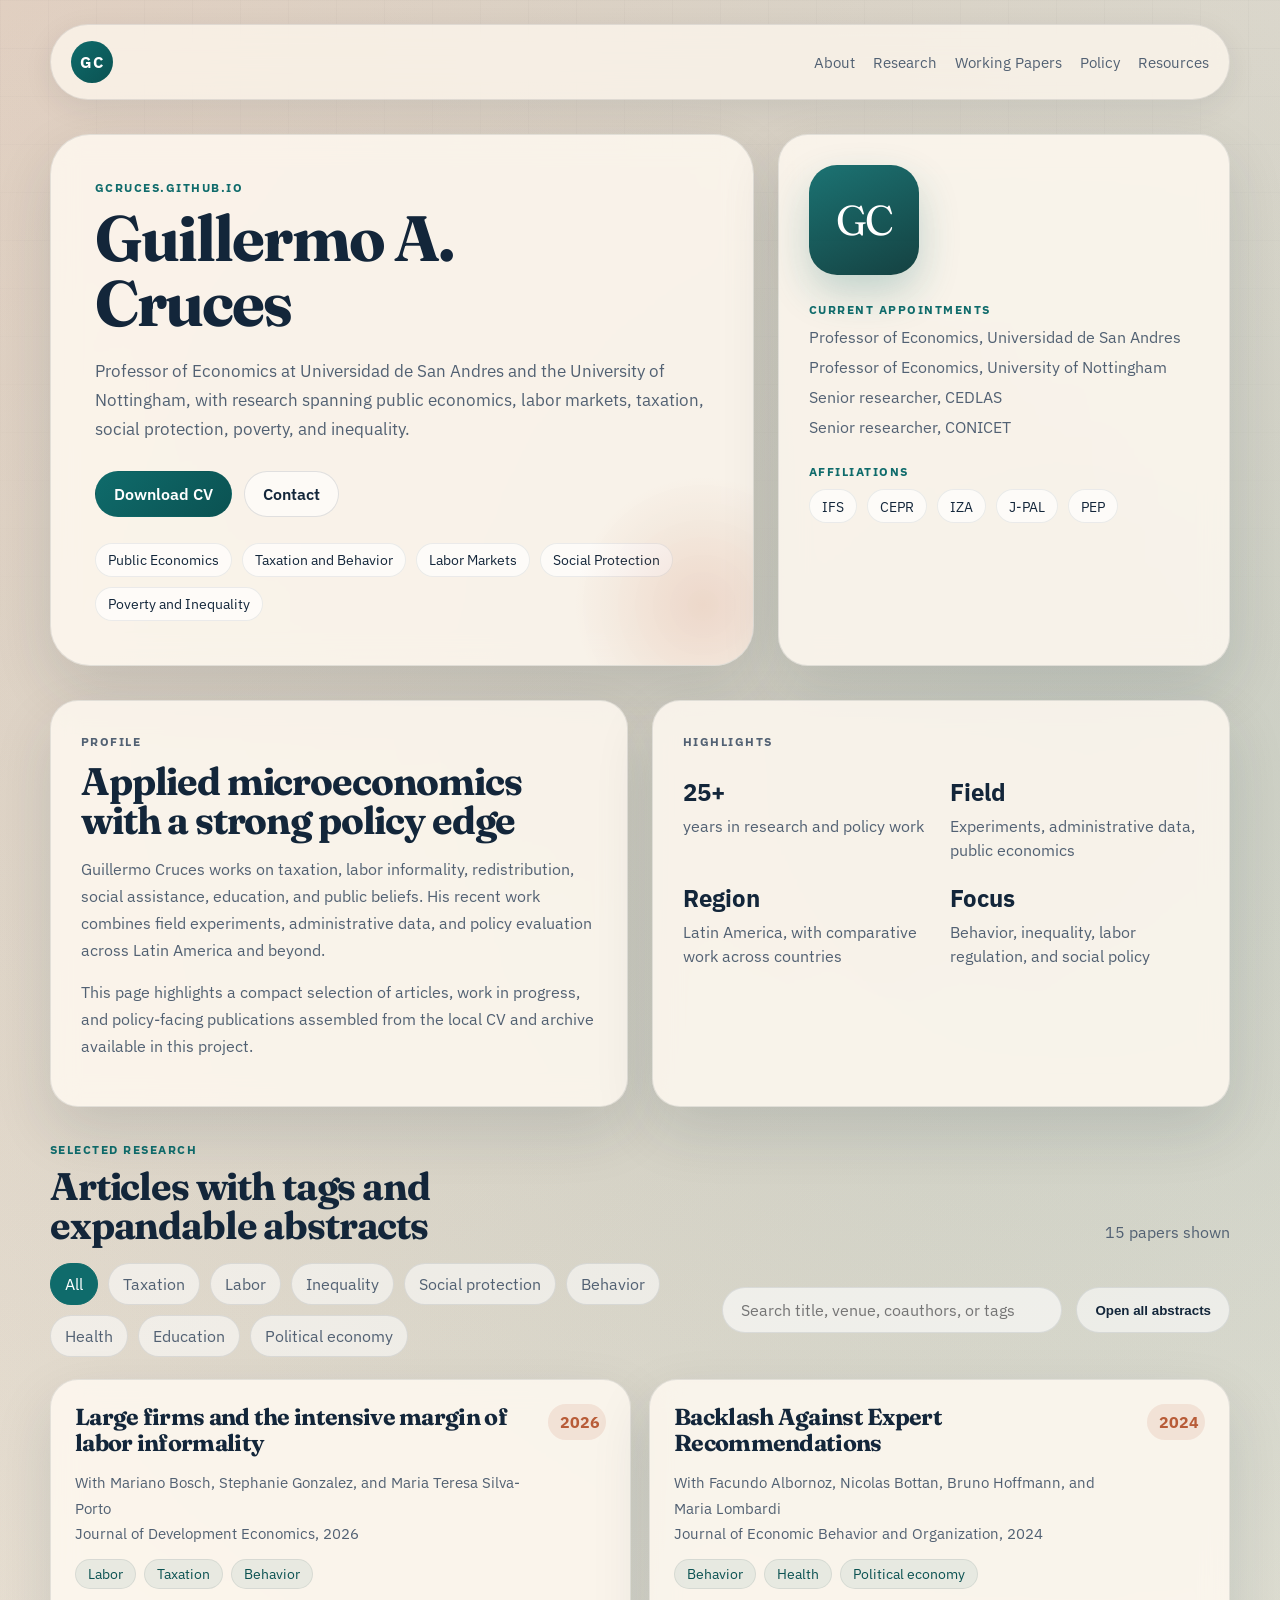
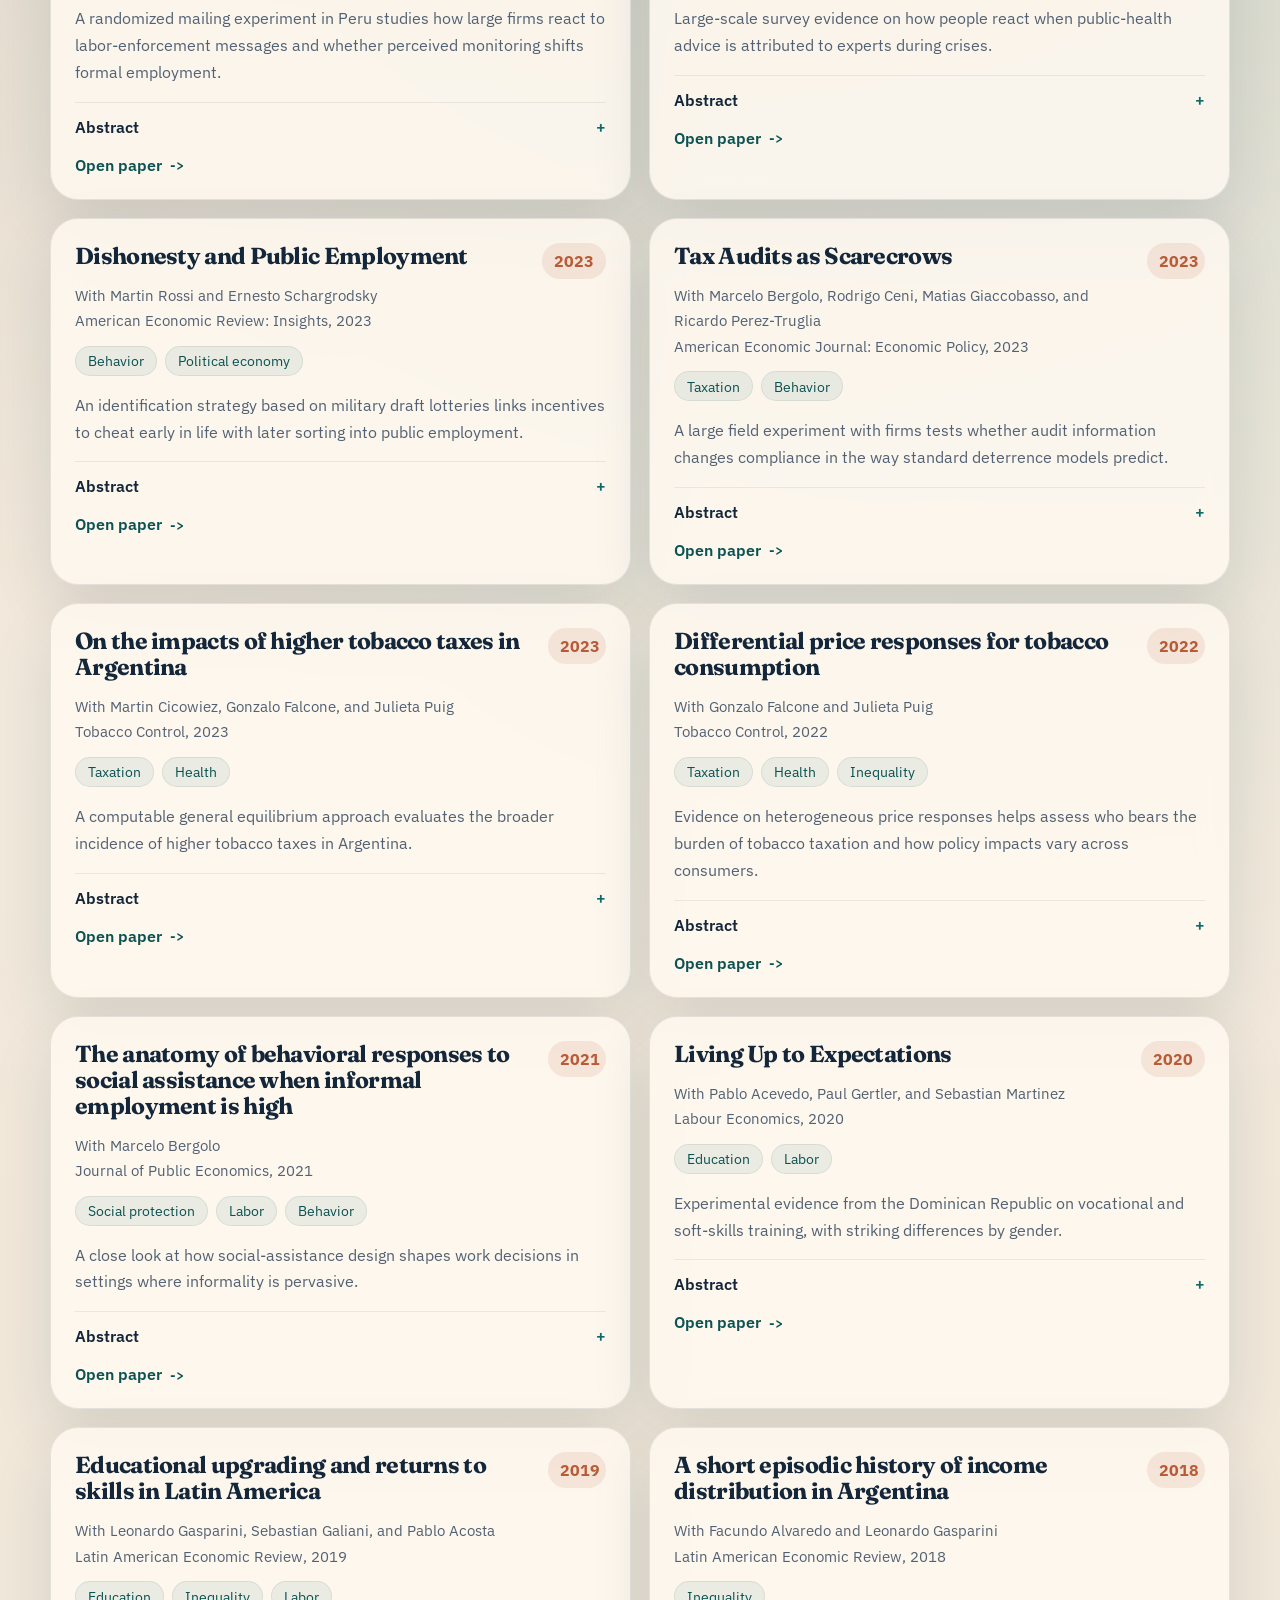
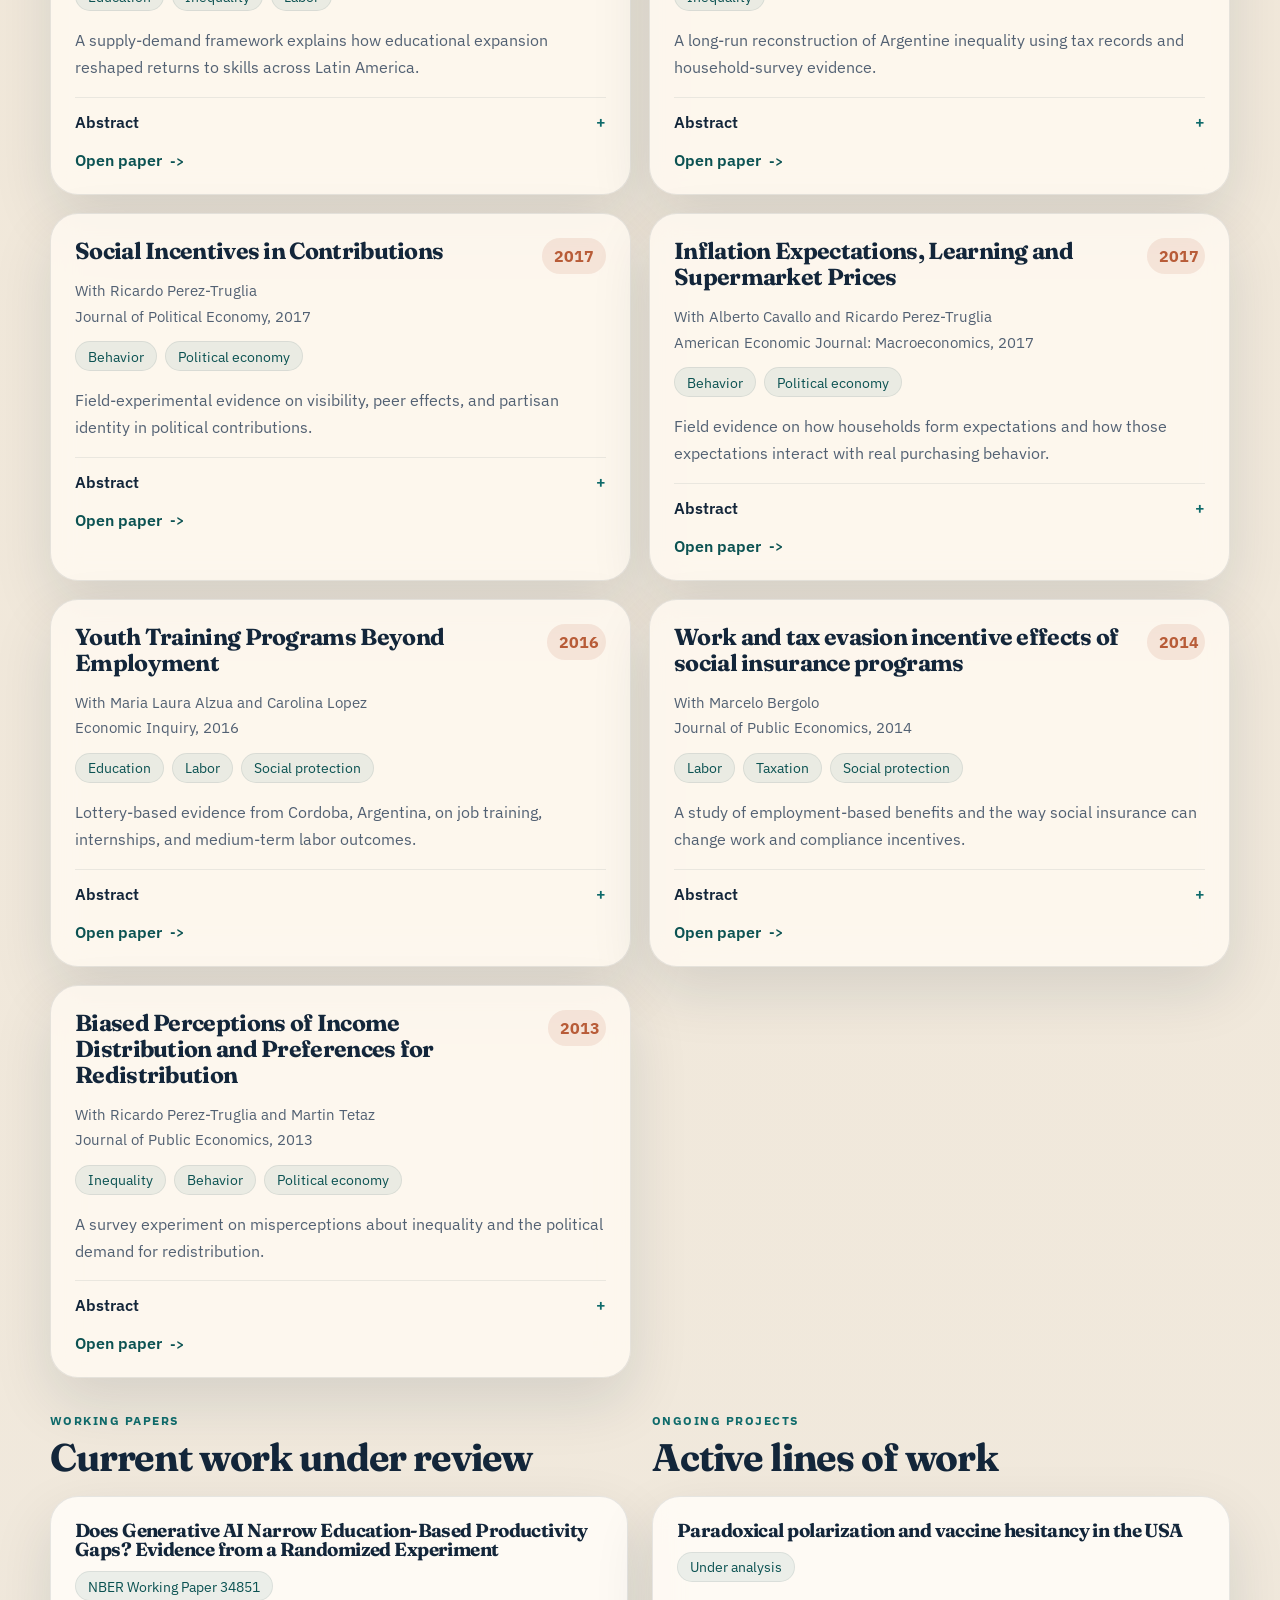
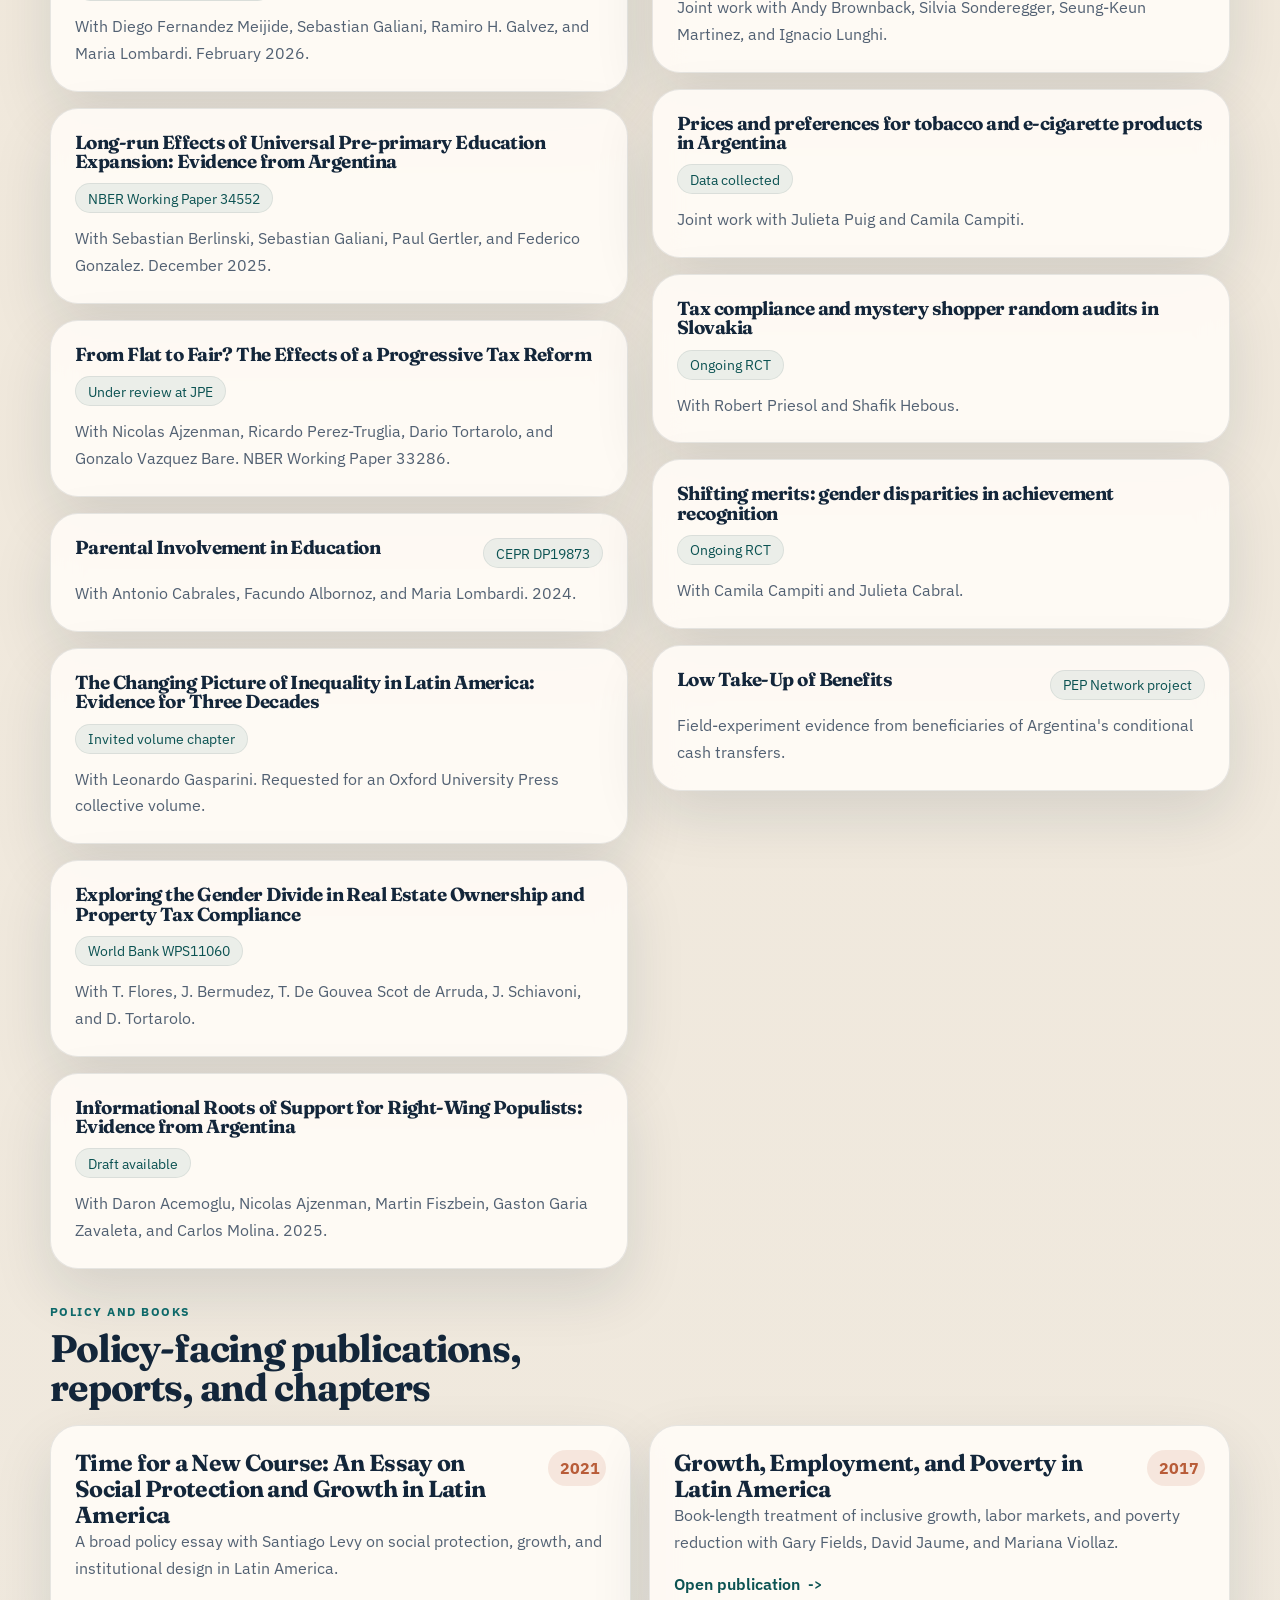
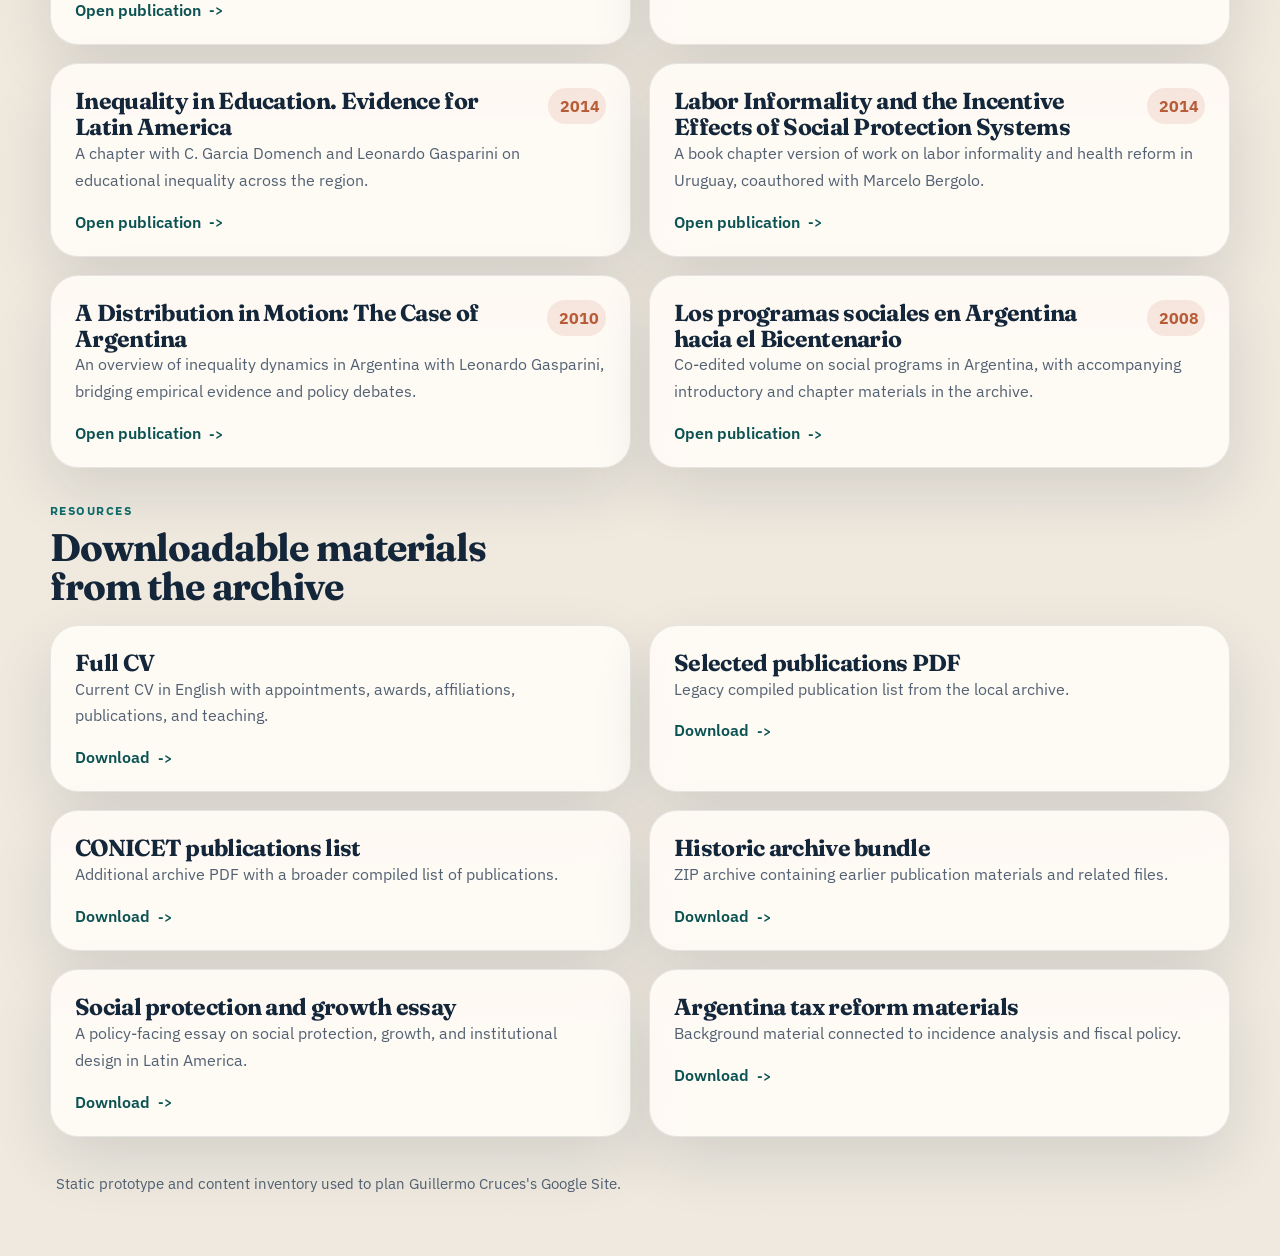
==== site/index.html @ 7ee97d89 "Initial project structure and documentation" ====
<!doctype html>
<html lang="en">
  <head>
    <meta charset="utf-8" />
    <meta name="viewport" content="width=device-width, initial-scale=1" />
    <title>Guillermo A. Cruces | Research and Publications</title>
    <meta
      name="description"
      content="Academic homepage for Guillermo A. Cruces with selected research, working papers, policy publications, and downloadable materials."
    />
    <link rel="icon" href="./favicon.svg" type="image/svg+xml" />
    <link rel="preconnect" href="https://fonts.googleapis.com" />
    <link rel="preconnect" href="https://fonts.gstatic.com" crossorigin />
    <link
      href="https://fonts.googleapis.com/css2?family=Fraunces:opsz,wght@9..144,500;9..144,700&family=IBM+Plex+Sans:wght@400;500;600;700&display=swap"
      rel="stylesheet"
    />
    <link rel="stylesheet" href="./styles.css" />
  </head>
  <body>
    <div class="page-shell">
      <header class="site-header">
        <a class="brand" href="#top">GC</a>
        <nav class="site-nav" aria-label="Primary navigation">
          <a href="#about">About</a>
          <a href="#research">Research</a>
          <a href="#work">Working Papers</a>
          <a href="#policy">Policy</a>
          <a href="#resources">Resources</a>
        </nav>
      </header>

      <main id="top">
        <section class="hero section">
          <div class="hero-copy">
            <p class="eyebrow">gcruces.github.io</p>
            <h1>Guillermo A. Cruces</h1>
            <p class="hero-summary">
              Professor of Economics at Universidad de San Andres and the University
              of Nottingham, with research spanning public economics, labor markets,
              taxation, social protection, poverty, and inequality.
            </p>
            <div class="hero-actions">
              <a class="button button-primary" href="./assets/documents/CV_CRUCES_2026_EN.doc">Download CV</a>
              <a class="button button-secondary" href="mailto:gcruces@gmail.com">Contact</a>
            </div>
            <ul class="research-areas" aria-label="Research areas">
              <li>Public Economics</li>
              <li>Taxation and Behavior</li>
              <li>Labor Markets</li>
              <li>Social Protection</li>
              <li>Poverty and Inequality</li>
            </ul>
          </div>

          <aside class="hero-panel">
            <div class="monogram" aria-hidden="true">
              <span>GC</span>
            </div>
            <div class="panel-block">
              <p class="panel-label">Current appointments</p>
              <ul class="panel-list">
                <li>Professor of Economics, Universidad de San Andres</li>
                <li>Professor of Economics, University of Nottingham</li>
                <li>Senior researcher, CEDLAS</li>
                <li>Senior researcher, CONICET</li>
              </ul>
            </div>
            <div class="panel-block">
              <p class="panel-label">Affiliations</p>
              <ul class="mini-tags">
                <li>IFS</li>
                <li>CEPR</li>
                <li>IZA</li>
                <li>J-PAL</li>
                <li>PEP</li>
              </ul>
            </div>
          </aside>
        </section>

        <section id="about" class="section intro-grid">
          <article class="intro-card">
            <p class="section-kicker">Profile</p>
            <h2>Applied microeconomics with a strong policy edge</h2>
            <p>
              Guillermo Cruces works on taxation, labor informality, redistribution,
              social assistance, education, and public beliefs. His recent work
              combines field experiments, administrative data, and policy evaluation
              across Latin America and beyond.
            </p>
            <p>
              This page highlights a compact selection of articles, work in progress,
              and policy-facing publications assembled from the local CV and archive
              available in this project.
            </p>
          </article>

          <article class="intro-card">
            <p class="section-kicker">Highlights</p>
            <div class="stats-grid">
              <div>
                <strong>25+</strong>
                <span>years in research and policy work</span>
              </div>
              <div>
                <strong>Field</strong>
                <span>Experiments, administrative data, public economics</span>
              </div>
              <div>
                <strong>Region</strong>
                <span>Latin America, with comparative work across countries</span>
              </div>
              <div>
                <strong>Focus</strong>
                <span>Behavior, inequality, labor regulation, and social policy</span>
              </div>
            </div>
          </article>
        </section>

        <section id="research" class="section">
          <div class="section-heading">
            <div>
              <p class="section-kicker">Selected research</p>
              <h2>Articles with tags and expandable abstracts</h2>
            </div>
            <p class="section-note" id="paper-count"></p>
          </div>

          <div class="paper-toolbar">
            <div class="filter-group" id="tag-filters" aria-label="Research filters"></div>
            <label class="search-field">
              <span class="sr-only">Search papers</span>
              <input id="paper-search" type="search" placeholder="Search title, venue, coauthors, or tags" />
            </label>
            <button class="button button-ghost" id="toggle-abstracts" type="button">Open all abstracts</button>
          </div>

          <div id="paper-grid" class="paper-grid" aria-live="polite"></div>
        </section>

        <section id="work" class="section split-section">
          <div>
            <p class="section-kicker">Working papers</p>
            <h2>Current work under review</h2>
            <div id="working-list" class="stack-list"></div>
          </div>
          <div>
            <p class="section-kicker">Ongoing projects</p>
            <h2>Active lines of work</h2>
            <div id="ongoing-list" class="stack-list"></div>
          </div>
        </section>

        <section id="policy" class="section">
          <div class="section-heading">
            <div>
              <p class="section-kicker">Policy and books</p>
              <h2>Policy-facing publications, reports, and chapters</h2>
            </div>
          </div>
          <div id="policy-grid" class="policy-grid"></div>
        </section>

        <section id="resources" class="section resources-section">
          <div class="section-heading">
            <div>
              <p class="section-kicker">Resources</p>
              <h2>Downloadable materials from the archive</h2>
            </div>
          </div>
          <div id="resource-grid" class="resource-grid"></div>
        </section>
      </main>

      <footer class="site-footer">
        <p>Static prototype and content inventory used to plan Guillermo Cruces's Google Site.</p>
      </footer>
    </div>

    <script src="./data.js"></script>
    <script src="./script.js"></script>
  </body>
</html>
---- site/styles.css ----
:root {
  --bg: #f4efe5;
  --bg-strong: #efe4d1;
  --surface: rgba(255, 250, 241, 0.84);
  --surface-strong: rgba(255, 251, 246, 0.92);
  --surface-line: rgba(25, 44, 66, 0.1);
  --text: #13263a;
  --muted: #526173;
  --accent: #0f6b6b;
  --accent-strong: #0b5252;
  --accent-soft: rgba(15, 107, 107, 0.12);
  --warm: #b85c38;
  --warm-soft: rgba(184, 92, 56, 0.12);
  --shadow: 0 24px 60px rgba(19, 38, 58, 0.12);
  --radius-lg: 28px;
  --radius-md: 18px;
  --radius-sm: 12px;
  --content-width: min(1180px, calc(100vw - 40px));
}

*,
*::before,
*::after {
  box-sizing: border-box;
}

html {
  scroll-behavior: smooth;
}

body {
  margin: 0;
  font-family: "IBM Plex Sans", sans-serif;
  color: var(--text);
  background:
    radial-gradient(circle at top left, rgba(184, 92, 56, 0.18), transparent 30%),
    radial-gradient(circle at 85% 10%, rgba(15, 107, 107, 0.18), transparent 26%),
    linear-gradient(180deg, #f5efe5 0%, #f1e8da 38%, #efe9df 100%);
  min-height: 100vh;
}

body::before {
  content: "";
  position: fixed;
  inset: 0;
  pointer-events: none;
  background-image:
    linear-gradient(rgba(19, 38, 58, 0.03) 1px, transparent 1px),
    linear-gradient(90deg, rgba(19, 38, 58, 0.03) 1px, transparent 1px);
  background-size: 48px 48px;
  mask-image: linear-gradient(180deg, rgba(0, 0, 0, 0.5), transparent 78%);
}

a {
  color: inherit;
  text-decoration: none;
}

img {
  display: block;
  max-width: 100%;
}

.page-shell {
  width: var(--content-width);
  margin: 0 auto;
  padding: 24px 0 48px;
}

.site-header {
  position: sticky;
  top: 16px;
  z-index: 10;
  display: flex;
  justify-content: space-between;
  align-items: center;
  gap: 20px;
  padding: 16px 20px;
  margin-bottom: 24px;
  border: 1px solid var(--surface-line);
  border-radius: 999px;
  backdrop-filter: blur(16px);
  background: rgba(255, 249, 239, 0.74);
  box-shadow: 0 8px 30px rgba(19, 38, 58, 0.08);
}

.brand {
  display: inline-flex;
  align-items: center;
  justify-content: center;
  width: 42px;
  height: 42px;
  border-radius: 999px;
  background: linear-gradient(135deg, var(--accent), var(--accent-strong));
  color: #fff;
  font-weight: 700;
  letter-spacing: 0.08em;
}

.site-nav {
  display: flex;
  flex-wrap: wrap;
  gap: 18px;
  color: var(--muted);
  font-size: 0.95rem;
}

.site-nav a {
  transition: color 160ms ease;
}

.site-nav a:hover,
.site-nav a:focus-visible {
  color: var(--accent-strong);
}

.section {
  margin-top: 34px;
}

.hero {
  display: grid;
  grid-template-columns: minmax(0, 1.4fr) minmax(290px, 0.9fr);
  gap: 24px;
  align-items: stretch;
}

.hero-copy,
.hero-panel,
.intro-card,
.stack-item,
.paper-card,
.policy-card,
.resource-card {
  border: 1px solid var(--surface-line);
  background: var(--surface);
  backdrop-filter: blur(14px);
  box-shadow: var(--shadow);
}

.hero-copy {
  border-radius: 40px;
  padding: 44px;
  position: relative;
  overflow: hidden;
}

.hero-copy::after {
  content: "";
  position: absolute;
  right: -80px;
  bottom: -70px;
  width: 260px;
  height: 260px;
  border-radius: 999px;
  background: radial-gradient(circle, rgba(184, 92, 56, 0.18), transparent 70%);
}

.eyebrow,
.section-kicker,
.panel-label {
  margin: 0 0 10px;
  color: var(--accent);
  text-transform: uppercase;
  letter-spacing: 0.12em;
  font-size: 0.78rem;
  font-weight: 700;
}

h1,
h2,
h3 {
  margin: 0;
  font-family: "Fraunces", serif;
  line-height: 1.02;
  letter-spacing: -0.03em;
}

h1 {
  font-size: clamp(3rem, 5vw, 5.6rem);
  max-width: 11ch;
}

h2 {
  font-size: clamp(2rem, 3vw, 3rem);
  max-width: 18ch;
}

.hero-summary,
.intro-card p,
.section-note,
.paper-meta,
.paper-description,
.stack-item p,
.resource-card p,
.policy-card p {
  color: var(--muted);
  line-height: 1.68;
}

.hero-summary {
  max-width: 62ch;
  font-size: 1.08rem;
  margin: 20px 0 0;
}

.hero-actions {
  display: flex;
  flex-wrap: wrap;
  gap: 12px;
  margin-top: 28px;
}

.button {
  display: inline-flex;
  align-items: center;
  justify-content: center;
  min-height: 46px;
  padding: 0 18px;
  border-radius: 999px;
  border: 1px solid transparent;
  font-weight: 600;
  transition:
    transform 160ms ease,
    background-color 160ms ease,
    border-color 160ms ease,
    color 160ms ease;
}

.button:hover,
.button:focus-visible {
  transform: translateY(-1px);
}

.button-primary {
  background: linear-gradient(135deg, var(--accent), var(--accent-strong));
  color: #fff;
}

.button-secondary {
  background: rgba(255, 255, 255, 0.56);
  border-color: rgba(19, 38, 58, 0.12);
}

.button-ghost {
  background: rgba(255, 255, 255, 0.56);
  border: 1px solid var(--surface-line);
  color: var(--text);
}

.research-areas {
  display: flex;
  flex-wrap: wrap;
  gap: 10px;
  padding: 0;
  margin: 26px 0 0;
  list-style: none;
}

.research-areas li,
.mini-tags li,
.paper-tags li,
.status-pill {
  display: inline-flex;
  align-items: center;
  min-height: 34px;
  padding: 0 12px;
  border-radius: 999px;
  border: 1px solid rgba(19, 38, 58, 0.08);
  background: rgba(255, 255, 255, 0.7);
  color: var(--text);
  font-size: 0.9rem;
}

.hero-panel {
  border-radius: 30px;
  padding: 30px;
  display: grid;
  gap: 22px;
  align-content: start;
}

.monogram {
  width: 110px;
  height: 110px;
  border-radius: 28px;
  background:
    linear-gradient(155deg, rgba(15, 107, 107, 0.95), rgba(8, 55, 55, 0.95)),
    linear-gradient(180deg, rgba(255, 255, 255, 0.12), rgba(255, 255, 255, 0));
  color: #fff;
  display: grid;
  place-items: center;
  box-shadow: 0 18px 40px rgba(15, 107, 107, 0.24);
}

.monogram span {
  font-family: "Fraunces", serif;
  font-size: 2.6rem;
  letter-spacing: -0.06em;
}

.panel-block {
  padding-top: 4px;
}

.panel-list,
.mini-tags,
.paper-tags {
  list-style: none;
  padding: 0;
  margin: 0;
}

.panel-list {
  display: grid;
  gap: 10px;
  color: var(--muted);
}

.mini-tags {
  display: flex;
  flex-wrap: wrap;
  gap: 10px;
}

.intro-grid,
.split-section {
  display: grid;
  grid-template-columns: repeat(2, minmax(0, 1fr));
  gap: 24px;
}

.intro-card {
  border-radius: var(--radius-lg);
  padding: 30px;
}

.stats-grid {
  display: grid;
  grid-template-columns: repeat(2, minmax(0, 1fr));
  gap: 20px 18px;
  margin-top: 24px;
}

.stats-grid strong {
  display: block;
  font-size: 1.5rem;
  font-weight: 700;
  margin-bottom: 6px;
}

.stats-grid span {
  color: var(--muted);
  line-height: 1.5;
}

.section-heading {
  display: flex;
  justify-content: space-between;
  align-items: end;
  gap: 20px;
  margin-bottom: 18px;
}

.section-note {
  margin: 0;
}

.paper-toolbar {
  display: grid;
  grid-template-columns: minmax(0, 1fr) minmax(260px, 340px) auto;
  gap: 14px;
  align-items: center;
  margin-bottom: 22px;
}

.filter-group {
  display: flex;
  flex-wrap: wrap;
  gap: 10px;
}

.filter-chip {
  border: 1px solid rgba(19, 38, 58, 0.1);
  background: rgba(255, 255, 255, 0.54);
  color: var(--muted);
  padding: 10px 14px;
  border-radius: 999px;
  font: inherit;
  cursor: pointer;
  transition:
    border-color 160ms ease,
    background-color 160ms ease,
    color 160ms ease,
    transform 160ms ease;
}

.filter-chip:hover,
.filter-chip:focus-visible {
  transform: translateY(-1px);
  color: var(--text);
}

.filter-chip.active {
  background: var(--accent);
  color: #fff;
  border-color: var(--accent);
}

.search-field input {
  width: 100%;
  min-height: 46px;
  border-radius: 999px;
  border: 1px solid rgba(19, 38, 58, 0.1);
  background: rgba(255, 255, 255, 0.62);
  color: var(--text);
  font: inherit;
  padding: 0 18px;
}

.paper-grid,
.policy-grid,
.resource-grid {
  display: grid;
  grid-template-columns: repeat(2, minmax(0, 1fr));
  gap: 18px;
}

.paper-card,
.policy-card,
.resource-card,
.stack-item {
  border-radius: var(--radius-lg);
  padding: 24px;
  animation: rise 460ms ease both;
}

.paper-card-header {
  display: flex;
  justify-content: space-between;
  gap: 14px;
  align-items: start;
}

.paper-card h3,
.policy-card h3,
.resource-card h3 {
  font-size: 1.45rem;
  line-height: 1.12;
}

.paper-year {
  min-width: 58px;
  padding: 8px 12px;
  border-radius: 999px;
  background: var(--warm-soft);
  color: var(--warm);
  text-align: center;
  font-weight: 700;
}

.paper-meta {
  margin: 14px 0 12px;
  font-size: 0.95rem;
}

.paper-tags {
  display: flex;
  flex-wrap: wrap;
  gap: 8px;
  margin-bottom: 16px;
}

.paper-tags li {
  min-height: 30px;
  background: rgba(15, 107, 107, 0.08);
  color: var(--accent-strong);
}

.paper-description,
.policy-card p,
.resource-card p {
  margin: 0 0 16px;
}

details {
  border-top: 1px solid rgba(19, 38, 58, 0.08);
  padding-top: 14px;
}

summary {
  cursor: pointer;
  list-style: none;
  font-weight: 600;
}

summary::-webkit-details-marker {
  display: none;
}

summary::after {
  content: "+";
  float: right;
  color: var(--accent);
}

details[open] summary::after {
  content: "-";
}

details p {
  margin: 14px 0 0;
  color: var(--muted);
  line-height: 1.68;
}

.card-links {
  display: flex;
  flex-wrap: wrap;
  gap: 10px;
  margin-top: 18px;
}

.text-link {
  display: inline-flex;
  align-items: center;
  gap: 8px;
  color: var(--accent-strong);
  font-weight: 600;
}

.text-link::after {
  content: "->";
  font-size: 0.9rem;
}

.stack-list {
  display: grid;
  gap: 16px;
  margin-top: 18px;
}

.stack-item {
  background: var(--surface-strong);
}

.stack-item-header {
  display: flex;
  flex-wrap: wrap;
  justify-content: space-between;
  gap: 12px;
  align-items: start;
}

.stack-item h3 {
  font-size: 1.18rem;
}

.stack-item p {
  margin: 12px 0 0;
}

.status-pill {
  background: rgba(15, 107, 107, 0.08);
  color: var(--accent-strong);
  min-height: 30px;
}

.policy-card,
.resource-card {
  background: var(--surface-strong);
}

.site-footer {
  margin-top: 36px;
  padding: 0 6px;
  color: var(--muted);
  font-size: 0.95rem;
}

.sr-only {
  position: absolute;
  width: 1px;
  height: 1px;
  padding: 0;
  margin: -1px;
  overflow: hidden;
  clip: rect(0, 0, 0, 0);
  border: 0;
}

@keyframes rise {
  from {
    opacity: 0;
    transform: translateY(16px);
  }
  to {
    opacity: 1;
    transform: translateY(0);
  }
}

@media (max-width: 1080px) {
  .hero,
  .intro-grid,
  .split-section,
  .paper-grid,
  .policy-grid,
  .resource-grid {
    grid-template-columns: 1fr;
  }

  .paper-toolbar {
    grid-template-columns: 1fr;
  }
}

@media (max-width: 720px) {
  .page-shell {
    width: min(100vw - 24px, 1180px);
    padding-top: 14px;
  }

  .site-header {
    position: static;
    flex-direction: column;
    align-items: flex-start;
    border-radius: 28px;
    padding: 16px;
  }

  .site-nav {
    width: 100%;
    justify-content: flex-start;
    gap: 12px;
    font-size: 0.9rem;
  }

  .hero-copy,
  .hero-panel,
  .intro-card,
  .paper-card,
  .policy-card,
  .resource-card,
  .stack-item {
    padding: 22px;
  }

  .stats-grid {
    grid-template-columns: 1fr;
  }

  .section-heading {
    align-items: start;
    flex-direction: column;
  }

  h1 {
    max-width: none;
  }
}
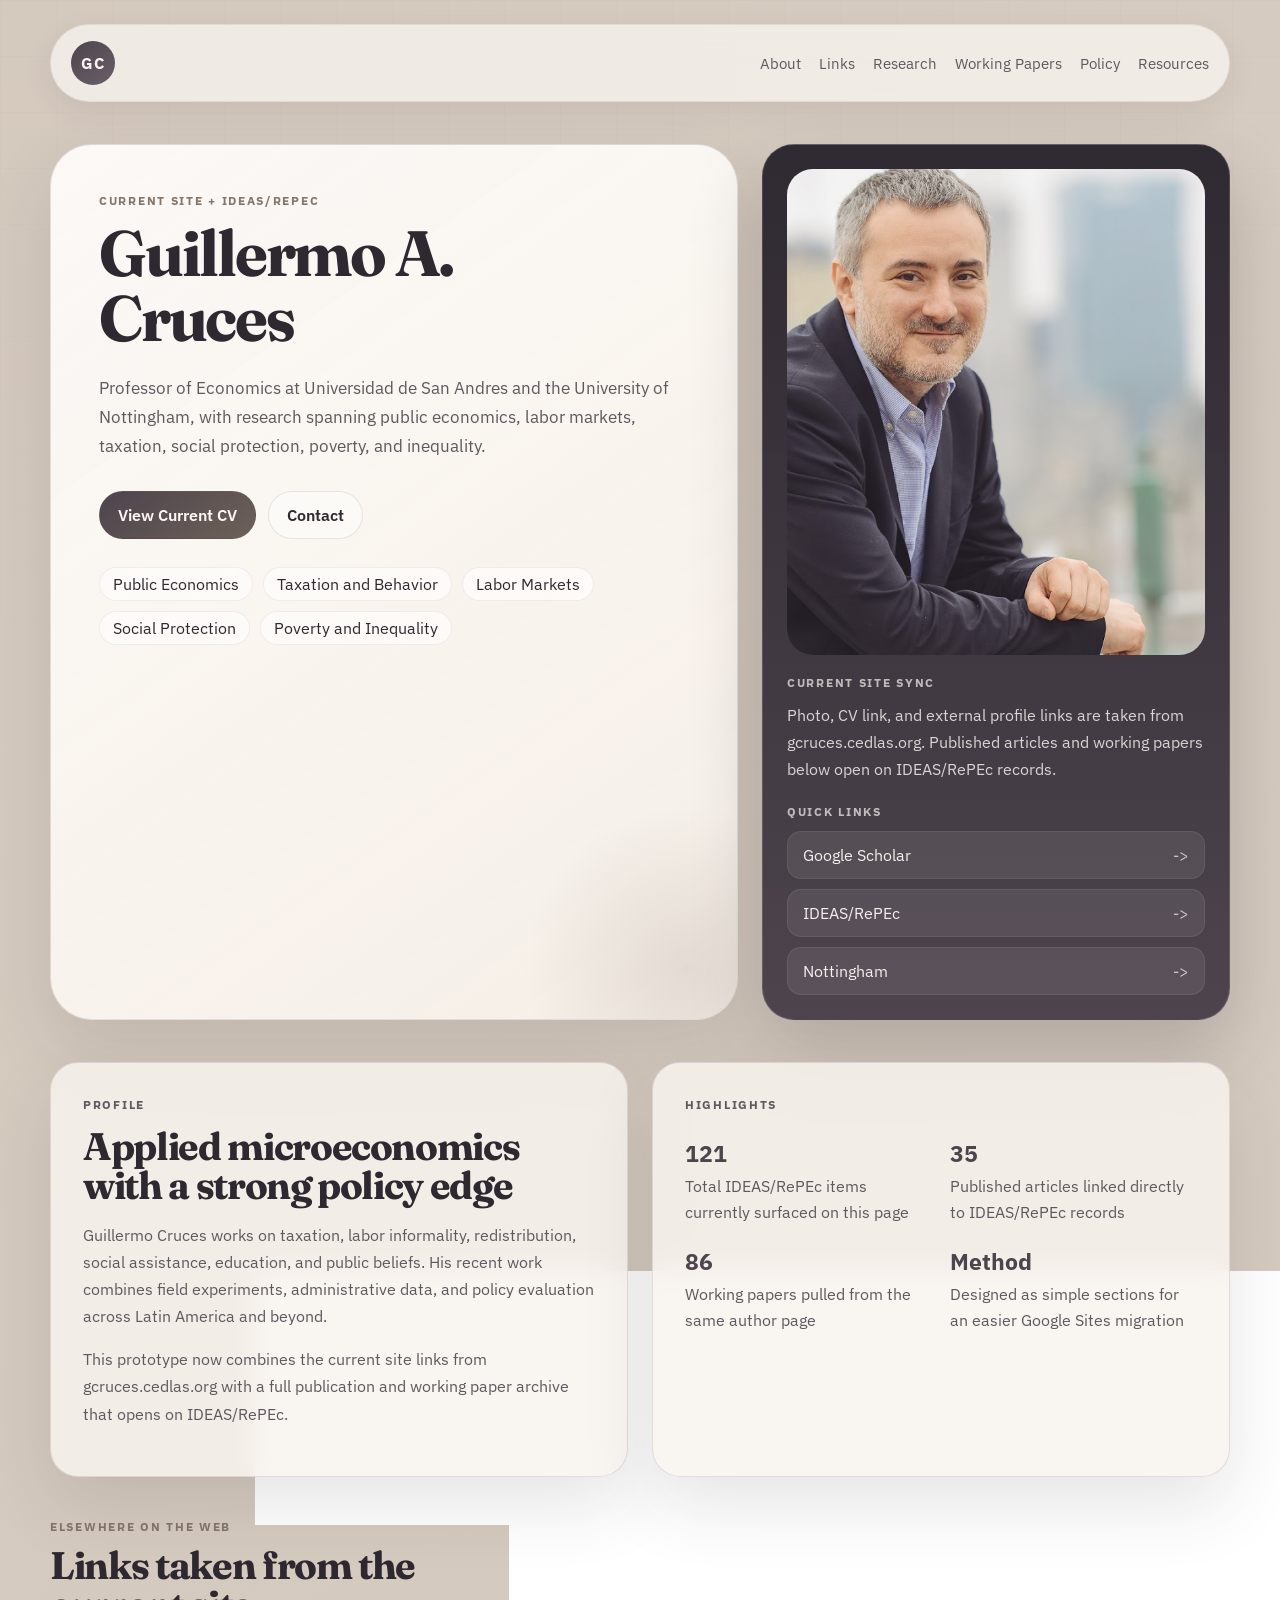
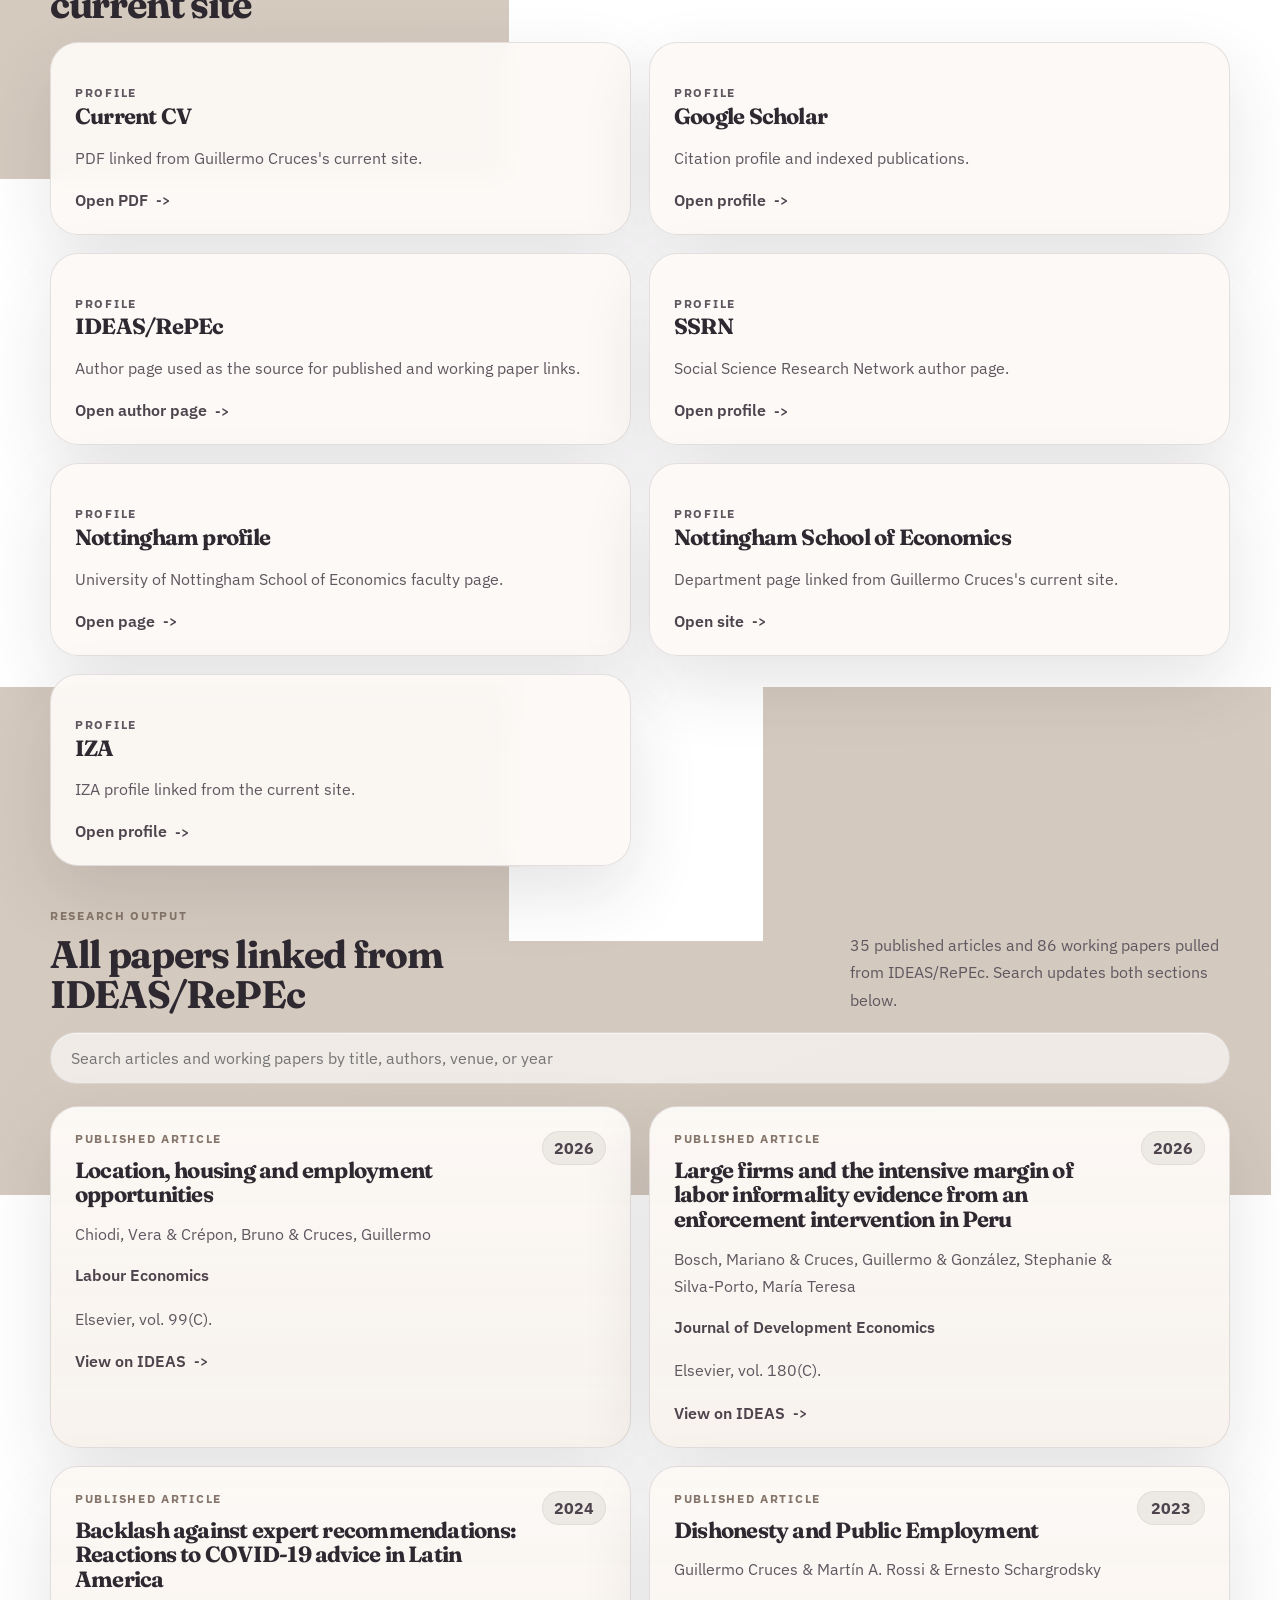
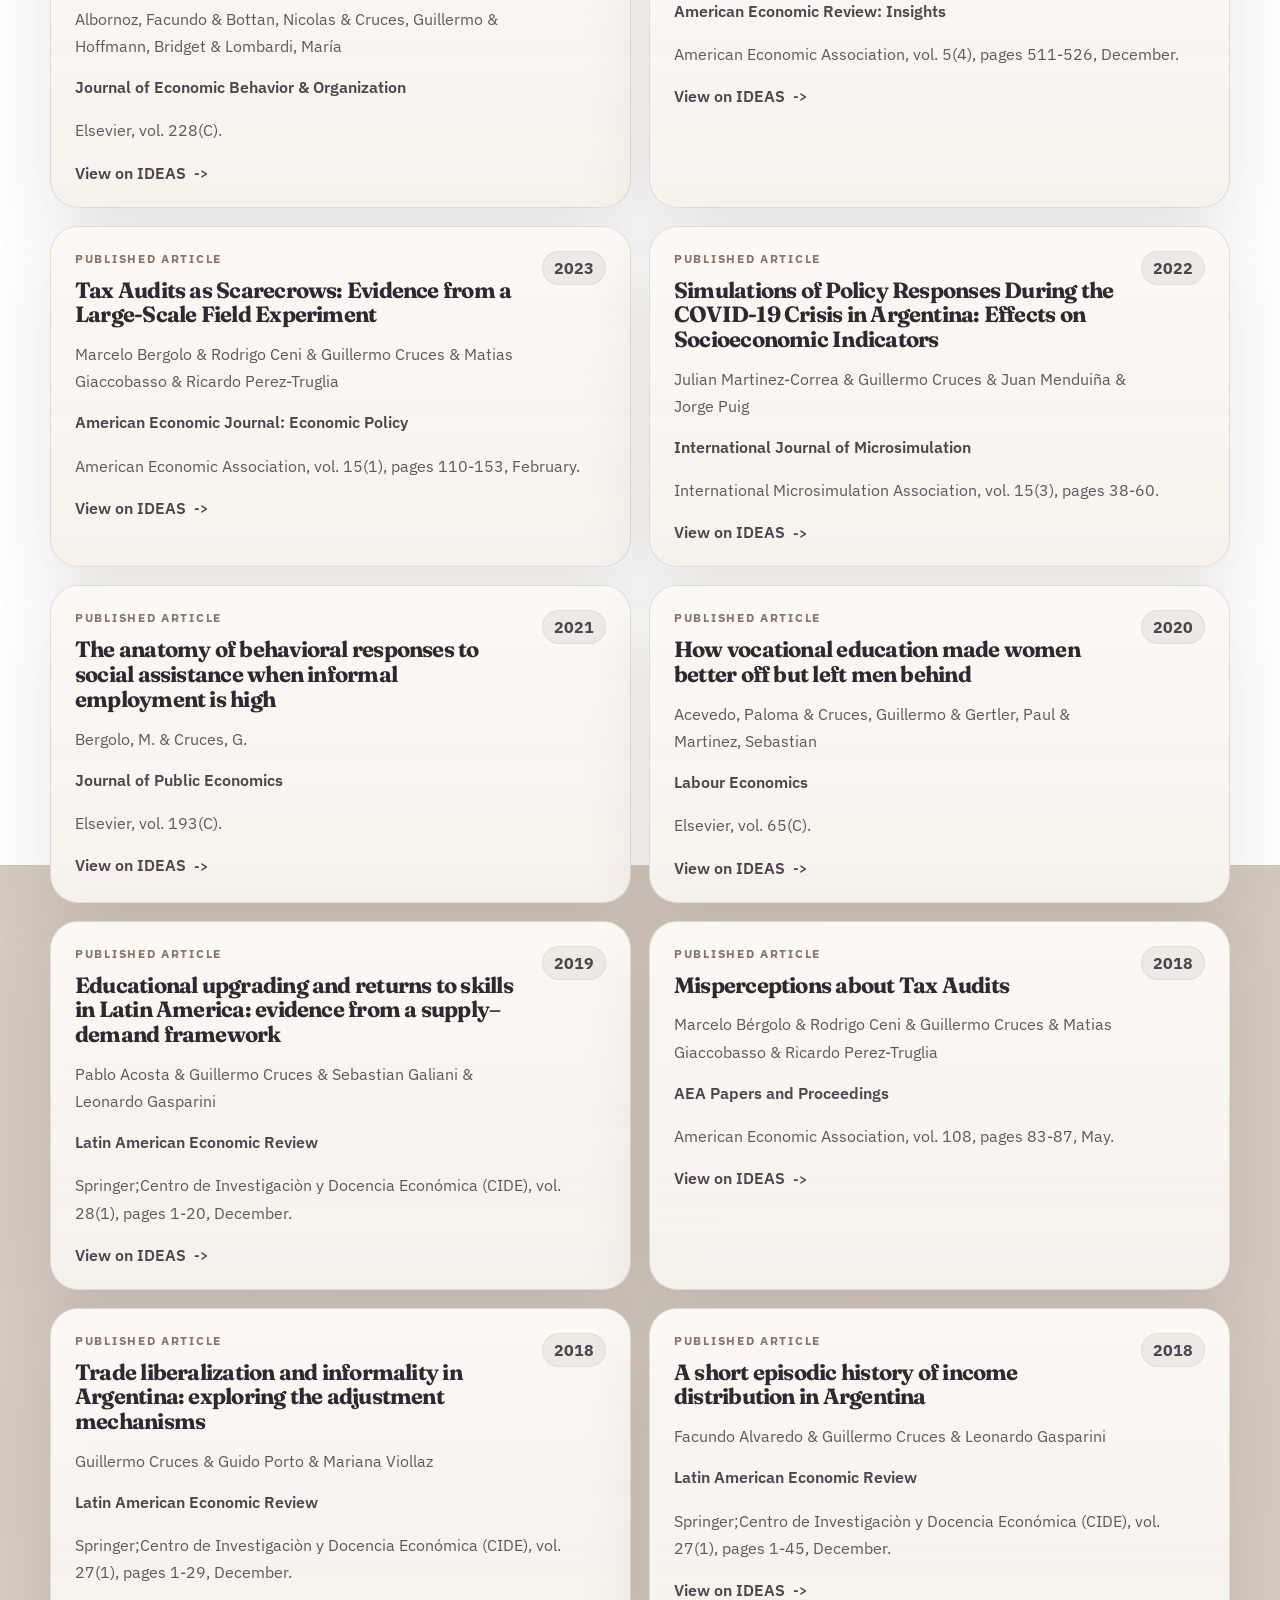
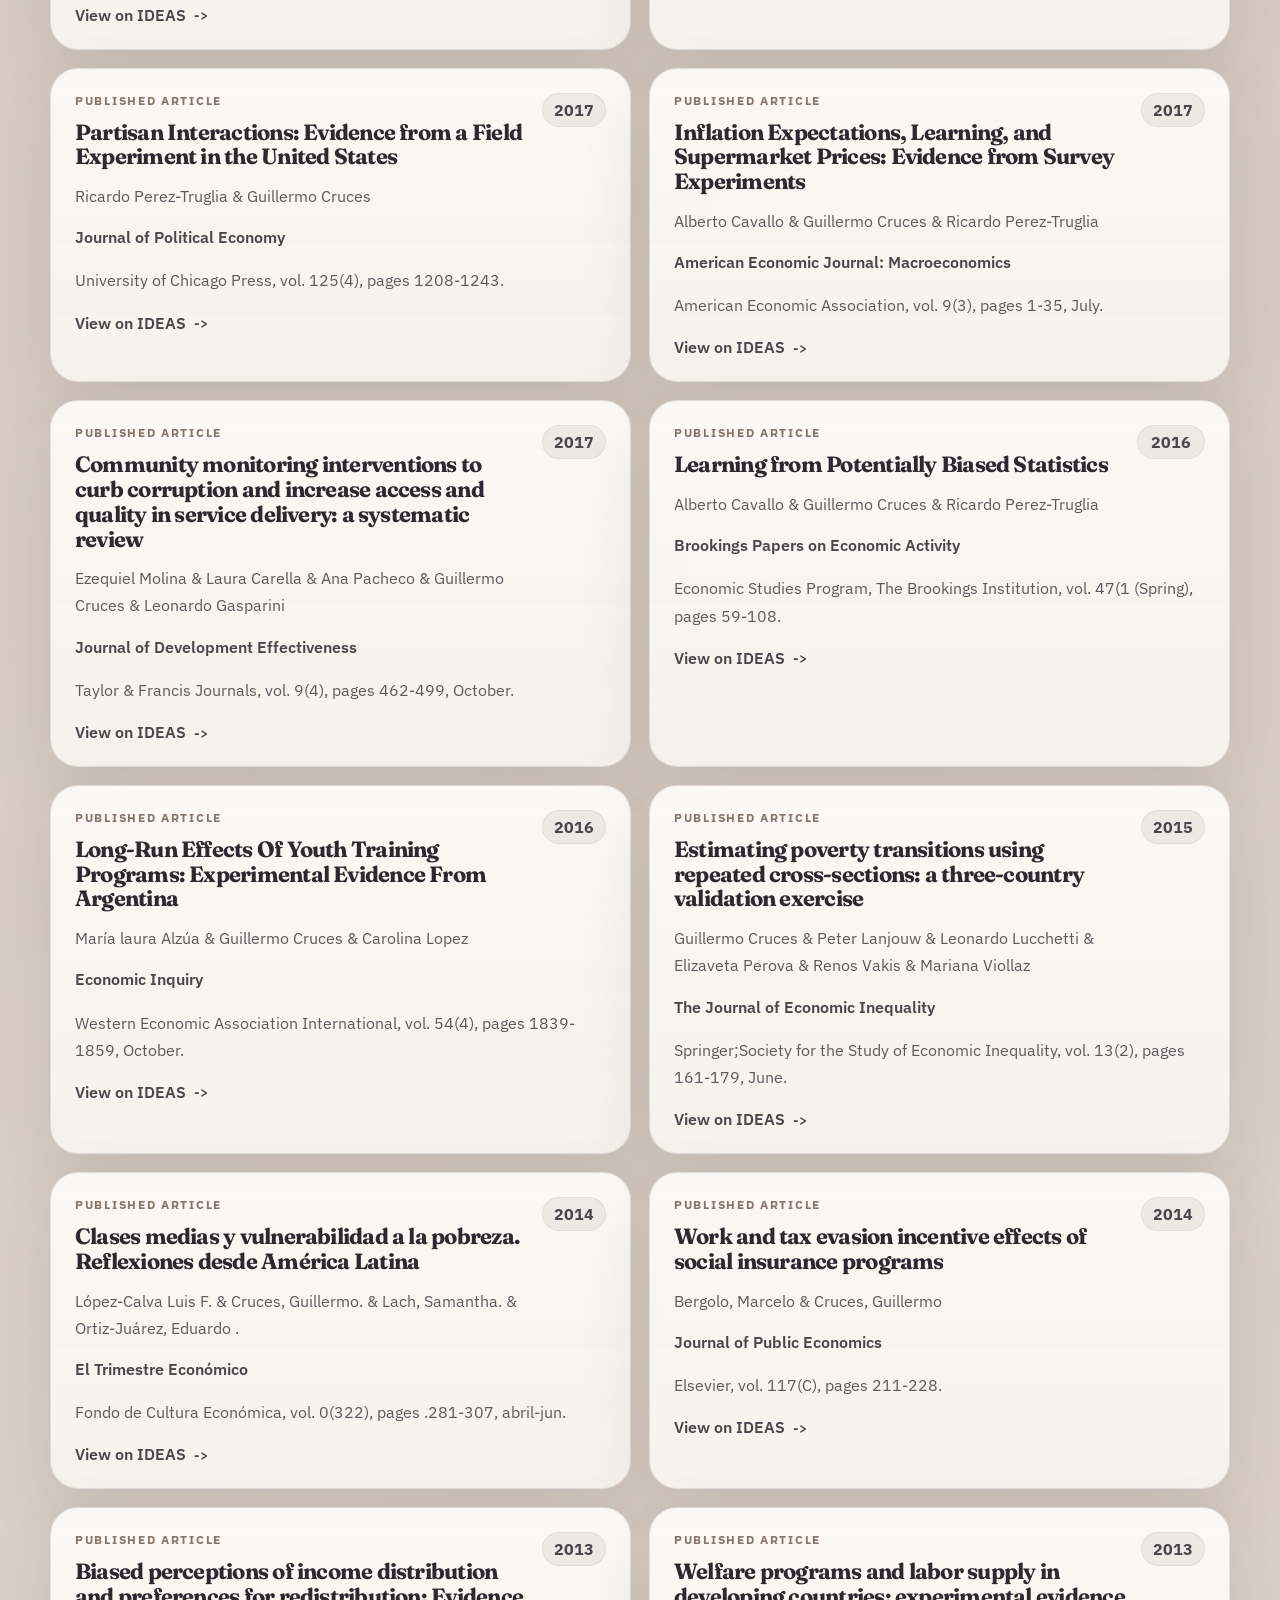
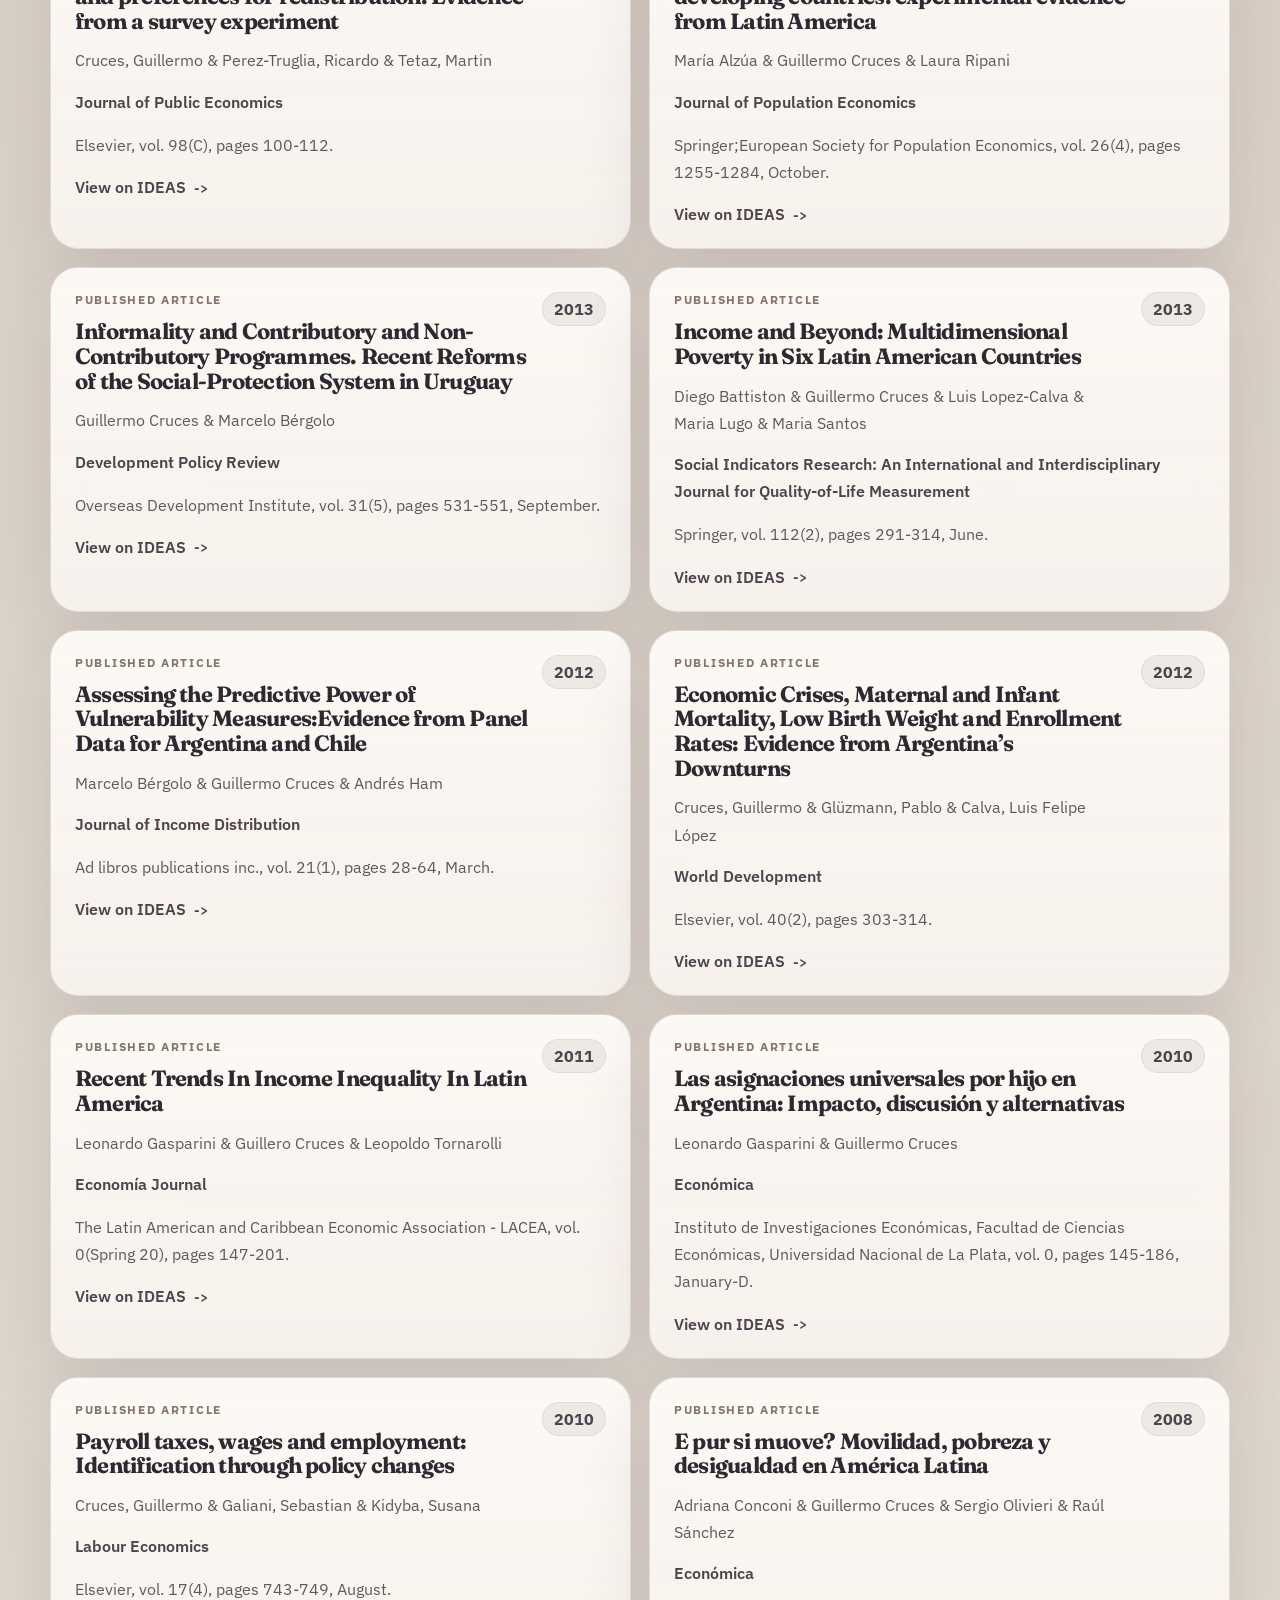
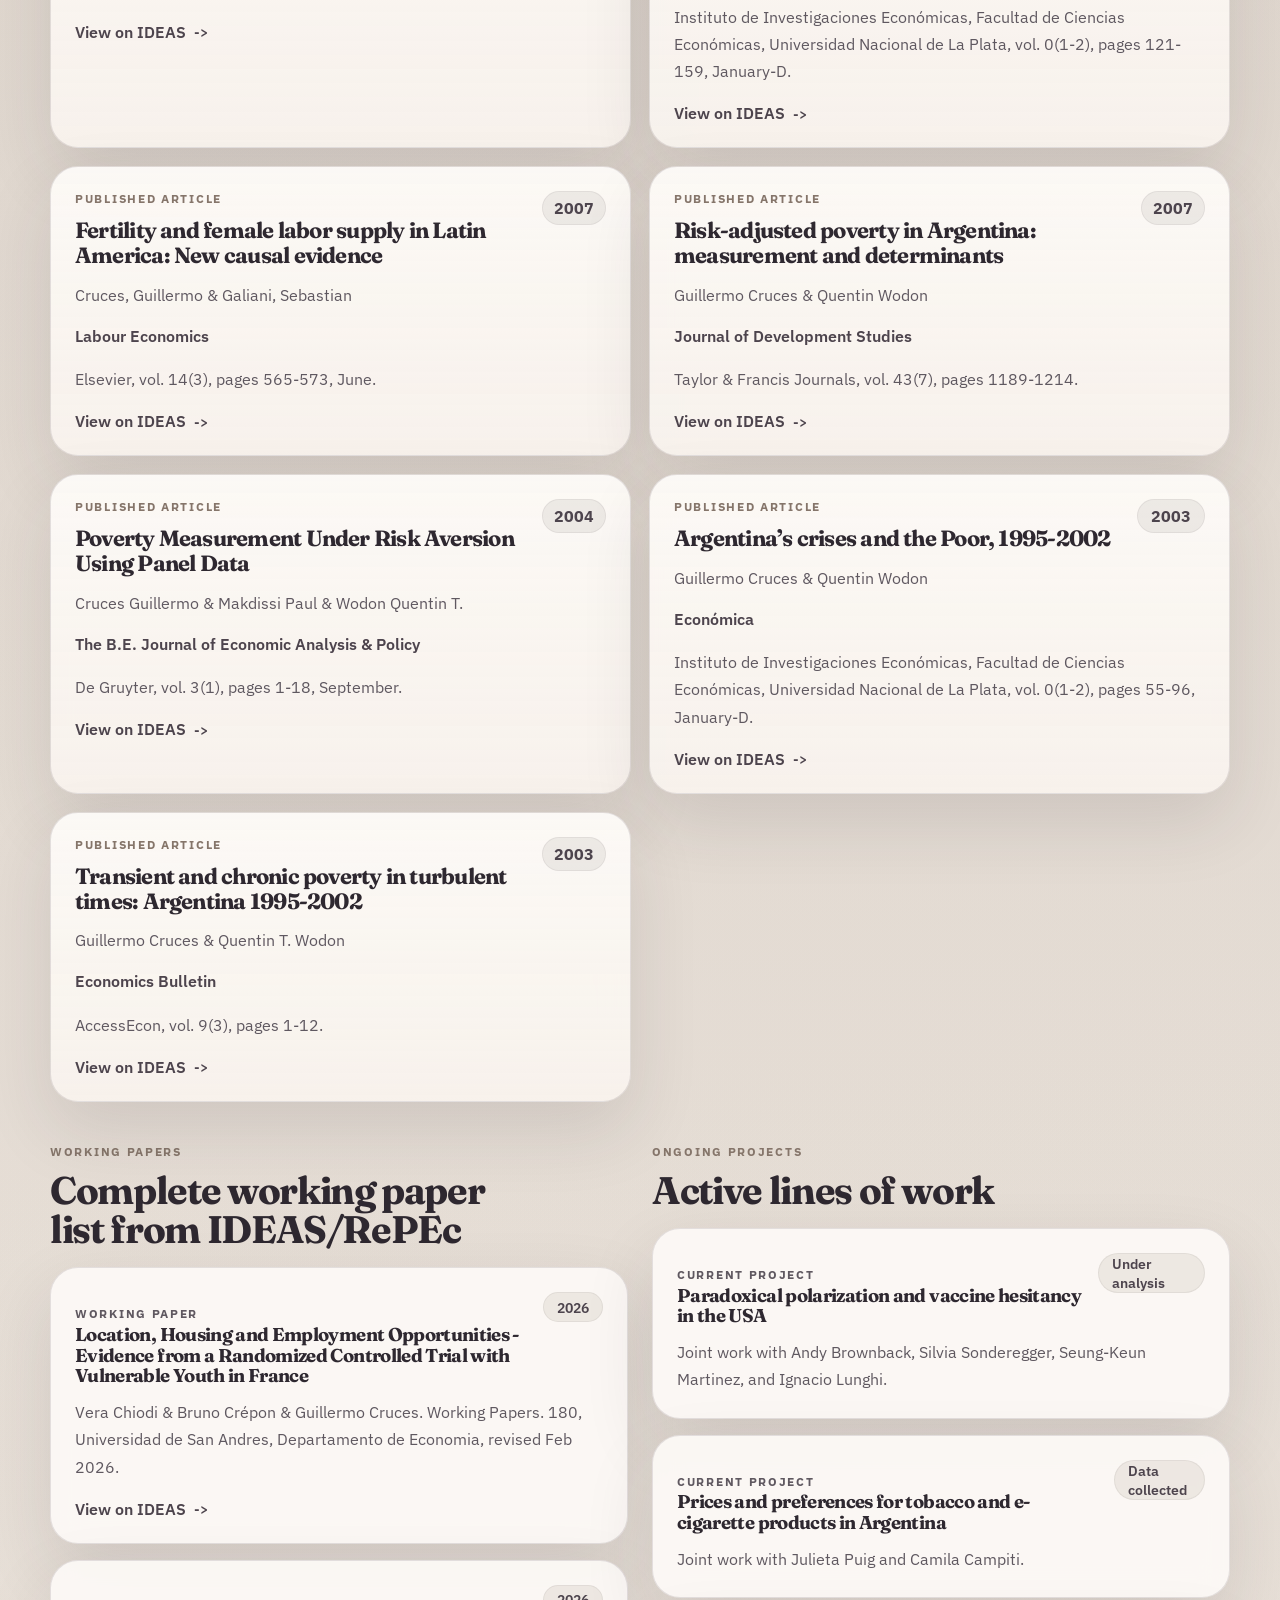
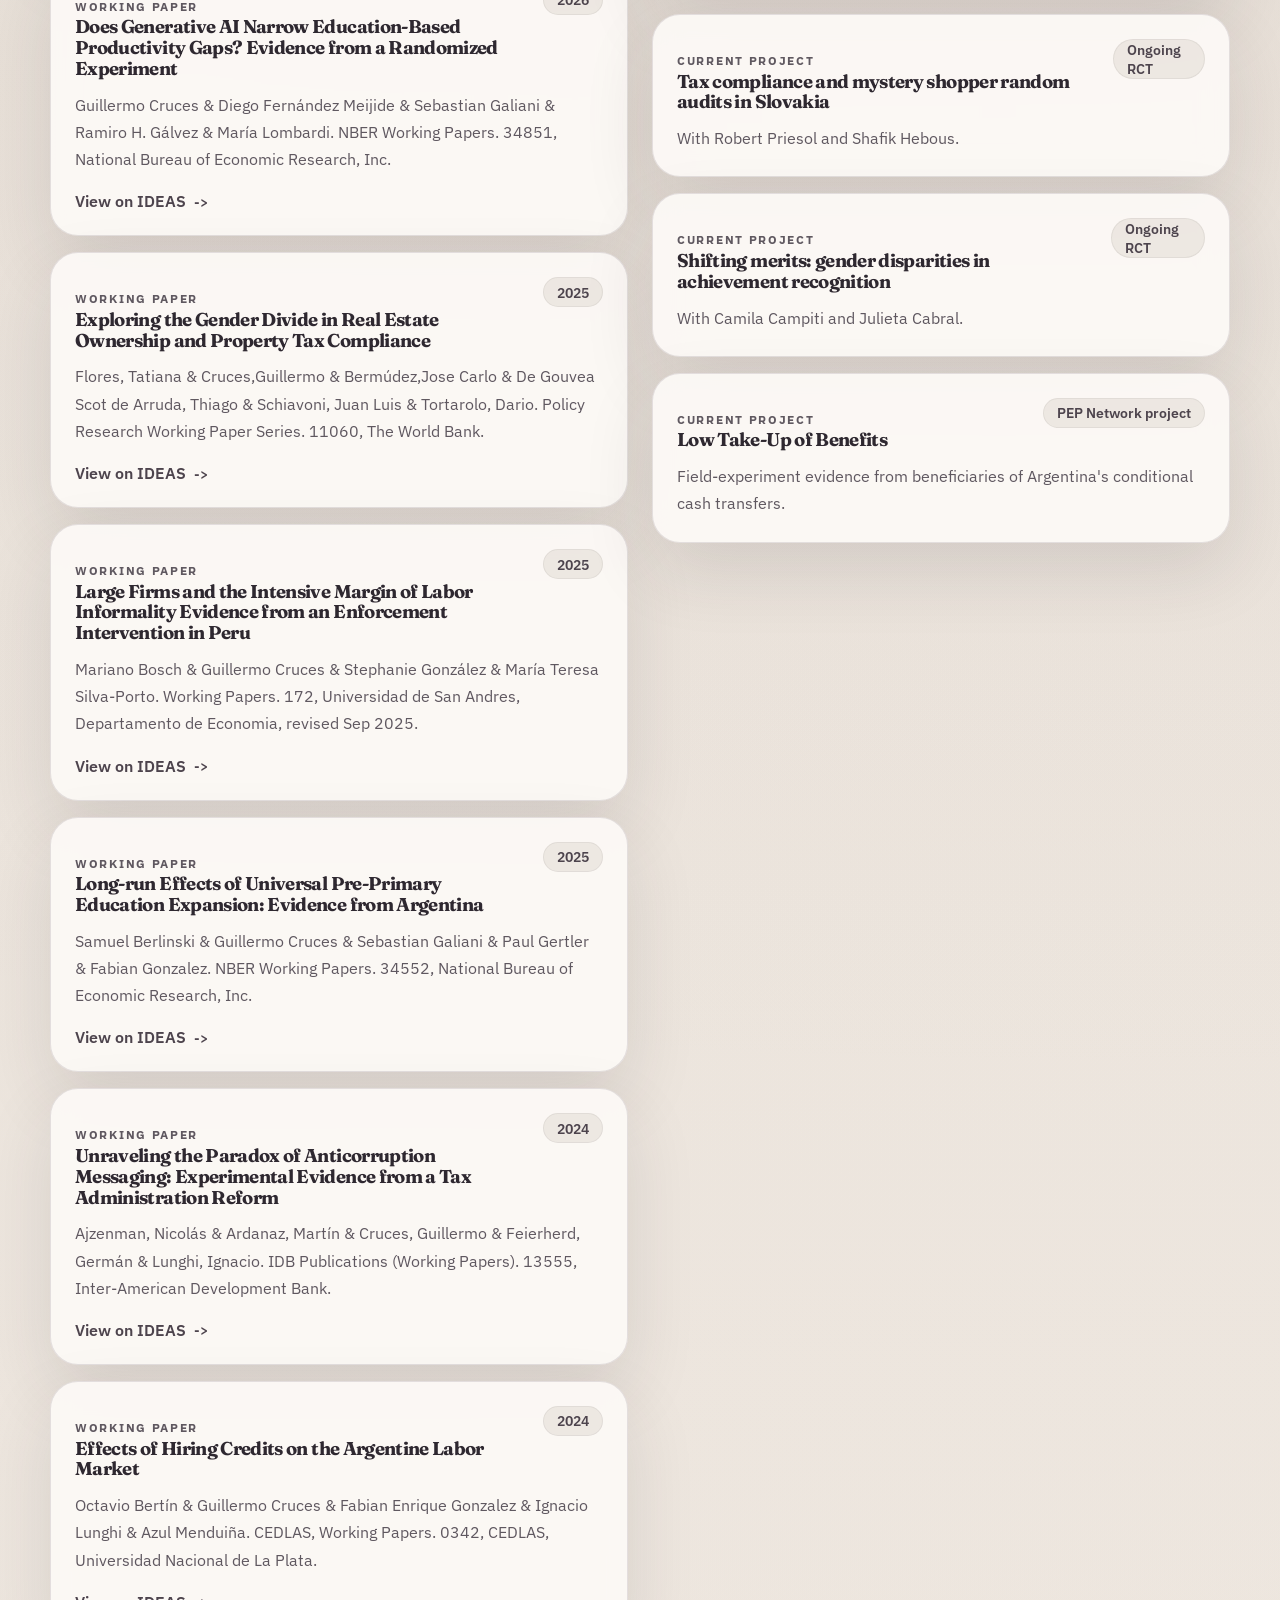
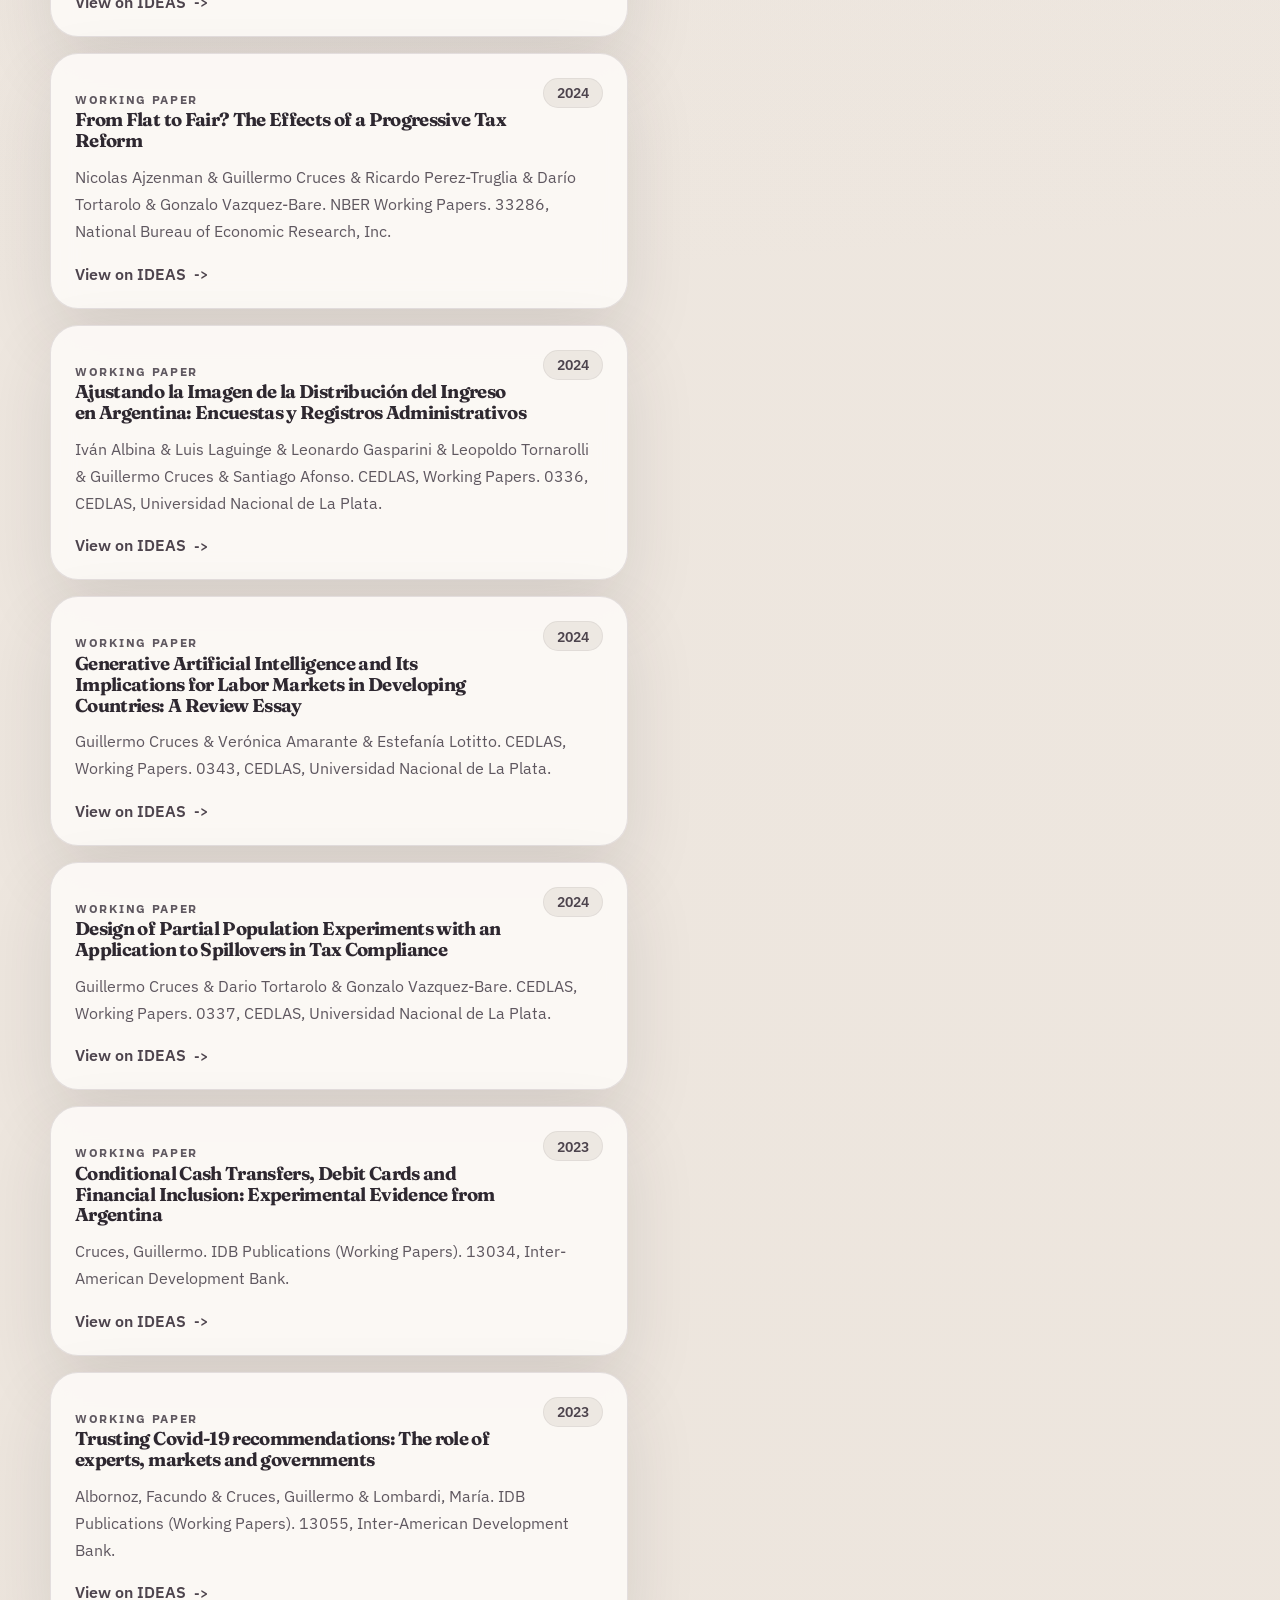
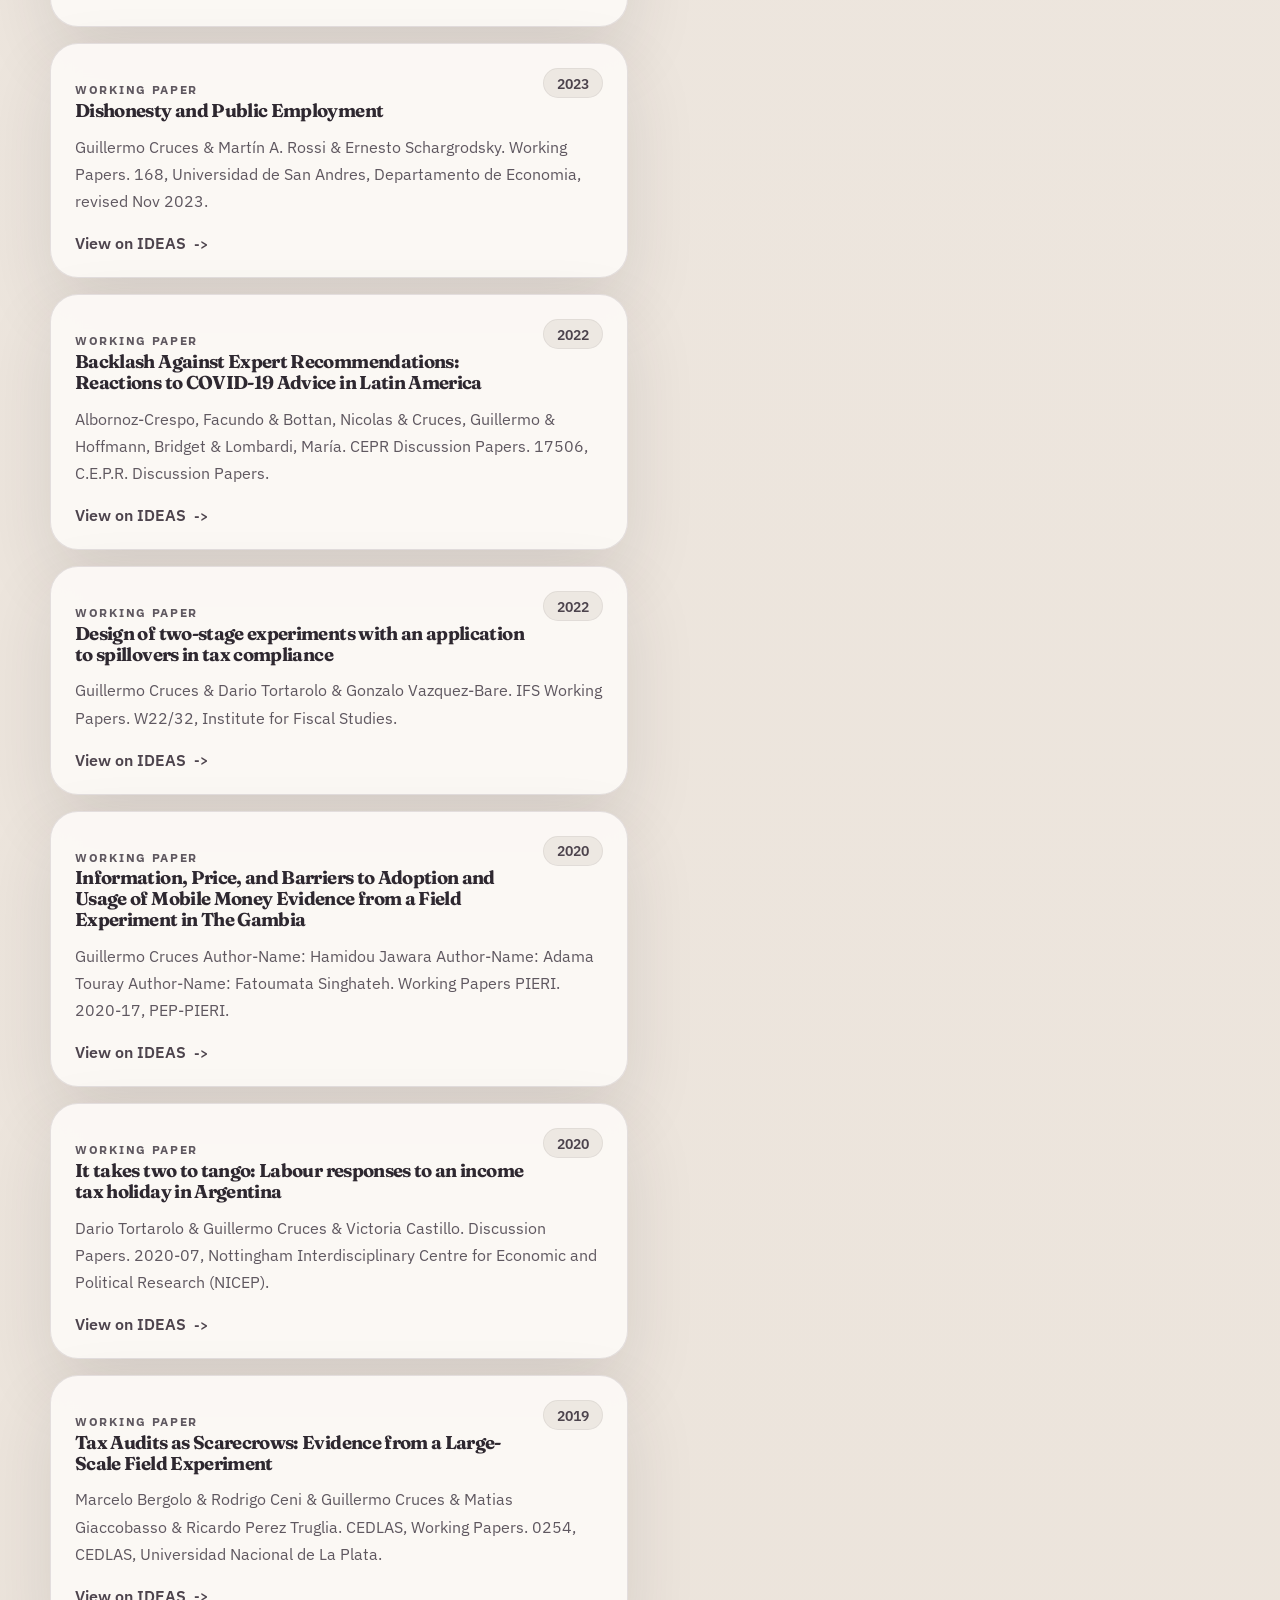
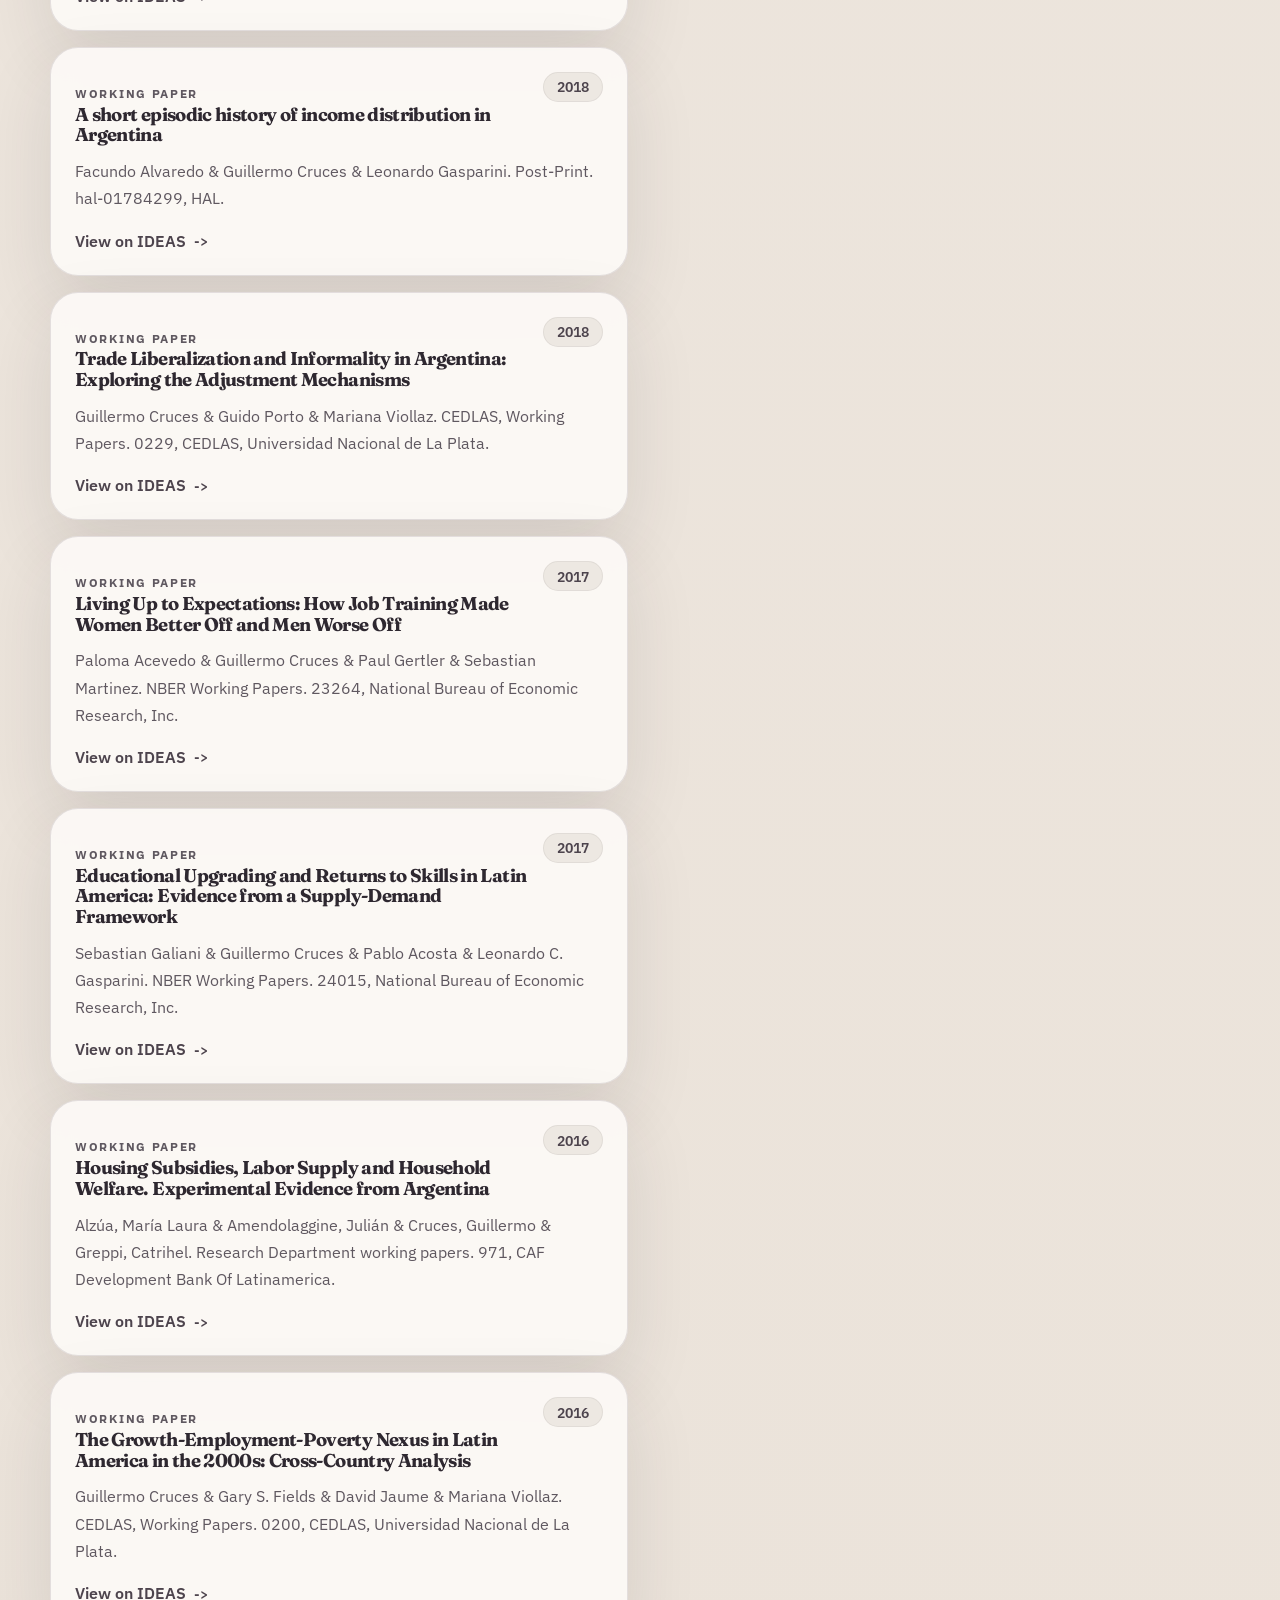
==== commit 8ffc121f: "Sync Guillermo site content and IDEAS archive" ====
--- a/site/index.html
+++ b/site/index.html
@@ -3,10 +3,10 @@
   <head>
     <meta charset="utf-8" />
     <meta name="viewport" content="width=device-width, initial-scale=1" />
-    <title>Guillermo A. Cruces | Research and Publications</title>
+    <title>Guillermo A. Cruces | IDEAS/RePEc Research Archive</title>
     <meta
       name="description"
-      content="Academic homepage for Guillermo A. Cruces with selected research, working papers, policy publications, and downloadable materials."
+      content="Academic homepage prototype for Guillermo A. Cruces with current-site links, all IDEAS/RePEc articles, all IDEAS/RePEc working papers, and Google Sites-ready content blocks."
     />
     <link rel="icon" href="./favicon.svg" type="image/svg+xml" />
     <link rel="preconnect" href="https://fonts.googleapis.com" />
@@ -23,6 +23,7 @@
         <a class="brand" href="#top">GC</a>
         <nav class="site-nav" aria-label="Primary navigation">
           <a href="#about">About</a>
+          <a href="#links">Links</a>
           <a href="#research">Research</a>
           <a href="#work">Working Papers</a>
           <a href="#policy">Policy</a>
@@ -33,7 +34,7 @@
       <main id="top">
         <section class="hero section">
           <div class="hero-copy">
-            <p class="eyebrow">gcruces.github.io</p>
+            <p class="eyebrow">Current Site + IDEAS/RePEc</p>
             <h1>Guillermo A. Cruces</h1>
             <p class="hero-summary">
               Professor of Economics at Universidad de San Andres and the University
@@ -41,8 +42,15 @@
               taxation, social protection, poverty, and inequality.
             </p>
             <div class="hero-actions">
-              <a class="button button-primary" href="./assets/documents/CV_CRUCES_2026_EN.doc">Download CV</a>
-              <a class="button button-secondary" href="mailto:gcruces@gmail.com">Contact</a>
+              <a
+                class="button button-primary"
+                href="https://www.dropbox.com/s/u88tuj8n3hh9asl/CV_CRUCES_2023_EN_Web.pdf?dl=0"
+                target="_blank"
+                rel="noreferrer"
+              >
+                View Current CV
+              </a>
+              <a class="button button-secondary" href="mailto:gcruces@cedlas.org">Contact</a>
             </div>
             <ul class="research-areas" aria-label="Research areas">
               <li>Public Economics</li>
@@ -53,28 +61,49 @@
             </ul>
           </div>
 
-          <aside class="hero-panel">
-            <div class="monogram" aria-hidden="true">
-              <span>GC</span>
-            </div>
+          <aside class="hero-panel portrait-panel">
+            <figure class="portrait-frame">
+              <img
+                src="./assets/images/guillermo-cruces.jpg"
+                alt="Portrait of Guillermo Cruces"
+              />
+            </figure>
             <div class="panel-block">
-              <p class="panel-label">Current appointments</p>
-              <ul class="panel-list">
-                <li>Professor of Economics, Universidad de San Andres</li>
-                <li>Professor of Economics, University of Nottingham</li>
-                <li>Senior researcher, CEDLAS</li>
-                <li>Senior researcher, CONICET</li>
-              </ul>
+              <p class="panel-label">Current Site Sync</p>
+              <p class="panel-summary">
+                Photo, CV link, and external profile links are taken from
+                gcruces.cedlas.org. Published articles and working papers below open
+                on IDEAS/RePEc records.
+              </p>
             </div>
             <div class="panel-block">
-              <p class="panel-label">Affiliations</p>
-              <ul class="mini-tags">
-                <li>IFS</li>
-                <li>CEPR</li>
-                <li>IZA</li>
-                <li>J-PAL</li>
-                <li>PEP</li>
-              </ul>
+              <p class="panel-label">Quick Links</p>
+              <div class="mini-link-list">
+                <a
+                  class="mini-link"
+                  href="https://scholar.google.com/citations?user=CylXqSUAAAAJ&hl=en"
+                  target="_blank"
+                  rel="noreferrer"
+                >
+                  Google Scholar
+                </a>
+                <a
+                  class="mini-link"
+                  href="https://ideas.repec.org/e/pcr20.html"
+                  target="_blank"
+                  rel="noreferrer"
+                >
+                  IDEAS/RePEc
+                </a>
+                <a
+                  class="mini-link"
+                  href="https://www.nottingham.ac.uk/economics/people/guillermo.cruces"
+                  target="_blank"
+                  rel="noreferrer"
+                >
+                  Nottingham
+                </a>
+              </div>
             </div>
           </aside>
         </section>
@@ -90,9 +119,9 @@
               across Latin America and beyond.
             </p>
             <p>
-              This page highlights a compact selection of articles, work in progress,
-              and policy-facing publications assembled from the local CV and archive
-              available in this project.
+              This prototype now combines the current site links from
+              gcruces.cedlas.org with a full publication and working paper archive
+              that opens on IDEAS/RePEc.
             </p>
           </article>
 
@@ -100,41 +129,53 @@
             <p class="section-kicker">Highlights</p>
             <div class="stats-grid">
               <div>
-                <strong>25+</strong>
-                <span>years in research and policy work</span>
-              </div>
-              <div>
-                <strong>Field</strong>
-                <span>Experiments, administrative data, public economics</span>
-              </div>
-              <div>
-                <strong>Region</strong>
-                <span>Latin America, with comparative work across countries</span>
-              </div>
-              <div>
-                <strong>Focus</strong>
-                <span>Behavior, inequality, labor regulation, and social policy</span>
+                <strong id="research-total">0</strong>
+                <span>Total IDEAS/RePEc items currently surfaced on this page</span>
+              </div>
+              <div>
+                <strong id="article-total">0</strong>
+                <span>Published articles linked directly to IDEAS/RePEc records</span>
+              </div>
+              <div>
+                <strong id="working-total">0</strong>
+                <span>Working papers pulled from the same author page</span>
+              </div>
+              <div>
+                <strong>Method</strong>
+                <span>Designed as simple sections for an easier Google Sites migration</span>
               </div>
             </div>
           </article>
         </section>
 
+        <section id="links" class="section">
+          <div class="section-heading">
+            <div>
+              <p class="section-kicker">Elsewhere on the web</p>
+              <h2>Links taken from the current site</h2>
+            </div>
+          </div>
+          <div id="profile-grid" class="resource-grid"></div>
+        </section>
+
         <section id="research" class="section">
           <div class="section-heading">
             <div>
-              <p class="section-kicker">Selected research</p>
-              <h2>Articles with tags and expandable abstracts</h2>
+              <p class="section-kicker">Research output</p>
+              <h2>All papers linked from IDEAS/RePEc</h2>
             </div>
             <p class="section-note" id="paper-count"></p>
           </div>
 
           <div class="paper-toolbar">
-            <div class="filter-group" id="tag-filters" aria-label="Research filters"></div>
             <label class="search-field">
               <span class="sr-only">Search papers</span>
-              <input id="paper-search" type="search" placeholder="Search title, venue, coauthors, or tags" />
+              <input
+                id="paper-search"
+                type="search"
+                placeholder="Search articles and working papers by title, authors, venue, or year"
+              />
             </label>
-            <button class="button button-ghost" id="toggle-abstracts" type="button">Open all abstracts</button>
           </div>
 
           <div id="paper-grid" class="paper-grid" aria-live="polite"></div>
@@ -143,7 +184,7 @@
         <section id="work" class="section split-section">
           <div>
             <p class="section-kicker">Working papers</p>
-            <h2>Current work under review</h2>
+            <h2>Complete working paper list from IDEAS/RePEc</h2>
             <div id="working-list" class="stack-list"></div>
           </div>
           <div>
@@ -166,8 +207,8 @@
         <section id="resources" class="section resources-section">
           <div class="section-heading">
             <div>
-              <p class="section-kicker">Resources</p>
-              <h2>Downloadable materials from the archive</h2>
+              <p class="section-kicker">Archive resources</p>
+              <h2>Local files kept for reference and migration work</h2>
             </div>
           </div>
           <div id="resource-grid" class="resource-grid"></div>
@@ -175,7 +216,7 @@
       </main>
 
       <footer class="site-footer">
-        <p>Static prototype and content inventory used to plan Guillermo Cruces's Google Site.</p>
+        <p>Prototype for Guillermo Cruces's Google Site using current-site links and IDEAS/RePEc records.</p>
       </footer>
     </div>
 
--- a/site/styles.css
+++ b/site/styles.css
@@ -1,20 +1,21 @@
 :root {
-  --bg: #f4efe5;
-  --bg-strong: #efe4d1;
-  --surface: rgba(255, 250, 241, 0.84);
-  --surface-strong: rgba(255, 251, 246, 0.92);
-  --surface-line: rgba(25, 44, 66, 0.1);
-  --text: #13263a;
-  --muted: #526173;
-  --accent: #0f6b6b;
-  --accent-strong: #0b5252;
-  --accent-soft: rgba(15, 107, 107, 0.12);
-  --warm: #b85c38;
-  --warm-soft: rgba(184, 92, 56, 0.12);
-  --shadow: 0 24px 60px rgba(19, 38, 58, 0.12);
+  --bg: #efe9e2;
+  --bg-strong: #d9d0c6;
+  --surface: rgba(248, 244, 239, 0.84);
+  --surface-strong: rgba(252, 249, 246, 0.94);
+  --surface-line: rgba(77, 68, 77, 0.14);
+  --text: #2e2830;
+  --muted: #5f5860;
+  --accent: #85756a;
+  --accent-strong: #4d444d;
+  --accent-soft: rgba(170, 158, 147, 0.18);
+  --warm: #aa9e93;
+  --warm-soft: rgba(199, 194, 186, 0.28);
+  --shadow: 0 28px 70px rgba(46, 40, 48, 0.12);
+  --radius-xl: 42px;
   --radius-lg: 28px;
-  --radius-md: 18px;
-  --radius-sm: 12px;
+  --radius-md: 20px;
+  --radius-sm: 14px;
   --content-width: min(1180px, calc(100vw - 40px));
 }
 
@@ -30,13 +31,13 @@
 
 body {
   margin: 0;
+  min-height: 100vh;
   font-family: "IBM Plex Sans", sans-serif;
   color: var(--text);
   background:
-    radial-gradient(circle at top left, rgba(184, 92, 56, 0.18), transparent 30%),
-    radial-gradient(circle at 85% 10%, rgba(15, 107, 107, 0.18), transparent 26%),
-    linear-gradient(180deg, #f5efe5 0%, #f1e8da 38%, #efe9df 100%);
-  min-height: 100vh;
+    radial-gradient(circle at top left, rgba(211, 199, 186, 0.88), transparent 34%),
+    radial-gradient(circle at 86% 10%, rgba(170, 158, 147, 0.45), transparent 24%),
+    linear-gradient(180deg, #f4efeb 0%, #ebe3da 48%, #f1ece6 100%);
 }
 
 body::before {
@@ -45,10 +46,10 @@
   inset: 0;
   pointer-events: none;
   background-image:
-    linear-gradient(rgba(19, 38, 58, 0.03) 1px, transparent 1px),
-    linear-gradient(90deg, rgba(19, 38, 58, 0.03) 1px, transparent 1px);
-  background-size: 48px 48px;
-  mask-image: linear-gradient(180deg, rgba(0, 0, 0, 0.5), transparent 78%);
+    linear-gradient(rgba(77, 68, 77, 0.035) 1px, transparent 1px),
+    linear-gradient(90deg, rgba(77, 68, 77, 0.03) 1px, transparent 1px);
+  background-size: 56px 56px;
+  mask-image: linear-gradient(180deg, rgba(0, 0, 0, 0.42), transparent 80%);
 }
 
 a {
@@ -61,38 +62,42 @@
   max-width: 100%;
 }
 
+[id] {
+  scroll-margin-top: 110px;
+}
+
 .page-shell {
   width: var(--content-width);
   margin: 0 auto;
-  padding: 24px 0 48px;
+  padding: 24px 0 56px;
 }
 
 .site-header {
   position: sticky;
   top: 16px;
-  z-index: 10;
+  z-index: 20;
   display: flex;
   justify-content: space-between;
   align-items: center;
   gap: 20px;
   padding: 16px 20px;
-  margin-bottom: 24px;
-  border: 1px solid var(--surface-line);
+  margin-bottom: 28px;
+  border: 1px solid rgba(77, 68, 77, 0.1);
   border-radius: 999px;
-  backdrop-filter: blur(16px);
-  background: rgba(255, 249, 239, 0.74);
-  box-shadow: 0 8px 30px rgba(19, 38, 58, 0.08);
+  background: rgba(248, 244, 239, 0.78);
+  backdrop-filter: blur(18px);
+  box-shadow: 0 10px 30px rgba(46, 40, 48, 0.08);
 }
 
 .brand {
   display: inline-flex;
   align-items: center;
   justify-content: center;
-  width: 42px;
-  height: 42px;
+  width: 44px;
+  height: 44px;
   border-radius: 999px;
-  background: linear-gradient(135deg, var(--accent), var(--accent-strong));
-  color: #fff;
+  background: linear-gradient(145deg, var(--accent-strong), #6a5f69);
+  color: #f9f6f2;
   font-weight: 700;
   letter-spacing: 0.08em;
 }
@@ -106,7 +111,7 @@
 }
 
 .site-nav a {
-  transition: color 160ms ease;
+  transition: color 180ms ease;
 }
 
 .site-nav a:hover,
@@ -115,12 +120,12 @@
 }
 
 .section {
-  margin-top: 34px;
+  margin-top: 42px;
 }
 
 .hero {
   display: grid;
-  grid-template-columns: minmax(0, 1.4fr) minmax(290px, 0.9fr);
+  grid-template-columns: minmax(0, 1.25fr) minmax(320px, 0.85fr);
   gap: 24px;
   align-items: stretch;
 }
@@ -128,10 +133,10 @@
 .hero-copy,
 .hero-panel,
 .intro-card,
-.stack-item,
 .paper-card,
 .policy-card,
-.resource-card {
+.resource-card,
+.stack-item {
   border: 1px solid var(--surface-line);
   background: var(--surface);
   backdrop-filter: blur(14px);
@@ -139,31 +144,35 @@
 }
 
 .hero-copy {
-  border-radius: 40px;
-  padding: 44px;
   position: relative;
   overflow: hidden;
+  border-radius: var(--radius-xl);
+  padding: 48px;
+  background:
+    linear-gradient(145deg, rgba(252, 249, 246, 0.92), rgba(245, 237, 229, 0.84)),
+    var(--surface-strong);
 }
 
 .hero-copy::after {
   content: "";
   position: absolute;
-  right: -80px;
-  bottom: -70px;
-  width: 260px;
-  height: 260px;
+  right: -120px;
+  bottom: -120px;
+  width: 340px;
+  height: 340px;
   border-radius: 999px;
-  background: radial-gradient(circle, rgba(184, 92, 56, 0.18), transparent 70%);
+  background: radial-gradient(circle, rgba(170, 158, 147, 0.26), transparent 68%);
 }
 
 .eyebrow,
 .section-kicker,
-.panel-label {
-  margin: 0 0 10px;
+.panel-label,
+.card-kicker {
+  margin: 0 0 12px;
   color: var(--accent);
   text-transform: uppercase;
-  letter-spacing: 0.12em;
-  font-size: 0.78rem;
+  letter-spacing: 0.14em;
+  font-size: 0.76rem;
   font-weight: 700;
 }
 
@@ -173,58 +182,65 @@
   margin: 0;
   font-family: "Fraunces", serif;
   line-height: 1.02;
-  letter-spacing: -0.03em;
+  letter-spacing: -0.035em;
 }
 
 h1 {
-  font-size: clamp(3rem, 5vw, 5.6rem);
-  max-width: 11ch;
+  max-width: 10ch;
+  font-size: clamp(3.1rem, 5vw, 5.7rem);
 }
 
 h2 {
+  max-width: 18ch;
   font-size: clamp(2rem, 3vw, 3rem);
-  max-width: 18ch;
+}
+
+h3 {
+  font-size: 1.38rem;
+  line-height: 1.12;
 }
 
 .hero-summary,
 .intro-card p,
 .section-note,
 .paper-meta,
+.paper-venue,
 .paper-description,
 .stack-item p,
 .resource-card p,
-.policy-card p {
+.policy-card p,
+.panel-summary {
   color: var(--muted);
-  line-height: 1.68;
+  line-height: 1.7;
 }
 
 .hero-summary {
   max-width: 62ch;
+  margin: 22px 0 0;
   font-size: 1.08rem;
-  margin: 20px 0 0;
 }
 
 .hero-actions {
   display: flex;
   flex-wrap: wrap;
   gap: 12px;
-  margin-top: 28px;
+  margin-top: 30px;
 }
 
 .button {
   display: inline-flex;
   align-items: center;
   justify-content: center;
-  min-height: 46px;
+  min-height: 48px;
   padding: 0 18px;
   border-radius: 999px;
   border: 1px solid transparent;
   font-weight: 600;
   transition:
-    transform 160ms ease,
-    background-color 160ms ease,
-    border-color 160ms ease,
-    color 160ms ease;
+    transform 180ms ease,
+    border-color 180ms ease,
+    background-color 180ms ease,
+    color 180ms ease;
 }
 
 .button:hover,
@@ -233,94 +249,105 @@
 }
 
 .button-primary {
-  background: linear-gradient(135deg, var(--accent), var(--accent-strong));
-  color: #fff;
+  background: linear-gradient(145deg, var(--accent-strong), #6d6158);
+  color: #fdf9f6;
 }
 
 .button-secondary {
-  background: rgba(255, 255, 255, 0.56);
-  border-color: rgba(19, 38, 58, 0.12);
-}
-
-.button-ghost {
-  background: rgba(255, 255, 255, 0.56);
-  border: 1px solid var(--surface-line);
-  color: var(--text);
+  border-color: rgba(77, 68, 77, 0.12);
+  background: rgba(255, 255, 255, 0.48);
 }
 
 .research-areas {
   display: flex;
   flex-wrap: wrap;
   gap: 10px;
+  margin: 28px 0 0;
   padding: 0;
-  margin: 26px 0 0;
   list-style: none;
 }
 
 .research-areas li,
-.mini-tags li,
-.paper-tags li,
+.paper-year,
 .status-pill {
   display: inline-flex;
   align-items: center;
+  justify-content: center;
   min-height: 34px;
-  padding: 0 12px;
+  padding: 0 13px;
   border-radius: 999px;
-  border: 1px solid rgba(19, 38, 58, 0.08);
-  background: rgba(255, 255, 255, 0.7);
-  color: var(--text);
-  font-size: 0.9rem;
-}
-
-.hero-panel {
-  border-radius: 30px;
-  padding: 30px;
+  border: 1px solid rgba(77, 68, 77, 0.08);
+  background: rgba(255, 255, 255, 0.58);
+}
+
+.portrait-panel {
   display: grid;
-  gap: 22px;
+  gap: 20px;
   align-content: start;
-}
-
-.monogram {
-  width: 110px;
-  height: 110px;
-  border-radius: 28px;
+  padding: 24px;
+  border-radius: 32px;
+  color: #f4efea;
   background:
-    linear-gradient(155deg, rgba(15, 107, 107, 0.95), rgba(8, 55, 55, 0.95)),
-    linear-gradient(180deg, rgba(255, 255, 255, 0.12), rgba(255, 255, 255, 0));
-  color: #fff;
-  display: grid;
-  place-items: center;
-  box-shadow: 0 18px 40px rgba(15, 107, 107, 0.24);
-}
-
-.monogram span {
-  font-family: "Fraunces", serif;
-  font-size: 2.6rem;
-  letter-spacing: -0.06em;
-}
-
-.panel-block {
-  padding-top: 4px;
-}
-
-.panel-list,
-.mini-tags,
-.paper-tags {
-  list-style: none;
-  padding: 0;
+    linear-gradient(180deg, rgba(46, 40, 48, 0.96), rgba(77, 68, 77, 0.92)),
+    var(--accent-strong);
+  border-color: rgba(226, 224, 222, 0.16);
+  box-shadow: 0 30px 70px rgba(46, 40, 48, 0.22);
+}
+
+.portrait-frame {
   margin: 0;
-}
-
-.panel-list {
+  overflow: hidden;
+  border-radius: 26px;
+  aspect-ratio: 0.86;
+  background: linear-gradient(180deg, rgba(226, 224, 222, 0.25), rgba(170, 158, 147, 0.18));
+}
+
+.portrait-frame img {
+  width: 100%;
+  height: 100%;
+  object-fit: cover;
+  object-position: center top;
+}
+
+.panel-label {
+  color: rgba(238, 232, 226, 0.74);
+}
+
+.panel-summary {
+  margin: 0;
+  color: rgba(242, 237, 233, 0.86);
+}
+
+.mini-link-list {
   display: grid;
   gap: 10px;
-  color: var(--muted);
-}
-
-.mini-tags {
-  display: flex;
-  flex-wrap: wrap;
-  gap: 10px;
+}
+
+.mini-link {
+  display: flex;
+  justify-content: space-between;
+  align-items: center;
+  gap: 12px;
+  padding: 13px 15px;
+  border-radius: var(--radius-sm);
+  background: rgba(255, 255, 255, 0.08);
+  border: 1px solid rgba(255, 255, 255, 0.08);
+  transition:
+    transform 180ms ease,
+    background-color 180ms ease,
+    border-color 180ms ease;
+}
+
+.mini-link::after {
+  content: "->";
+  color: rgba(238, 232, 226, 0.76);
+}
+
+.mini-link:hover,
+.mini-link:focus-visible {
+  transform: translateX(2px);
+  background: rgba(255, 255, 255, 0.12);
+  border-color: rgba(255, 255, 255, 0.16);
 }
 
 .intro-grid,
@@ -332,26 +359,27 @@
 
 .intro-card {
   border-radius: var(--radius-lg);
-  padding: 30px;
+  padding: 32px;
 }
 
 .stats-grid {
   display: grid;
   grid-template-columns: repeat(2, minmax(0, 1fr));
-  gap: 20px 18px;
+  gap: 22px 18px;
   margin-top: 24px;
 }
 
 .stats-grid strong {
   display: block;
-  font-size: 1.5rem;
+  margin-bottom: 6px;
+  font-size: 1.42rem;
   font-weight: 700;
-  margin-bottom: 6px;
+  color: var(--accent-strong);
 }
 
 .stats-grid span {
   color: var(--muted);
-  line-height: 1.5;
+  line-height: 1.6;
 }
 
 .section-heading {
@@ -363,59 +391,34 @@
 }
 
 .section-note {
+  max-width: 38ch;
   margin: 0;
 }
 
 .paper-toolbar {
-  display: grid;
-  grid-template-columns: minmax(0, 1fr) minmax(260px, 340px) auto;
-  gap: 14px;
-  align-items: center;
+  display: block;
   margin-bottom: 22px;
 }
 
-.filter-group {
-  display: flex;
-  flex-wrap: wrap;
-  gap: 10px;
-}
-
-.filter-chip {
-  border: 1px solid rgba(19, 38, 58, 0.1);
-  background: rgba(255, 255, 255, 0.54);
-  color: var(--muted);
-  padding: 10px 14px;
-  border-radius: 999px;
-  font: inherit;
-  cursor: pointer;
-  transition:
-    border-color 160ms ease,
-    background-color 160ms ease,
-    color 160ms ease,
-    transform 160ms ease;
-}
-
-.filter-chip:hover,
-.filter-chip:focus-visible {
-  transform: translateY(-1px);
-  color: var(--text);
-}
-
-.filter-chip.active {
-  background: var(--accent);
-  color: #fff;
-  border-color: var(--accent);
+.search-field {
+  display: block;
 }
 
 .search-field input {
   width: 100%;
-  min-height: 46px;
+  min-height: 52px;
+  padding: 0 20px;
   border-radius: 999px;
-  border: 1px solid rgba(19, 38, 58, 0.1);
+  border: 1px solid rgba(77, 68, 77, 0.12);
   background: rgba(255, 255, 255, 0.62);
   color: var(--text);
   font: inherit;
-  padding: 0 18px;
+  box-shadow: inset 0 1px 0 rgba(255, 255, 255, 0.5);
+}
+
+.search-field input:focus {
+  outline: 2px solid rgba(77, 68, 77, 0.14);
+  outline-offset: 2px;
 }
 
 .paper-grid,
@@ -432,86 +435,81 @@
 .stack-item {
   border-radius: var(--radius-lg);
   padding: 24px;
-  animation: rise 460ms ease both;
-}
-
-.paper-card-header {
+  animation: rise 420ms ease both;
+}
+
+.paper-card {
+  background:
+    linear-gradient(180deg, rgba(252, 249, 246, 0.92), rgba(247, 242, 236, 0.82)),
+    var(--surface);
+}
+
+.paper-card-header,
+.stack-item-header {
   display: flex;
   justify-content: space-between;
+  align-items: start;
   gap: 14px;
-  align-items: start;
-}
-
-.paper-card h3,
-.policy-card h3,
-.resource-card h3 {
-  font-size: 1.45rem;
-  line-height: 1.12;
-}
-
-.paper-year {
-  min-width: 58px;
-  padding: 8px 12px;
-  border-radius: 999px;
-  background: var(--warm-soft);
-  color: var(--warm);
-  text-align: center;
-  font-weight: 700;
-}
-
-.paper-meta {
-  margin: 14px 0 12px;
-  font-size: 0.95rem;
-}
-
-.paper-tags {
-  display: flex;
-  flex-wrap: wrap;
-  gap: 8px;
-  margin-bottom: 16px;
-}
-
-.paper-tags li {
-  min-height: 30px;
-  background: rgba(15, 107, 107, 0.08);
+}
+
+.paper-meta,
+.paper-venue {
+  margin: 14px 0 0;
+}
+
+.paper-venue {
   color: var(--accent-strong);
+  font-weight: 600;
 }
 
 .paper-description,
 .policy-card p,
 .resource-card p {
-  margin: 0 0 16px;
-}
-
-details {
-  border-top: 1px solid rgba(19, 38, 58, 0.08);
-  padding-top: 14px;
-}
-
-summary {
-  cursor: pointer;
-  list-style: none;
+  margin: 16px 0 0;
+}
+
+.paper-year {
+  min-width: 64px;
+  background: var(--warm-soft);
+  color: var(--accent-strong);
+  font-weight: 700;
+}
+
+.stack-list {
+  display: grid;
+  gap: 16px;
+  margin-top: 18px;
+}
+
+.stack-item {
+  background: var(--surface-strong);
+}
+
+.stack-item h3 {
+  font-size: 1.16rem;
+}
+
+.stack-item p {
+  margin: 12px 0 0;
+}
+
+.status-pill {
+  min-height: 30px;
+  background: var(--accent-soft);
+  color: var(--accent-strong);
+  font-size: 0.9rem;
   font-weight: 600;
 }
 
-summary::-webkit-details-marker {
-  display: none;
-}
-
-summary::after {
-  content: "+";
-  float: right;
-  color: var(--accent);
-}
-
-details[open] summary::after {
-  content: "-";
-}
-
-details p {
-  margin: 14px 0 0;
-  color: var(--muted);
-  line-height: 1.68;
+.policy-card,
+.resource-card {
+  background: var(--surface-strong);
+}
+
+.empty-state {
+  border-style: dashed;
+  border-color: rgba(77, 68, 77, 0.22);
+  background: rgba(252, 249, 246, 0.72);
 }
 
 .card-links {
@@ -534,45 +532,13 @@
   font-size: 0.9rem;
 }
 
-.stack-list {
-  display: grid;
-  gap: 16px;
-  margin-top: 18px;
-}
-
-.stack-item {
-  background: var(--surface-strong);
-}
-
-.stack-item-header {
-  display: flex;
-  flex-wrap: wrap;
-  justify-content: space-between;
-  gap: 12px;
-  align-items: start;
-}
-
-.stack-item h3 {
-  font-size: 1.18rem;
-}
-
-.stack-item p {
-  margin: 12px 0 0;
-}
-
-.status-pill {
-  background: rgba(15, 107, 107, 0.08);
-  color: var(--accent-strong);
-  min-height: 30px;
-}
-
-.policy-card,
-.resource-card {
-  background: var(--surface-strong);
+.text-link:hover,
+.text-link:focus-visible {
+  color: #6a5f69;
 }
 
 .site-footer {
-  margin-top: 36px;
+  margin-top: 38px;
   padding: 0 6px;
   color: var(--muted);
   font-size: 0.95rem;
@@ -592,7 +558,7 @@
 @keyframes rise {
   from {
     opacity: 0;
-    transform: translateY(16px);
+    transform: translateY(14px);
   }
   to {
     opacity: 1;
@@ -610,12 +576,17 @@
     grid-template-columns: 1fr;
   }
 
-  .paper-toolbar {
-    grid-template-columns: 1fr;
+  .section-heading {
+    align-items: start;
+    flex-direction: column;
   }
 }
 
 @media (max-width: 720px) {
+  [id] {
+    scroll-margin-top: 24px;
+  }
+
   .page-shell {
     width: min(100vw - 24px, 1180px);
     padding-top: 14px;
@@ -631,13 +602,11 @@
 
   .site-nav {
     width: 100%;
-    justify-content: flex-start;
     gap: 12px;
     font-size: 0.9rem;
   }
 
   .hero-copy,
-  .hero-panel,
   .intro-card,
   .paper-card,
   .policy-card,
@@ -646,16 +615,24 @@
     padding: 22px;
   }
 
+  .portrait-panel {
+    padding: 18px;
+  }
+
+  .hero-copy {
+    border-radius: 32px;
+  }
+
   .stats-grid {
     grid-template-columns: 1fr;
   }
 
-  .section-heading {
-    align-items: start;
-    flex-direction: column;
-  }
-
   h1 {
     max-width: none;
-  }
-}
+    font-size: clamp(2.7rem, 12vw, 4.1rem);
+  }
+
+  h2 {
+    max-width: none;
+  }
+}
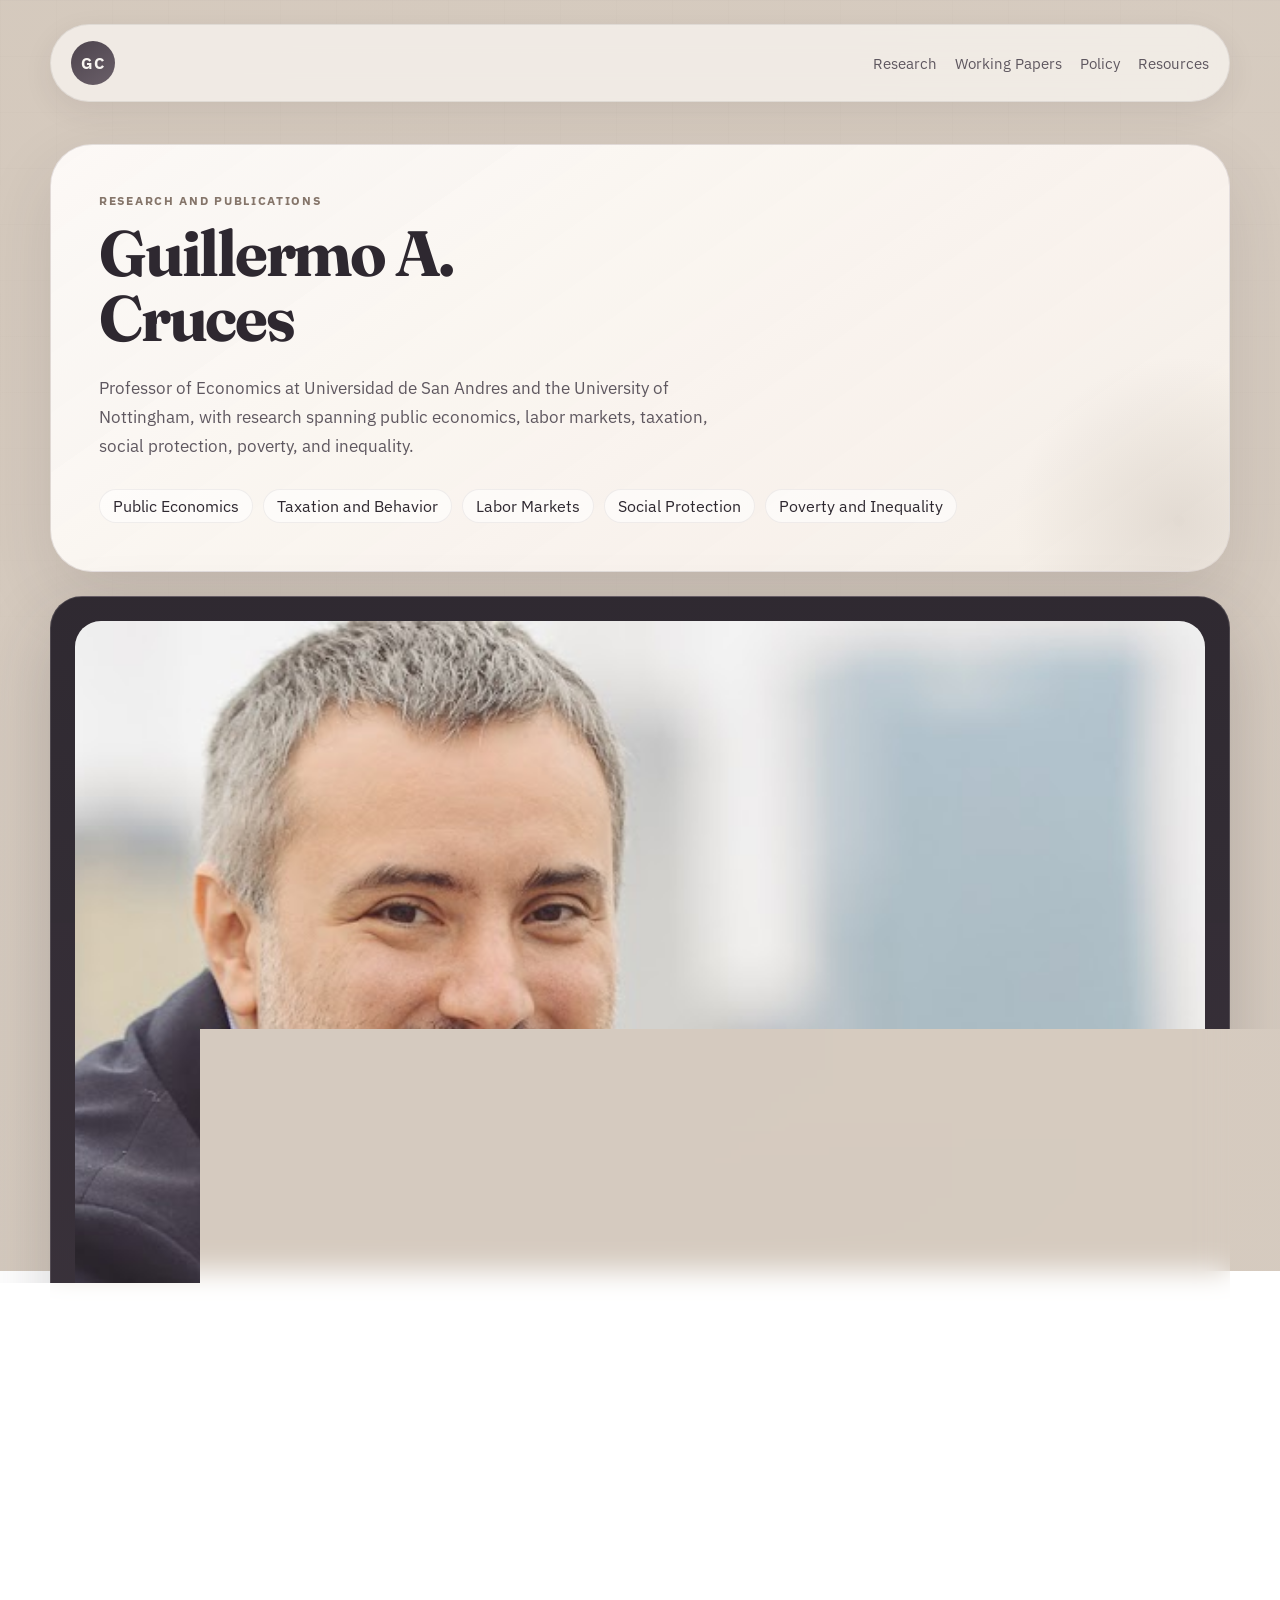
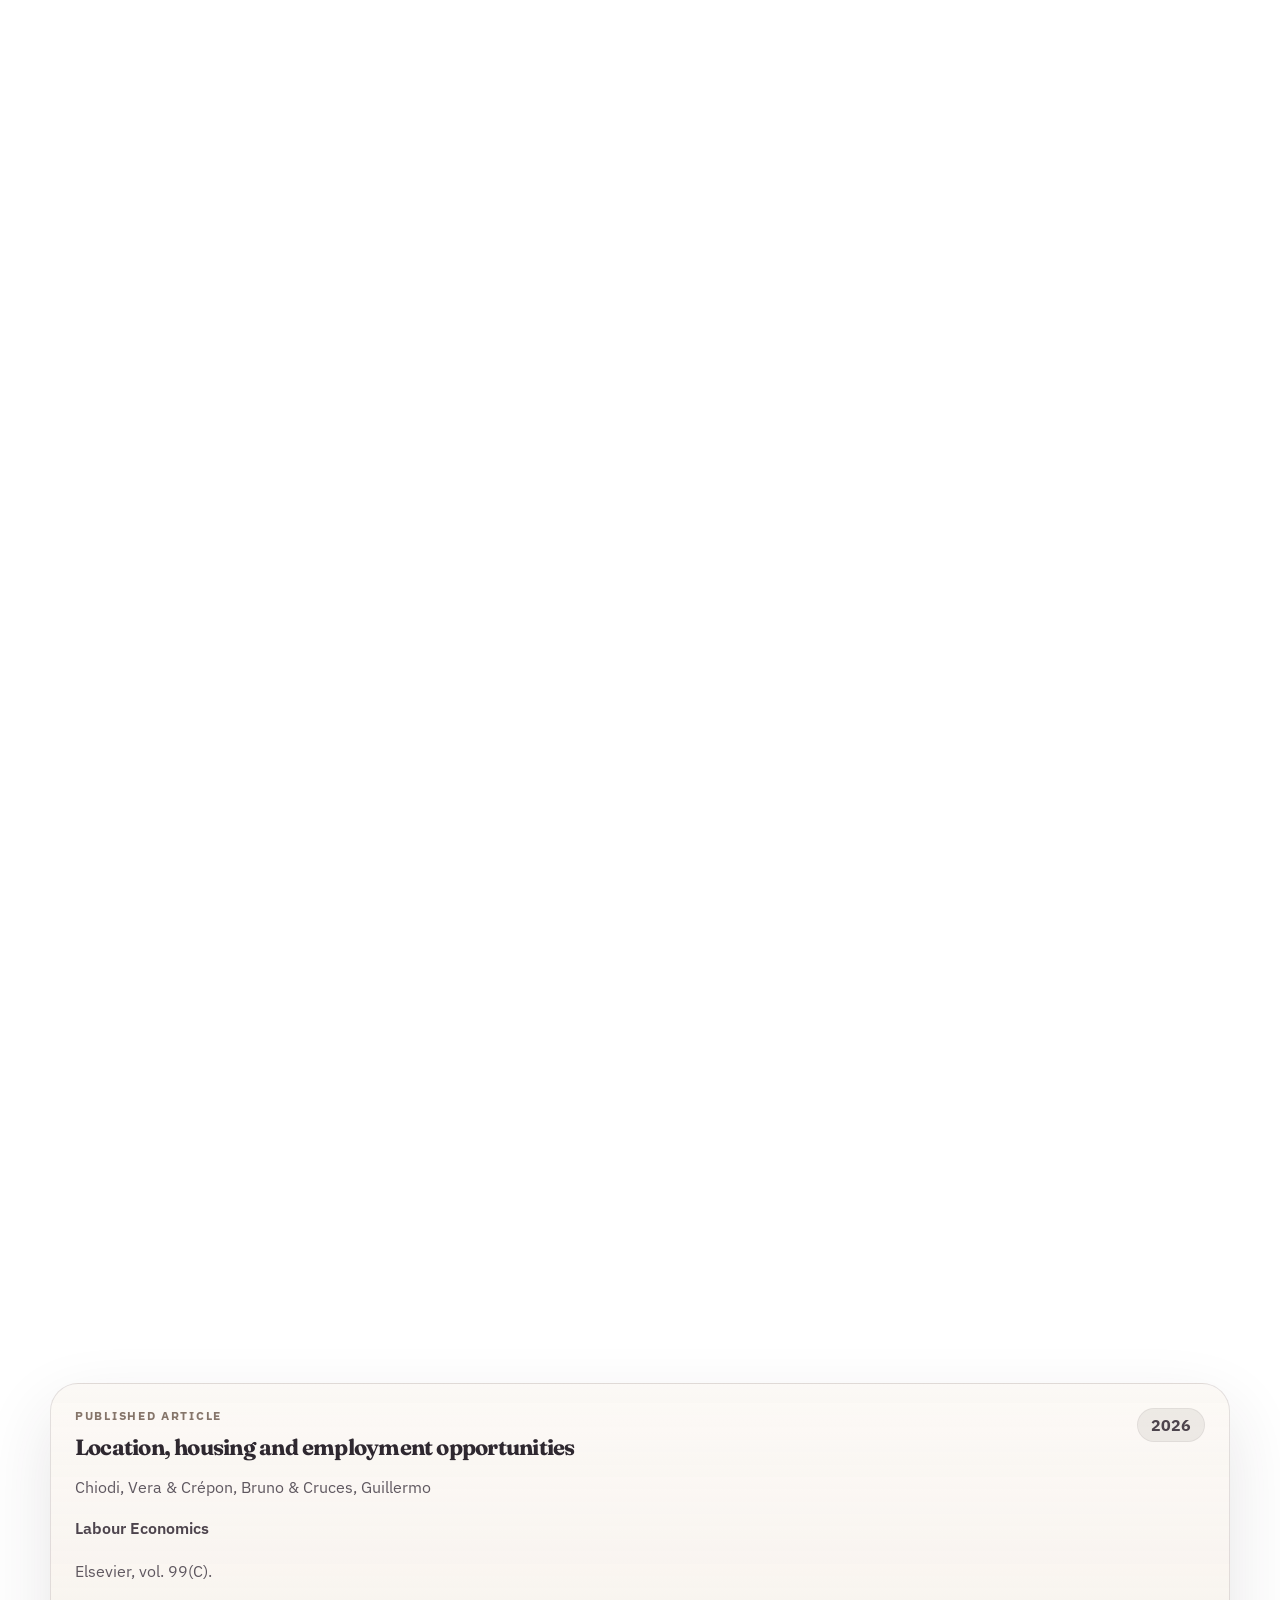
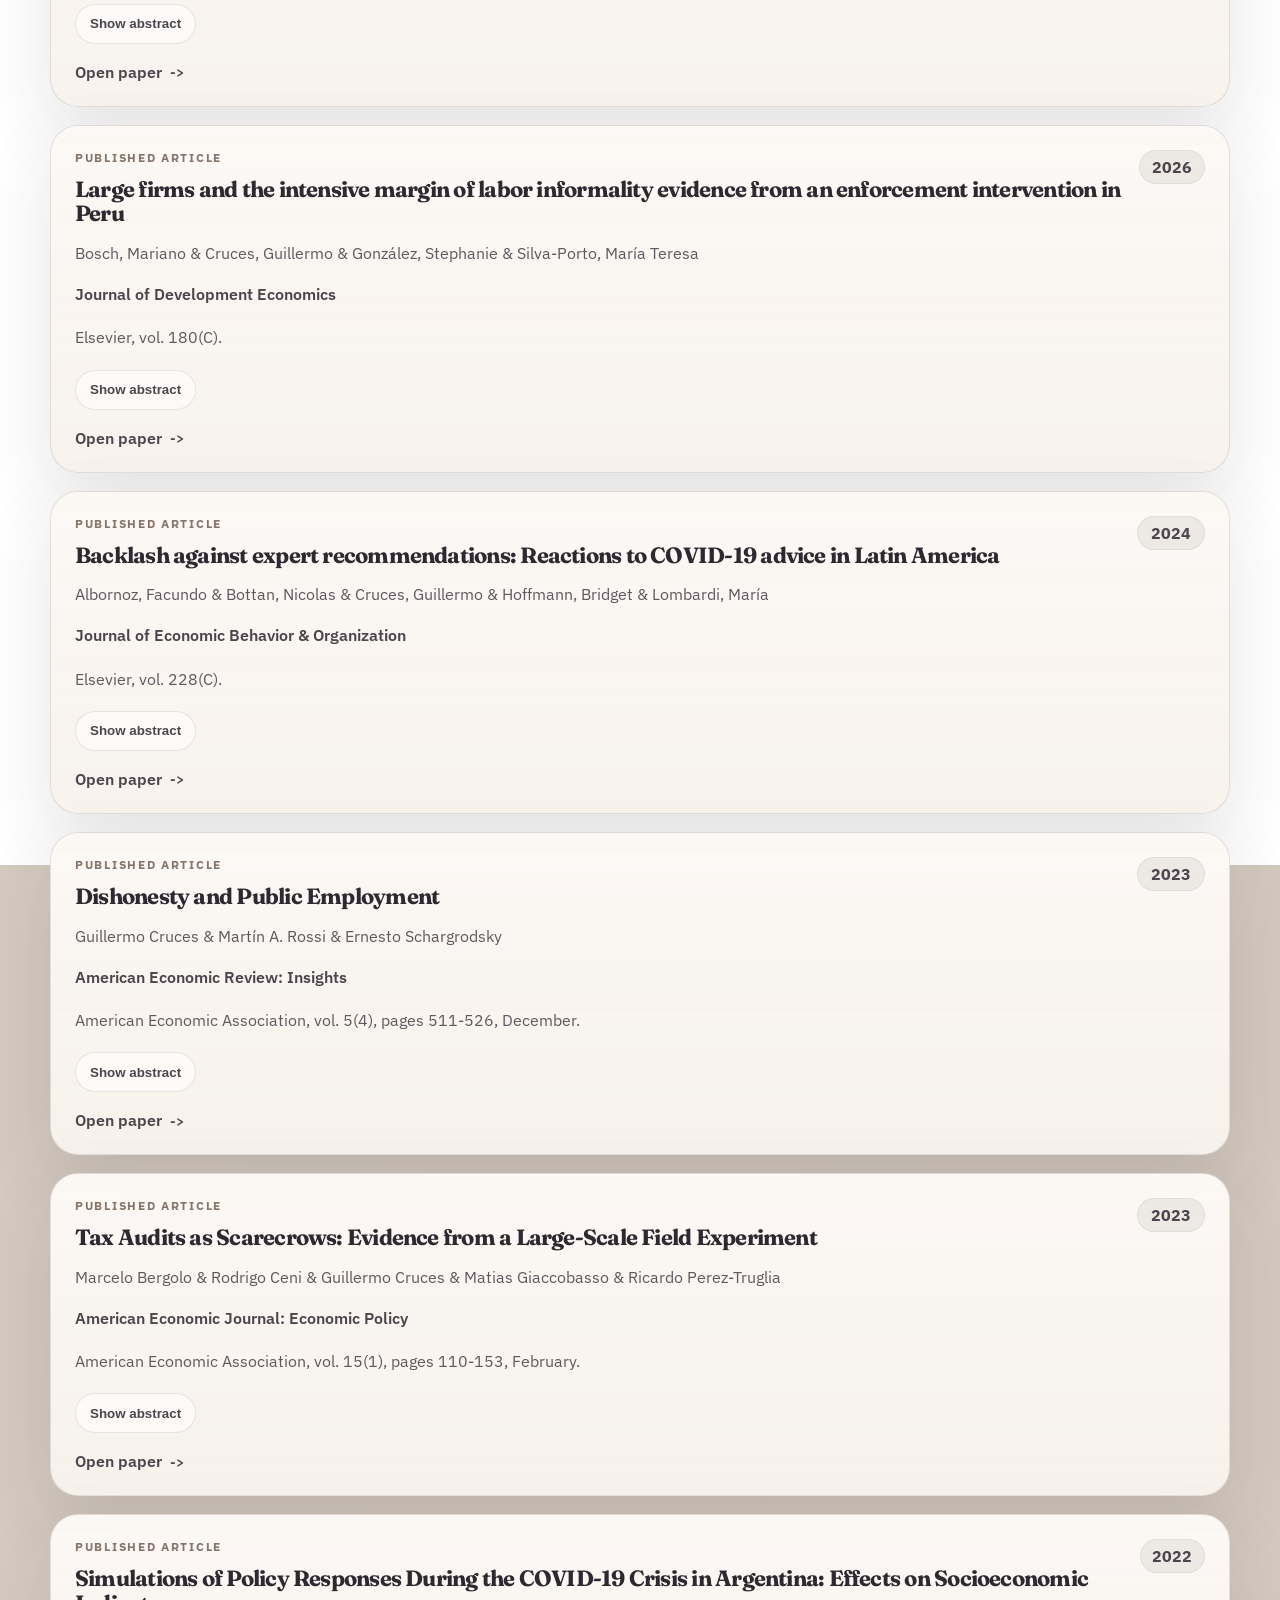
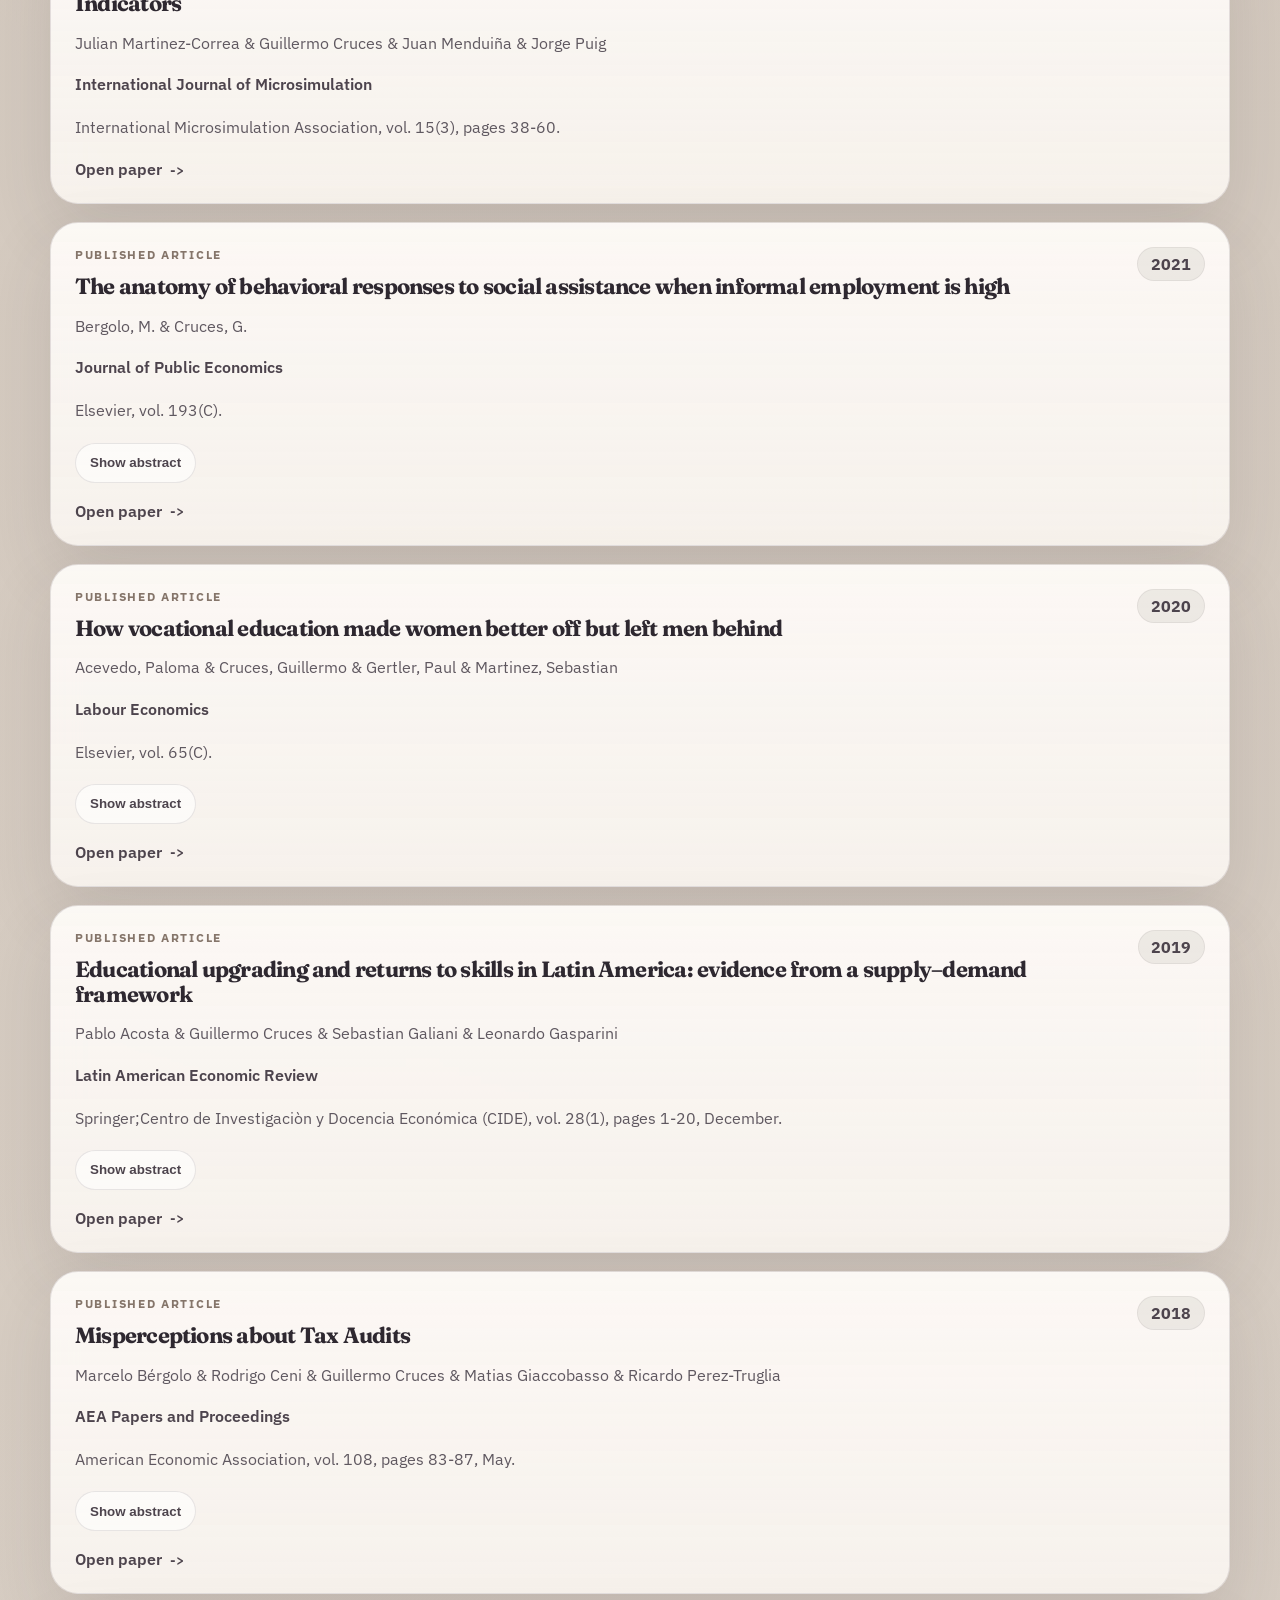
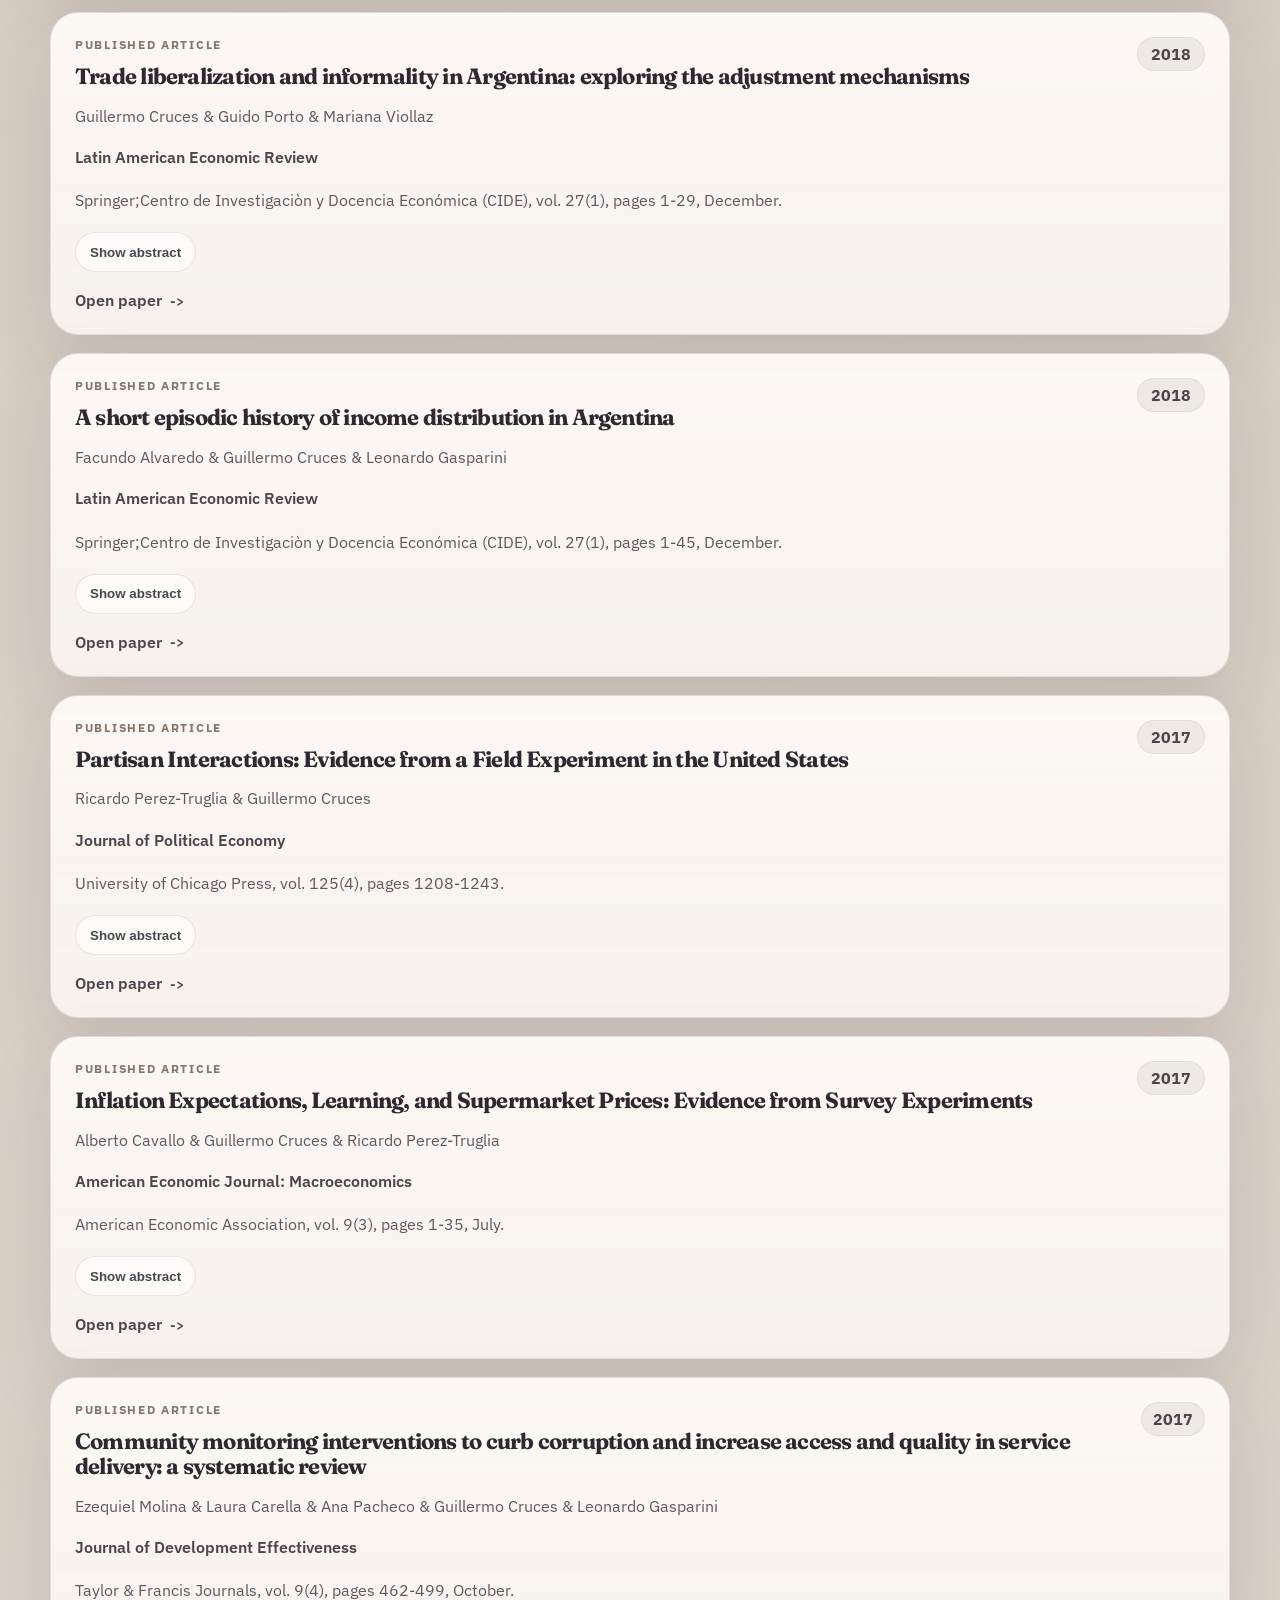
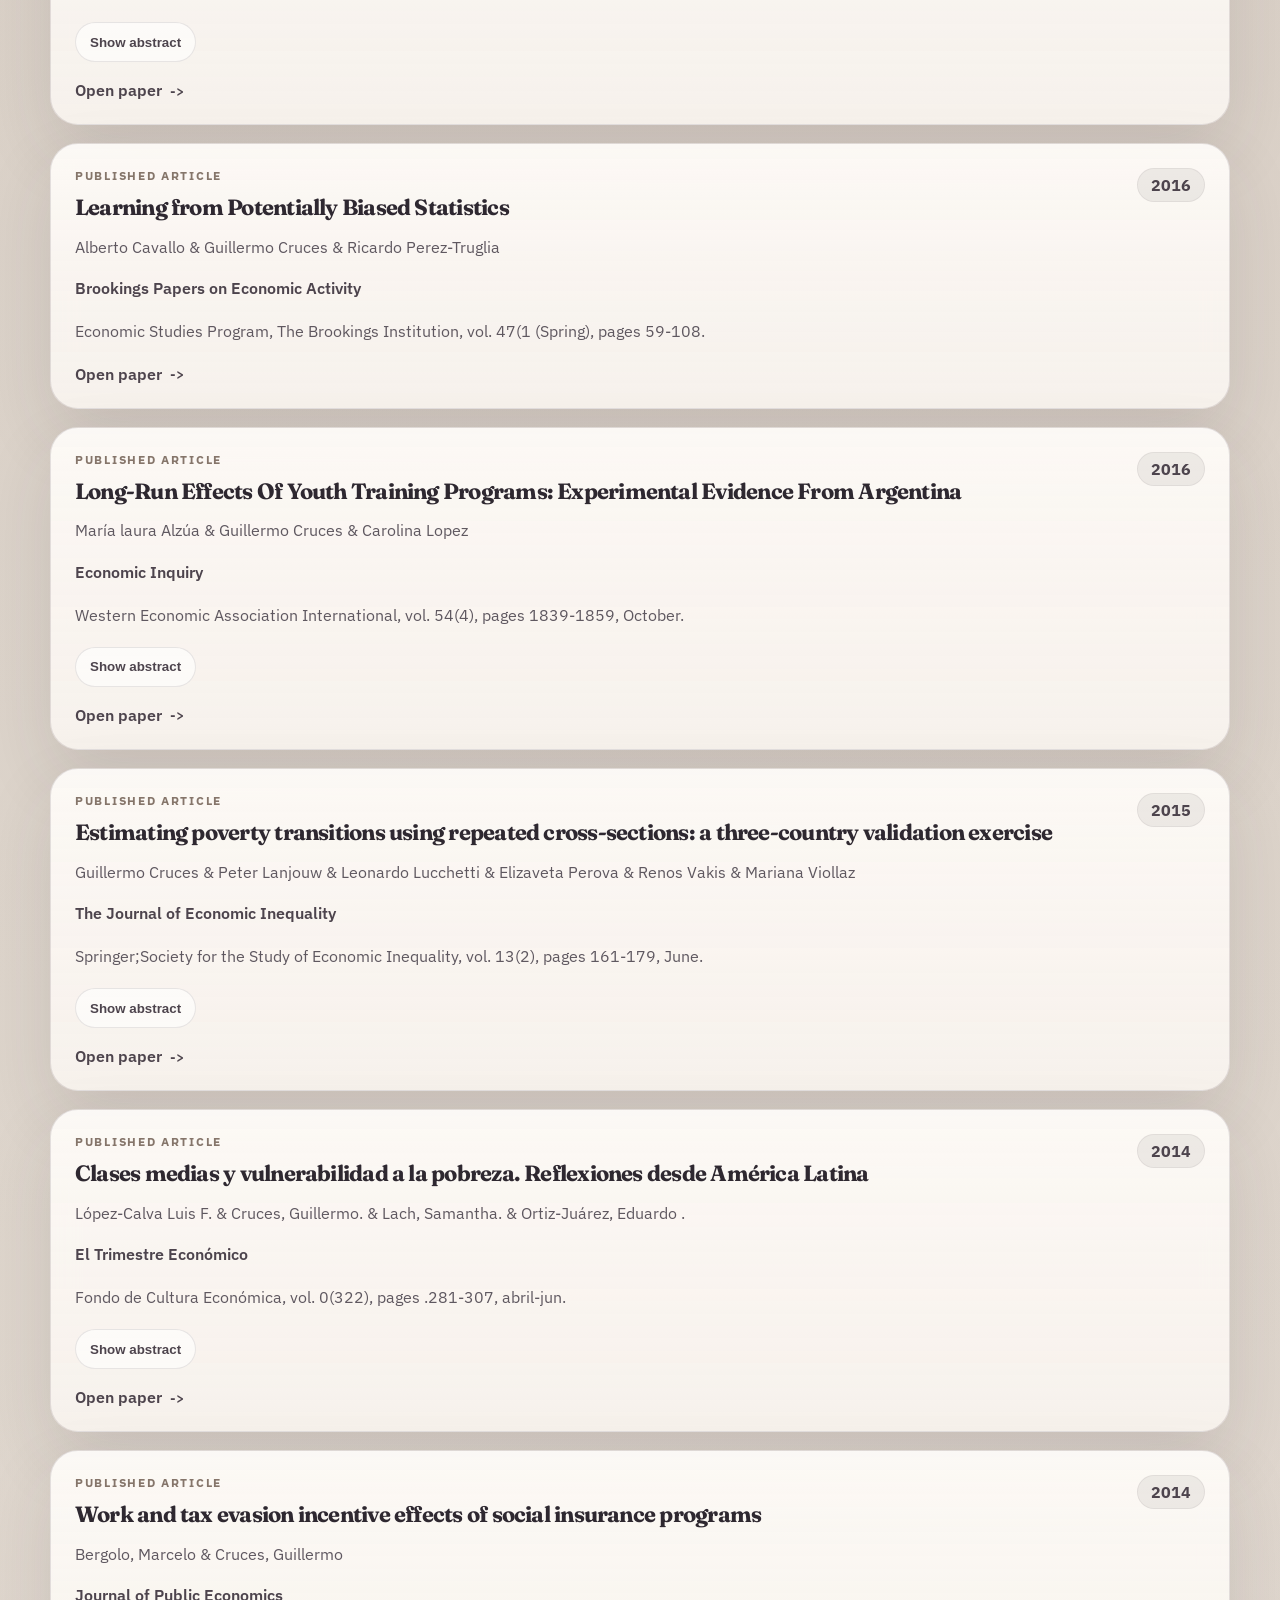
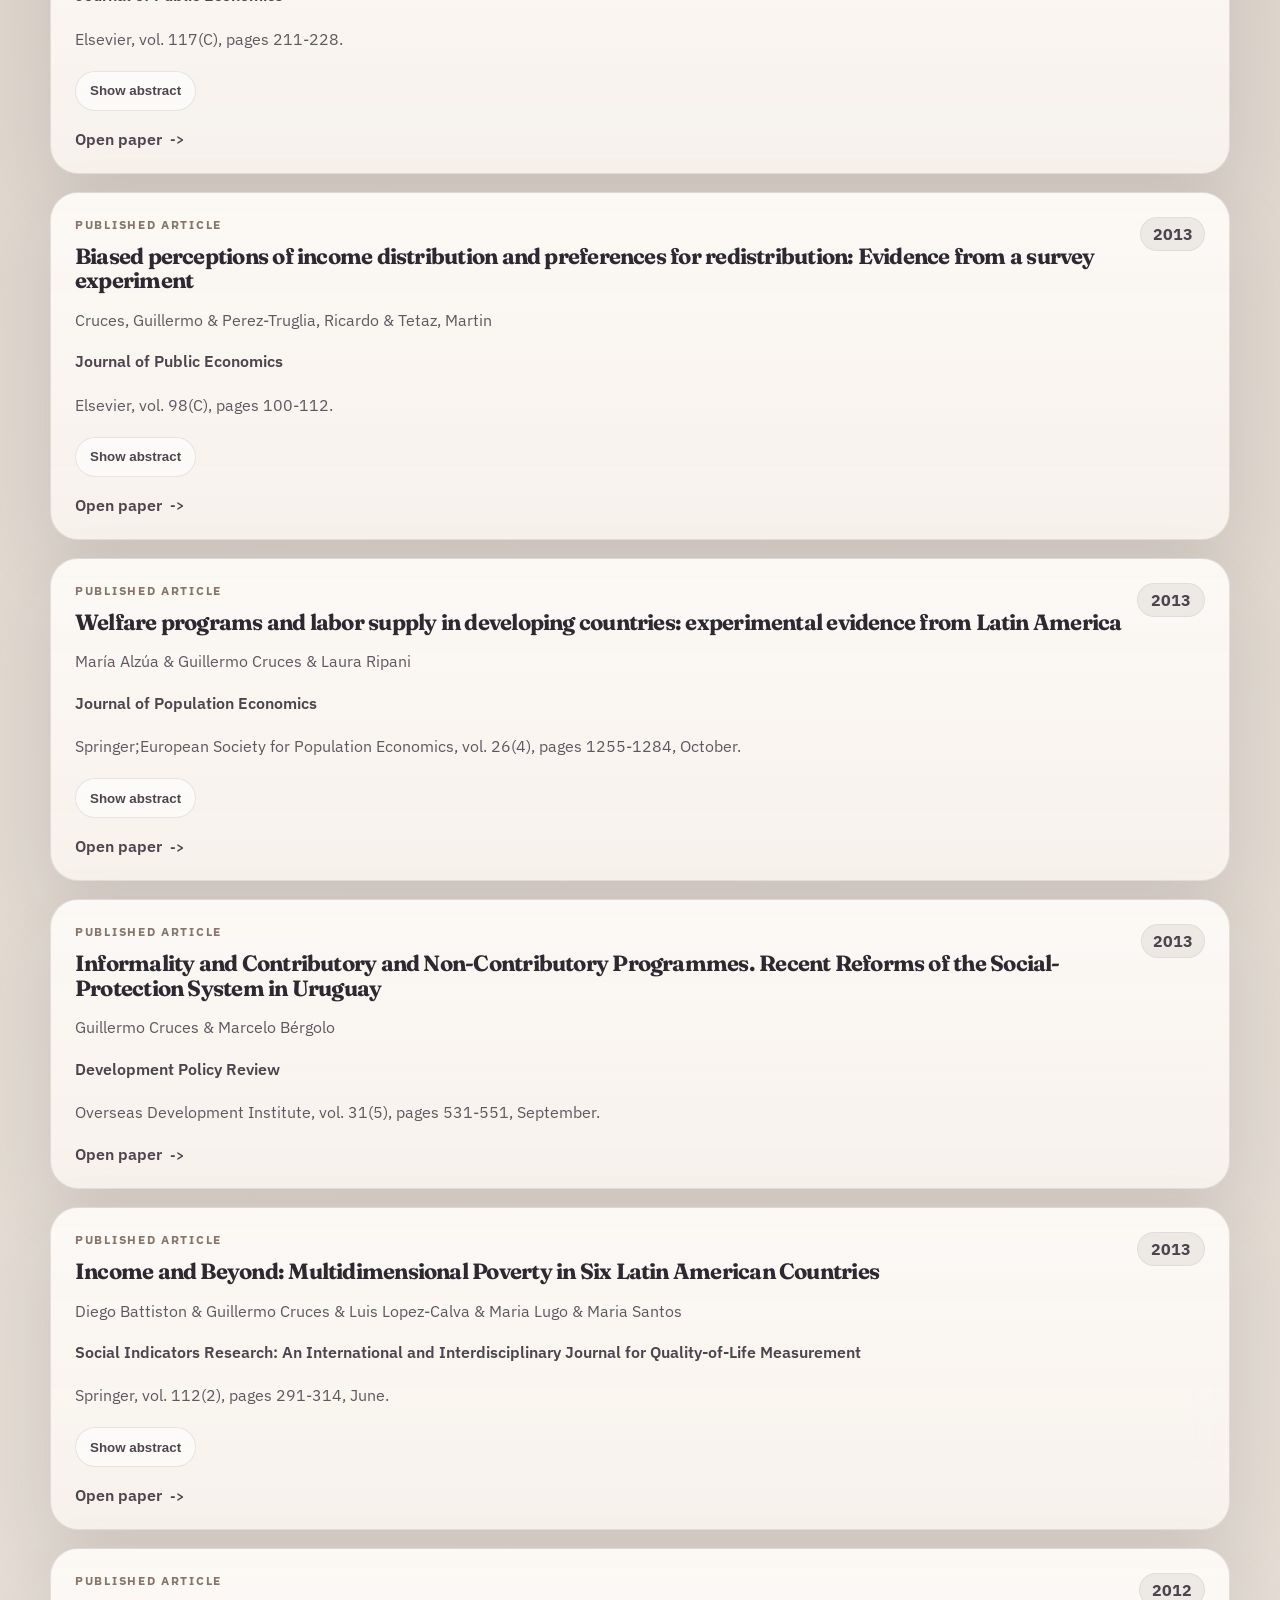
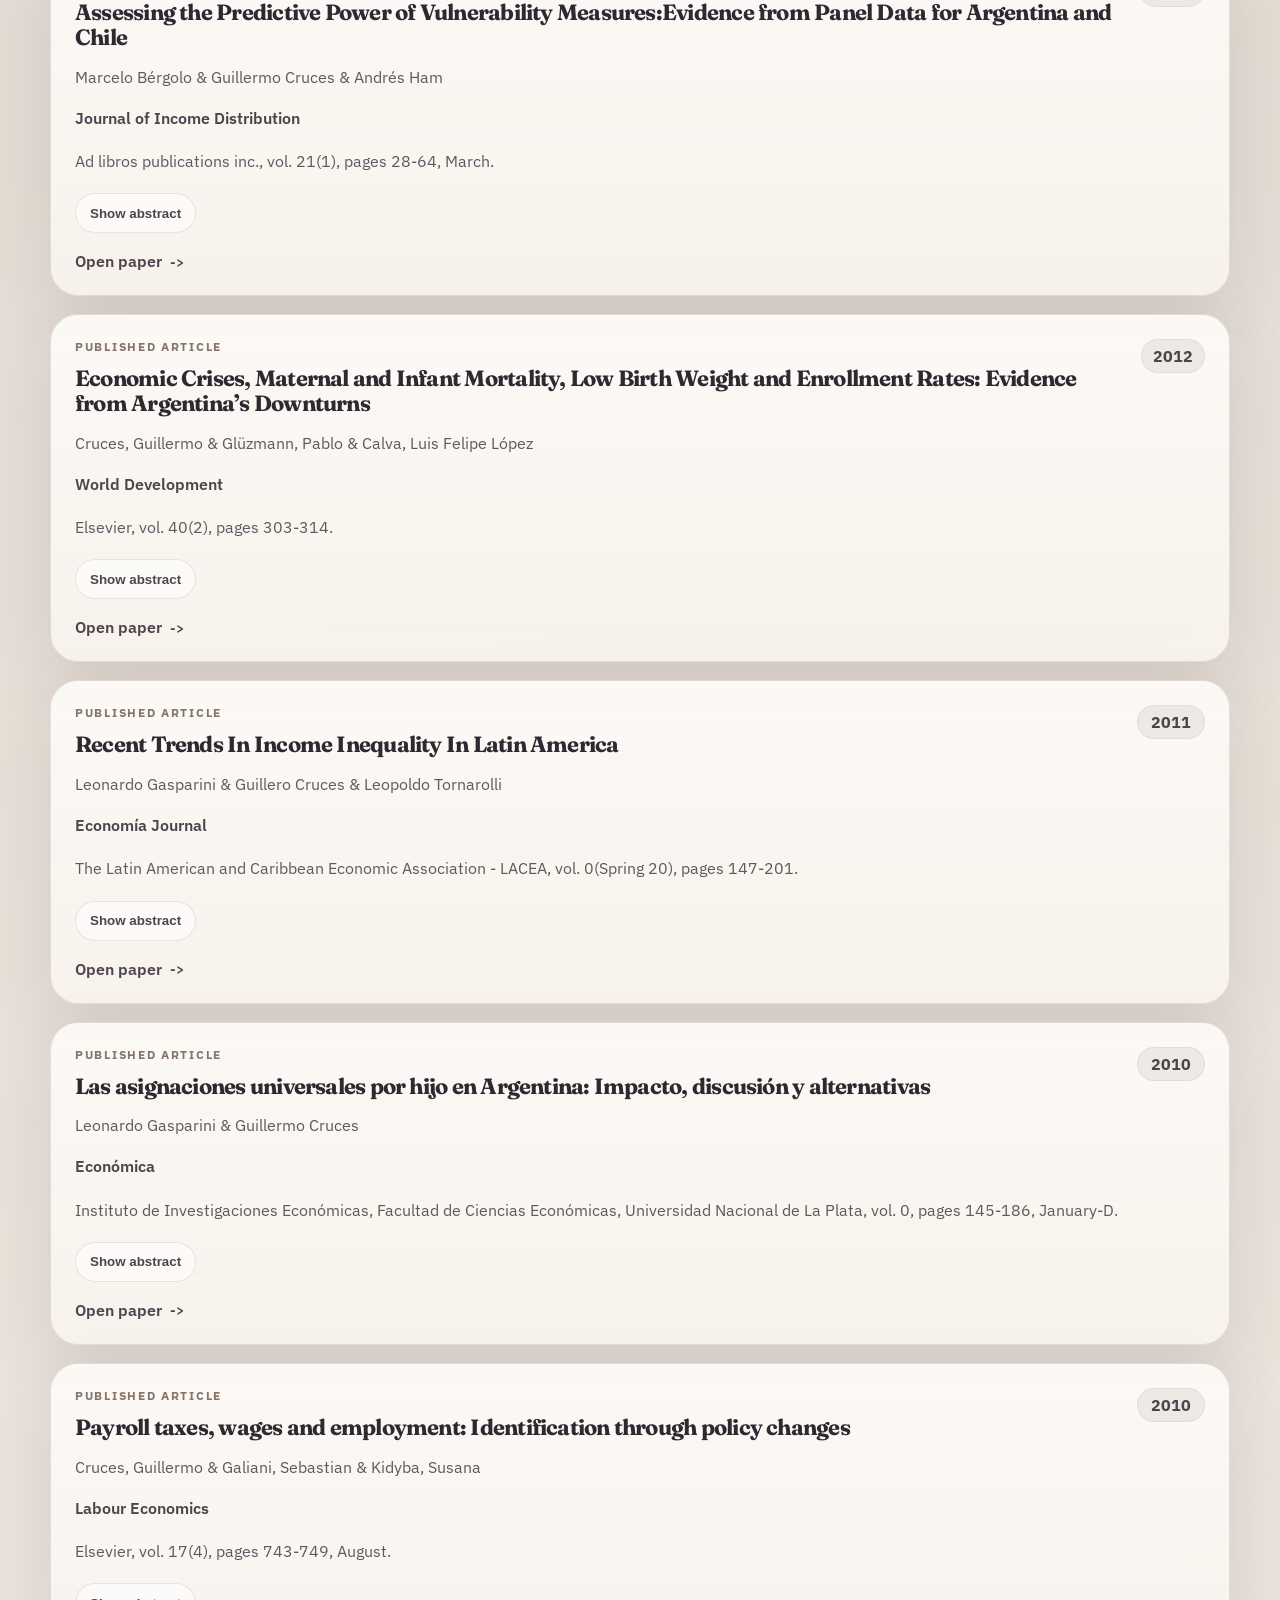
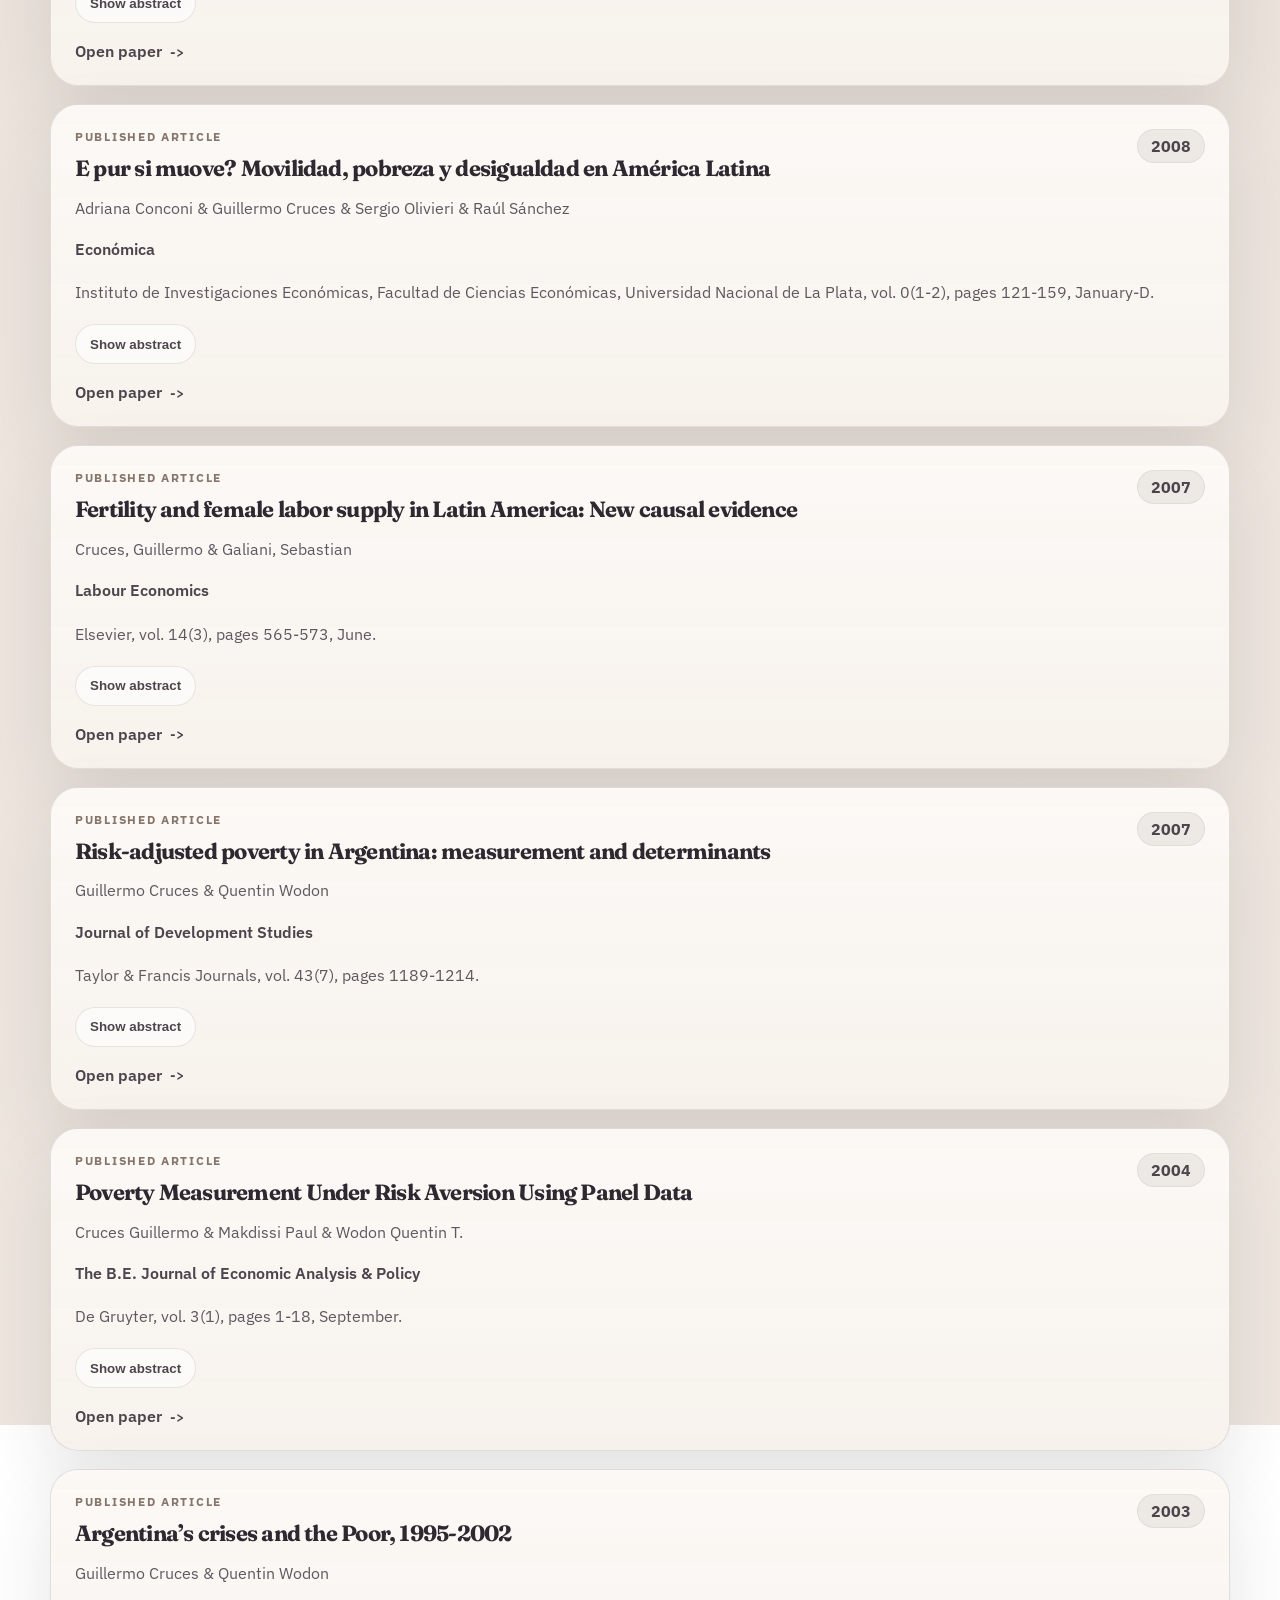
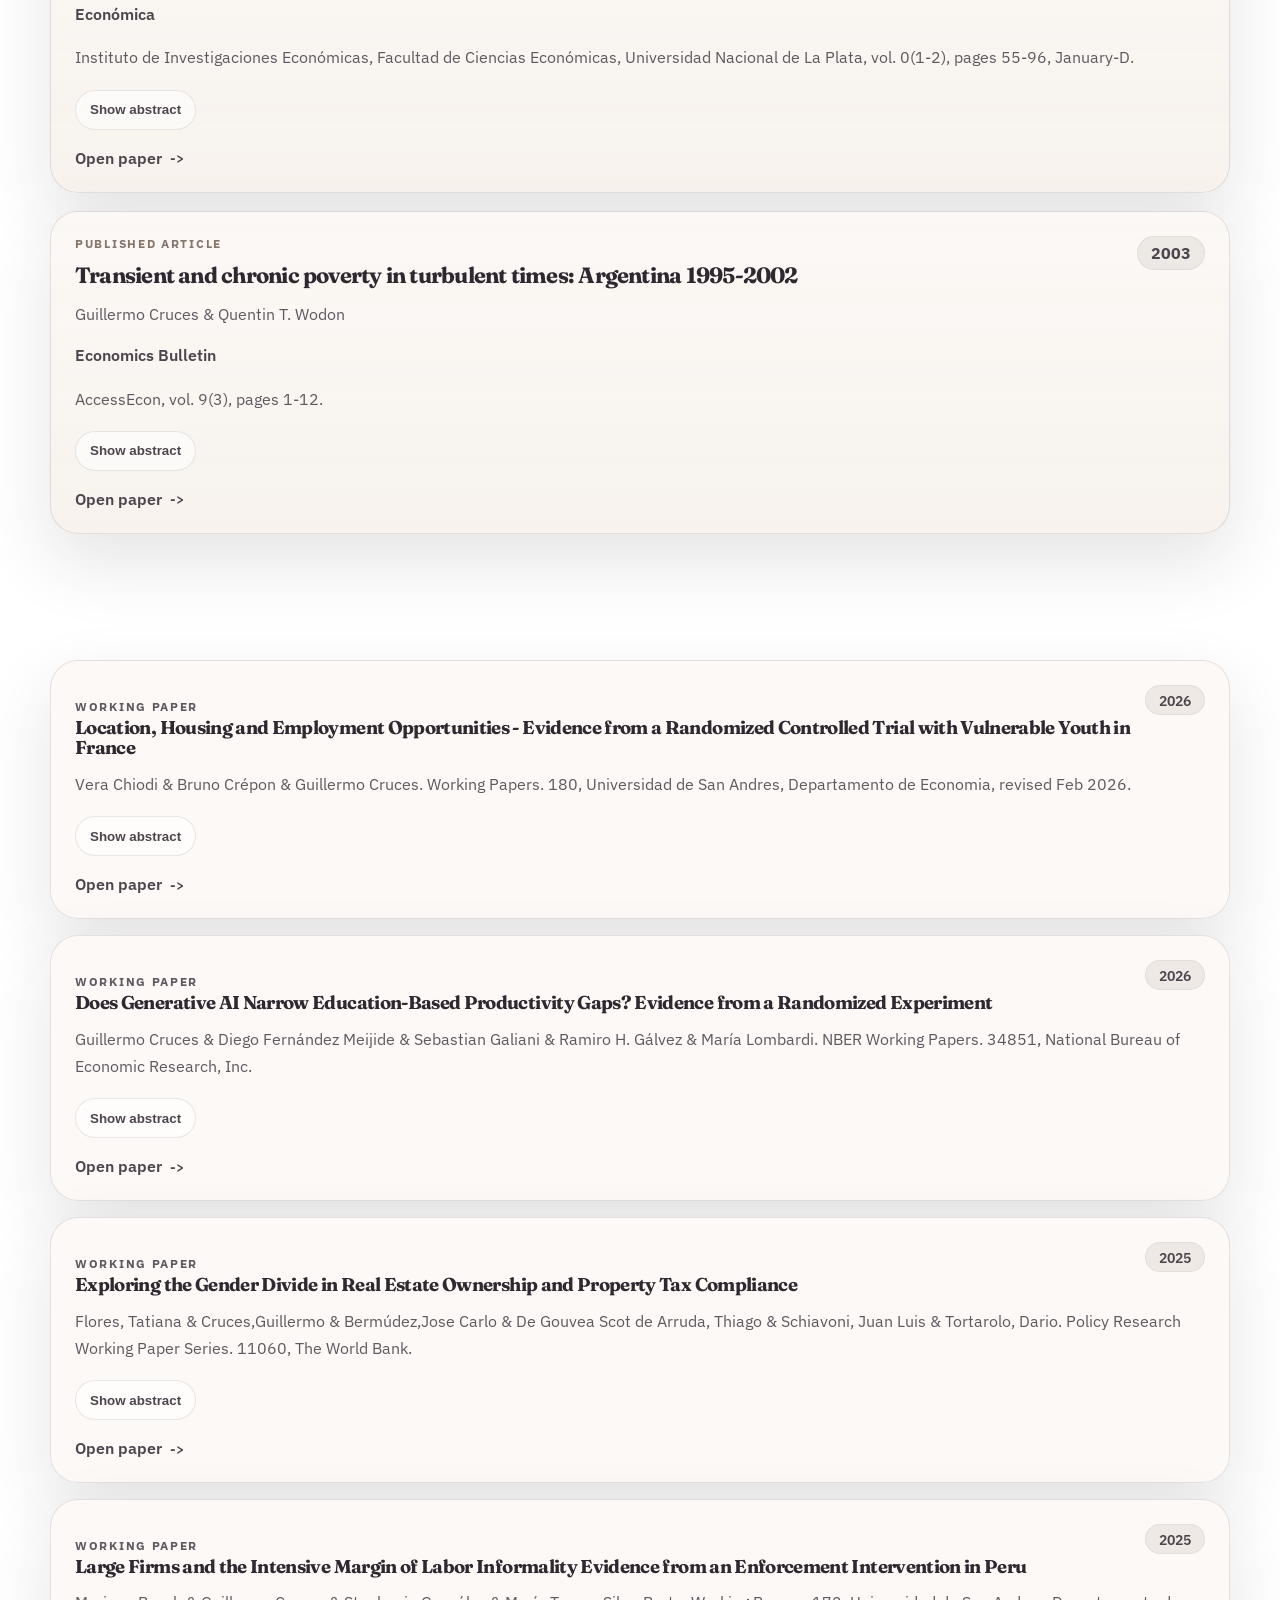
==== commit 3b771692: "Add expandable abstracts and simplify layout" ====
--- a/site/index.html
+++ b/site/index.html
@@ -3,10 +3,10 @@
   <head>
     <meta charset="utf-8" />
     <meta name="viewport" content="width=device-width, initial-scale=1" />
-    <title>Guillermo A. Cruces | IDEAS/RePEc Research Archive</title>
+    <title>Guillermo A. Cruces | Research and Publications</title>
     <meta
       name="description"
-      content="Academic homepage prototype for Guillermo A. Cruces with current-site links, all IDEAS/RePEc articles, all IDEAS/RePEc working papers, and Google Sites-ready content blocks."
+      content="Academic homepage for Guillermo A. Cruces with research papers, working papers, contact information, and publication links."
     />
     <link rel="icon" href="./favicon.svg" type="image/svg+xml" />
     <link rel="preconnect" href="https://fonts.googleapis.com" />
@@ -22,8 +22,6 @@
       <header class="site-header">
         <a class="brand" href="#top">GC</a>
         <nav class="site-nav" aria-label="Primary navigation">
-          <a href="#about">About</a>
-          <a href="#links">Links</a>
           <a href="#research">Research</a>
           <a href="#work">Working Papers</a>
           <a href="#policy">Policy</a>
@@ -34,24 +32,13 @@
       <main id="top">
         <section class="hero section">
           <div class="hero-copy">
-            <p class="eyebrow">Current Site + IDEAS/RePEc</p>
+            <p class="eyebrow">Research and Publications</p>
             <h1>Guillermo A. Cruces</h1>
             <p class="hero-summary">
               Professor of Economics at Universidad de San Andres and the University
               of Nottingham, with research spanning public economics, labor markets,
               taxation, social protection, poverty, and inequality.
             </p>
-            <div class="hero-actions">
-              <a
-                class="button button-primary"
-                href="https://www.dropbox.com/s/u88tuj8n3hh9asl/CV_CRUCES_2023_EN_Web.pdf?dl=0"
-                target="_blank"
-                rel="noreferrer"
-              >
-                View Current CV
-              </a>
-              <a class="button button-secondary" href="mailto:gcruces@cedlas.org">Contact</a>
-            </div>
             <ul class="research-areas" aria-label="Research areas">
               <li>Public Economics</li>
               <li>Taxation and Behavior</li>
@@ -69,100 +56,24 @@
               />
             </figure>
             <div class="panel-block">
-              <p class="panel-label">Current Site Sync</p>
+              <p class="panel-label">Guillermo Cruces</p>
               <p class="panel-summary">
-                Photo, CV link, and external profile links are taken from
-                gcruces.cedlas.org. Published articles and working papers below open
-                on IDEAS/RePEc records.
+                Current CV, contact information, and external profiles in one place.
+                The publication lists below open each paper record directly.
               </p>
             </div>
             <div class="panel-block">
-              <p class="panel-label">Quick Links</p>
-              <div class="mini-link-list">
-                <a
-                  class="mini-link"
-                  href="https://scholar.google.com/citations?user=CylXqSUAAAAJ&hl=en"
-                  target="_blank"
-                  rel="noreferrer"
-                >
-                  Google Scholar
-                </a>
-                <a
-                  class="mini-link"
-                  href="https://ideas.repec.org/e/pcr20.html"
-                  target="_blank"
-                  rel="noreferrer"
-                >
-                  IDEAS/RePEc
-                </a>
-                <a
-                  class="mini-link"
-                  href="https://www.nottingham.ac.uk/economics/people/guillermo.cruces"
-                  target="_blank"
-                  rel="noreferrer"
-                >
-                  Nottingham
-                </a>
-              </div>
+              <p class="panel-label">Links and contact</p>
+              <div id="hero-links" class="mini-link-list"></div>
             </div>
           </aside>
-        </section>
-
-        <section id="about" class="section intro-grid">
-          <article class="intro-card">
-            <p class="section-kicker">Profile</p>
-            <h2>Applied microeconomics with a strong policy edge</h2>
-            <p>
-              Guillermo Cruces works on taxation, labor informality, redistribution,
-              social assistance, education, and public beliefs. His recent work
-              combines field experiments, administrative data, and policy evaluation
-              across Latin America and beyond.
-            </p>
-            <p>
-              This prototype now combines the current site links from
-              gcruces.cedlas.org with a full publication and working paper archive
-              that opens on IDEAS/RePEc.
-            </p>
-          </article>
-
-          <article class="intro-card">
-            <p class="section-kicker">Highlights</p>
-            <div class="stats-grid">
-              <div>
-                <strong id="research-total">0</strong>
-                <span>Total IDEAS/RePEc items currently surfaced on this page</span>
-              </div>
-              <div>
-                <strong id="article-total">0</strong>
-                <span>Published articles linked directly to IDEAS/RePEc records</span>
-              </div>
-              <div>
-                <strong id="working-total">0</strong>
-                <span>Working papers pulled from the same author page</span>
-              </div>
-              <div>
-                <strong>Method</strong>
-                <span>Designed as simple sections for an easier Google Sites migration</span>
-              </div>
-            </div>
-          </article>
-        </section>
-
-        <section id="links" class="section">
-          <div class="section-heading">
-            <div>
-              <p class="section-kicker">Elsewhere on the web</p>
-              <h2>Links taken from the current site</h2>
-            </div>
-          </div>
-          <div id="profile-grid" class="resource-grid"></div>
         </section>
 
         <section id="research" class="section">
           <div class="section-heading">
             <div>
               <p class="section-kicker">Research output</p>
-              <h2>All papers linked from IDEAS/RePEc</h2>
+              <h2>Published papers</h2>
             </div>
             <p class="section-note" id="paper-count"></p>
           </div>
@@ -181,13 +92,13 @@
           <div id="paper-grid" class="paper-grid" aria-live="polite"></div>
         </section>
 
-        <section id="work" class="section split-section">
-          <div>
+        <section id="work" class="section work-section">
+          <div class="work-block">
             <p class="section-kicker">Working papers</p>
-            <h2>Complete working paper list from IDEAS/RePEc</h2>
+            <h2>Working paper archive</h2>
             <div id="working-list" class="stack-list"></div>
           </div>
-          <div>
+          <div class="work-block">
             <p class="section-kicker">Ongoing projects</p>
             <h2>Active lines of work</h2>
             <div id="ongoing-list" class="stack-list"></div>
@@ -216,7 +127,7 @@
       </main>
 
       <footer class="site-footer">
-        <p>Prototype for Guillermo Cruces's Google Site using current-site links and IDEAS/RePEc records.</p>
+        <p>Guillermo A. Cruces | Research, working papers, and contact information.</p>
       </footer>
     </div>
 
--- a/site/styles.css
+++ b/site/styles.css
@@ -125,7 +125,7 @@
 
 .hero {
   display: grid;
-  grid-template-columns: minmax(0, 1.25fr) minmax(320px, 0.85fr);
+  grid-template-columns: 1fr;
   gap: 24px;
   align-items: stretch;
 }
@@ -218,13 +218,6 @@
   max-width: 62ch;
   margin: 22px 0 0;
   font-size: 1.08rem;
-}
-
-.hero-actions {
-  display: flex;
-  flex-wrap: wrap;
-  gap: 12px;
-  margin-top: 30px;
 }
 
 .button {
@@ -320,13 +313,13 @@
 
 .mini-link-list {
   display: grid;
-  gap: 10px;
+  gap: 12px;
 }
 
 .mini-link {
   display: flex;
   justify-content: space-between;
-  align-items: center;
+  align-items: flex-start;
   gap: 12px;
   padding: 13px 15px;
   border-radius: var(--radius-sm);
@@ -338,9 +331,27 @@
     border-color 180ms ease;
 }
 
+.mini-link-copy {
+  display: grid;
+  gap: 4px;
+}
+
+.mini-link-copy strong {
+  color: #f4efea;
+  font-size: 1rem;
+  line-height: 1.3;
+}
+
+.mini-link-copy span {
+  color: rgba(242, 237, 233, 0.82);
+  font-size: 0.94rem;
+  line-height: 1.5;
+}
+
 .mini-link::after {
   content: "->";
   color: rgba(238, 232, 226, 0.76);
+  align-self: center;
 }
 
 .mini-link:hover,
@@ -350,36 +361,9 @@
   border-color: rgba(255, 255, 255, 0.16);
 }
 
-.intro-grid,
-.split-section {
+.work-section {
   display: grid;
-  grid-template-columns: repeat(2, minmax(0, 1fr));
-  gap: 24px;
-}
-
-.intro-card {
-  border-radius: var(--radius-lg);
-  padding: 32px;
-}
-
-.stats-grid {
-  display: grid;
-  grid-template-columns: repeat(2, minmax(0, 1fr));
-  gap: 22px 18px;
-  margin-top: 24px;
-}
-
-.stats-grid strong {
-  display: block;
-  margin-bottom: 6px;
-  font-size: 1.42rem;
-  font-weight: 700;
-  color: var(--accent-strong);
-}
-
-.stats-grid span {
-  color: var(--muted);
-  line-height: 1.6;
+  gap: 34px;
 }
 
 .section-heading {
@@ -425,7 +409,7 @@
 .policy-grid,
 .resource-grid {
   display: grid;
-  grid-template-columns: repeat(2, minmax(0, 1fr));
+  grid-template-columns: 1fr;
   gap: 18px;
 }
 
@@ -466,6 +450,40 @@
 .policy-card p,
 .resource-card p {
   margin: 16px 0 0;
+}
+
+.abstract-block {
+  margin-top: 18px;
+}
+
+.button-inline {
+  min-height: 40px;
+  padding: 0 14px;
+  border-color: rgba(77, 68, 77, 0.12);
+  background: rgba(255, 255, 255, 0.56);
+  color: var(--accent-strong);
+}
+
+.abstract-toggle[aria-expanded="true"] {
+  background: var(--accent-soft);
+}
+
+.abstract-panel {
+  margin-top: 12px;
+  padding: 18px;
+  border: 1px solid rgba(77, 68, 77, 0.1);
+  border-radius: var(--radius-md);
+  background: rgba(255, 255, 255, 0.52);
+}
+
+.abstract-panel p {
+  margin: 0;
+  color: var(--muted);
+  line-height: 1.72;
+}
+
+.abstract-panel p + p {
+  margin-top: 12px;
 }
 
 .paper-year {
@@ -567,15 +585,6 @@
 }
 
 @media (max-width: 1080px) {
-  .hero,
-  .intro-grid,
-  .split-section,
-  .paper-grid,
-  .policy-grid,
-  .resource-grid {
-    grid-template-columns: 1fr;
-  }
-
   .section-heading {
     align-items: start;
     flex-direction: column;
@@ -607,24 +616,16 @@
   }
 
   .hero-copy,
-  .intro-card,
   .paper-card,
   .policy-card,
   .resource-card,
-  .stack-item {
+  .stack-item,
+  .hero-panel {
     padding: 22px;
-  }
-
-  .portrait-panel {
-    padding: 18px;
   }
 
   .hero-copy {
     border-radius: 32px;
-  }
-
-  .stats-grid {
-    grid-template-columns: 1fr;
   }
 
   h1 {
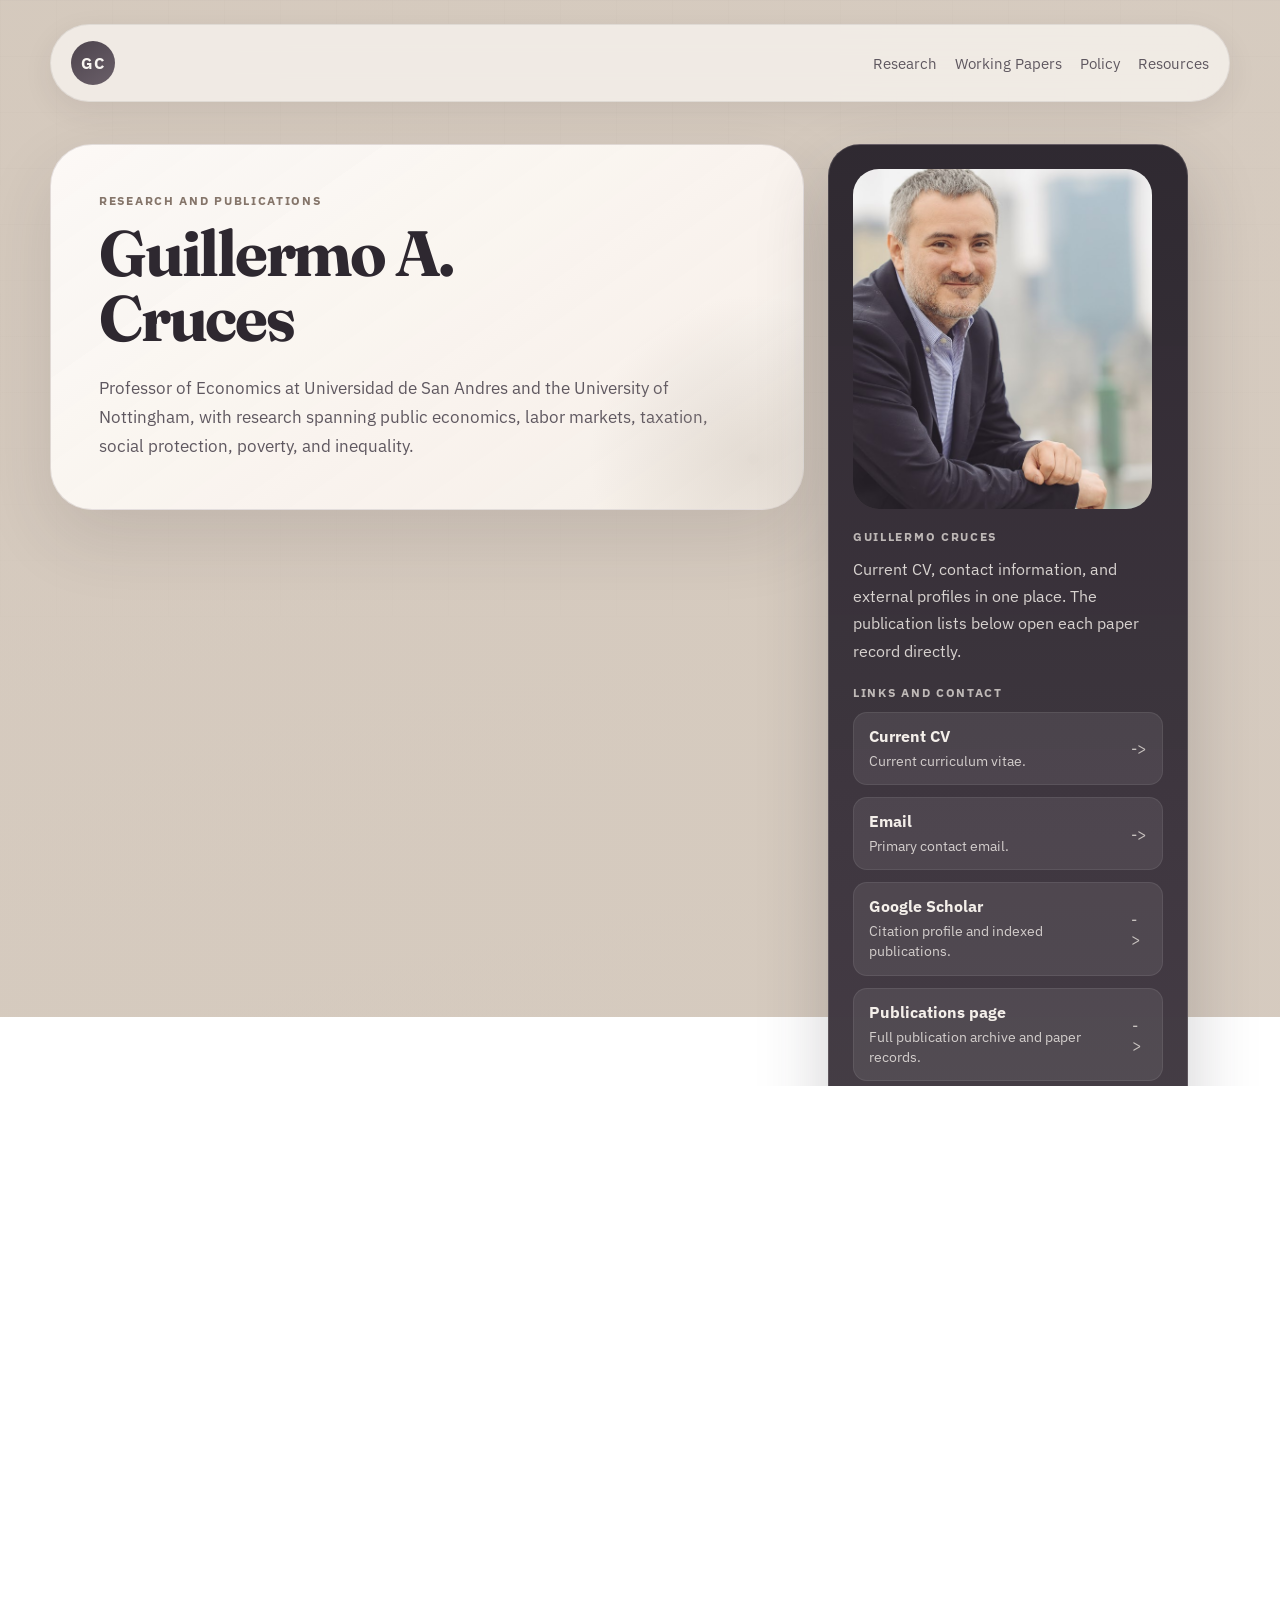
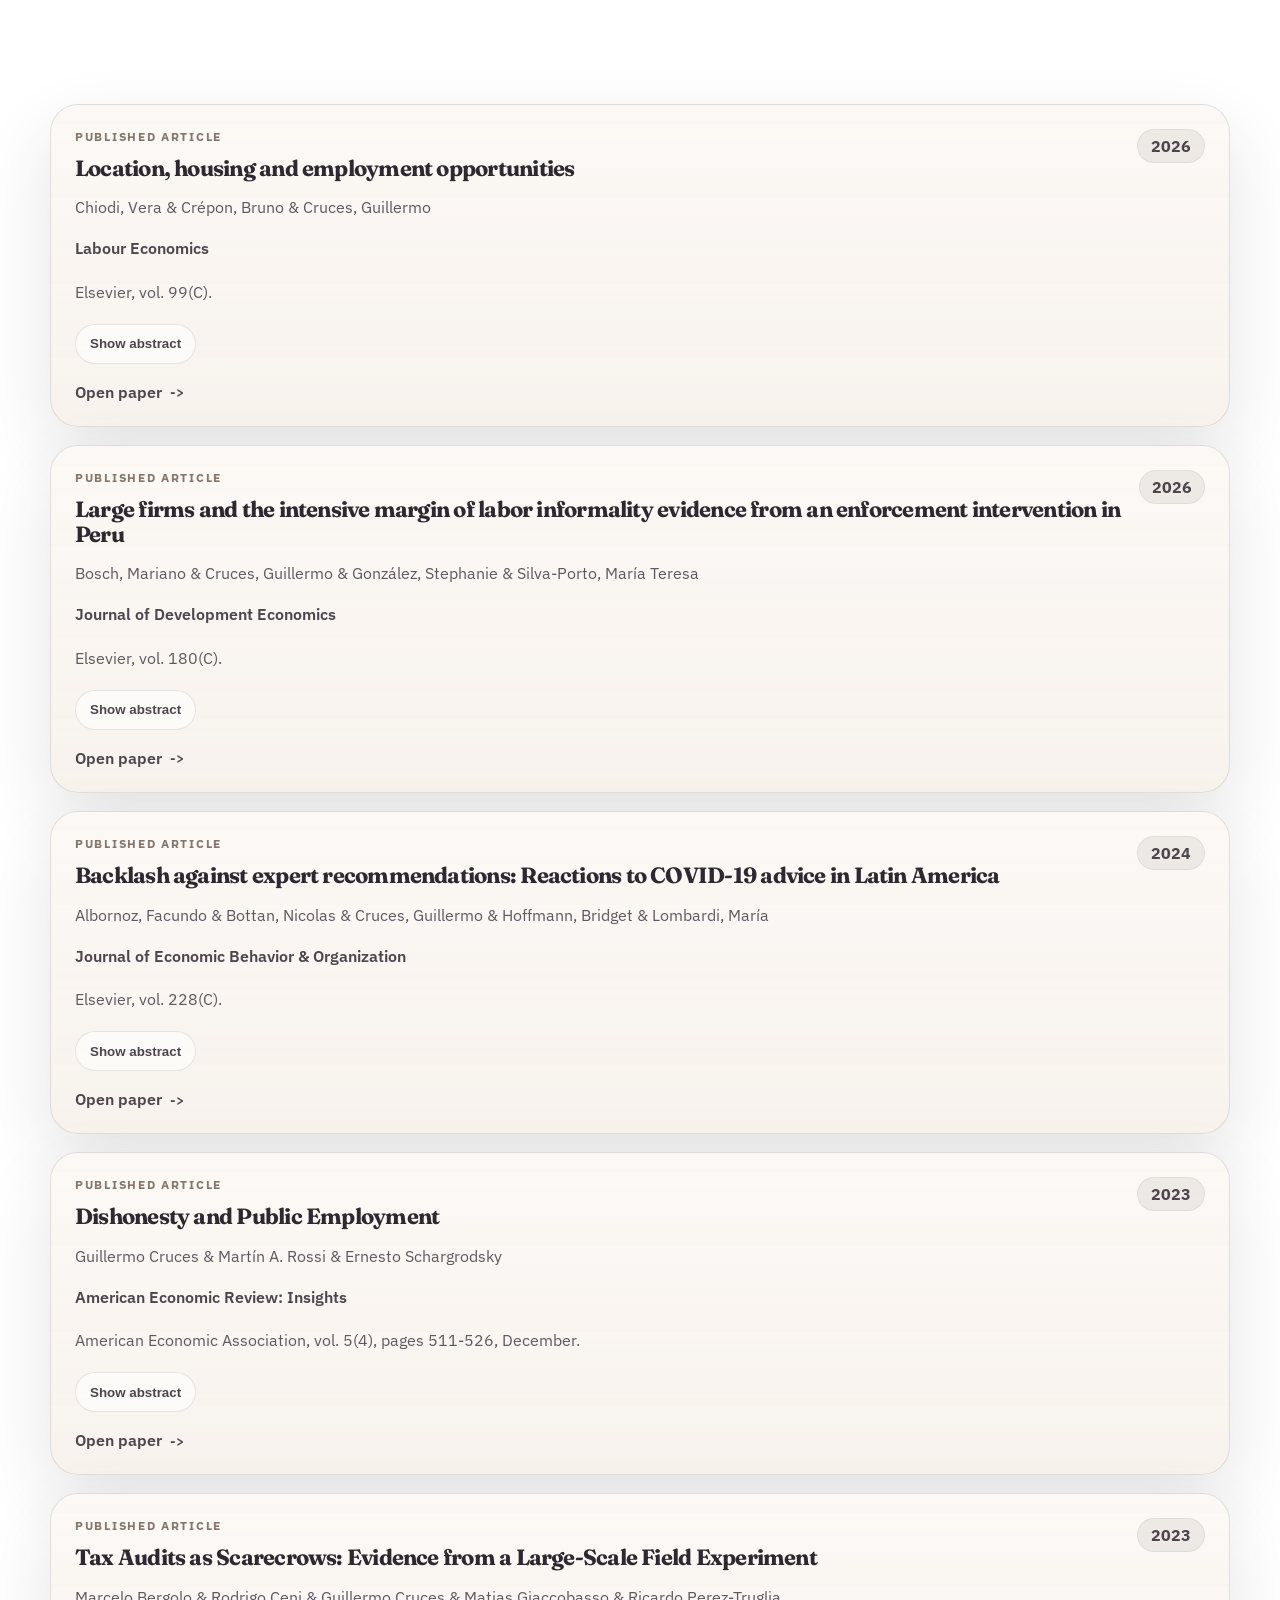
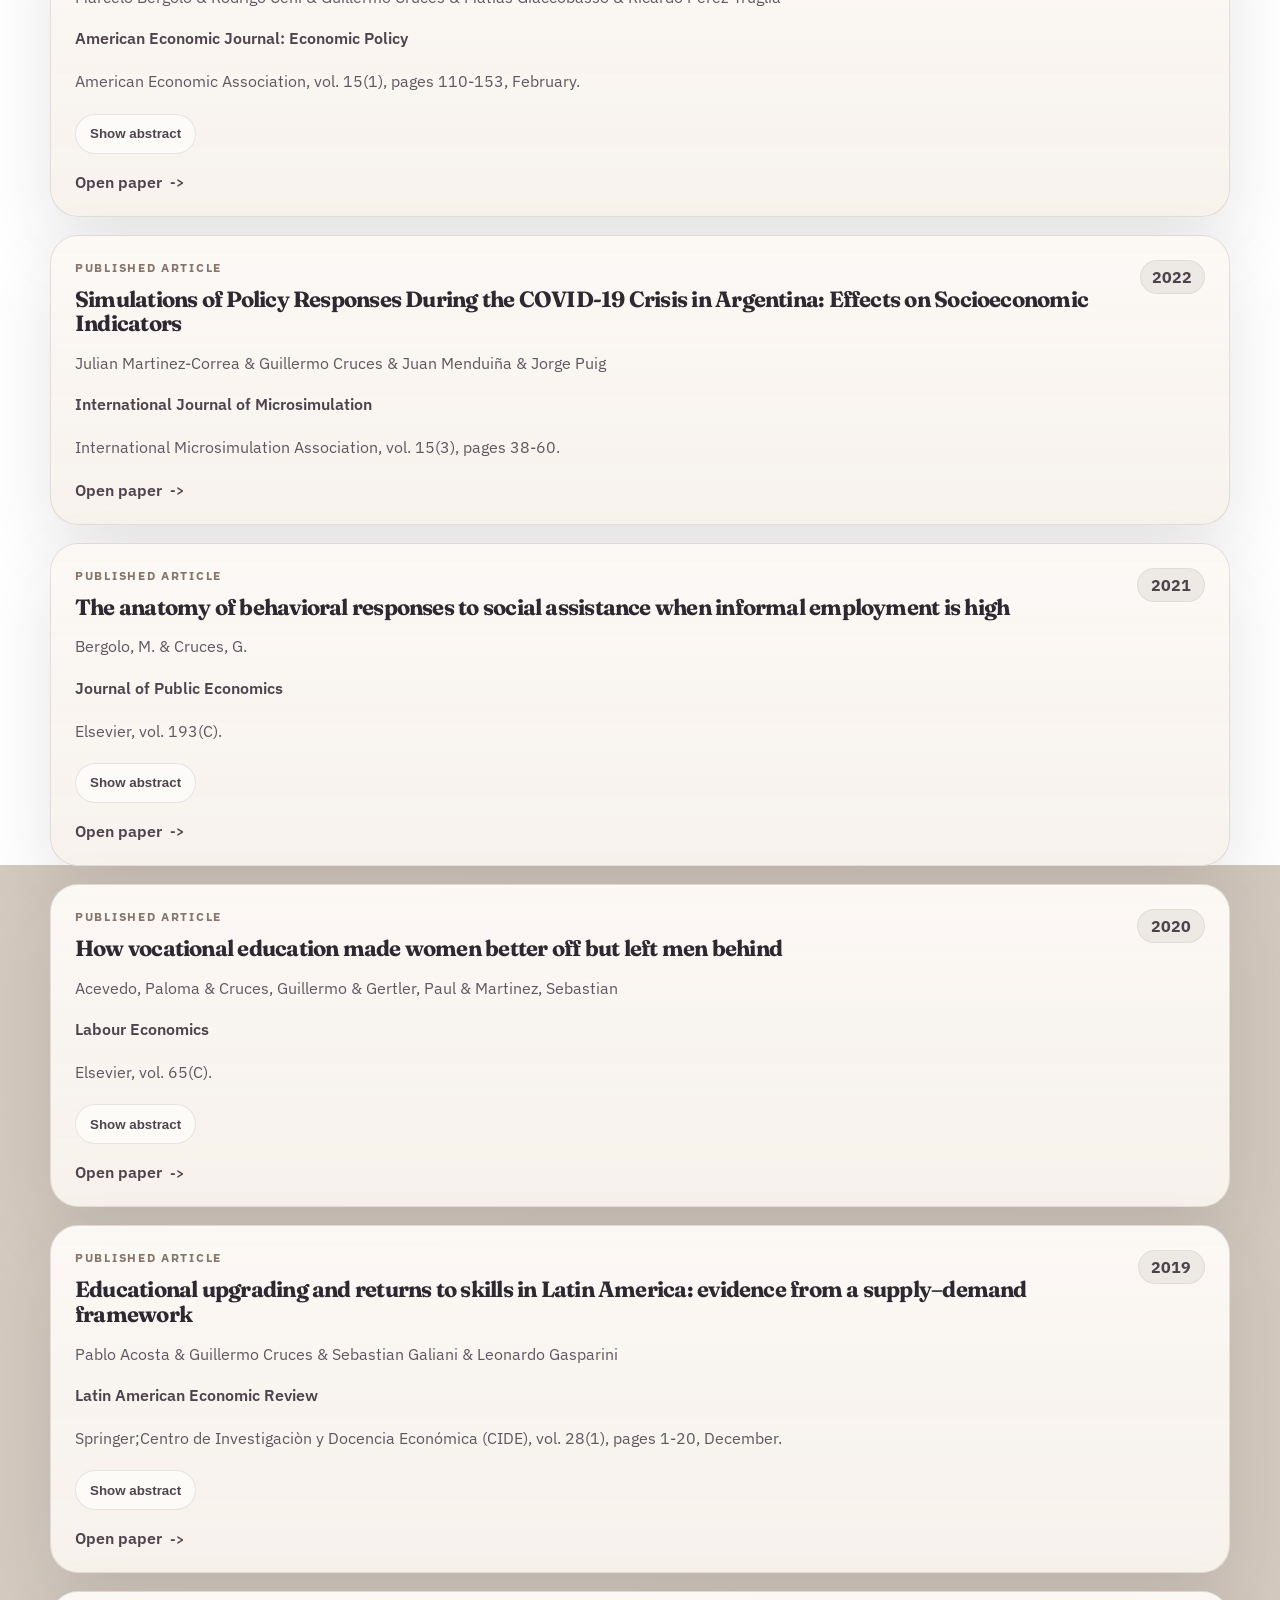
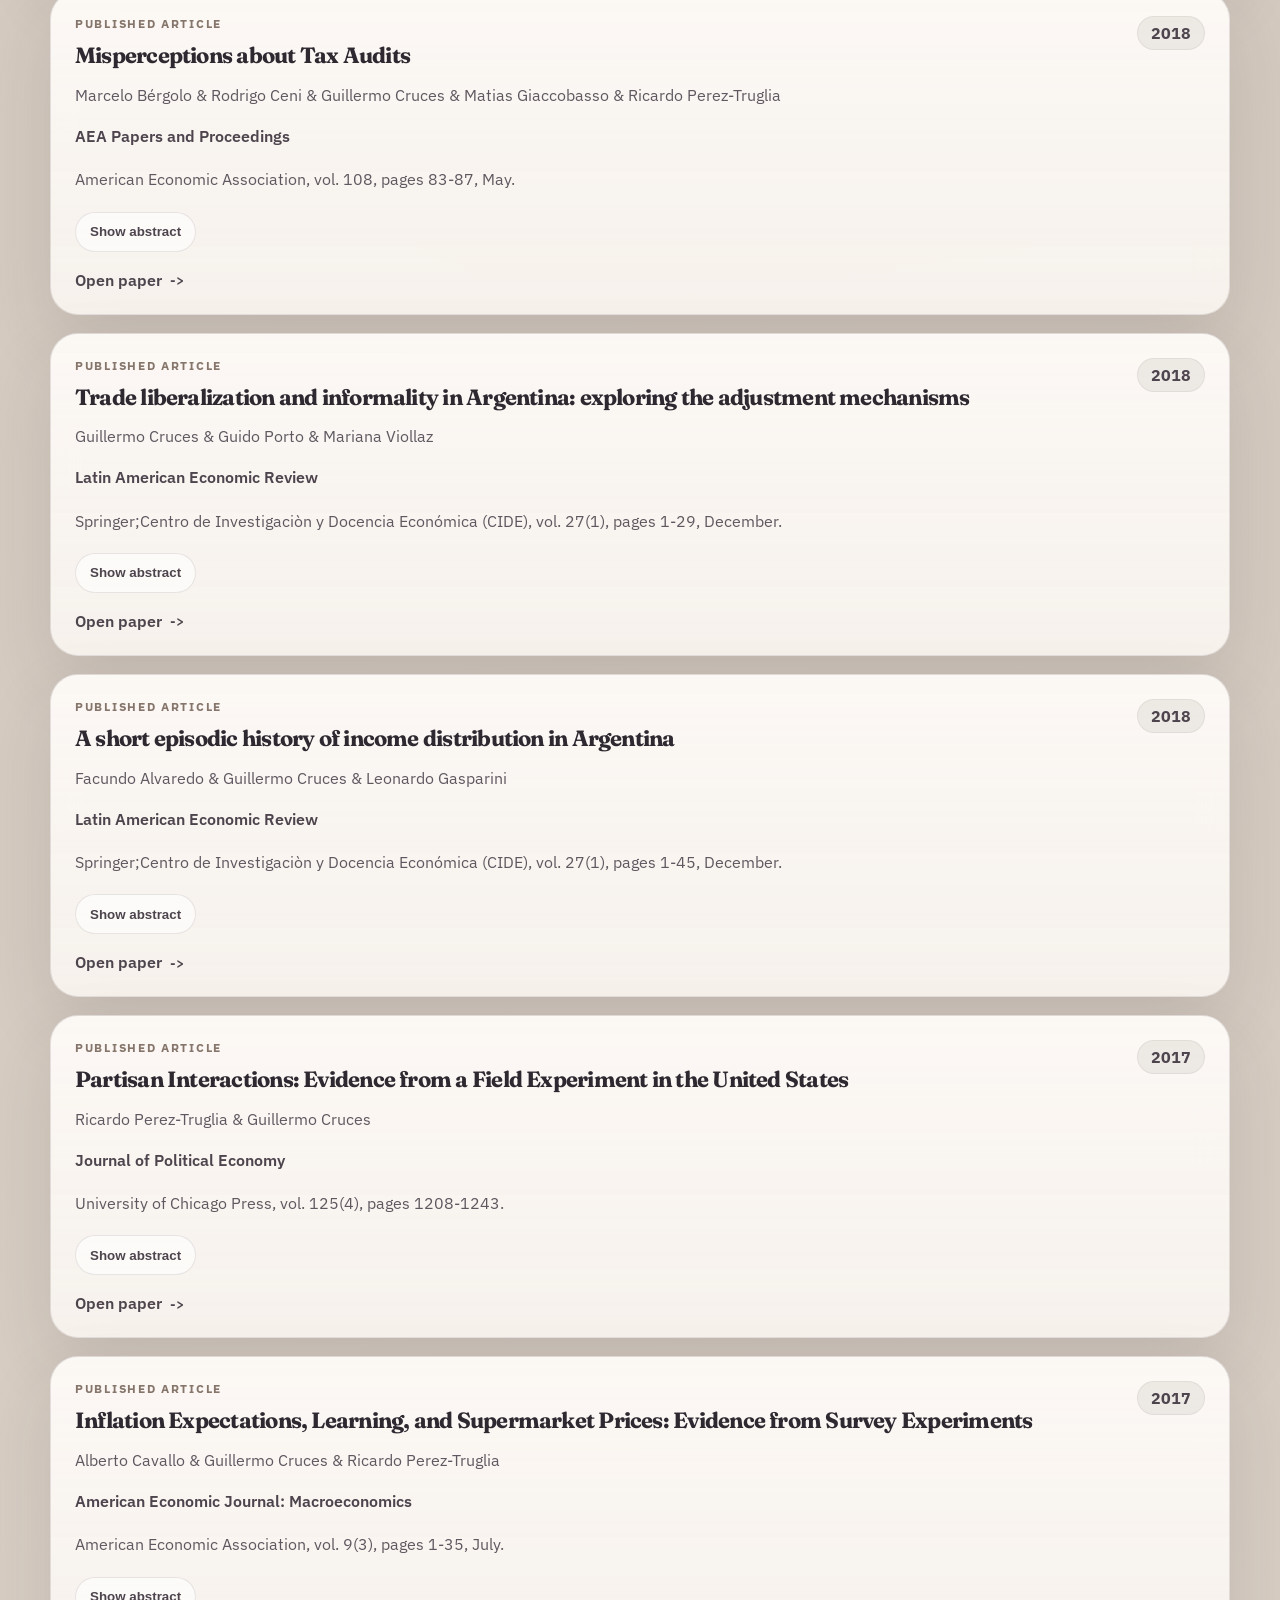
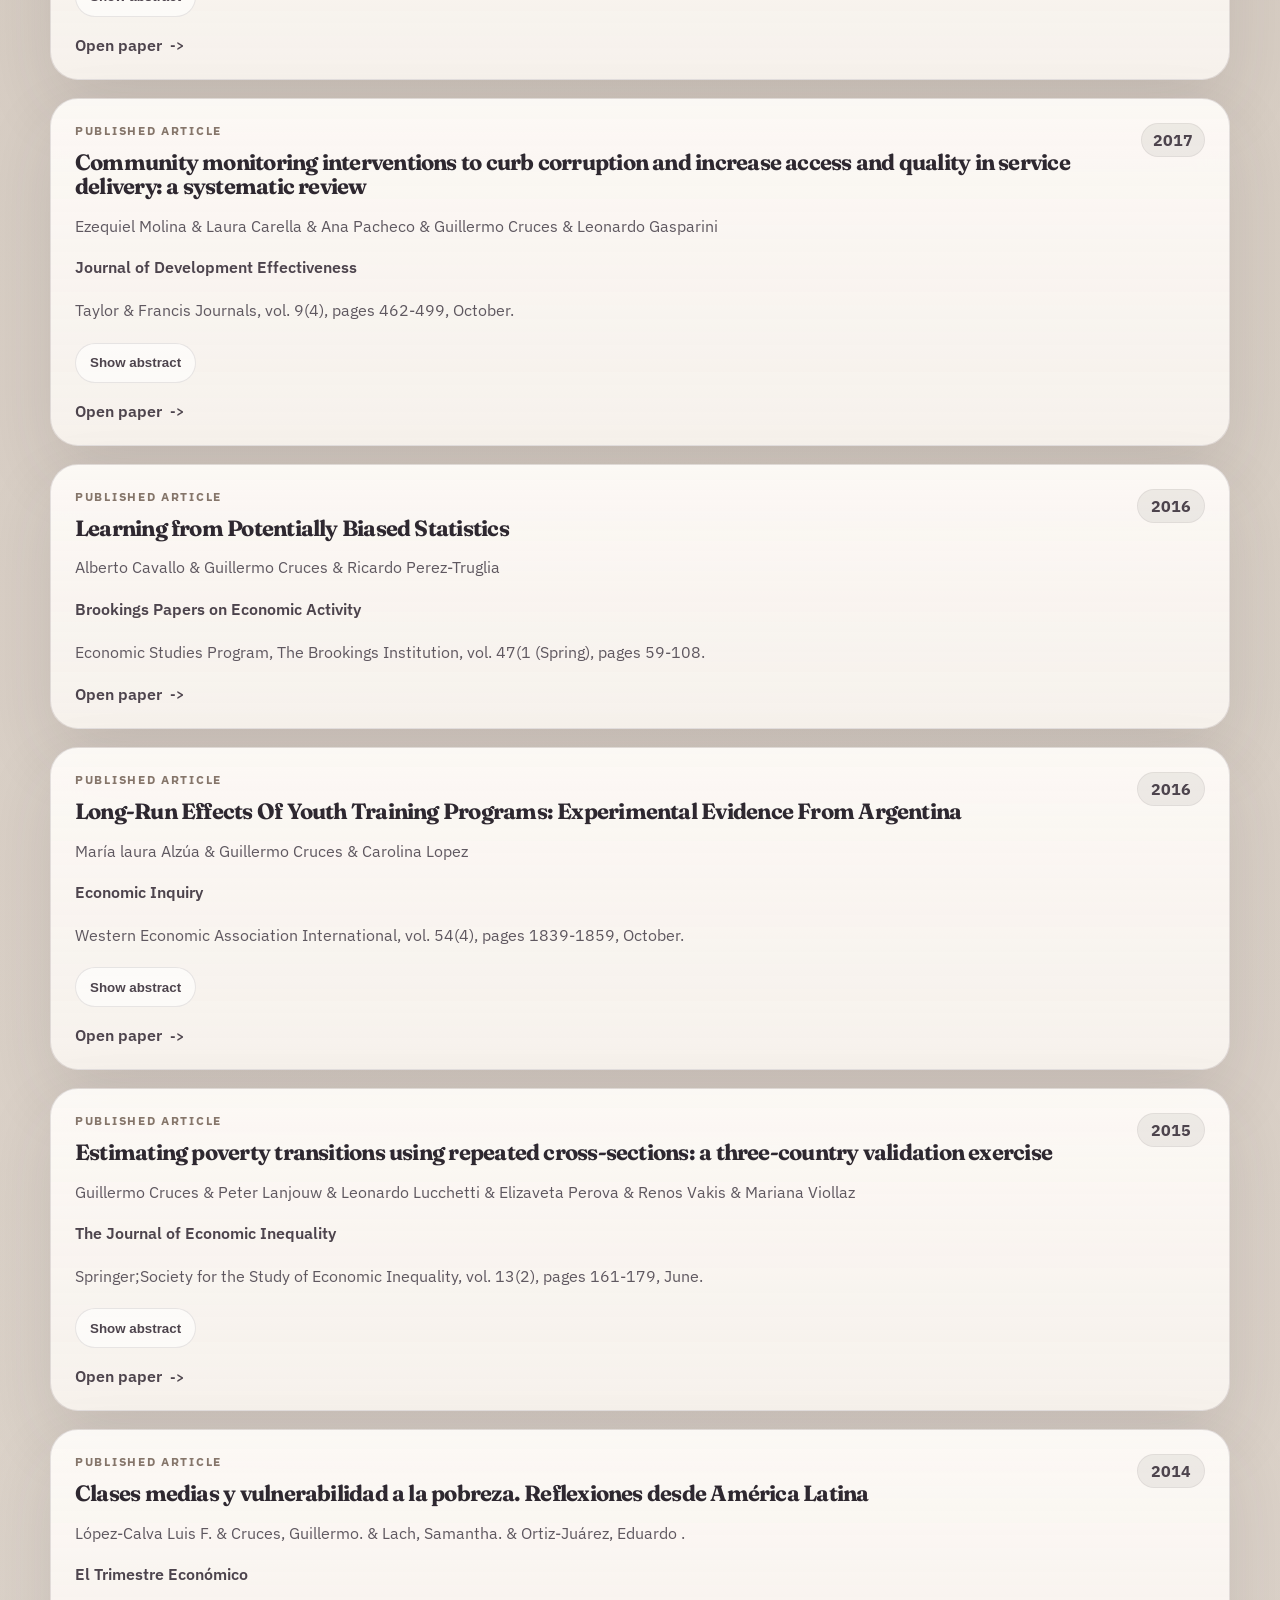
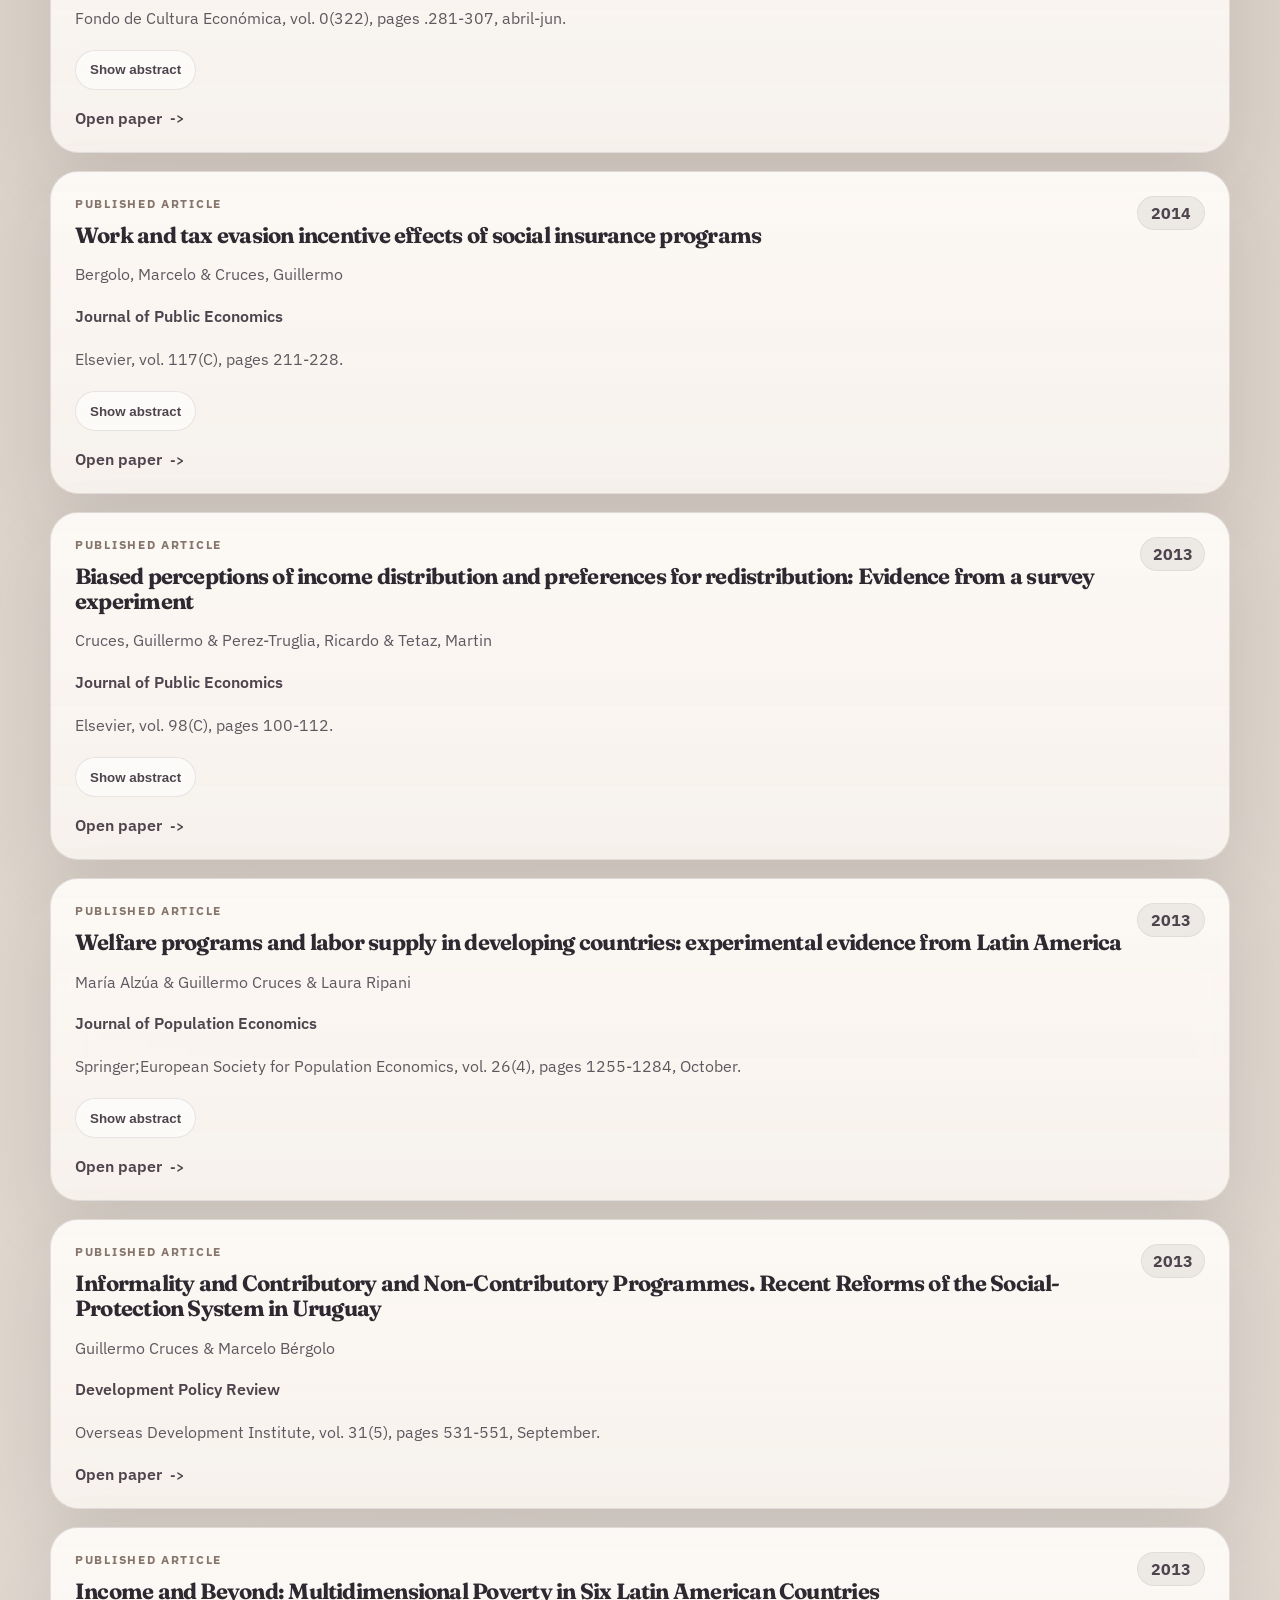
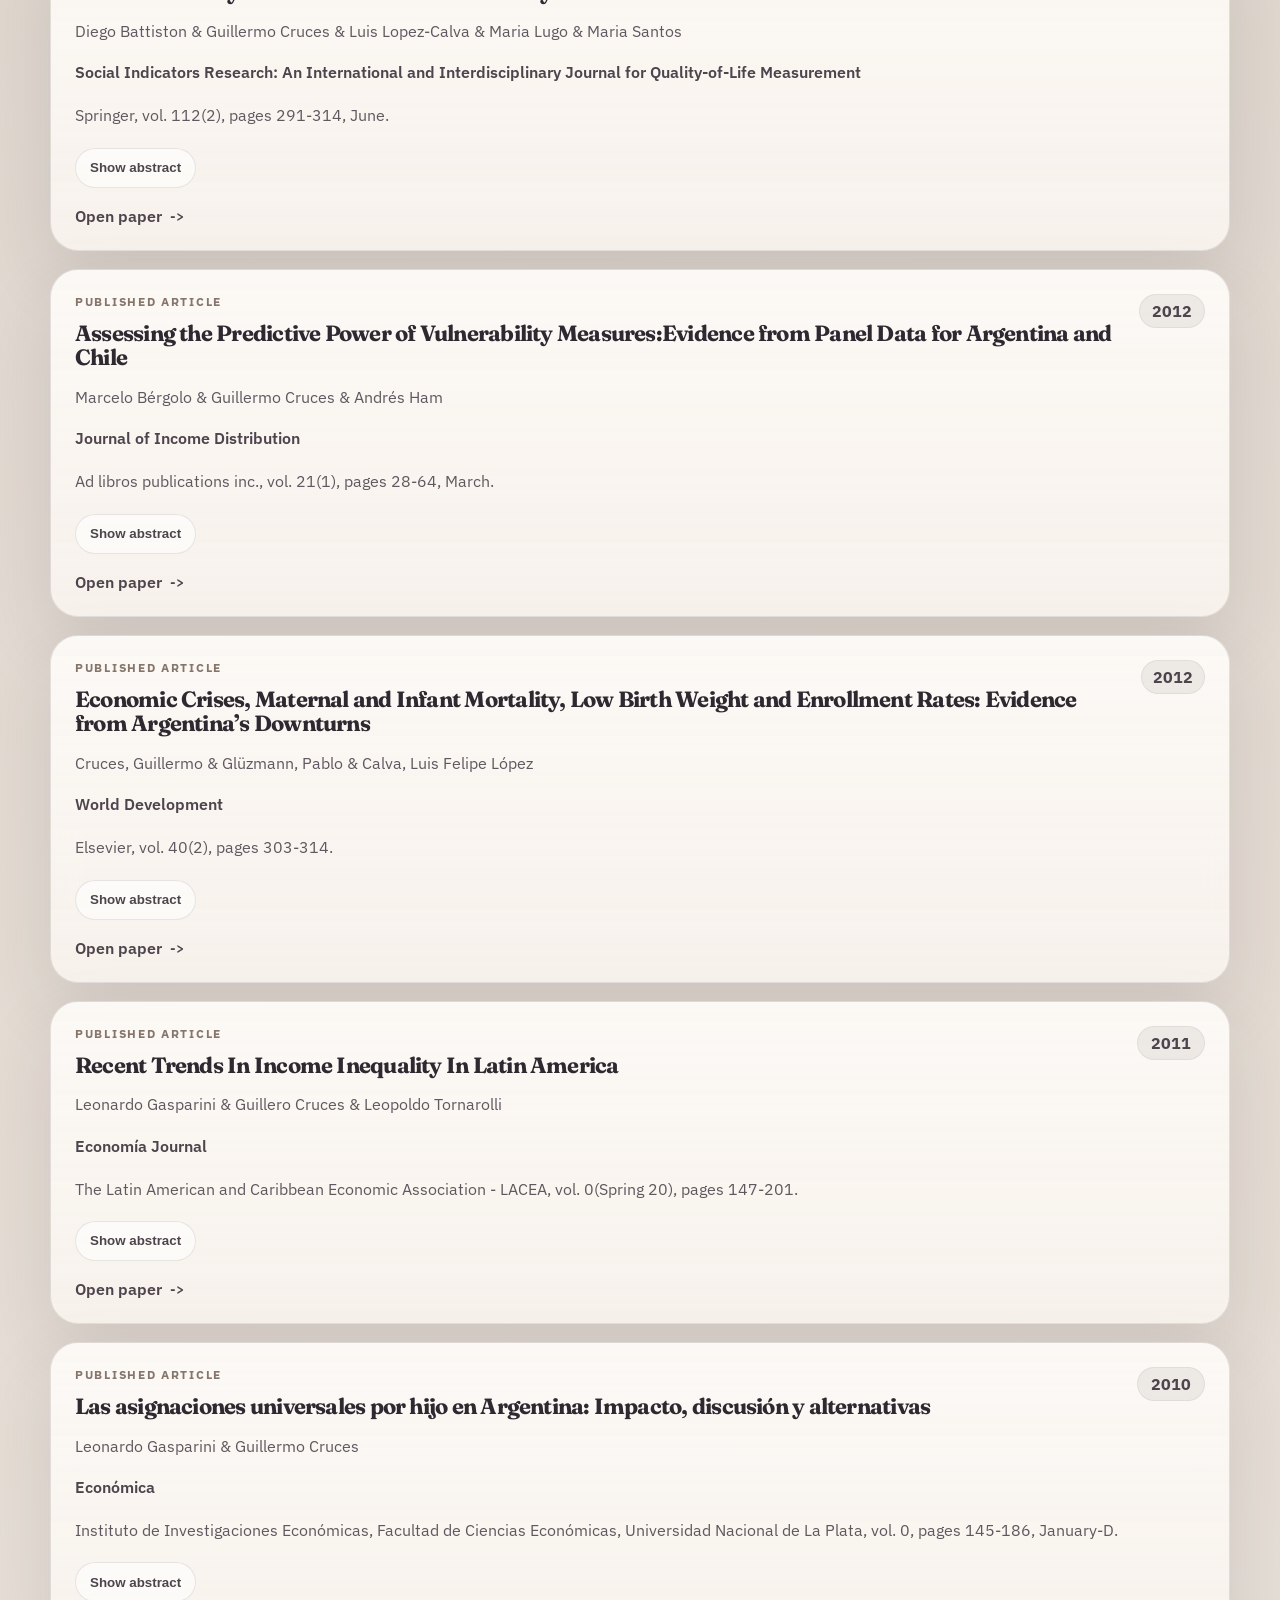
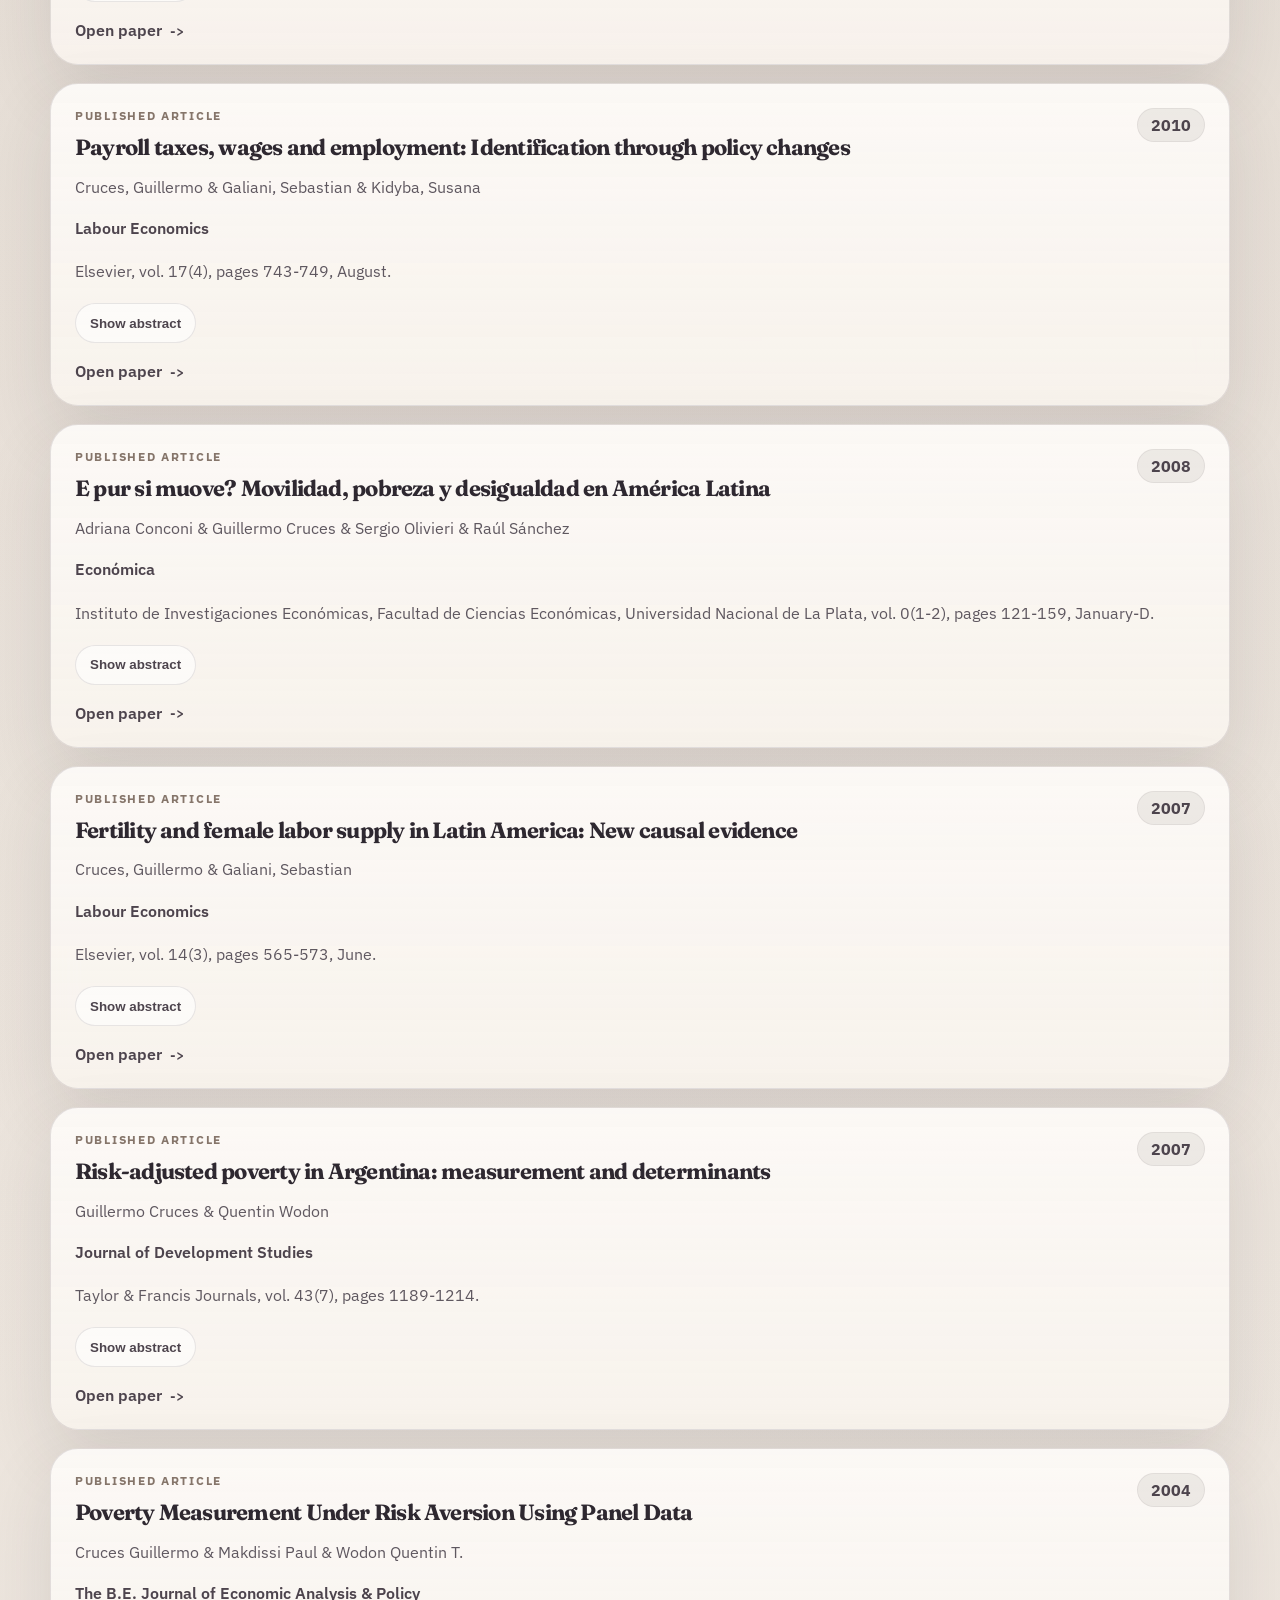
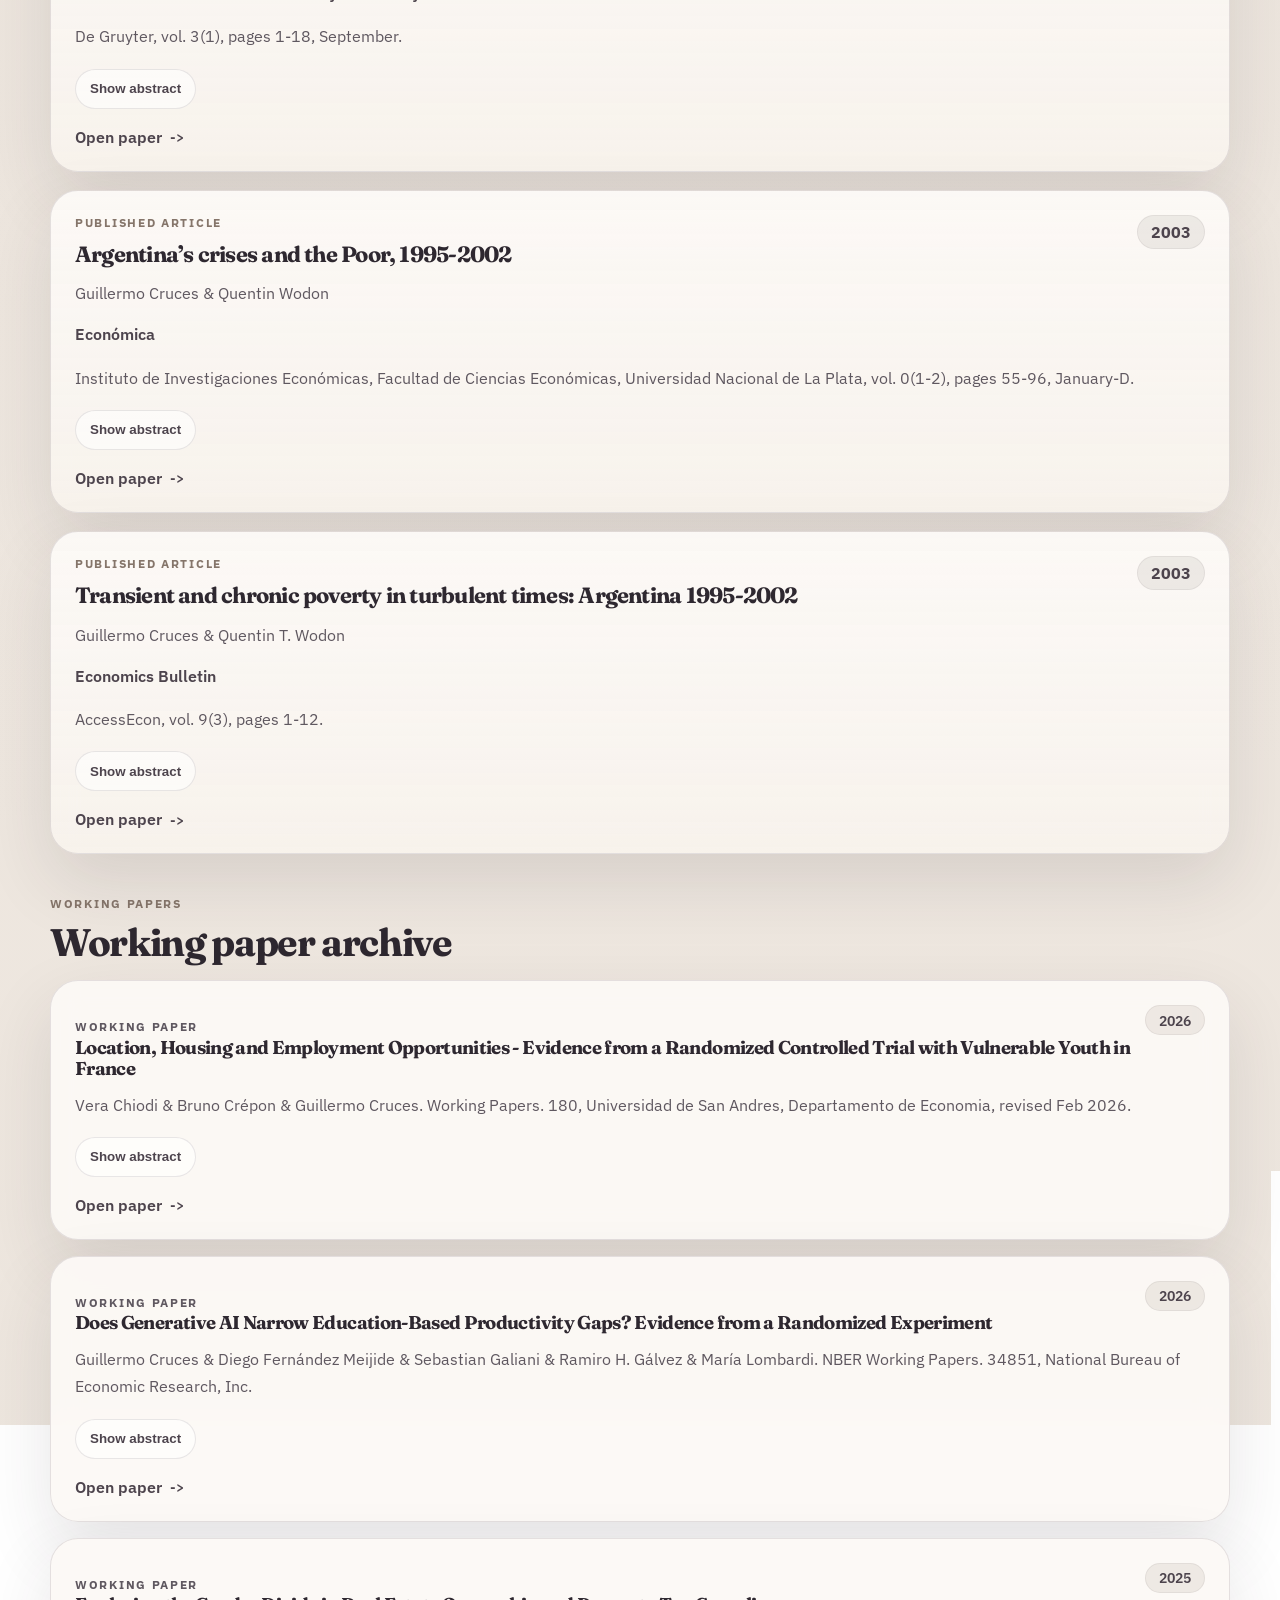
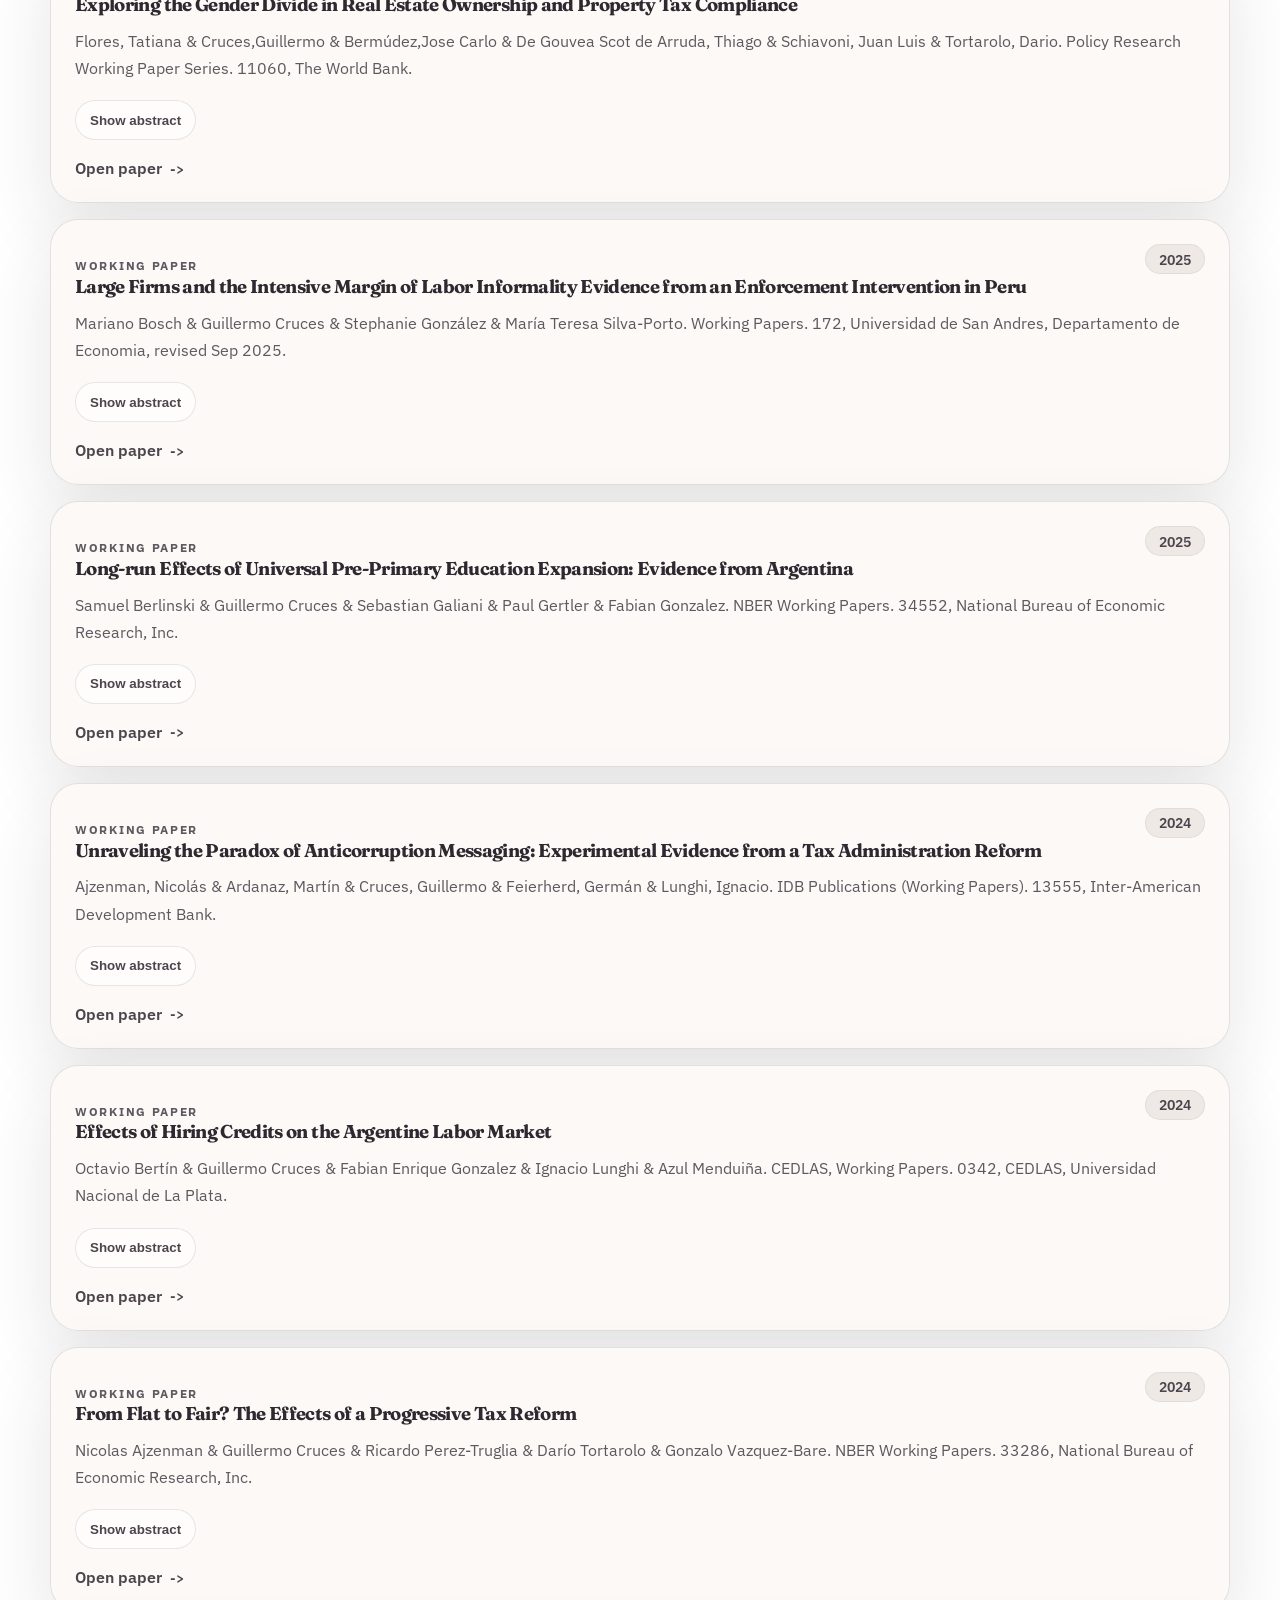
==== commit 24c6c654: "Remove duplicate research topics from hero" ====
--- a/site/index.html
+++ b/site/index.html
@@ -39,13 +39,6 @@
               of Nottingham, with research spanning public economics, labor markets,
               taxation, social protection, poverty, and inequality.
             </p>
-            <ul class="research-areas" aria-label="Research areas">
-              <li>Public Economics</li>
-              <li>Taxation and Behavior</li>
-              <li>Labor Markets</li>
-              <li>Social Protection</li>
-              <li>Poverty and Inequality</li>
-            </ul>
           </div>
 
           <aside class="hero-panel portrait-panel">
--- a/site/styles.css
+++ b/site/styles.css
@@ -125,9 +125,9 @@
 
 .hero {
   display: grid;
-  grid-template-columns: 1fr;
+  grid-template-columns: minmax(0, 1.35fr) minmax(280px, 0.72fr);
   gap: 24px;
-  align-items: stretch;
+  align-items: start;
 }
 
 .hero-copy,
@@ -278,6 +278,7 @@
   gap: 20px;
   align-content: start;
   padding: 24px;
+  max-width: 360px;
   border-radius: 32px;
   color: #f4efea;
   background:
@@ -291,7 +292,8 @@
   margin: 0;
   overflow: hidden;
   border-radius: 26px;
-  aspect-ratio: 0.86;
+  aspect-ratio: 0.88;
+  max-height: 340px;
   background: linear-gradient(180deg, rgba(226, 224, 222, 0.25), rgba(170, 158, 147, 0.18));
 }
 
@@ -344,8 +346,8 @@
 
 .mini-link-copy span {
   color: rgba(242, 237, 233, 0.82);
-  font-size: 0.94rem;
-  line-height: 1.5;
+  font-size: 0.88rem;
+  line-height: 1.45;
 }
 
 .mini-link::after {
@@ -585,6 +587,14 @@
 }
 
 @media (max-width: 1080px) {
+  .hero {
+    grid-template-columns: 1fr;
+  }
+
+  .portrait-panel {
+    max-width: none;
+  }
+
   .section-heading {
     align-items: start;
     flex-direction: column;
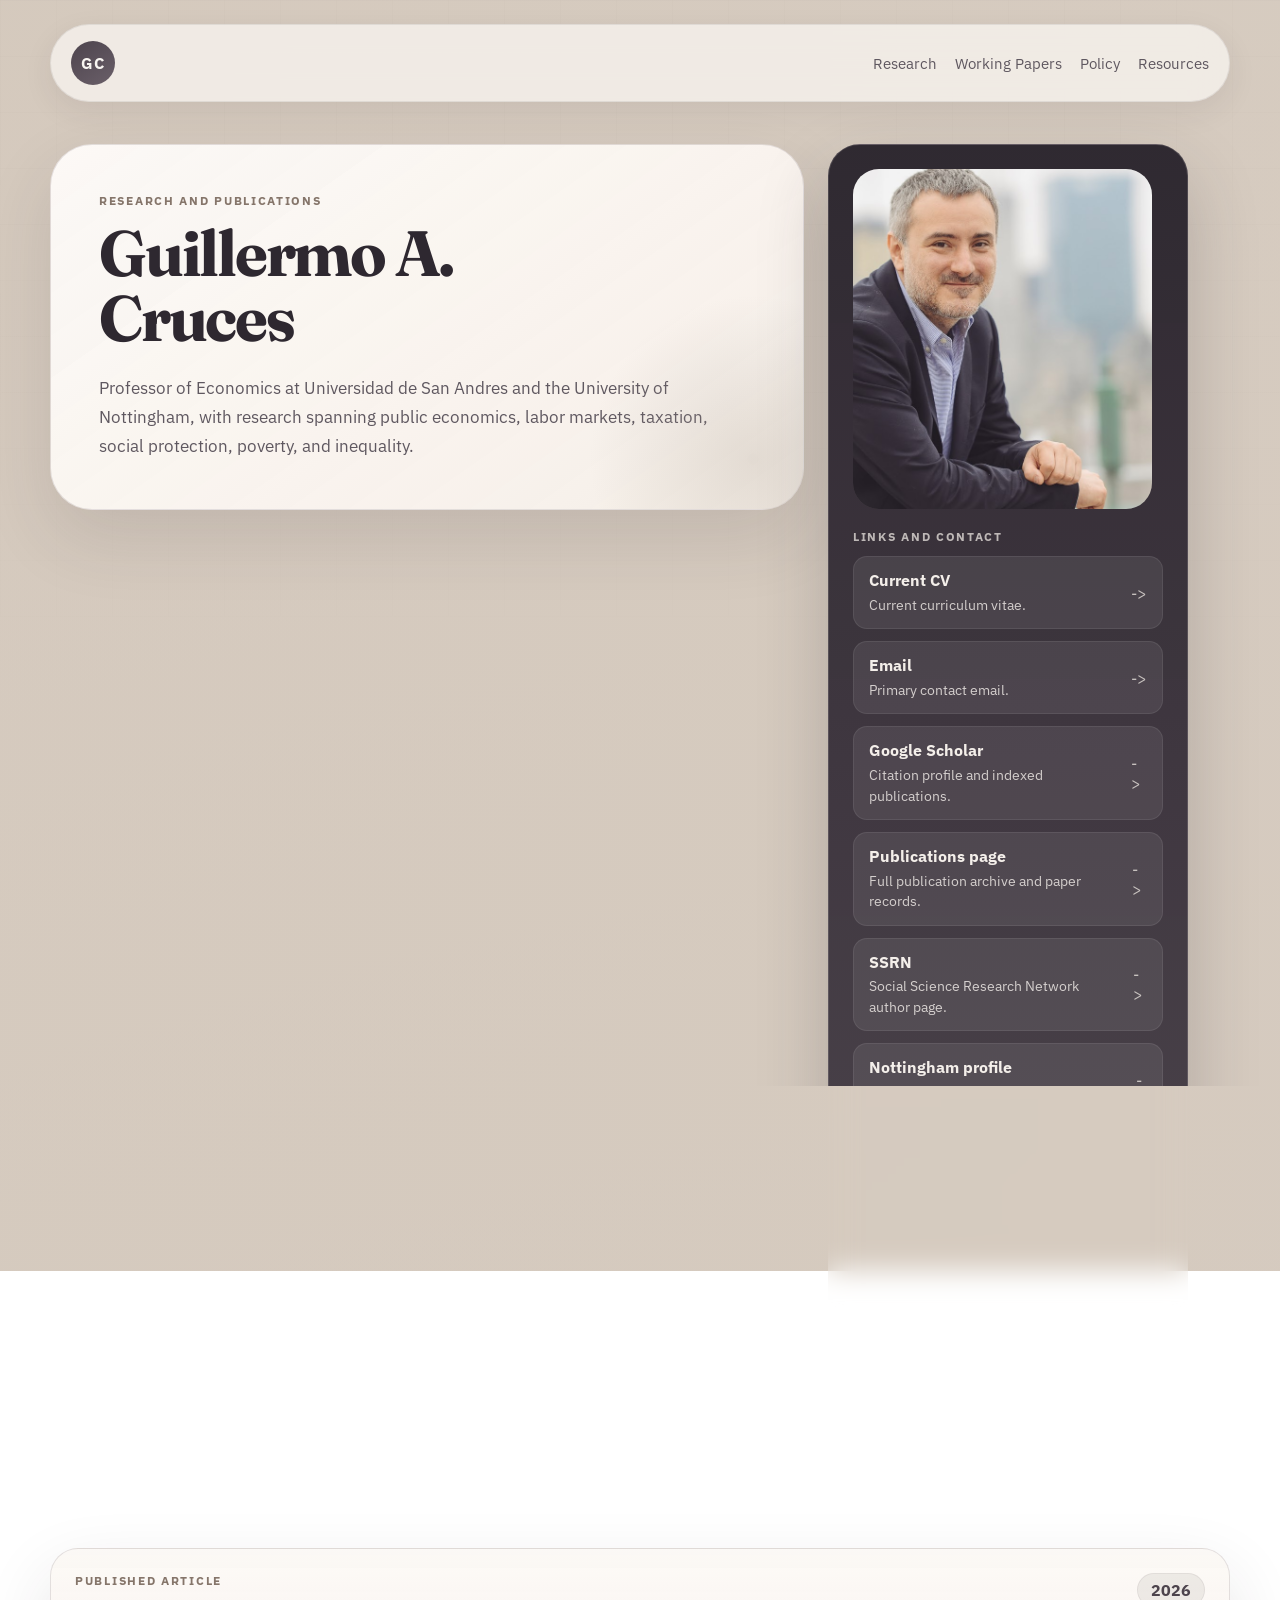
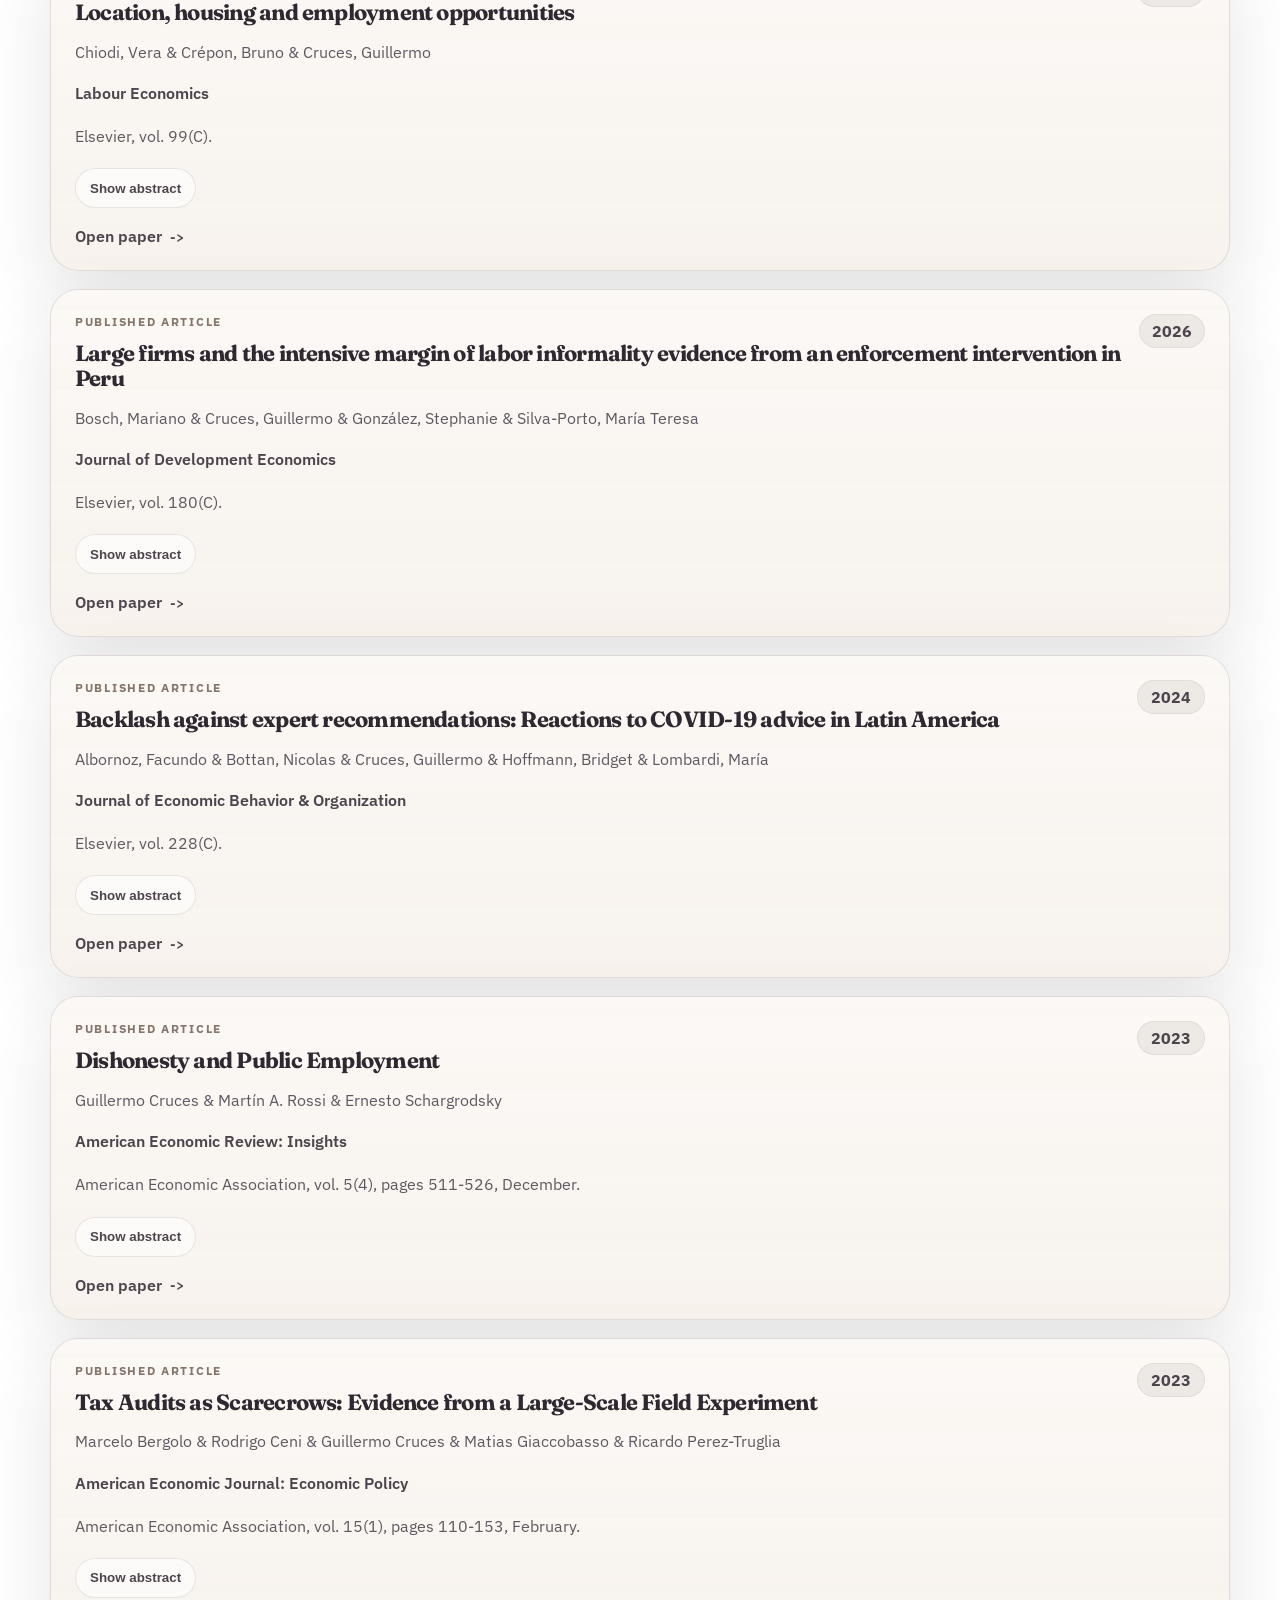
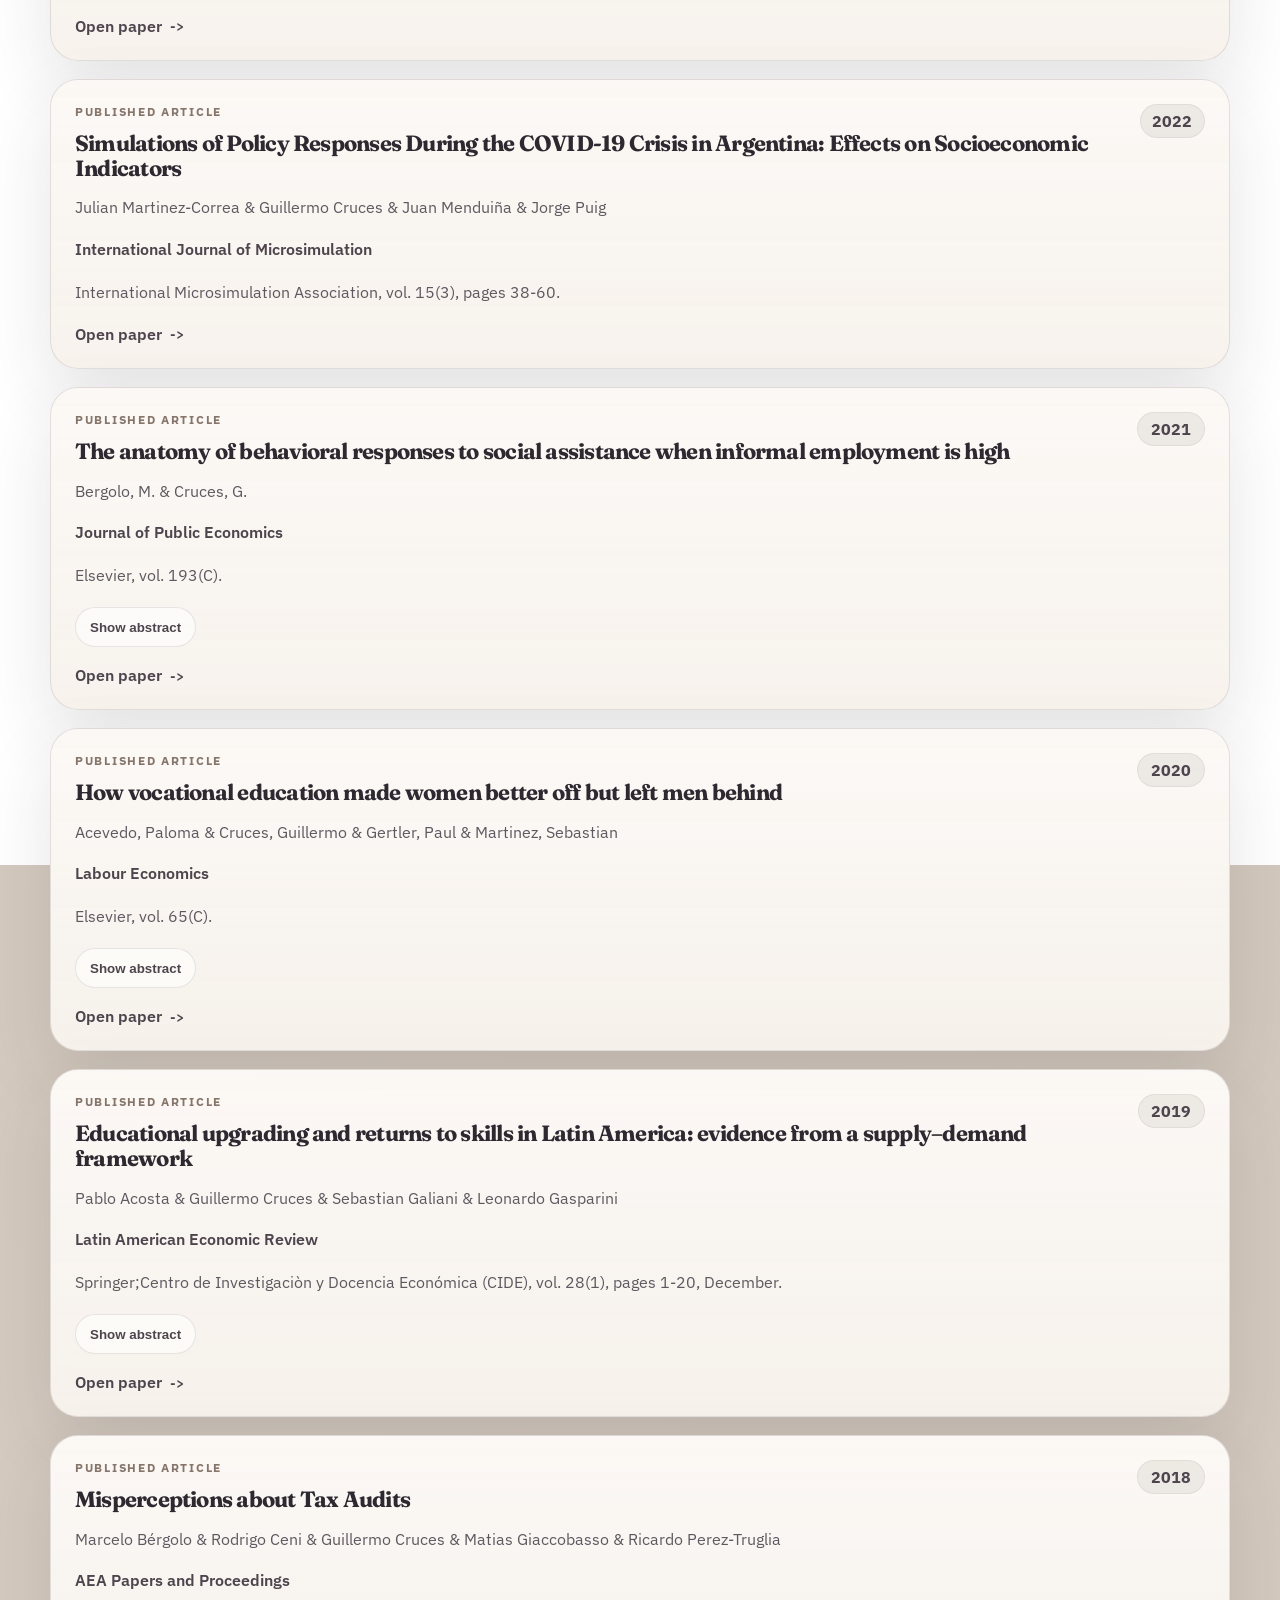
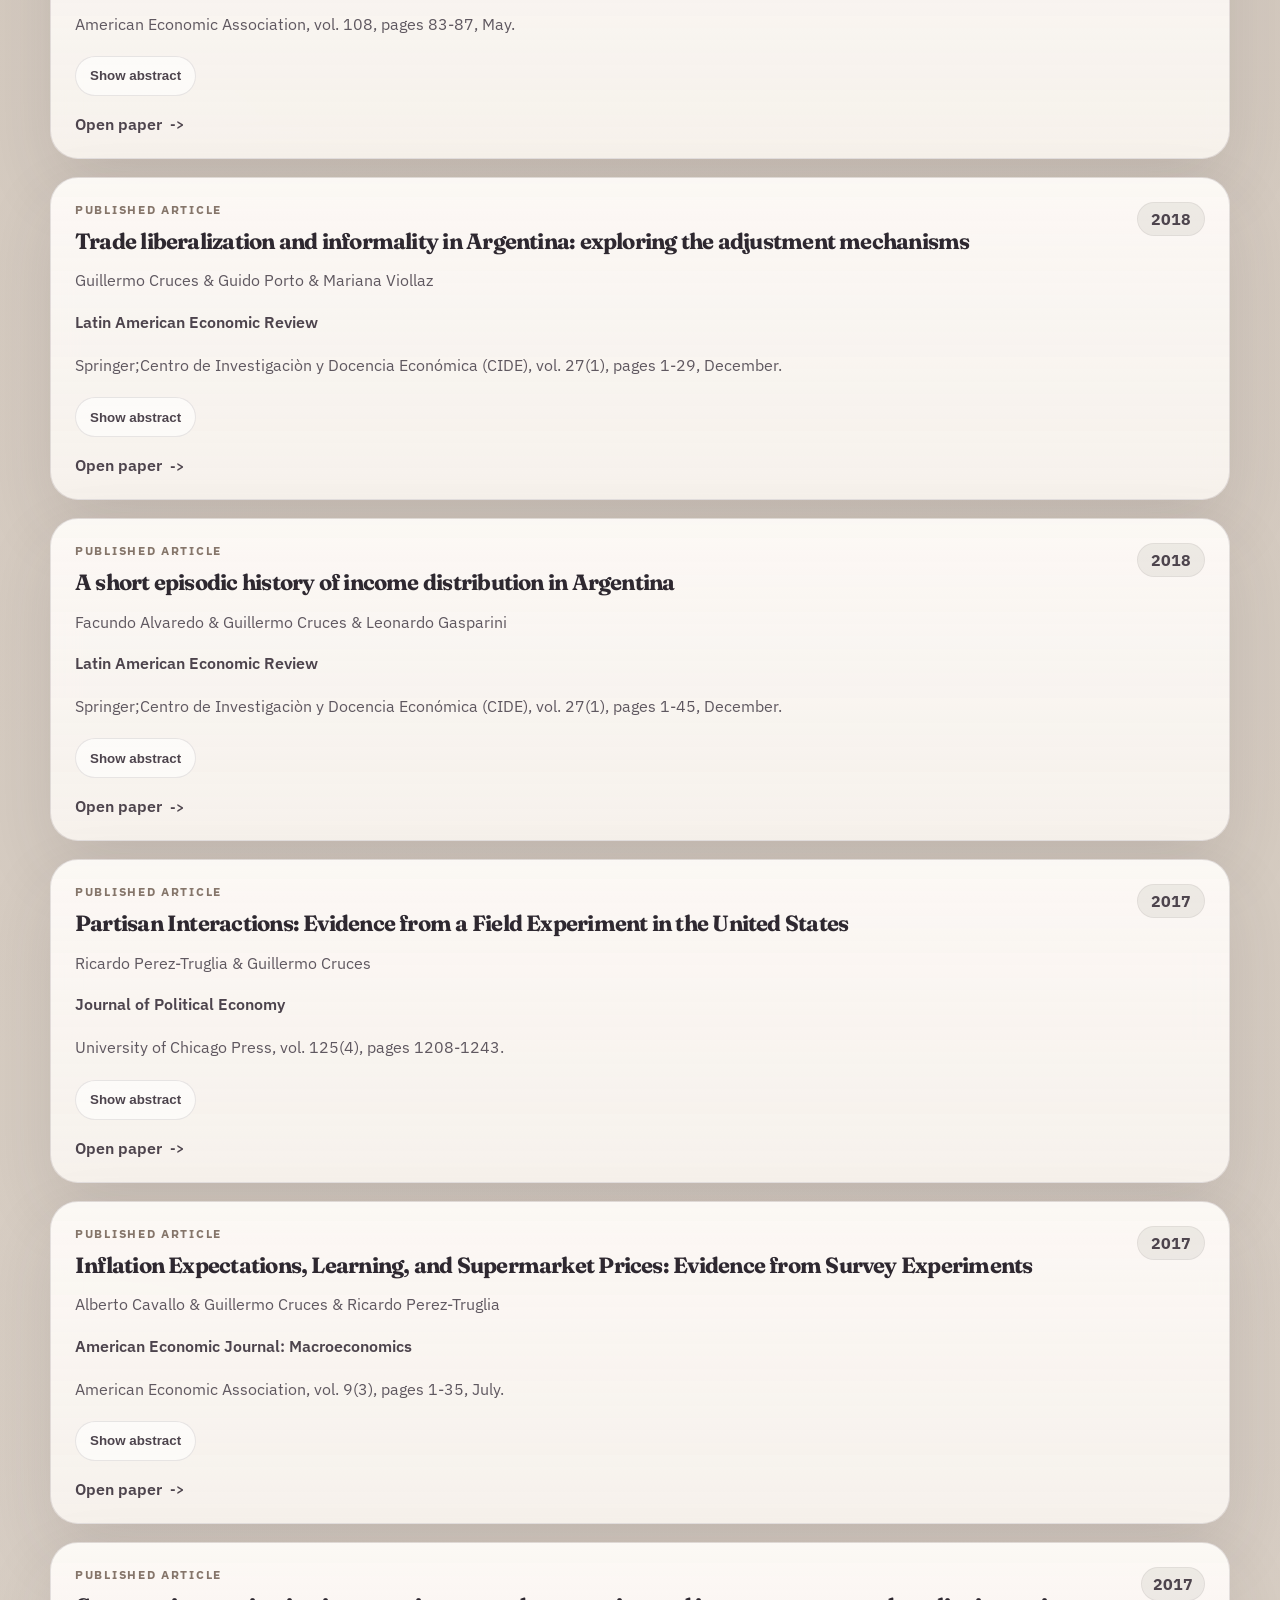
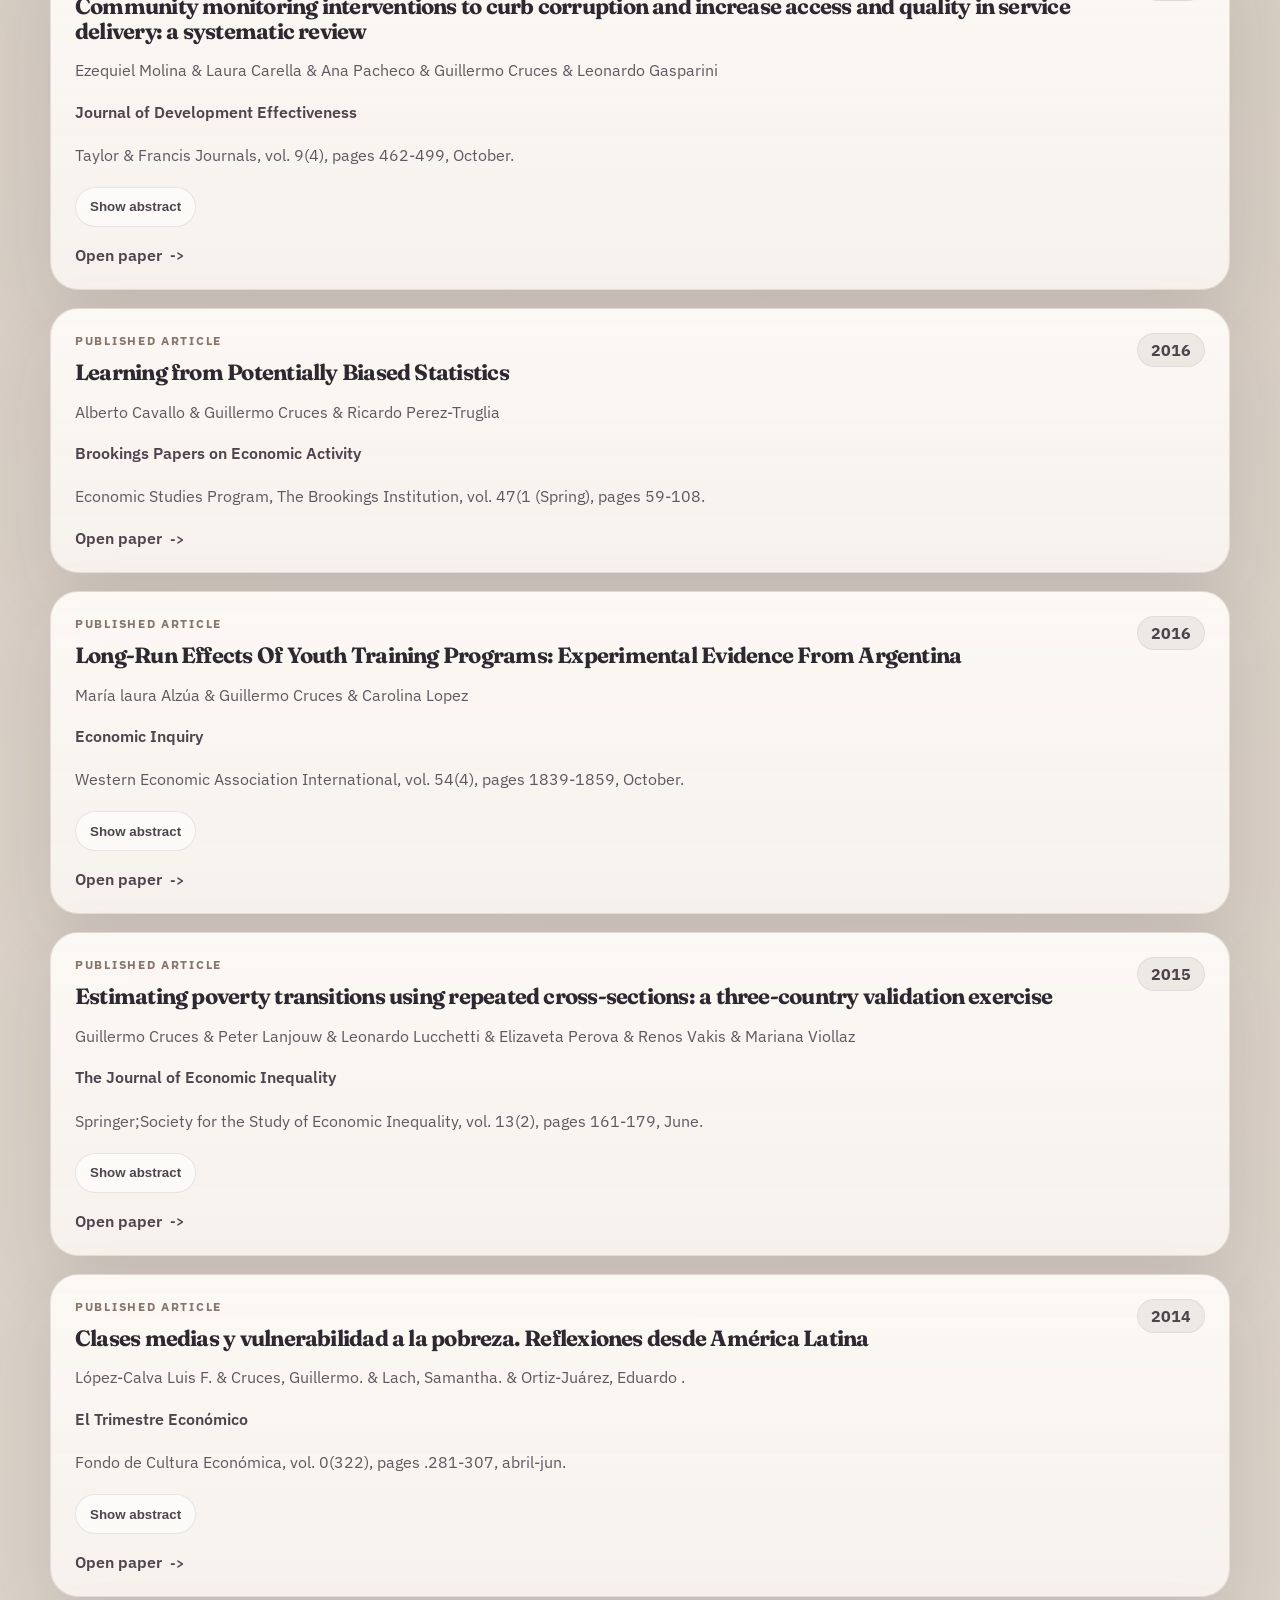
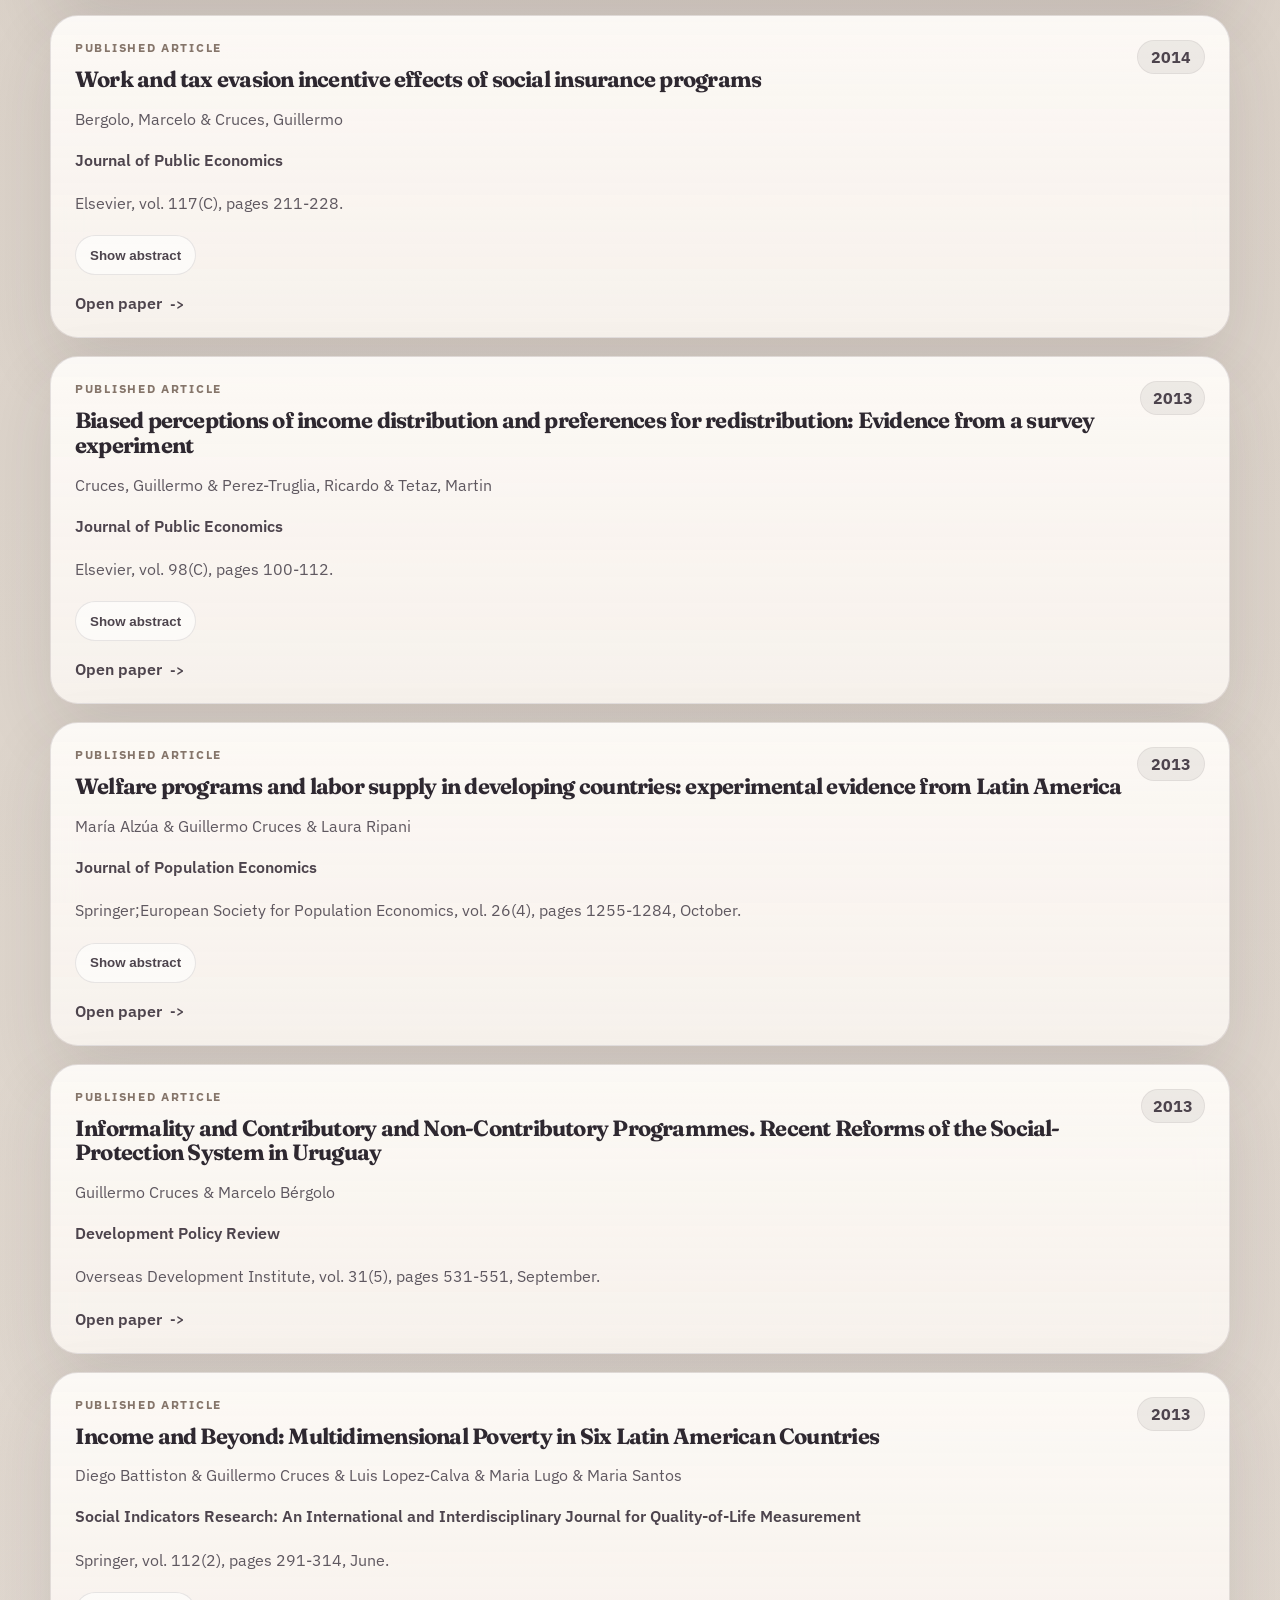
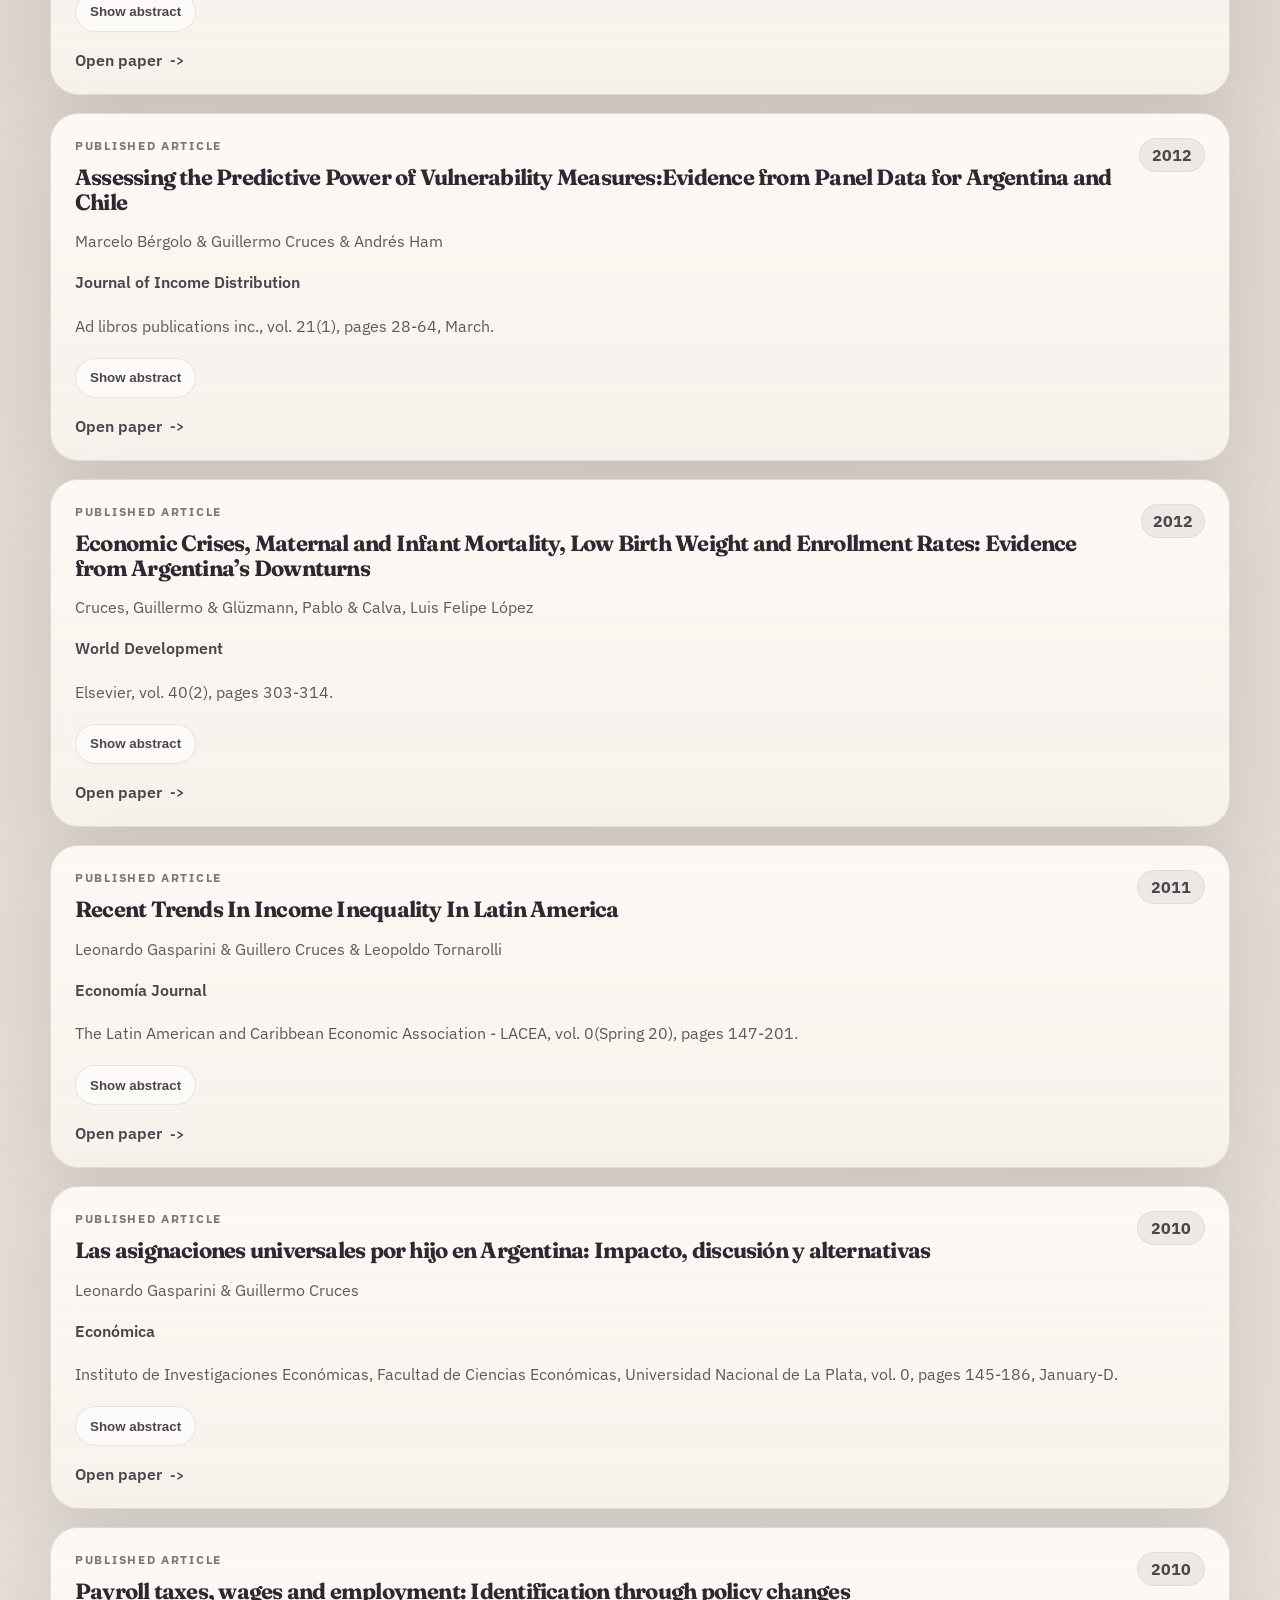
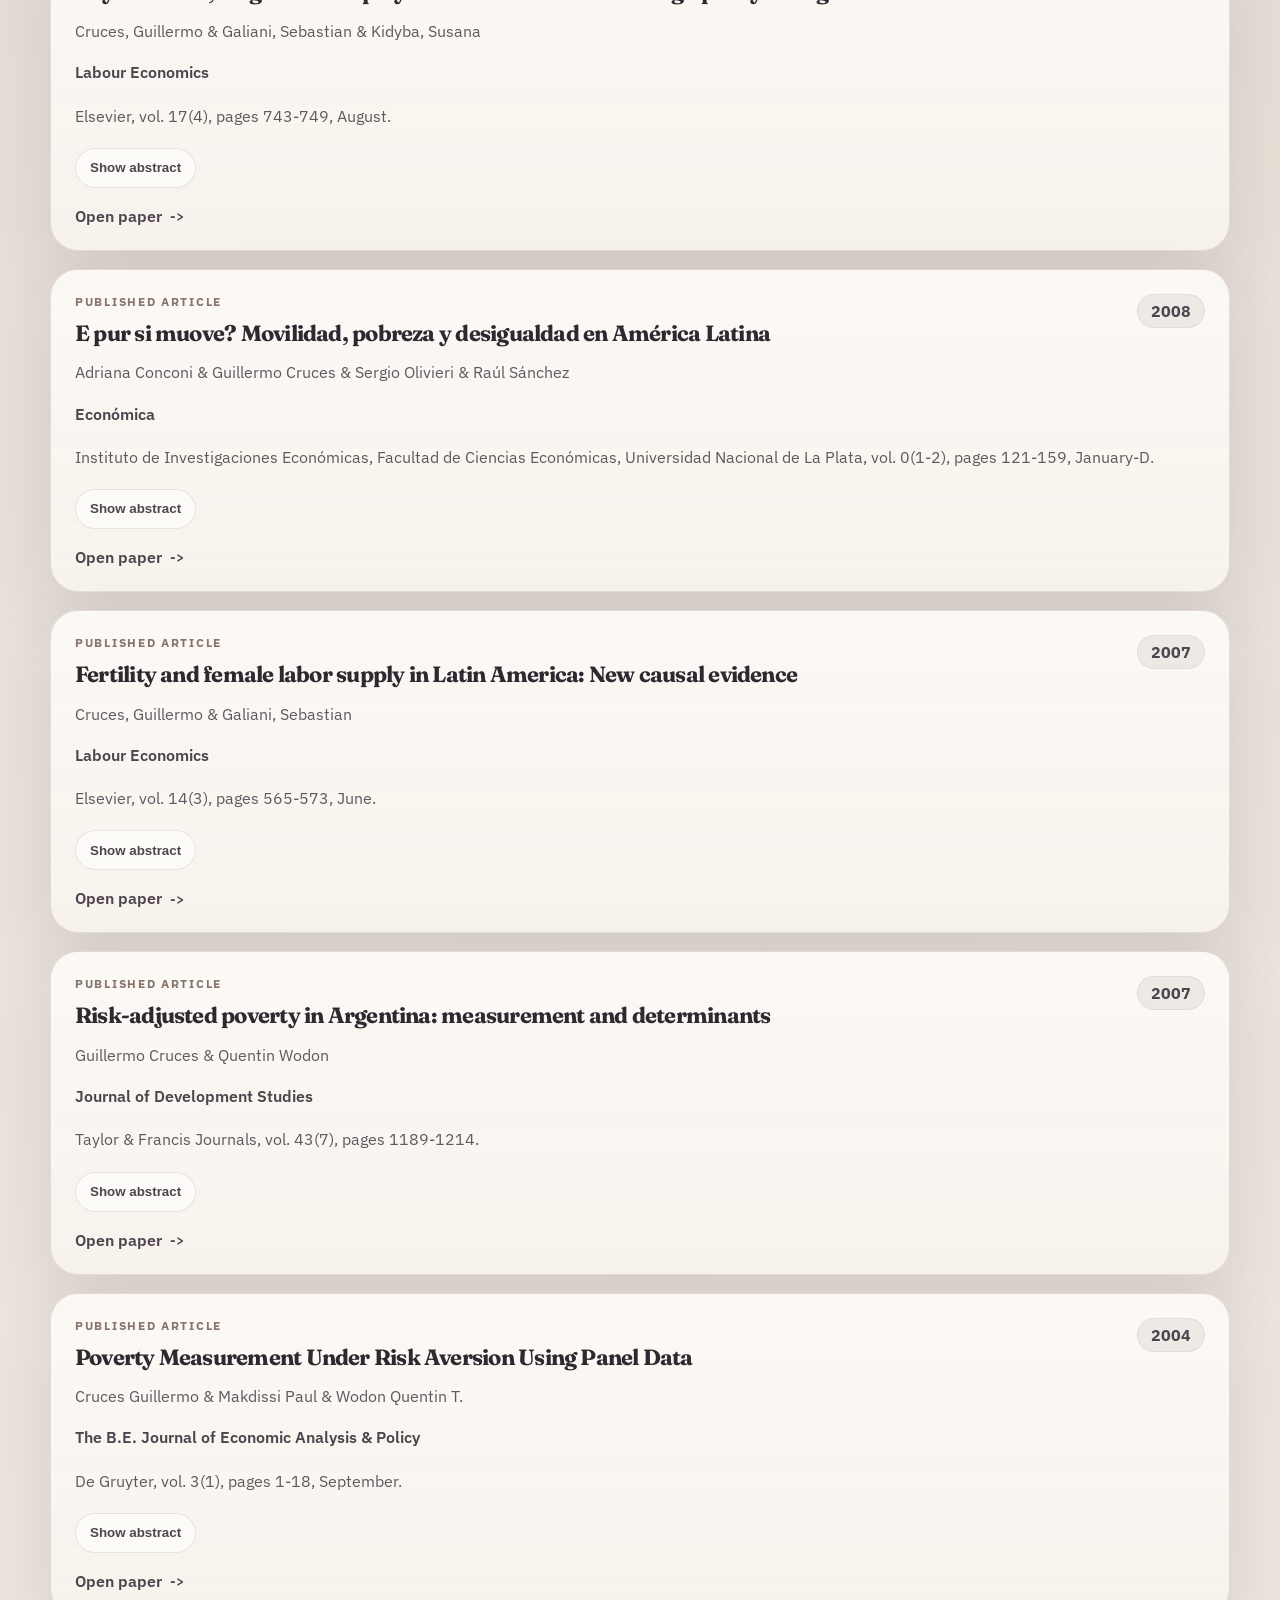
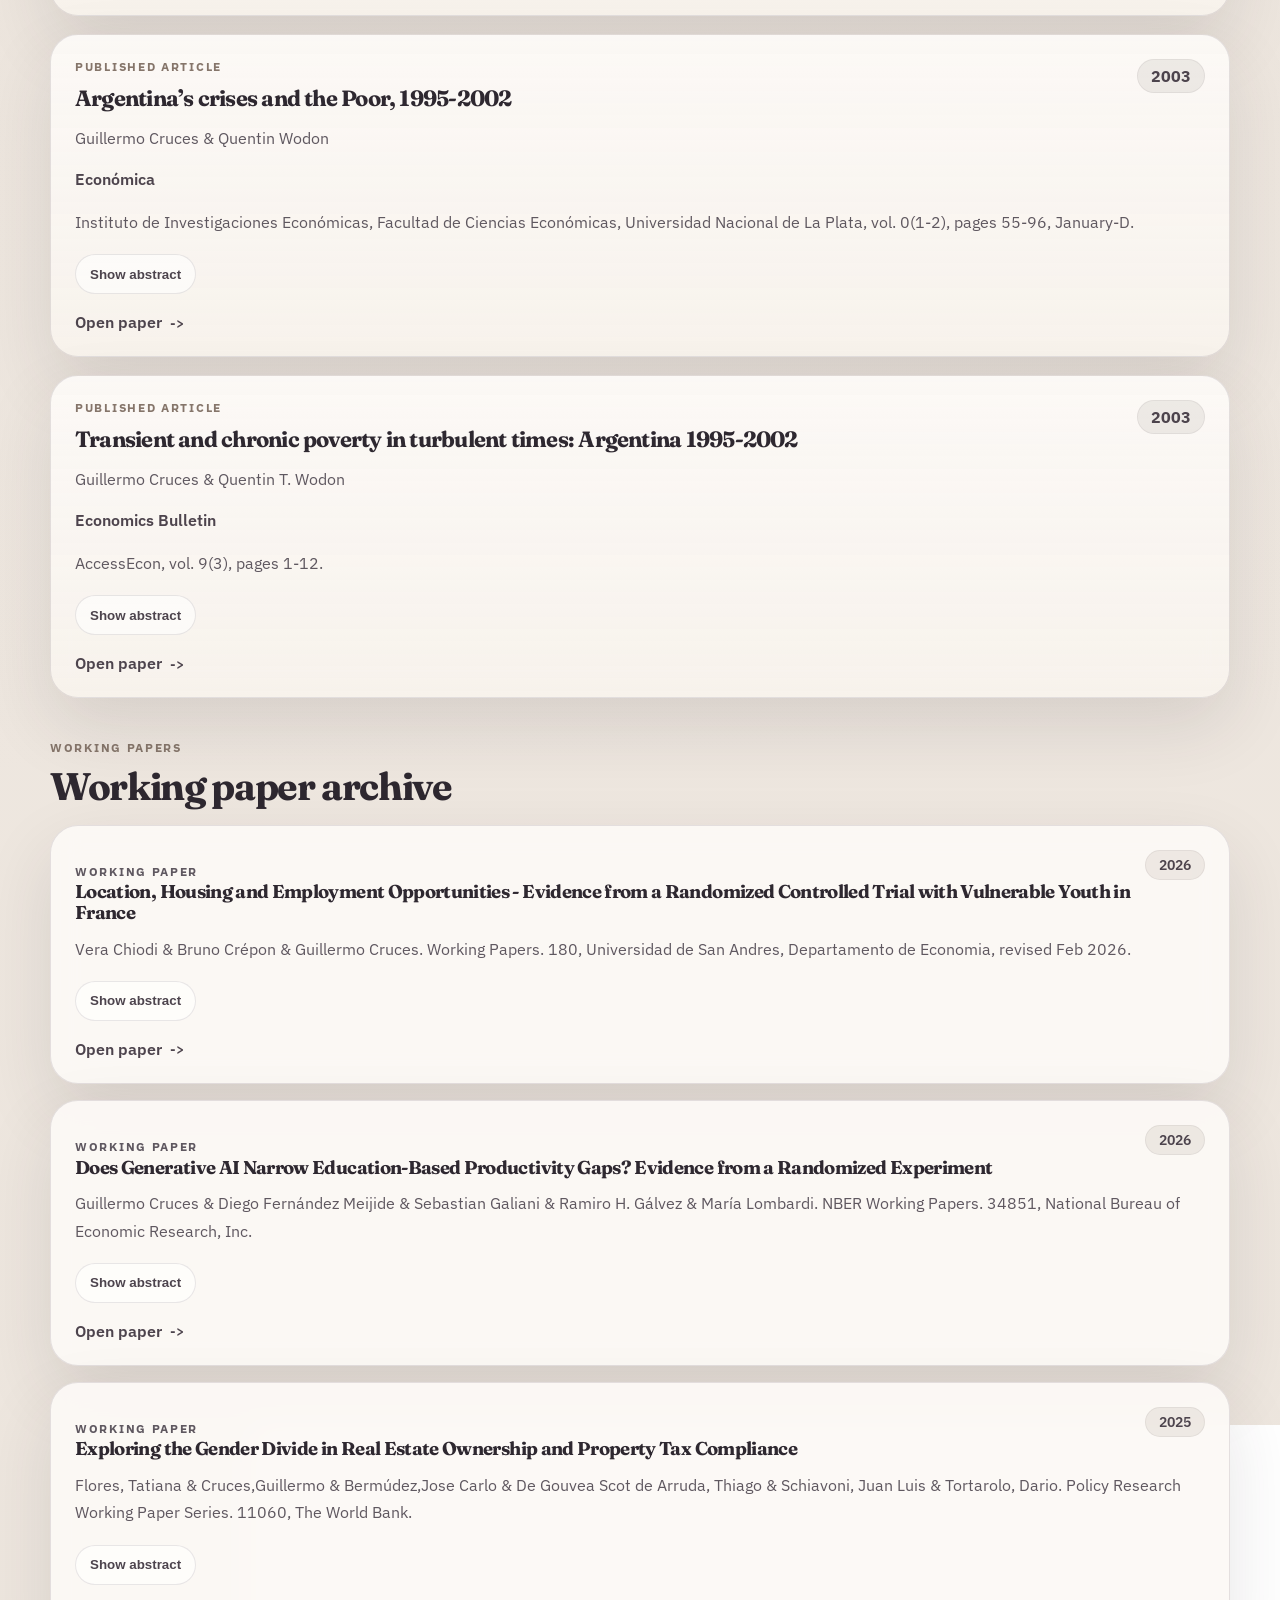
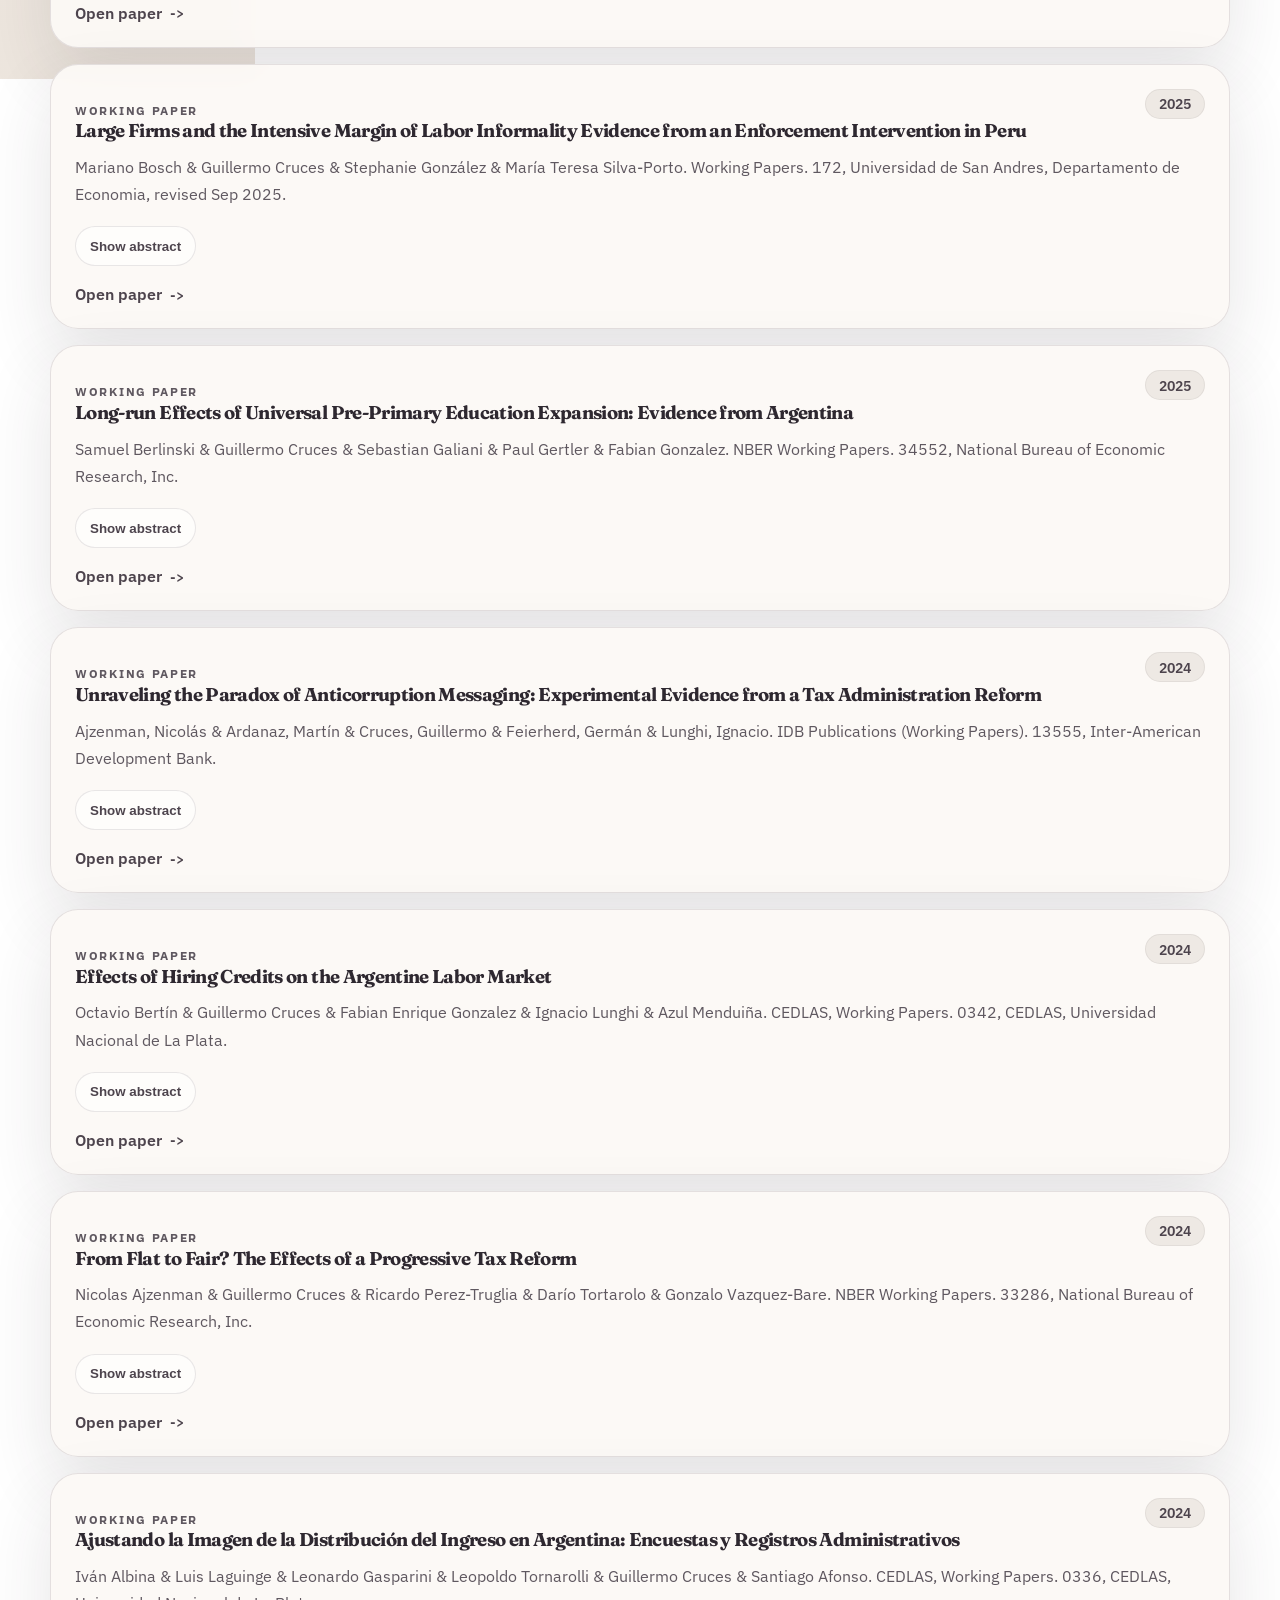
==== commit df81f42f: "Remove hero panel description" ====
--- a/site/index.html
+++ b/site/index.html
@@ -48,13 +48,6 @@
                 alt="Portrait of Guillermo Cruces"
               />
             </figure>
-            <div class="panel-block">
-              <p class="panel-label">Guillermo Cruces</p>
-              <p class="panel-summary">
-                Current CV, contact information, and external profiles in one place.
-                The publication lists below open each paper record directly.
-              </p>
-            </div>
             <div class="panel-block">
               <p class="panel-label">Links and contact</p>
               <div id="hero-links" class="mini-link-list"></div>
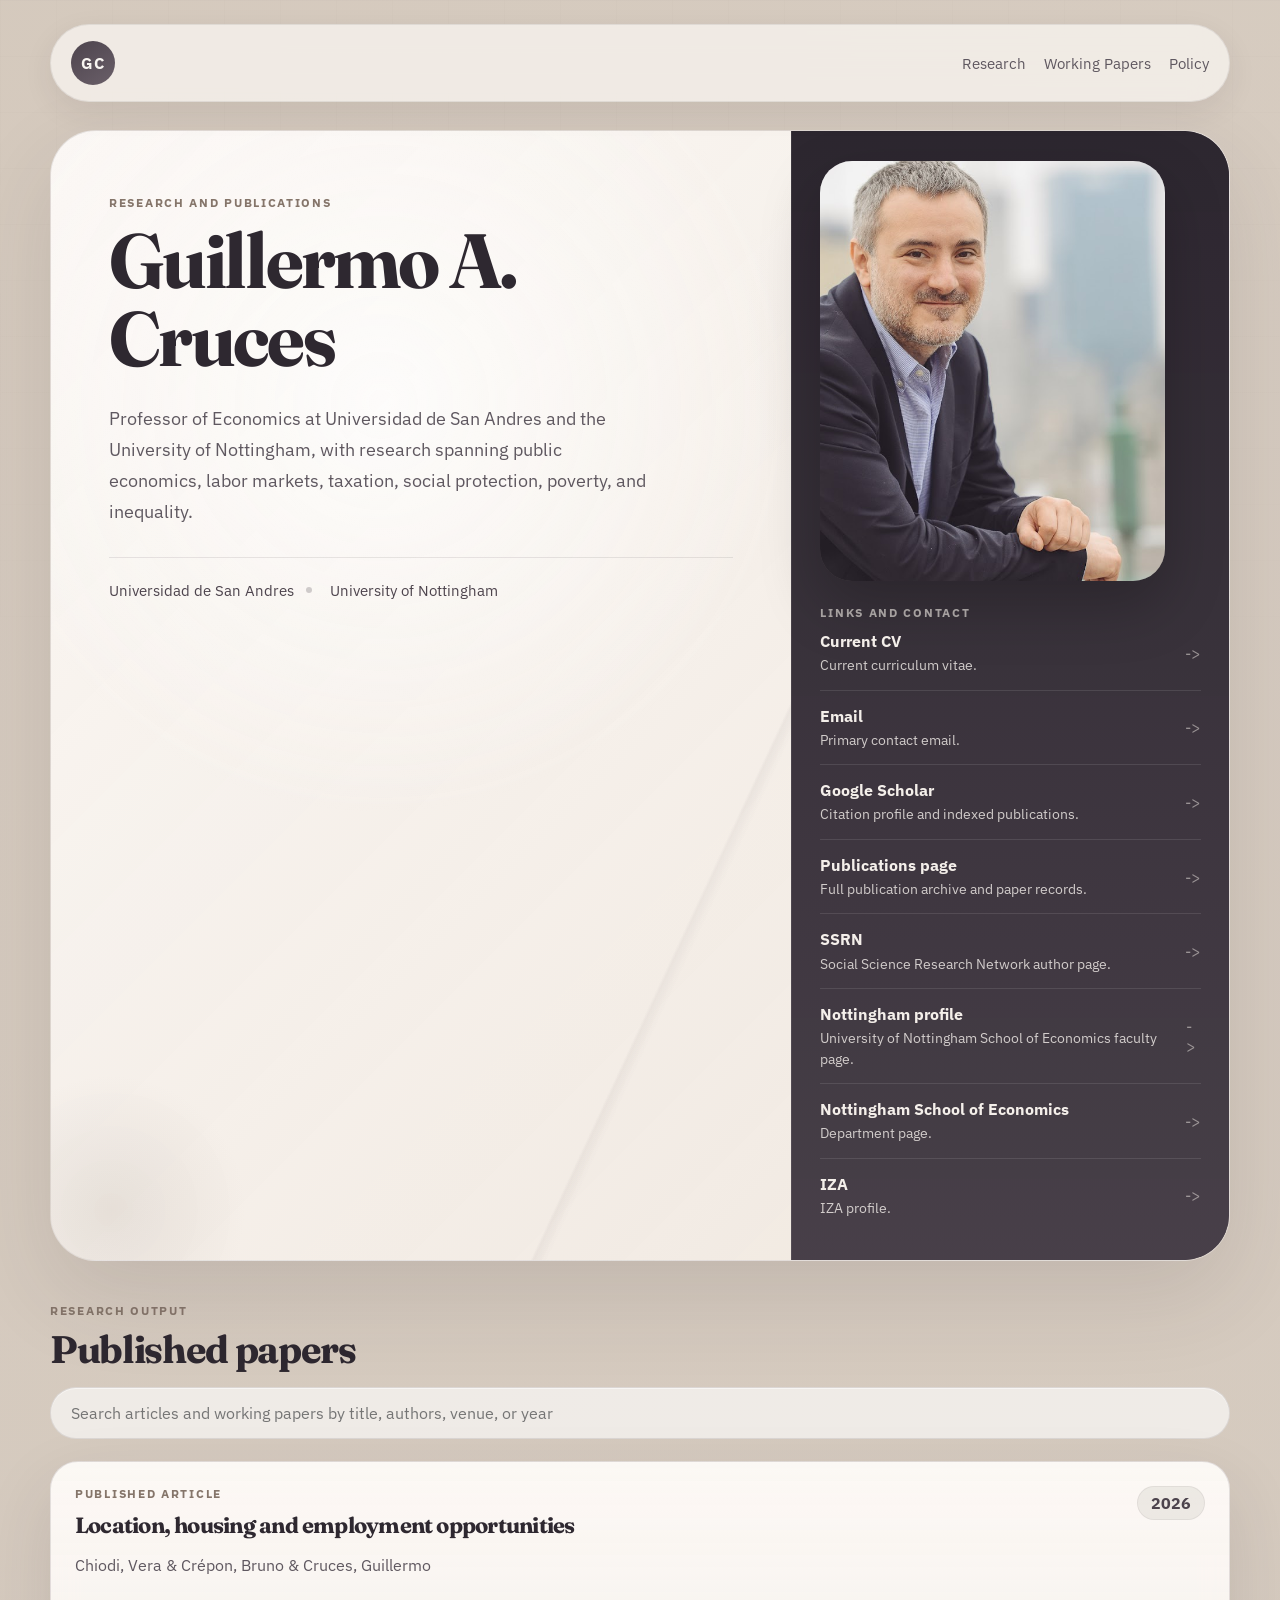
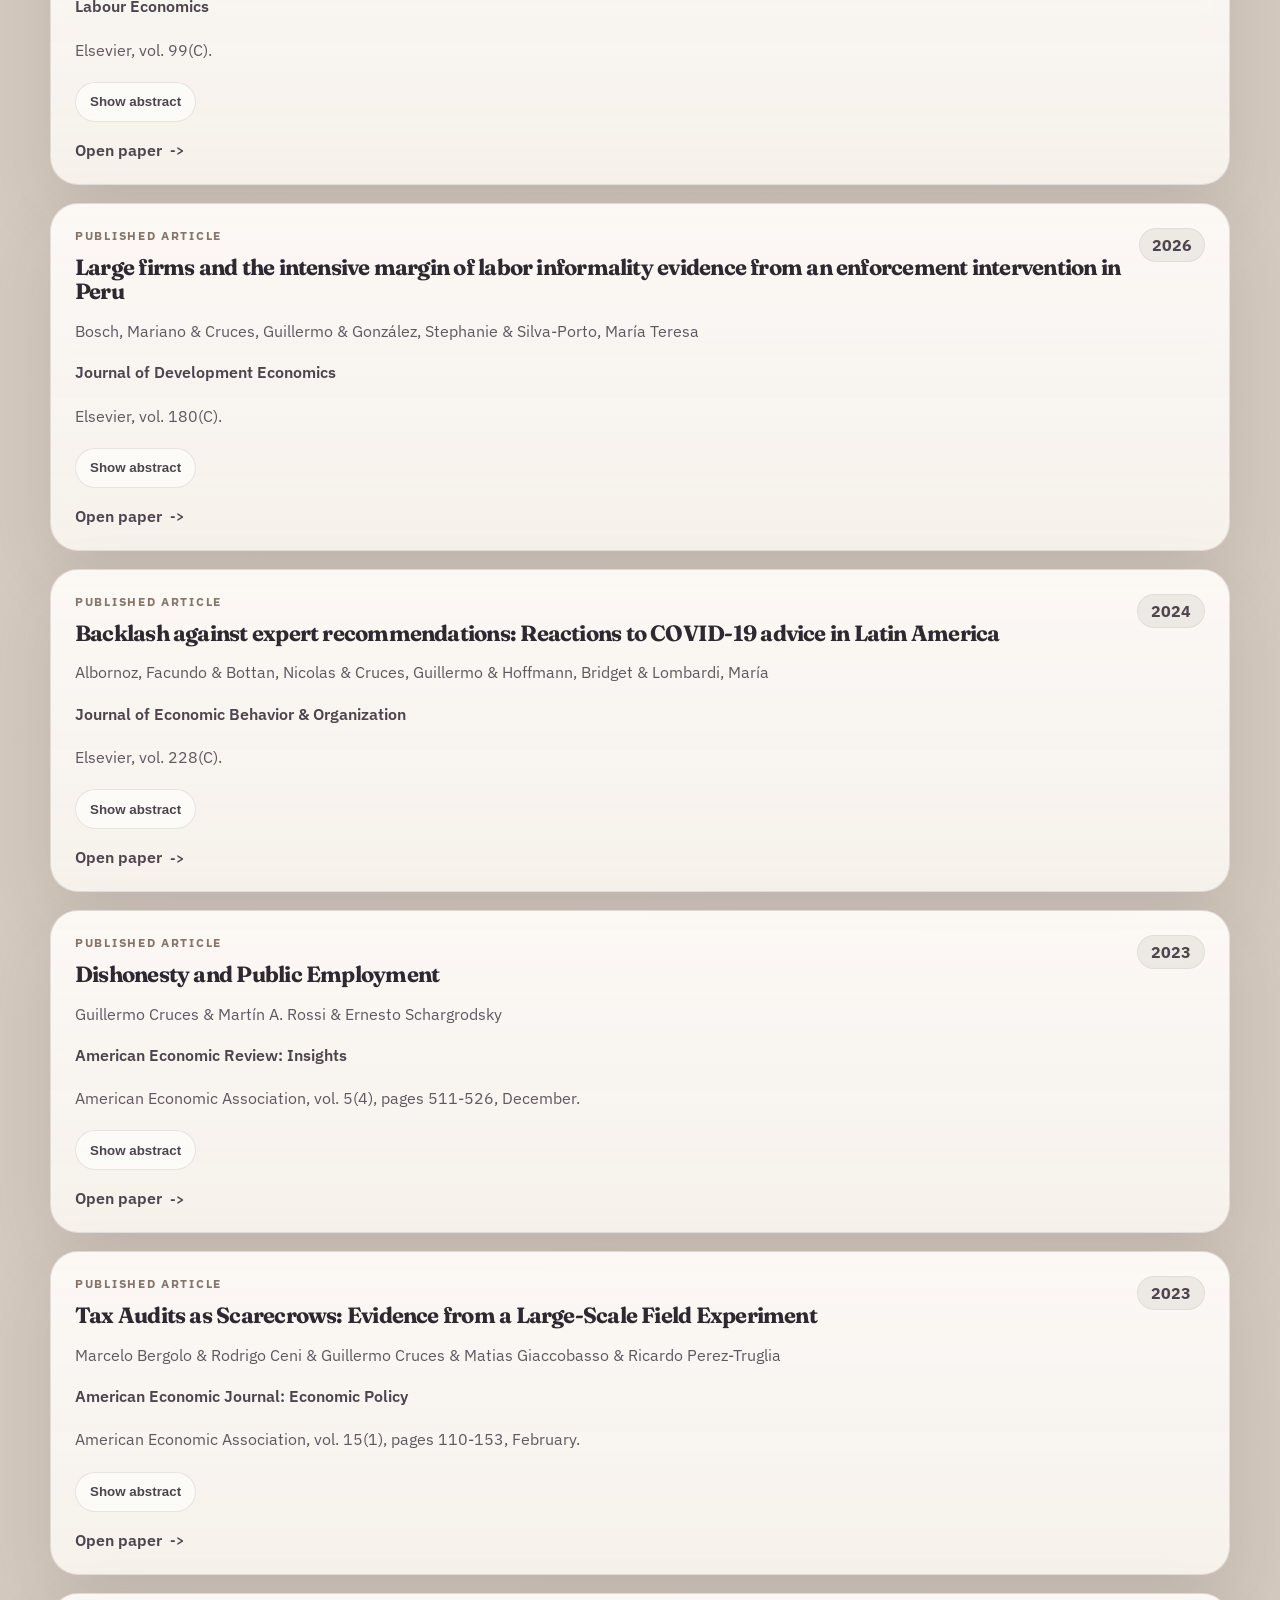
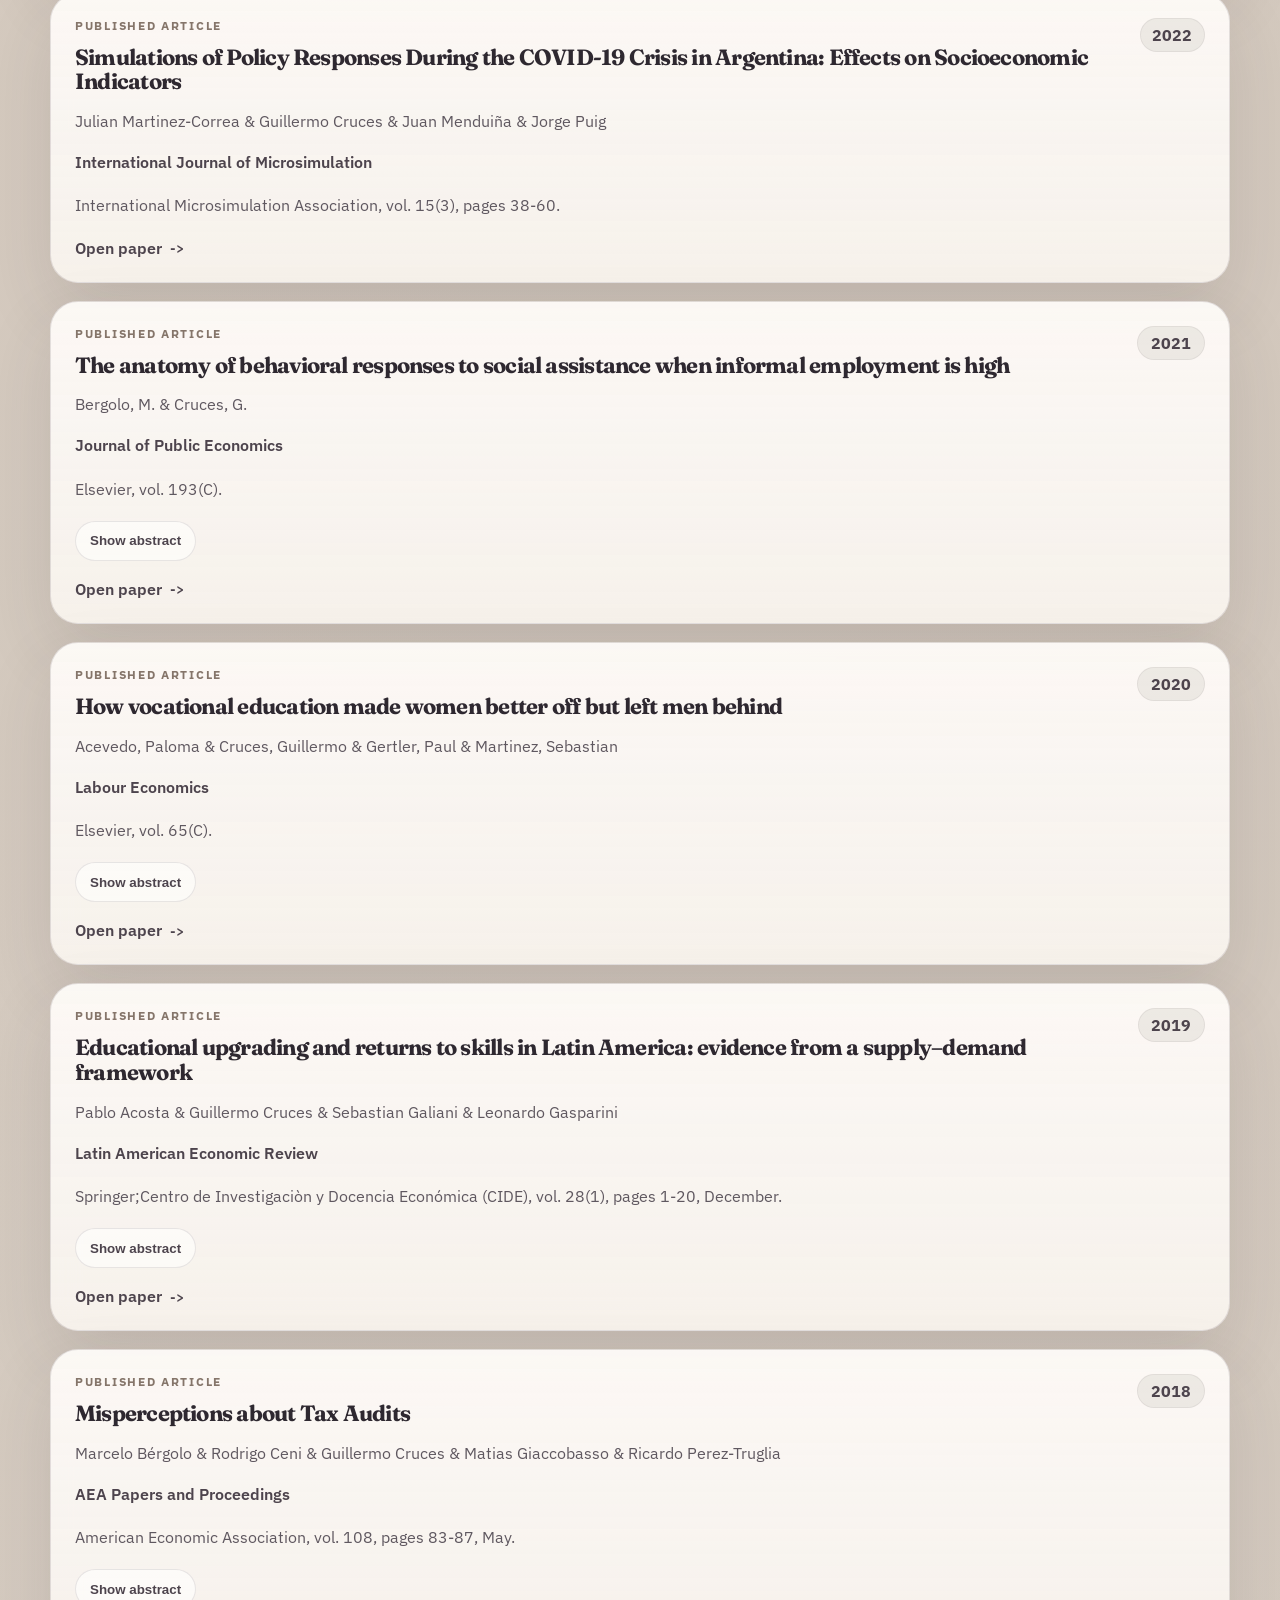
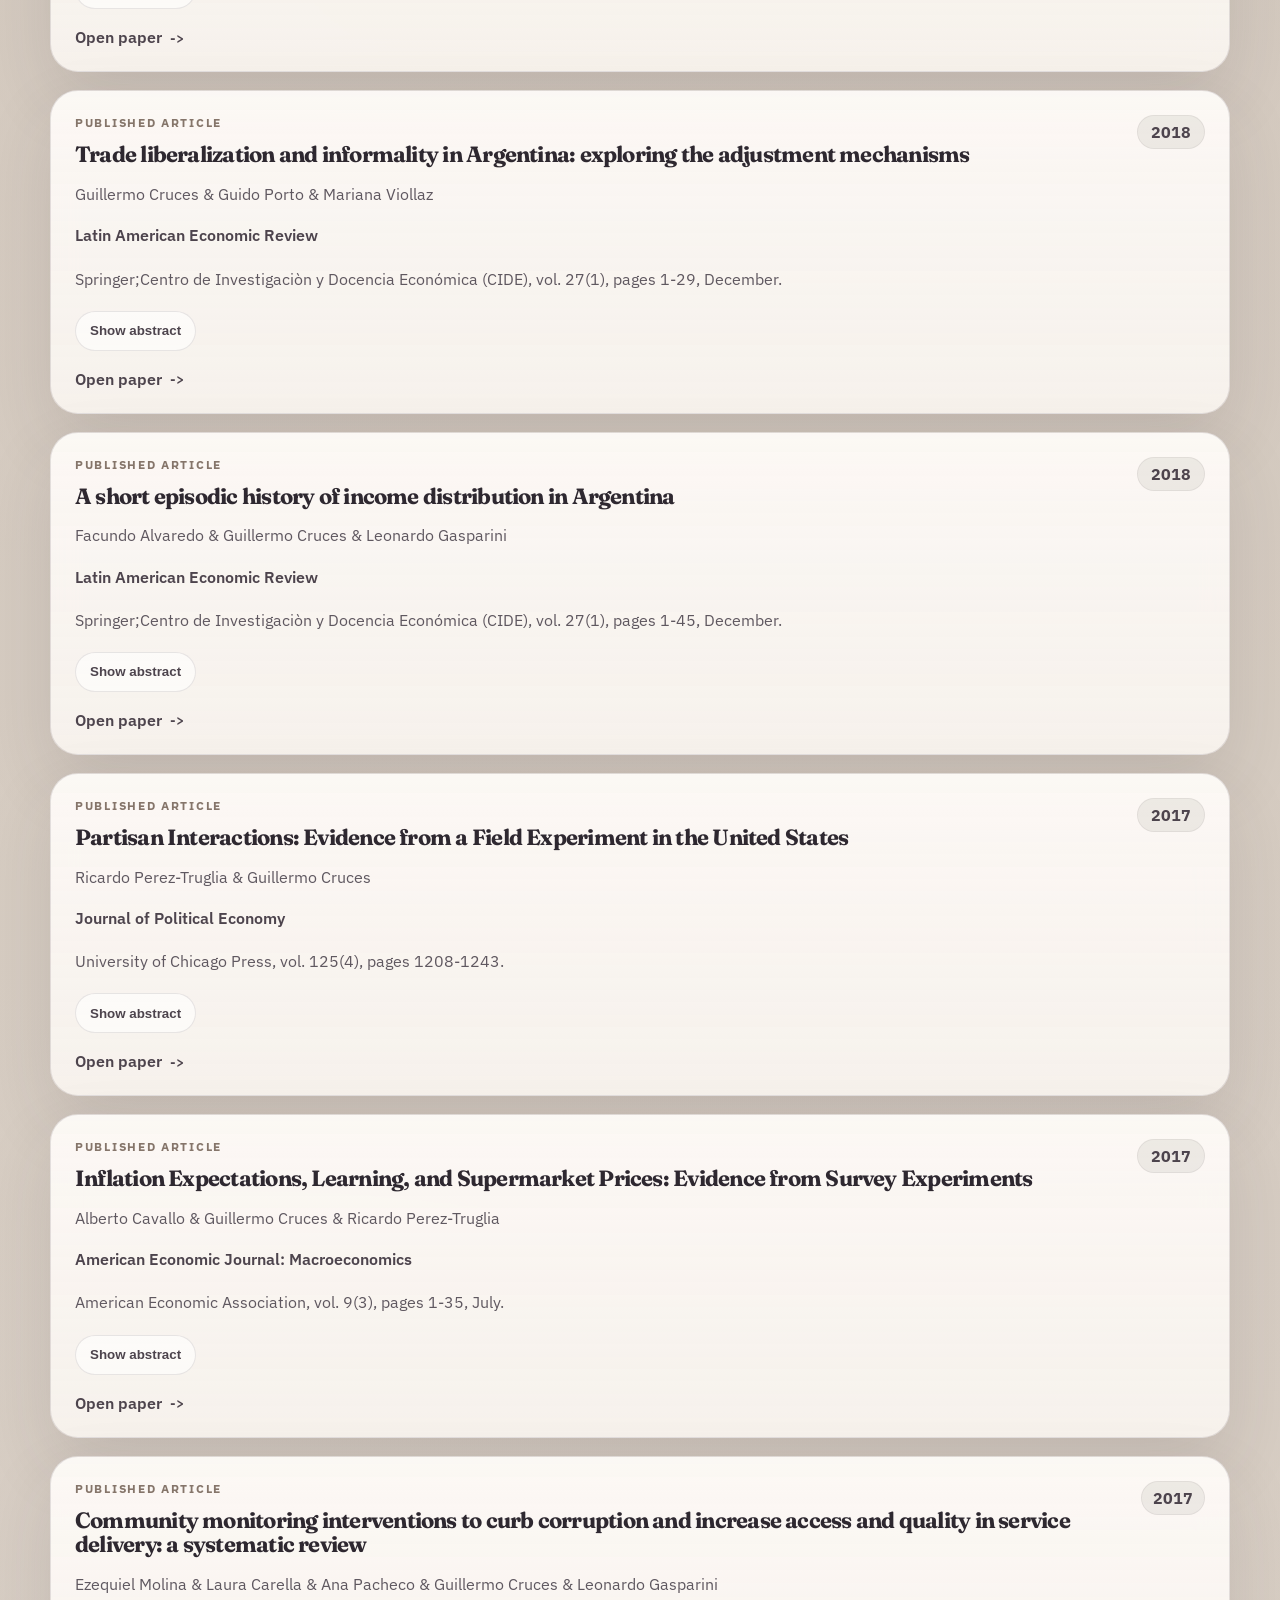
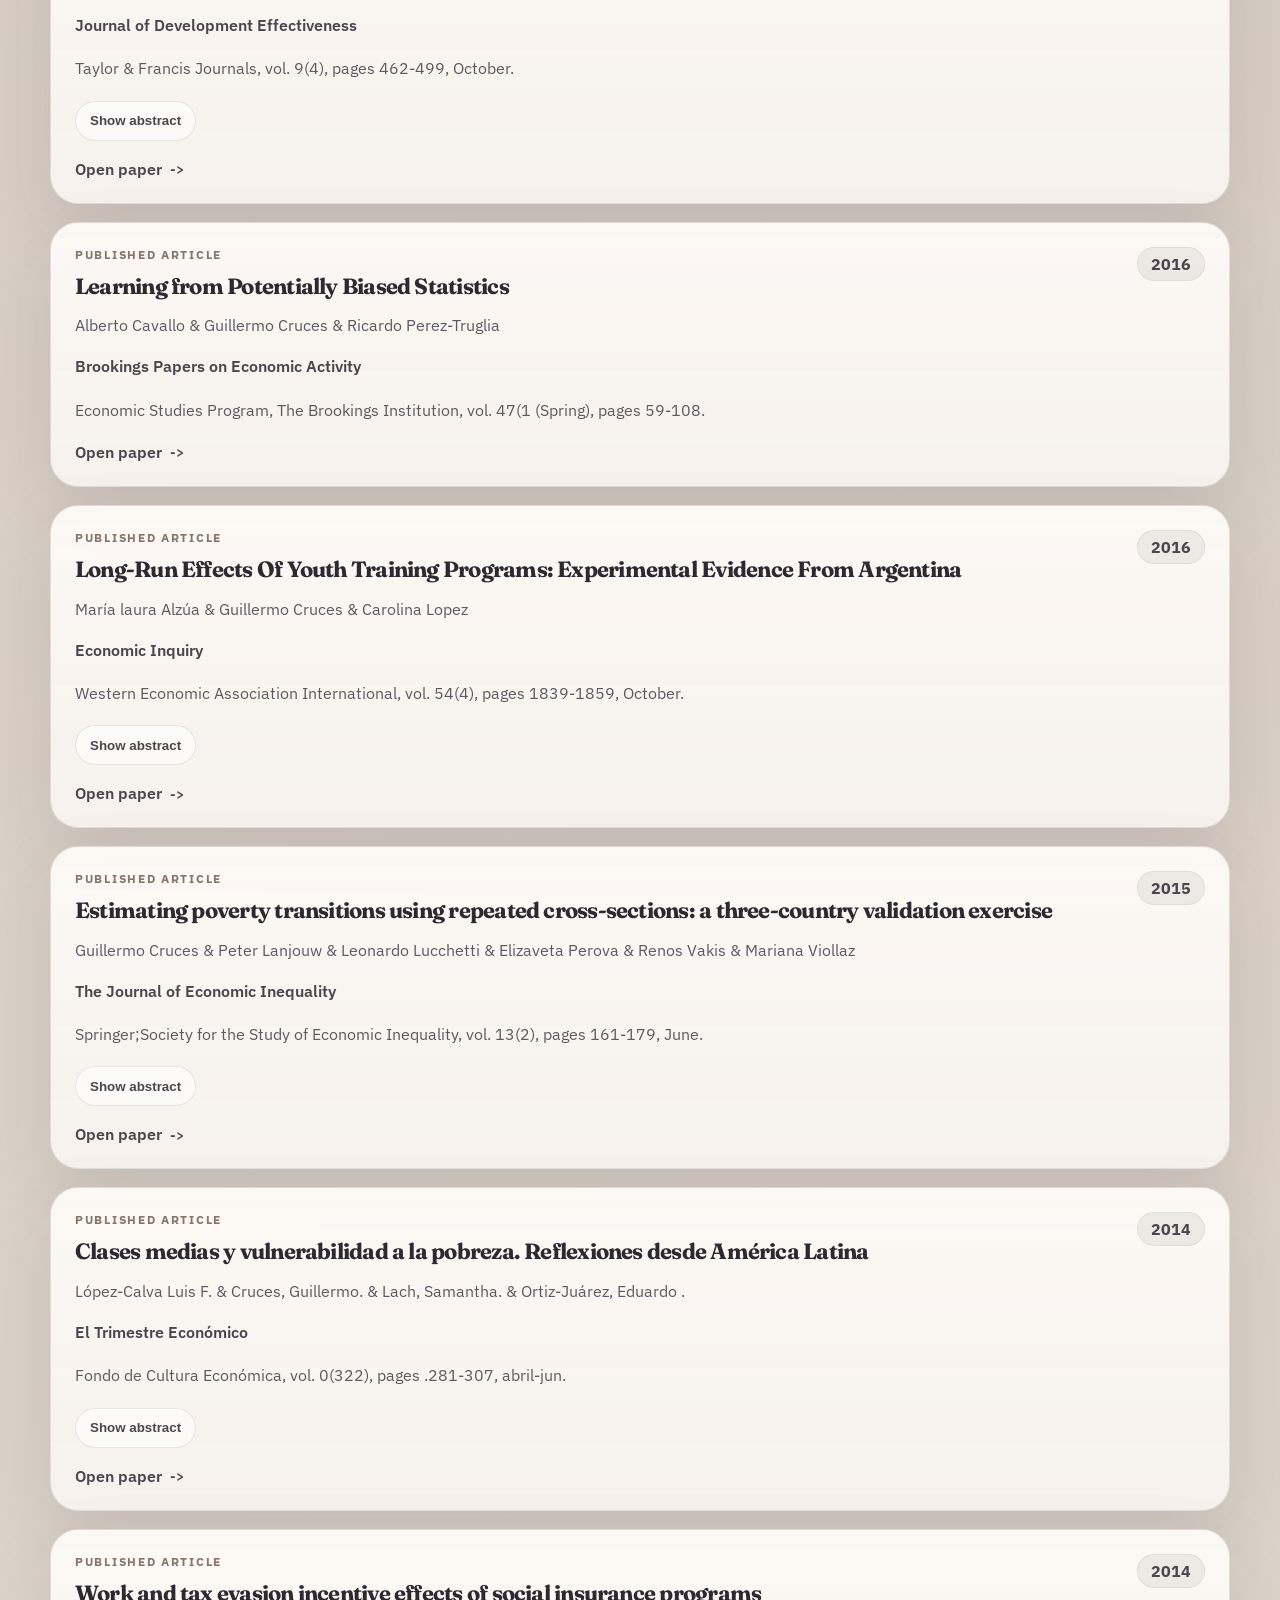
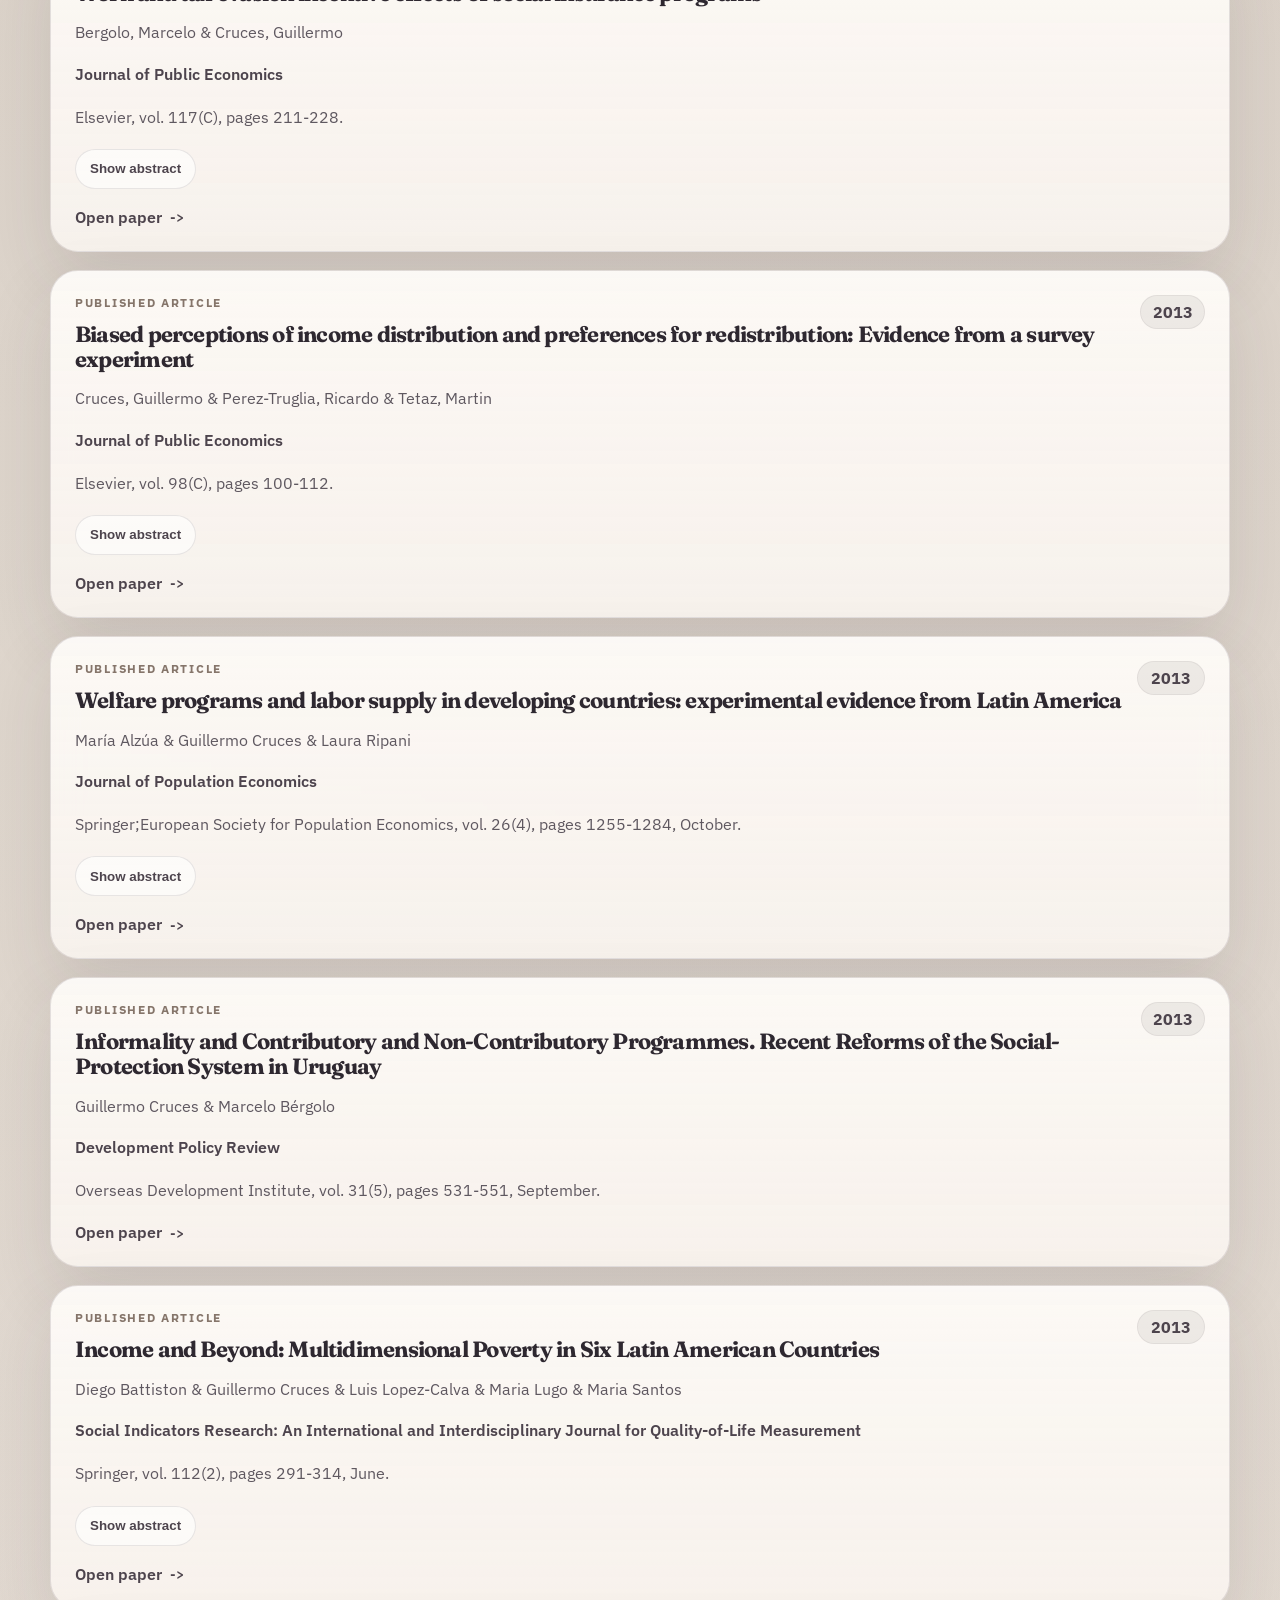
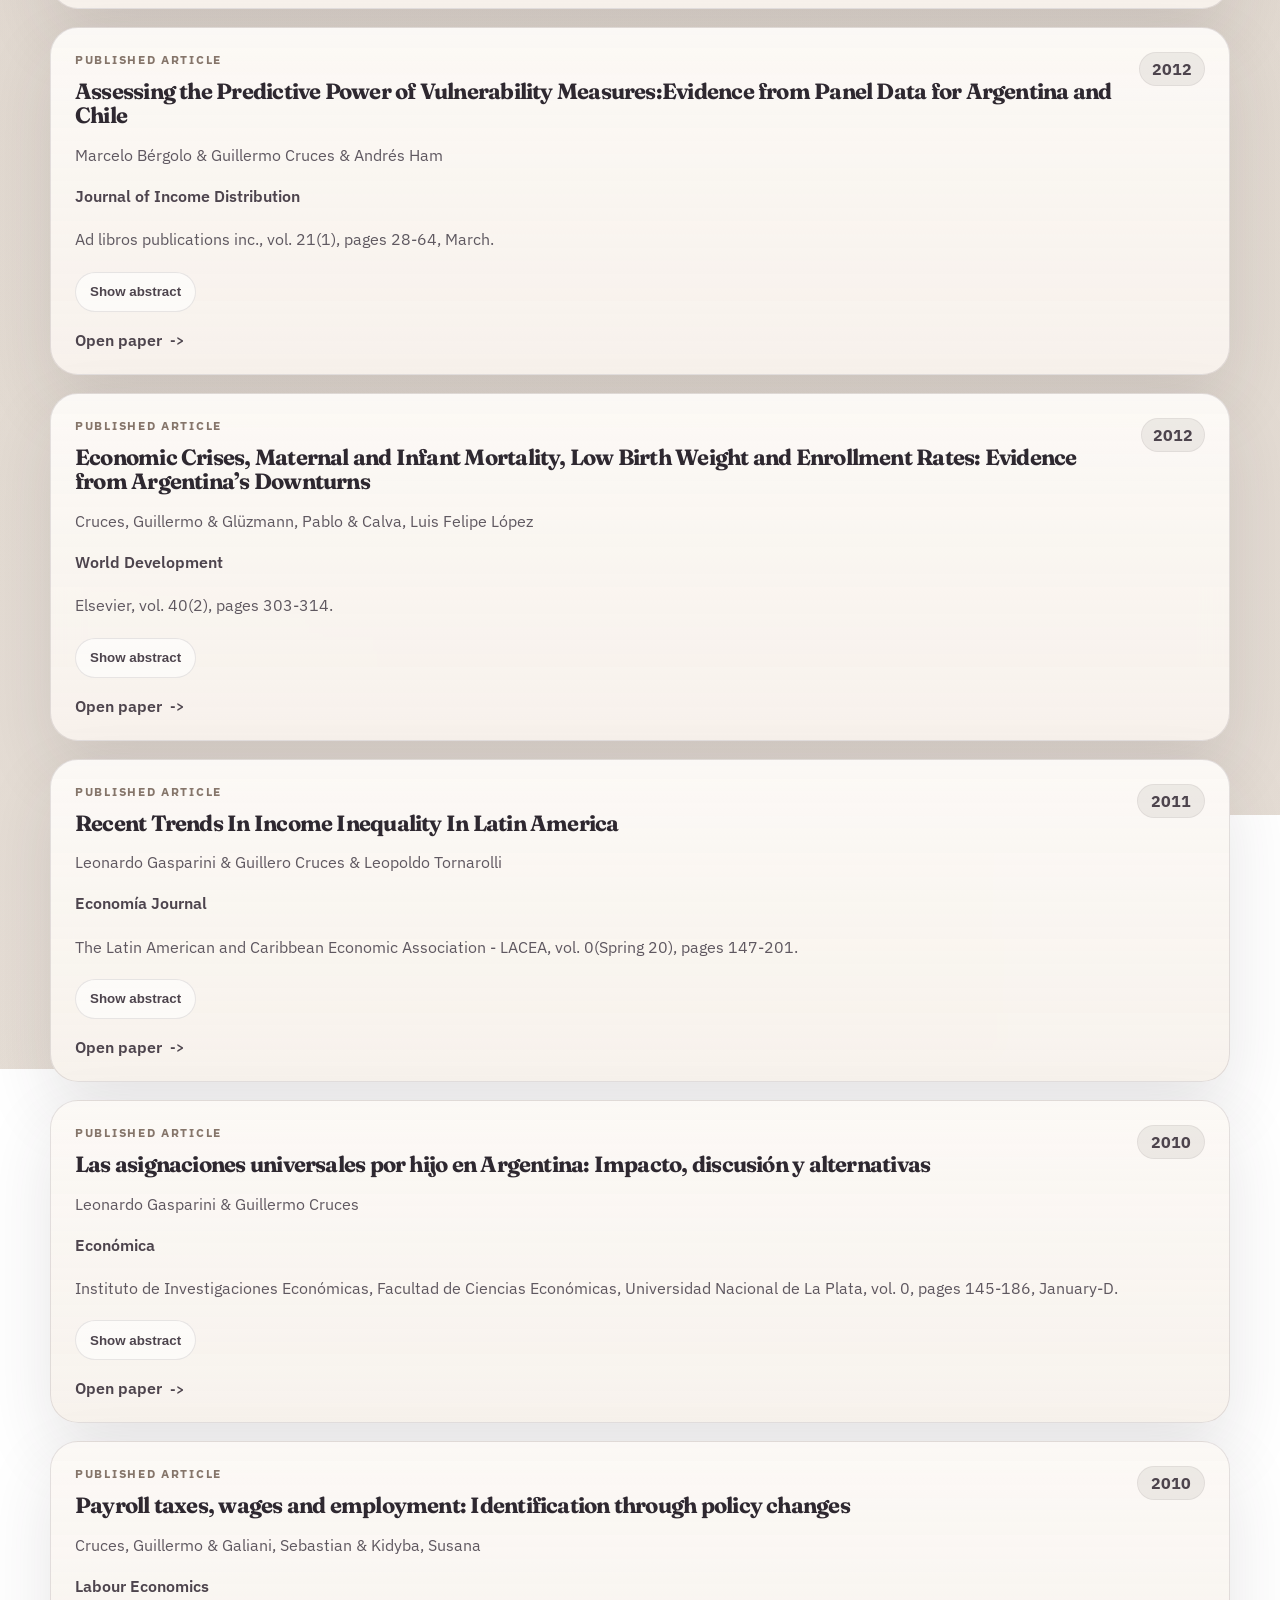
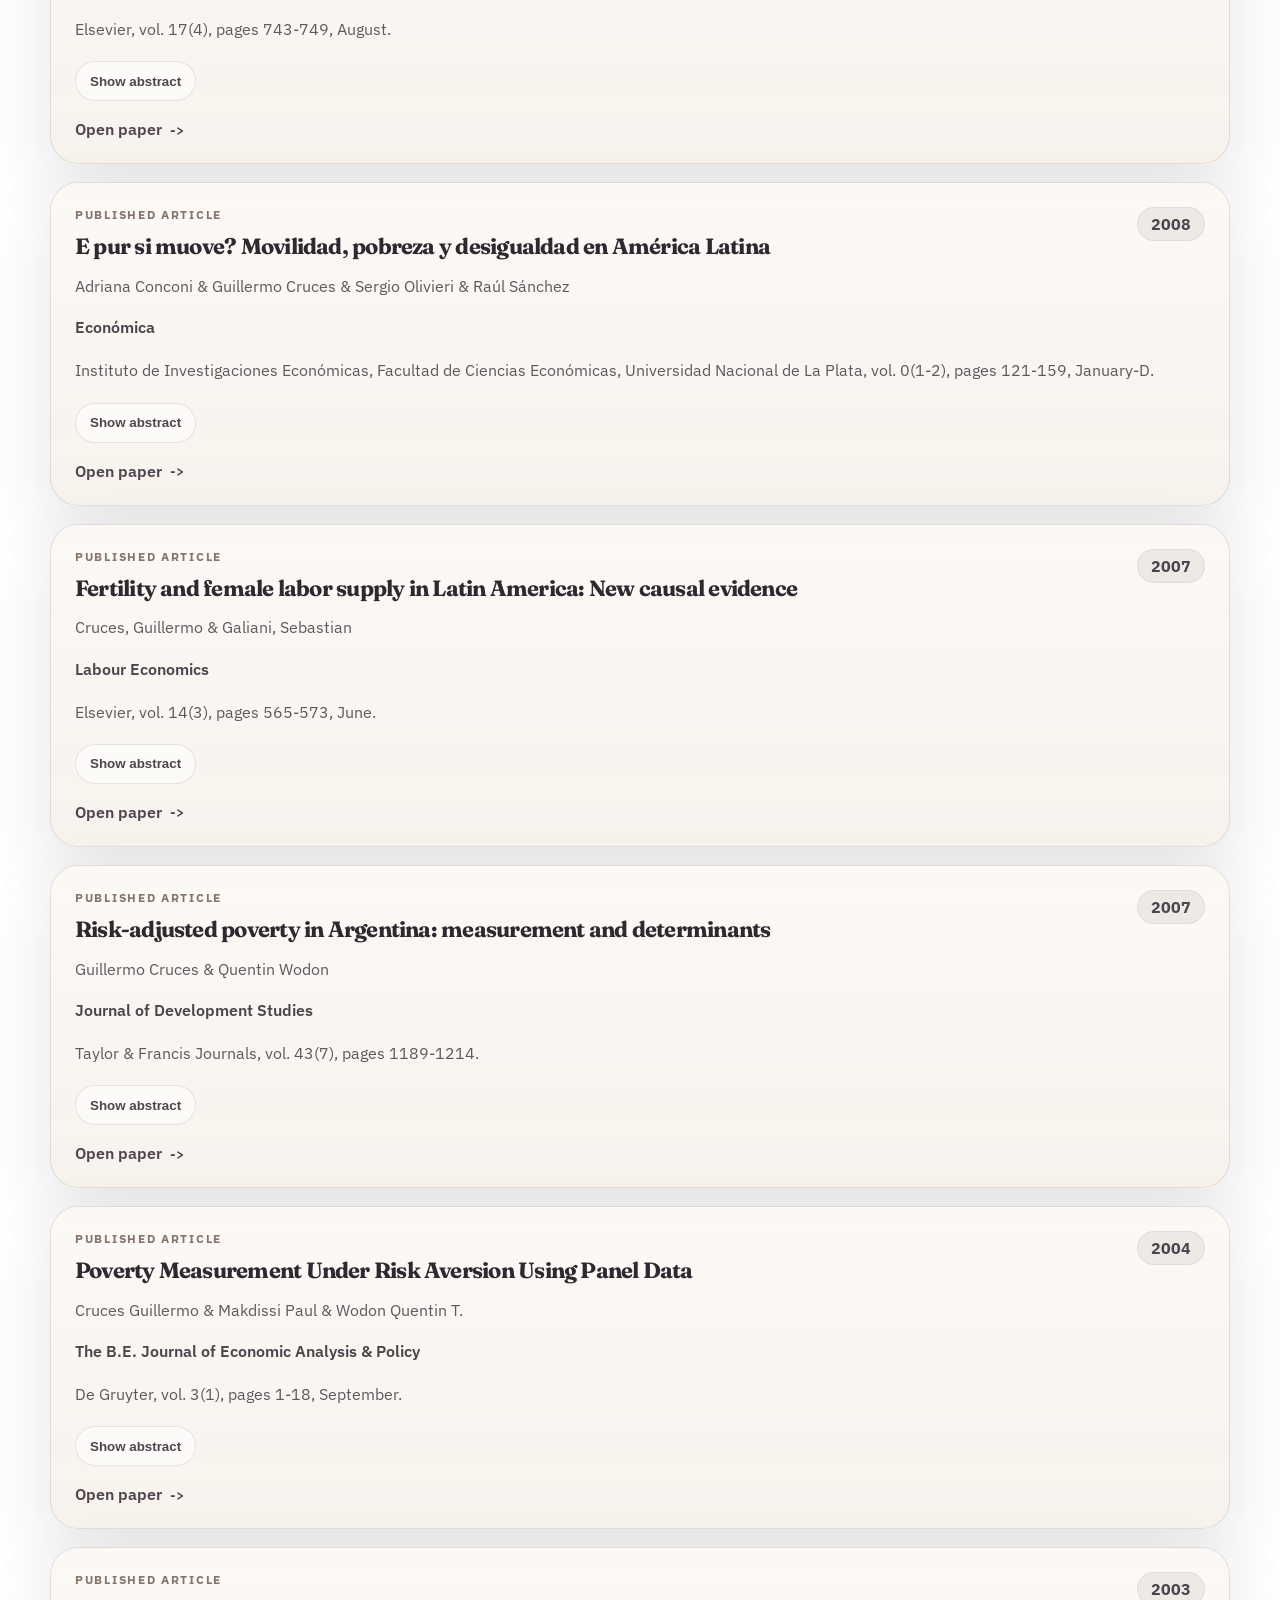
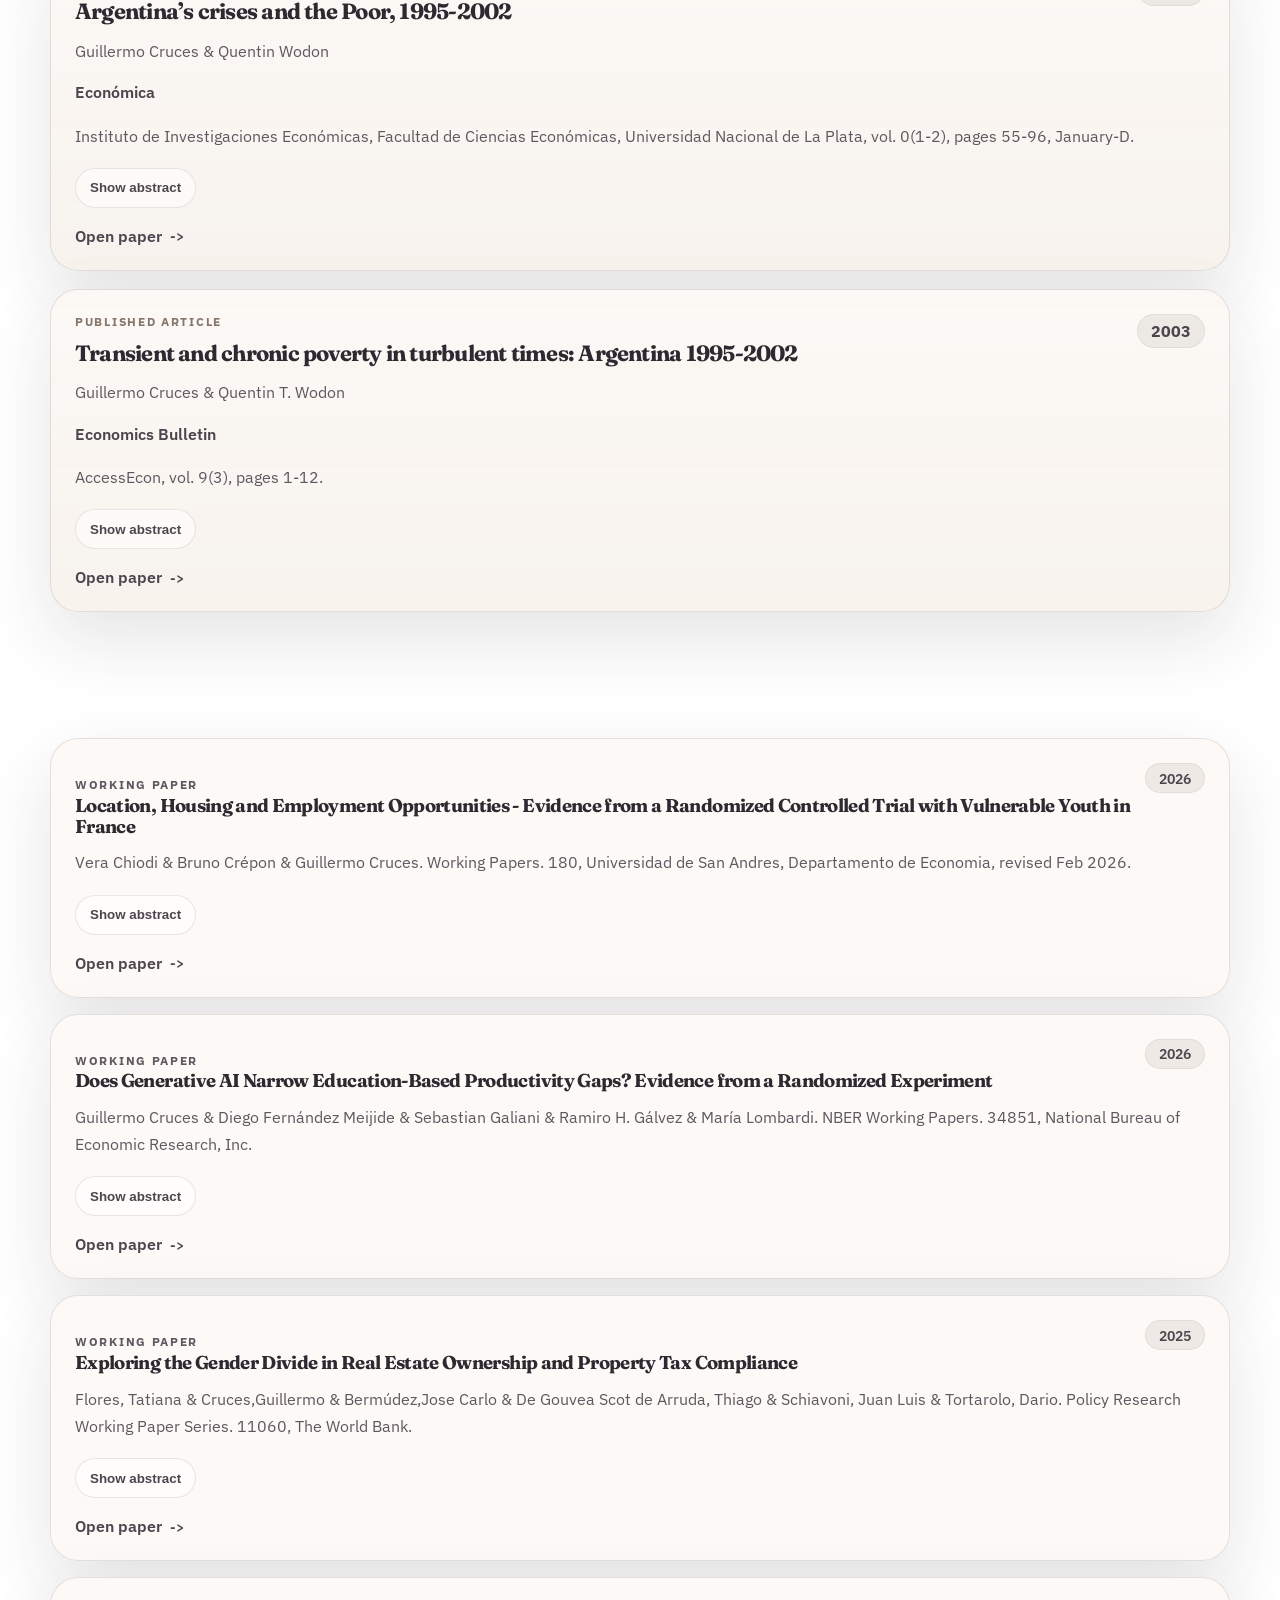
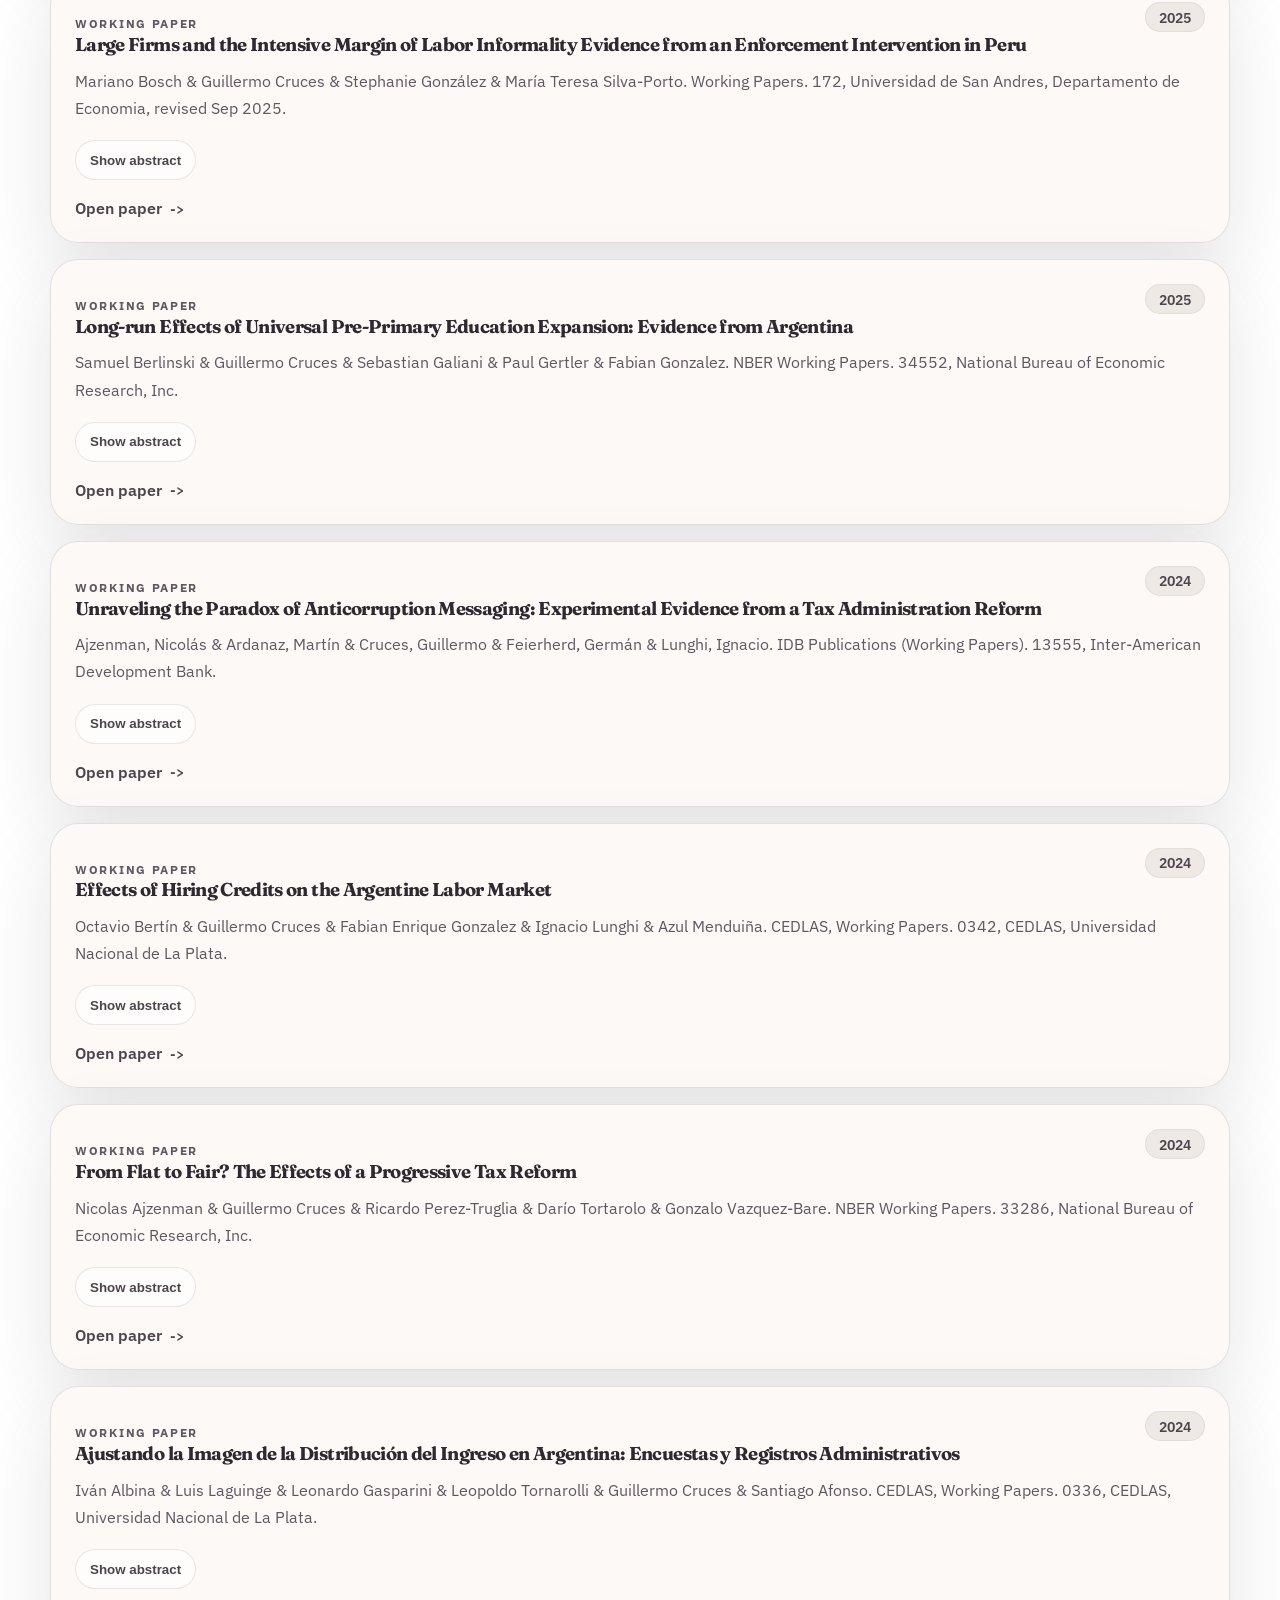
==== commit bf43031a: "Refine hero composition and remove extra sections" ====
--- a/site/index.html
+++ b/site/index.html
@@ -25,34 +25,39 @@
           <a href="#research">Research</a>
           <a href="#work">Working Papers</a>
           <a href="#policy">Policy</a>
-          <a href="#resources">Resources</a>
         </nav>
       </header>
 
       <main id="top">
         <section class="hero section">
-          <div class="hero-copy">
-            <p class="eyebrow">Research and Publications</p>
-            <h1>Guillermo A. Cruces</h1>
-            <p class="hero-summary">
-              Professor of Economics at Universidad de San Andres and the University
-              of Nottingham, with research spanning public economics, labor markets,
-              taxation, social protection, poverty, and inequality.
-            </p>
+          <div class="hero-stage">
+            <div class="hero-copy">
+              <p class="eyebrow">Research and Publications</p>
+              <h1>Guillermo A. Cruces</h1>
+              <p class="hero-summary">
+                Professor of Economics at Universidad de San Andres and the University
+                of Nottingham, with research spanning public economics, labor markets,
+                taxation, social protection, poverty, and inequality.
+              </p>
+              <div class="hero-meta" aria-label="Affiliations">
+                <span>Universidad de San Andres</span>
+                <span>University of Nottingham</span>
+              </div>
+            </div>
+
+            <aside class="hero-panel portrait-panel">
+              <figure class="portrait-frame">
+                <img
+                  src="./assets/images/guillermo-cruces.jpg"
+                  alt="Portrait of Guillermo Cruces"
+                />
+              </figure>
+              <div class="panel-block">
+                <p class="panel-label">Links and contact</p>
+                <div id="hero-links" class="mini-link-list"></div>
+              </div>
+            </aside>
           </div>
-
-          <aside class="hero-panel portrait-panel">
-            <figure class="portrait-frame">
-              <img
-                src="./assets/images/guillermo-cruces.jpg"
-                alt="Portrait of Guillermo Cruces"
-              />
-            </figure>
-            <div class="panel-block">
-              <p class="panel-label">Links and contact</p>
-              <div id="hero-links" class="mini-link-list"></div>
-            </div>
-          </aside>
         </section>
 
         <section id="research" class="section">
@@ -61,7 +66,6 @@
               <p class="section-kicker">Research output</p>
               <h2>Published papers</h2>
             </div>
-            <p class="section-note" id="paper-count"></p>
           </div>
 
           <div class="paper-toolbar">
@@ -101,15 +105,6 @@
           <div id="policy-grid" class="policy-grid"></div>
         </section>
 
-        <section id="resources" class="section resources-section">
-          <div class="section-heading">
-            <div>
-              <p class="section-kicker">Archive resources</p>
-              <h2>Local files kept for reference and migration work</h2>
-            </div>
-          </div>
-          <div id="resource-grid" class="resource-grid"></div>
-        </section>
       </main>
 
       <footer class="site-footer">
--- a/site/styles.css
+++ b/site/styles.css
@@ -124,15 +124,34 @@
 }
 
 .hero {
-  display: grid;
-  grid-template-columns: minmax(0, 1.35fr) minmax(280px, 0.72fr);
-  gap: 24px;
-  align-items: start;
-}
-
-.hero-copy,
-.hero-panel,
-.intro-card,
+  margin-top: 12px;
+}
+
+.hero-stage {
+  position: relative;
+  display: grid;
+  grid-template-columns: minmax(0, 1.32fr) minmax(300px, 0.78fr);
+  gap: 0;
+  overflow: hidden;
+  border: 1px solid rgba(77, 68, 77, 0.12);
+  border-radius: 46px;
+  background:
+    radial-gradient(circle at 28% 24%, rgba(255, 255, 255, 0.72), transparent 34%),
+    linear-gradient(135deg, rgba(252, 249, 246, 0.96), rgba(243, 235, 227, 0.88));
+  box-shadow: 0 34px 90px rgba(46, 40, 48, 0.12);
+  animation: rise 460ms ease both;
+}
+
+.hero-stage::before {
+  content: "";
+  position: absolute;
+  inset: 0;
+  background:
+    linear-gradient(115deg, transparent 0 59%, rgba(77, 68, 77, 0.06) 59.2%, transparent 60%),
+    radial-gradient(circle at 84% 18%, rgba(170, 158, 147, 0.18), transparent 22%);
+  pointer-events: none;
+}
+
 .paper-card,
 .policy-card,
 .resource-card,
@@ -144,24 +163,26 @@
 }
 
 .hero-copy {
+  z-index: 1;
   position: relative;
-  overflow: hidden;
-  border-radius: var(--radius-xl);
-  padding: 48px;
-  background:
-    linear-gradient(145deg, rgba(252, 249, 246, 0.92), rgba(245, 237, 229, 0.84)),
-    var(--surface-strong);
+  display: grid;
+  align-content: start;
+  min-height: 0;
+  padding: 64px 58px 56px;
+  background: transparent;
+  box-shadow: none;
+  border: 0;
 }
 
 .hero-copy::after {
   content: "";
   position: absolute;
-  right: -120px;
-  bottom: -120px;
-  width: 340px;
-  height: 340px;
+  left: -80px;
+  bottom: -90px;
+  width: 280px;
+  height: 280px;
   border-radius: 999px;
-  background: radial-gradient(circle, rgba(170, 158, 147, 0.26), transparent 68%);
+  background: radial-gradient(circle, rgba(170, 158, 147, 0.2), transparent 68%);
 }
 
 .eyebrow,
@@ -186,8 +207,8 @@
 }
 
 h1 {
-  max-width: 10ch;
-  font-size: clamp(3.1rem, 5vw, 5.7rem);
+  max-width: 8.6ch;
+  font-size: clamp(3.6rem, 6vw, 6.4rem);
 }
 
 h2 {
@@ -215,9 +236,37 @@
 }
 
 .hero-summary {
-  max-width: 62ch;
-  margin: 22px 0 0;
-  font-size: 1.08rem;
+  max-width: 34rem;
+  margin: 24px 0 0;
+  font-size: 1.14rem;
+}
+
+.hero-meta {
+  display: flex;
+  flex-wrap: wrap;
+  gap: 14px 18px;
+  margin-top: 30px;
+  padding-top: 22px;
+  border-top: 1px solid rgba(77, 68, 77, 0.12);
+  color: var(--accent-strong);
+  font-size: 0.95rem;
+}
+
+.hero-meta span {
+  position: relative;
+  padding-right: 18px;
+}
+
+.hero-meta span:not(:last-child)::after {
+  content: "";
+  position: absolute;
+  right: 0;
+  top: 50%;
+  width: 6px;
+  height: 6px;
+  border-radius: 999px;
+  background: rgba(77, 68, 77, 0.25);
+  transform: translateY(-50%);
 }
 
 .button {
@@ -251,16 +300,6 @@
   background: rgba(255, 255, 255, 0.48);
 }
 
-.research-areas {
-  display: flex;
-  flex-wrap: wrap;
-  gap: 10px;
-  margin: 28px 0 0;
-  padding: 0;
-  list-style: none;
-}
-
-.research-areas li,
 .paper-year,
 .status-pill {
   display: inline-flex;
@@ -274,63 +313,67 @@
 }
 
 .portrait-panel {
-  display: grid;
-  gap: 20px;
+  z-index: 1;
+  display: grid;
   align-content: start;
-  padding: 24px;
-  max-width: 360px;
-  border-radius: 32px;
+  gap: 24px;
+  min-height: 100%;
+  align-content: start;
+  padding: 30px 28px 28px;
   color: #f4efea;
   background:
-    linear-gradient(180deg, rgba(46, 40, 48, 0.96), rgba(77, 68, 77, 0.92)),
+    linear-gradient(180deg, rgba(44, 38, 47, 0.97), rgba(71, 63, 72, 0.94)),
     var(--accent-strong);
-  border-color: rgba(226, 224, 222, 0.16);
-  box-shadow: 0 30px 70px rgba(46, 40, 48, 0.22);
+  border-left: 1px solid rgba(255, 255, 255, 0.08);
+  box-shadow: none;
 }
 
 .portrait-frame {
   margin: 0;
   overflow: hidden;
-  border-radius: 26px;
-  aspect-ratio: 0.88;
-  max-height: 340px;
+  border-radius: 32px;
+  aspect-ratio: 0.82;
+  max-height: 420px;
   background: linear-gradient(180deg, rgba(226, 224, 222, 0.25), rgba(170, 158, 147, 0.18));
+  box-shadow: 0 24px 60px rgba(0, 0, 0, 0.22);
 }
 
 .portrait-frame img {
   width: 100%;
   height: 100%;
   object-fit: cover;
-  object-position: center top;
+  object-position: center 12%;
 }
 
 .panel-label {
-  color: rgba(238, 232, 226, 0.74);
-}
-
-.panel-summary {
-  margin: 0;
-  color: rgba(242, 237, 233, 0.86);
+  margin-bottom: 10px;
+  color: rgba(238, 232, 226, 0.62);
 }
 
 .mini-link-list {
   display: grid;
-  gap: 12px;
+  gap: 0;
 }
 
 .mini-link {
   display: flex;
   justify-content: space-between;
-  align-items: flex-start;
+  align-items: center;
   gap: 12px;
-  padding: 13px 15px;
-  border-radius: var(--radius-sm);
-  background: rgba(255, 255, 255, 0.08);
-  border: 1px solid rgba(255, 255, 255, 0.08);
+  padding: 14px 0;
+  border-radius: 0;
+  background: transparent;
+  border: 0;
+  border-top: 1px solid rgba(255, 255, 255, 0.1);
   transition:
     transform 180ms ease,
-    background-color 180ms ease,
+    color 180ms ease,
     border-color 180ms ease;
+}
+
+.mini-link:first-child {
+  padding-top: 0;
+  border-top: 0;
 }
 
 .mini-link-copy {
@@ -340,7 +383,7 @@
 
 .mini-link-copy strong {
   color: #f4efea;
-  font-size: 1rem;
+  font-size: 1.02rem;
   line-height: 1.3;
 }
 
@@ -352,15 +395,14 @@
 
 .mini-link::after {
   content: "->";
-  color: rgba(238, 232, 226, 0.76);
+  color: rgba(238, 232, 226, 0.52);
   align-self: center;
 }
 
 .mini-link:hover,
 .mini-link:focus-visible {
-  transform: translateX(2px);
-  background: rgba(255, 255, 255, 0.12);
-  border-color: rgba(255, 255, 255, 0.16);
+  transform: translateX(3px);
+  border-color: rgba(255, 255, 255, 0.2);
 }
 
 .work-section {
@@ -587,12 +629,13 @@
 }
 
 @media (max-width: 1080px) {
-  .hero {
+  .hero-stage {
     grid-template-columns: 1fr;
   }
 
-  .portrait-panel {
-    max-width: none;
+  .hero-copy {
+    min-height: auto;
+    padding: 48px 34px 28px;
   }
 
   .section-heading {
@@ -634,8 +677,9 @@
     padding: 22px;
   }
 
-  .hero-copy {
-    border-radius: 32px;
+  .portrait-panel {
+    border-left: 0;
+    border-top: 1px solid rgba(255, 255, 255, 0.08);
   }
 
   h1 {
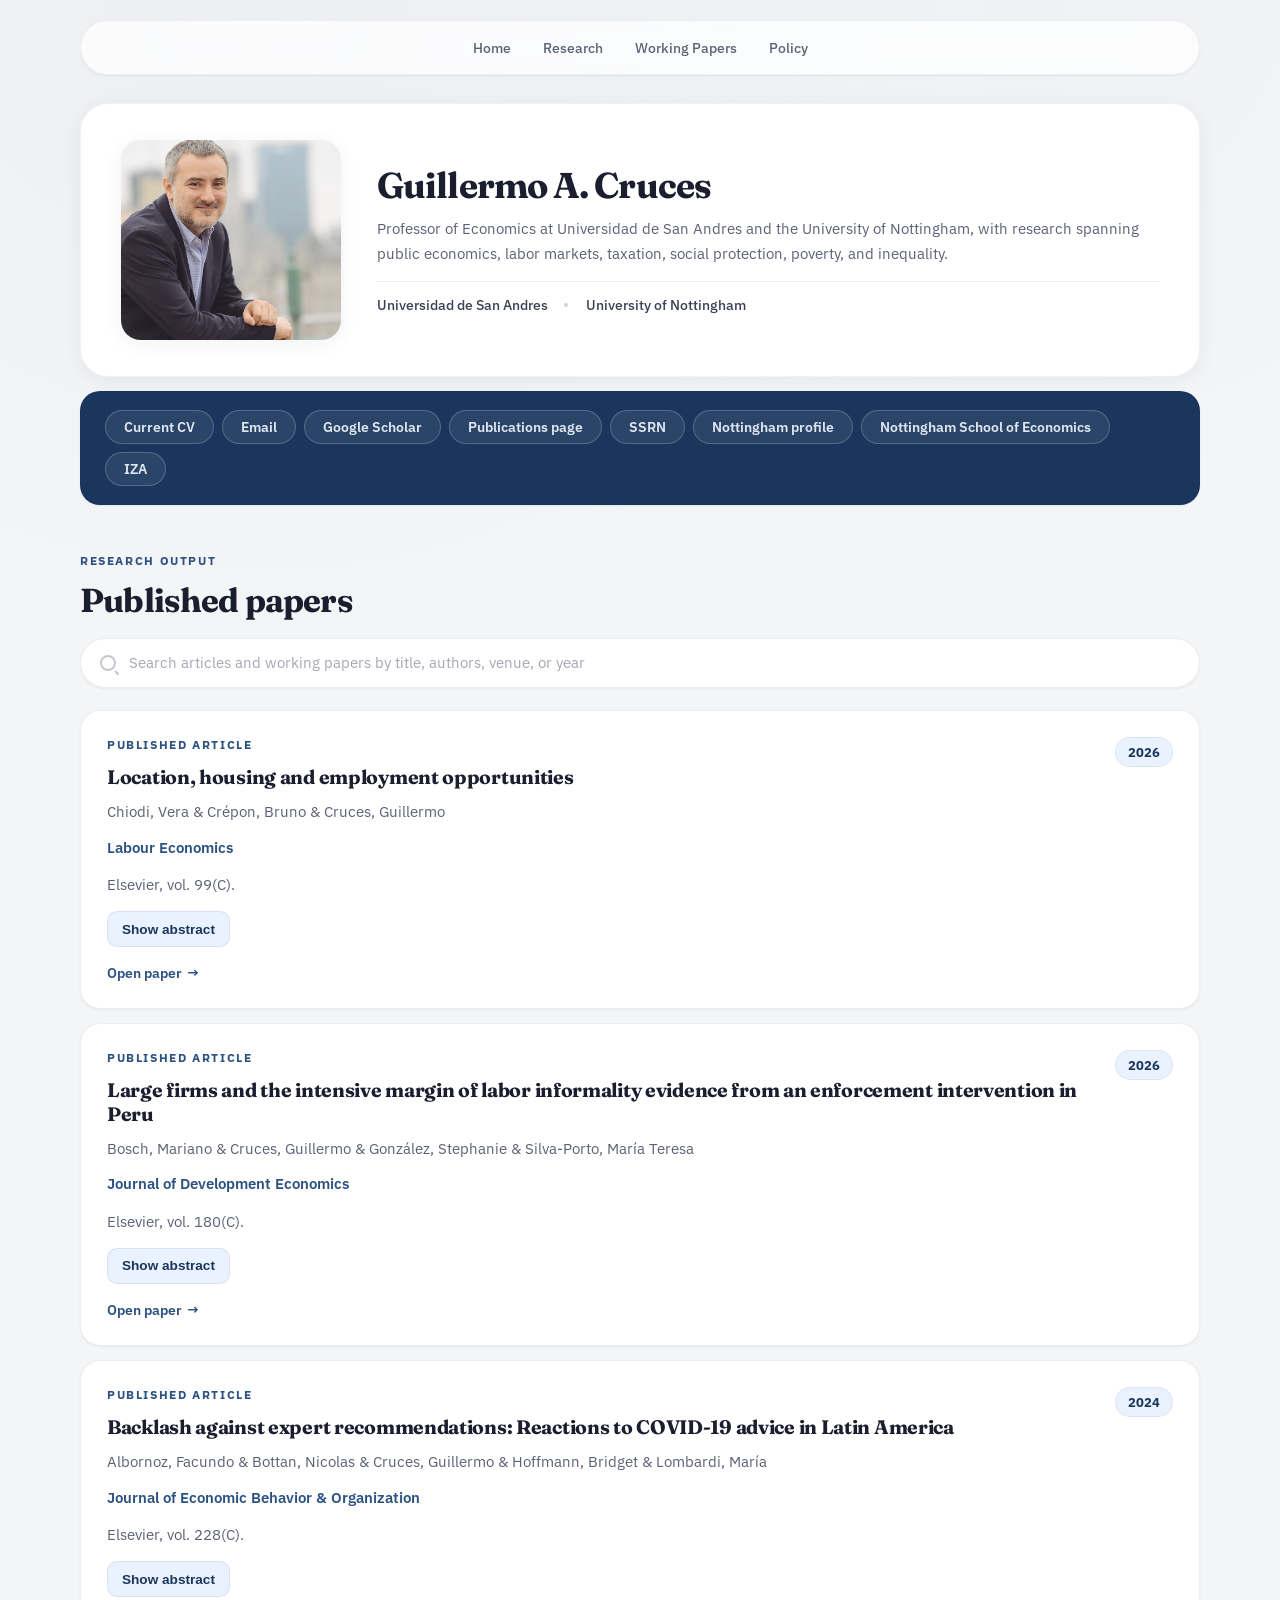
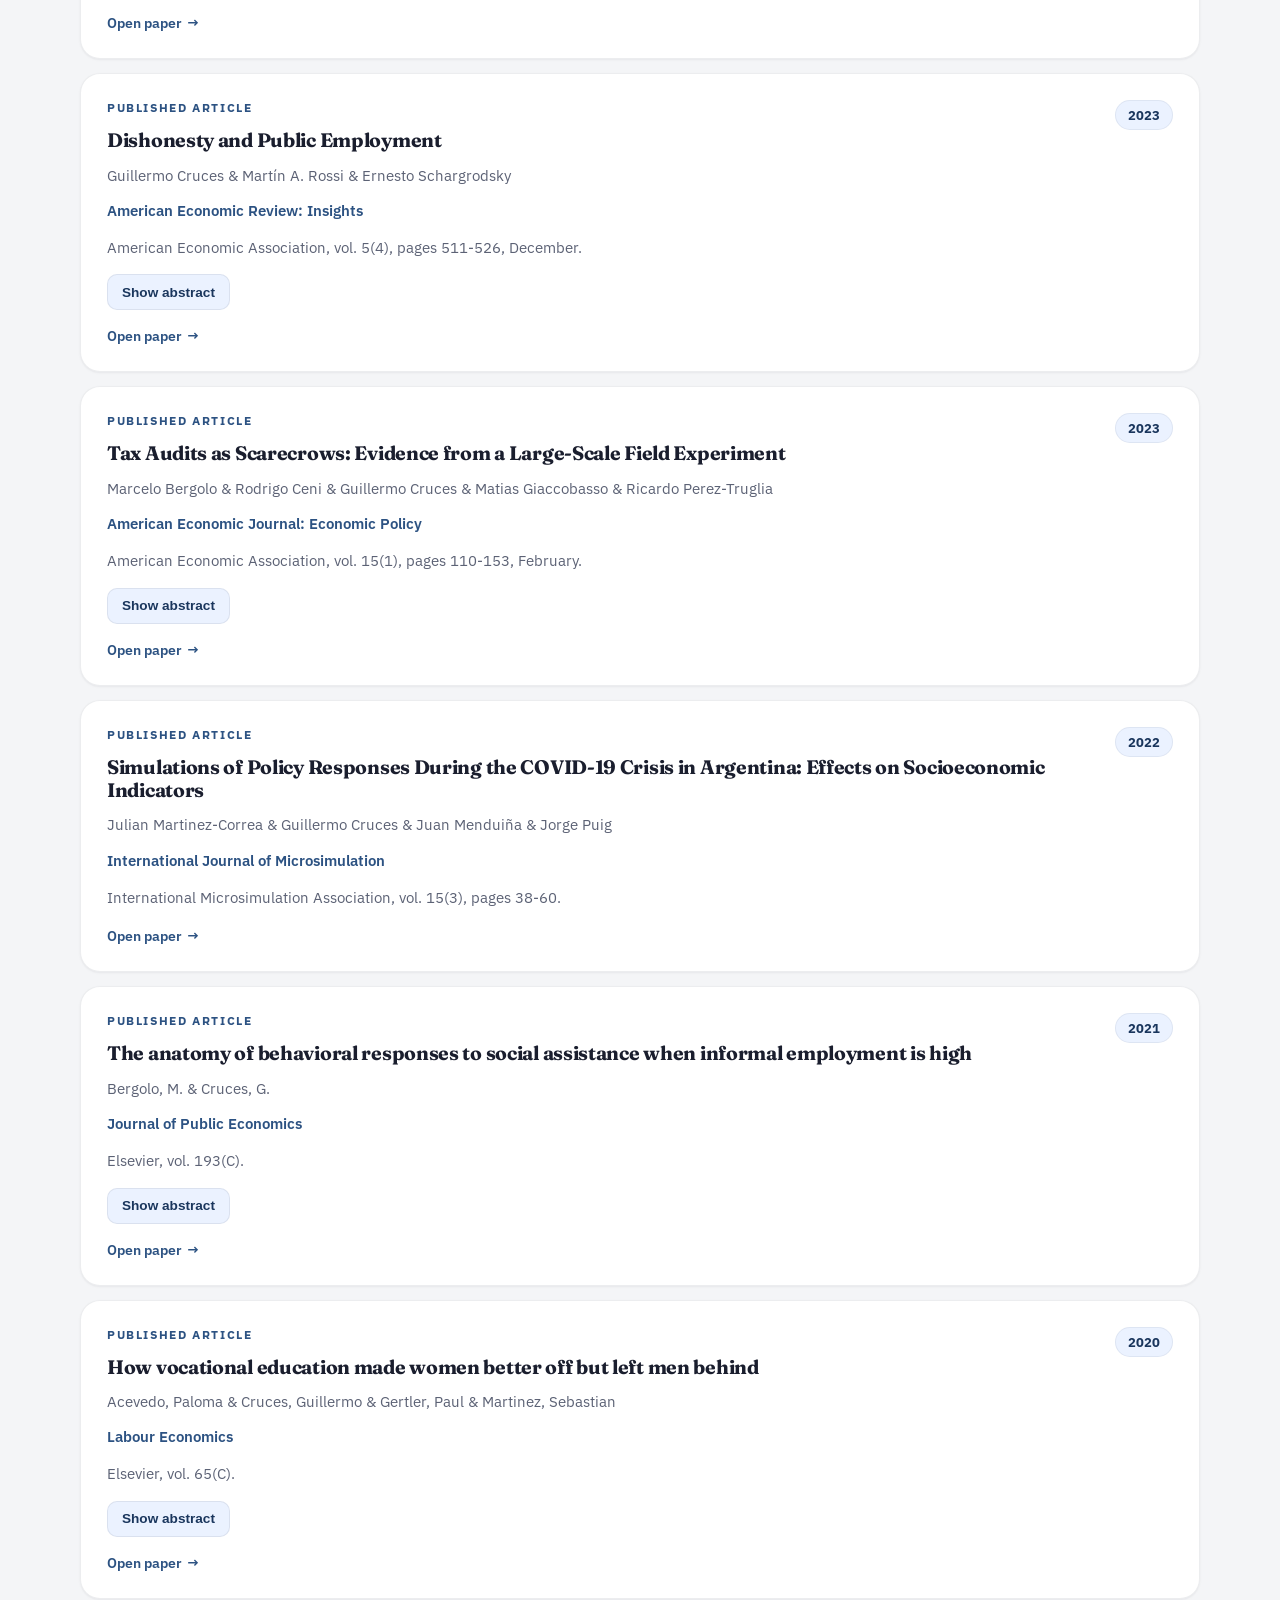
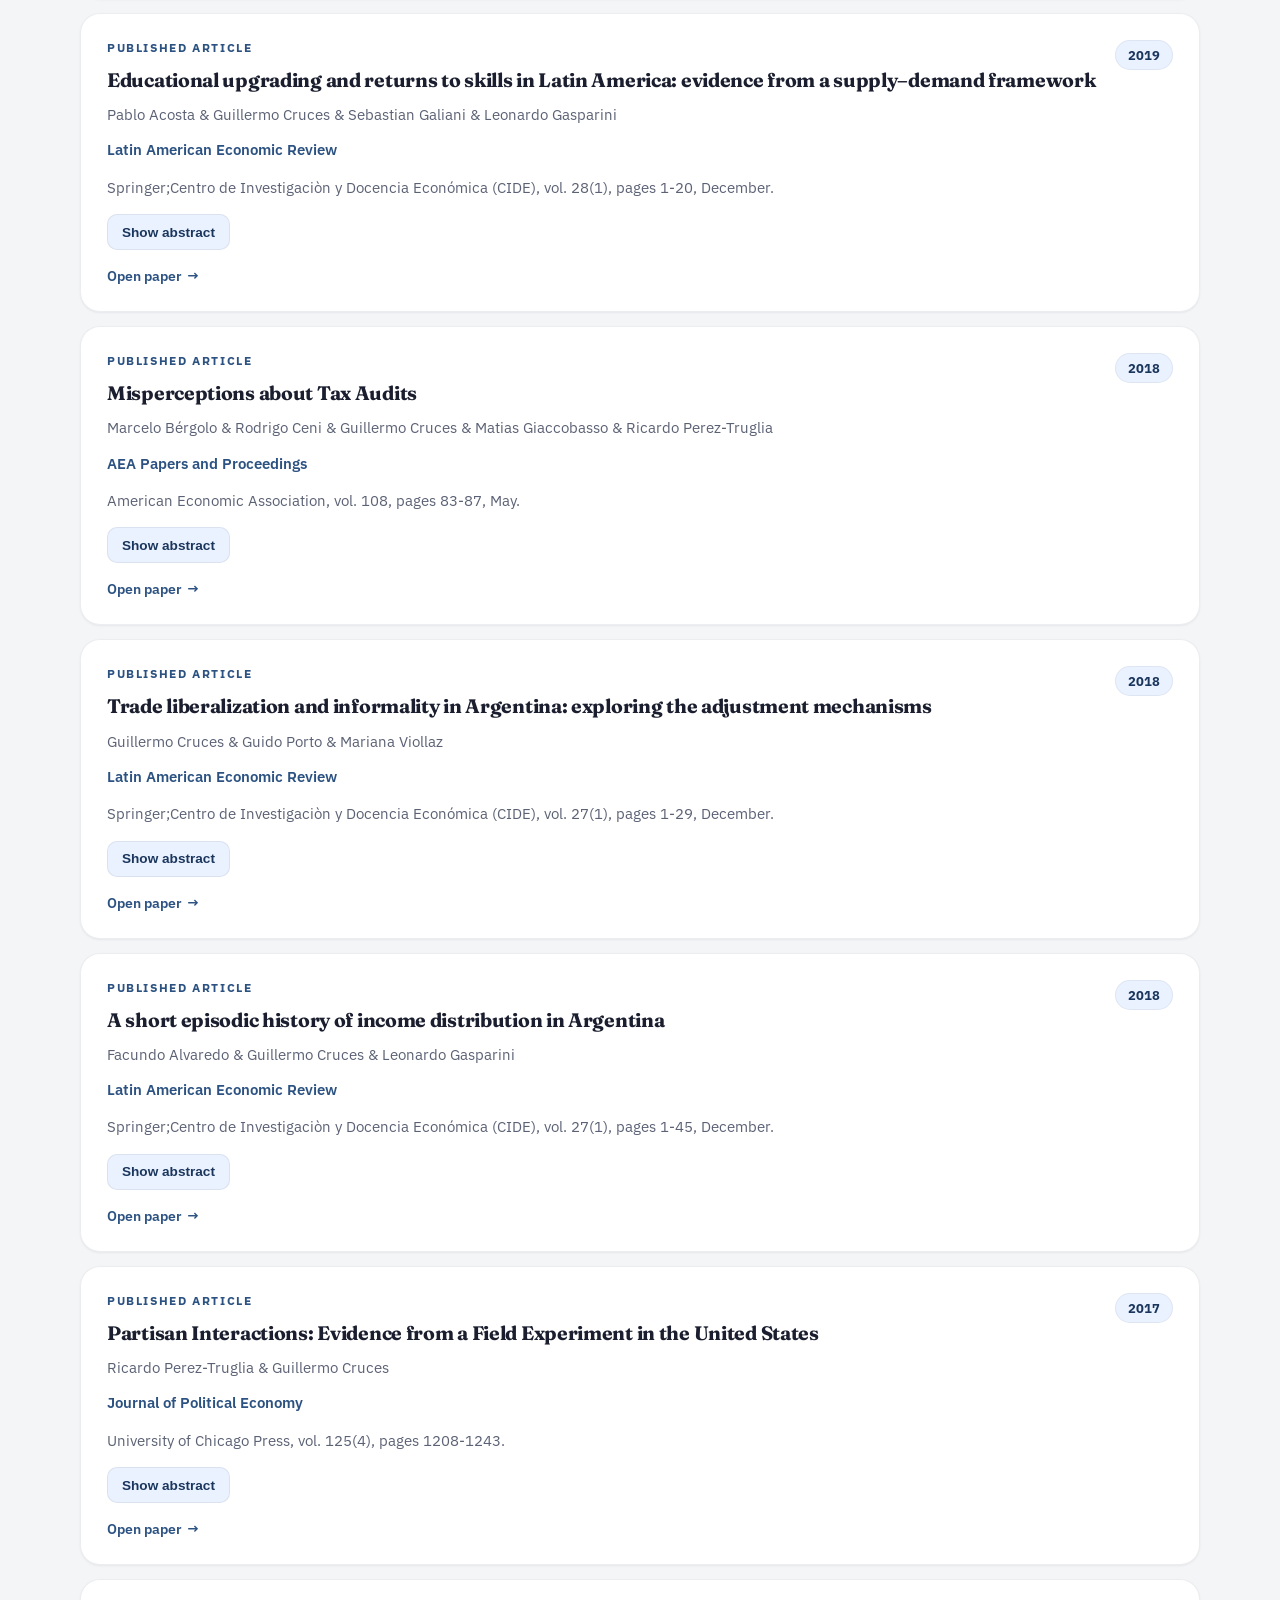
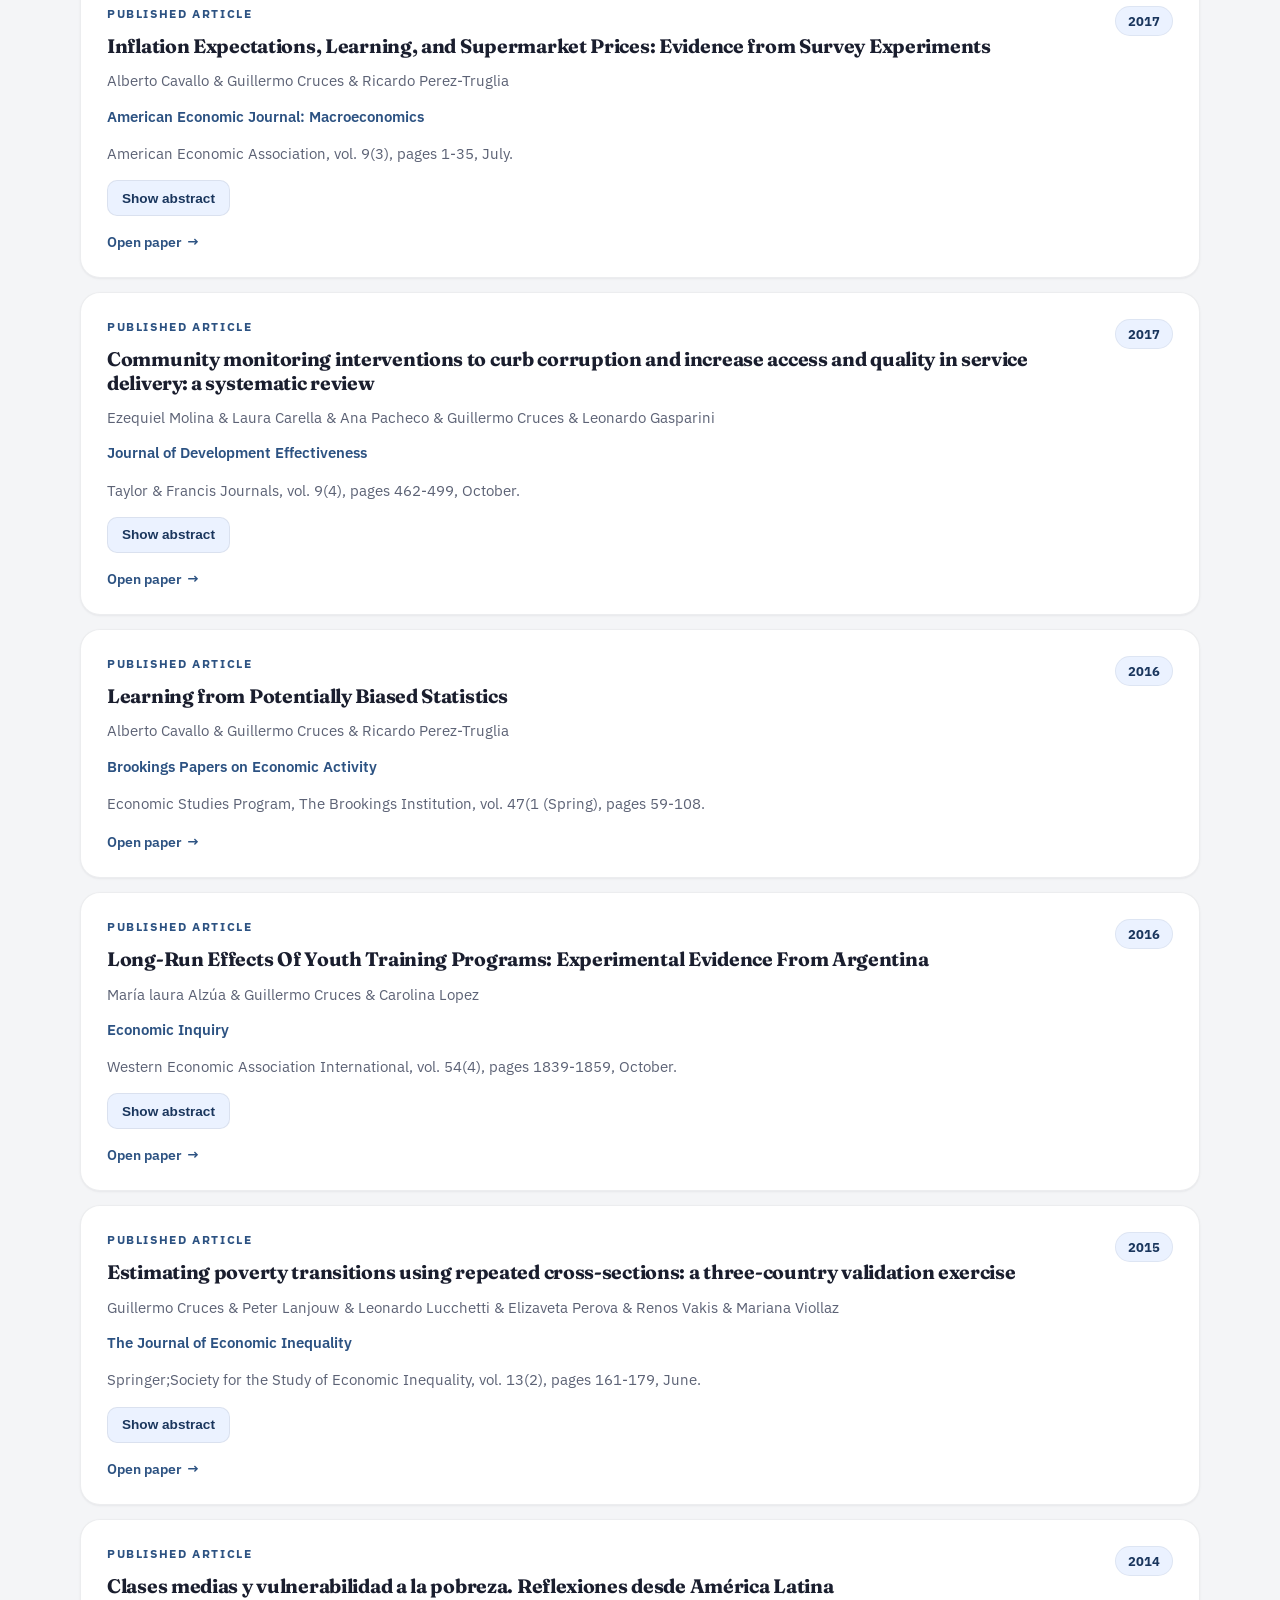
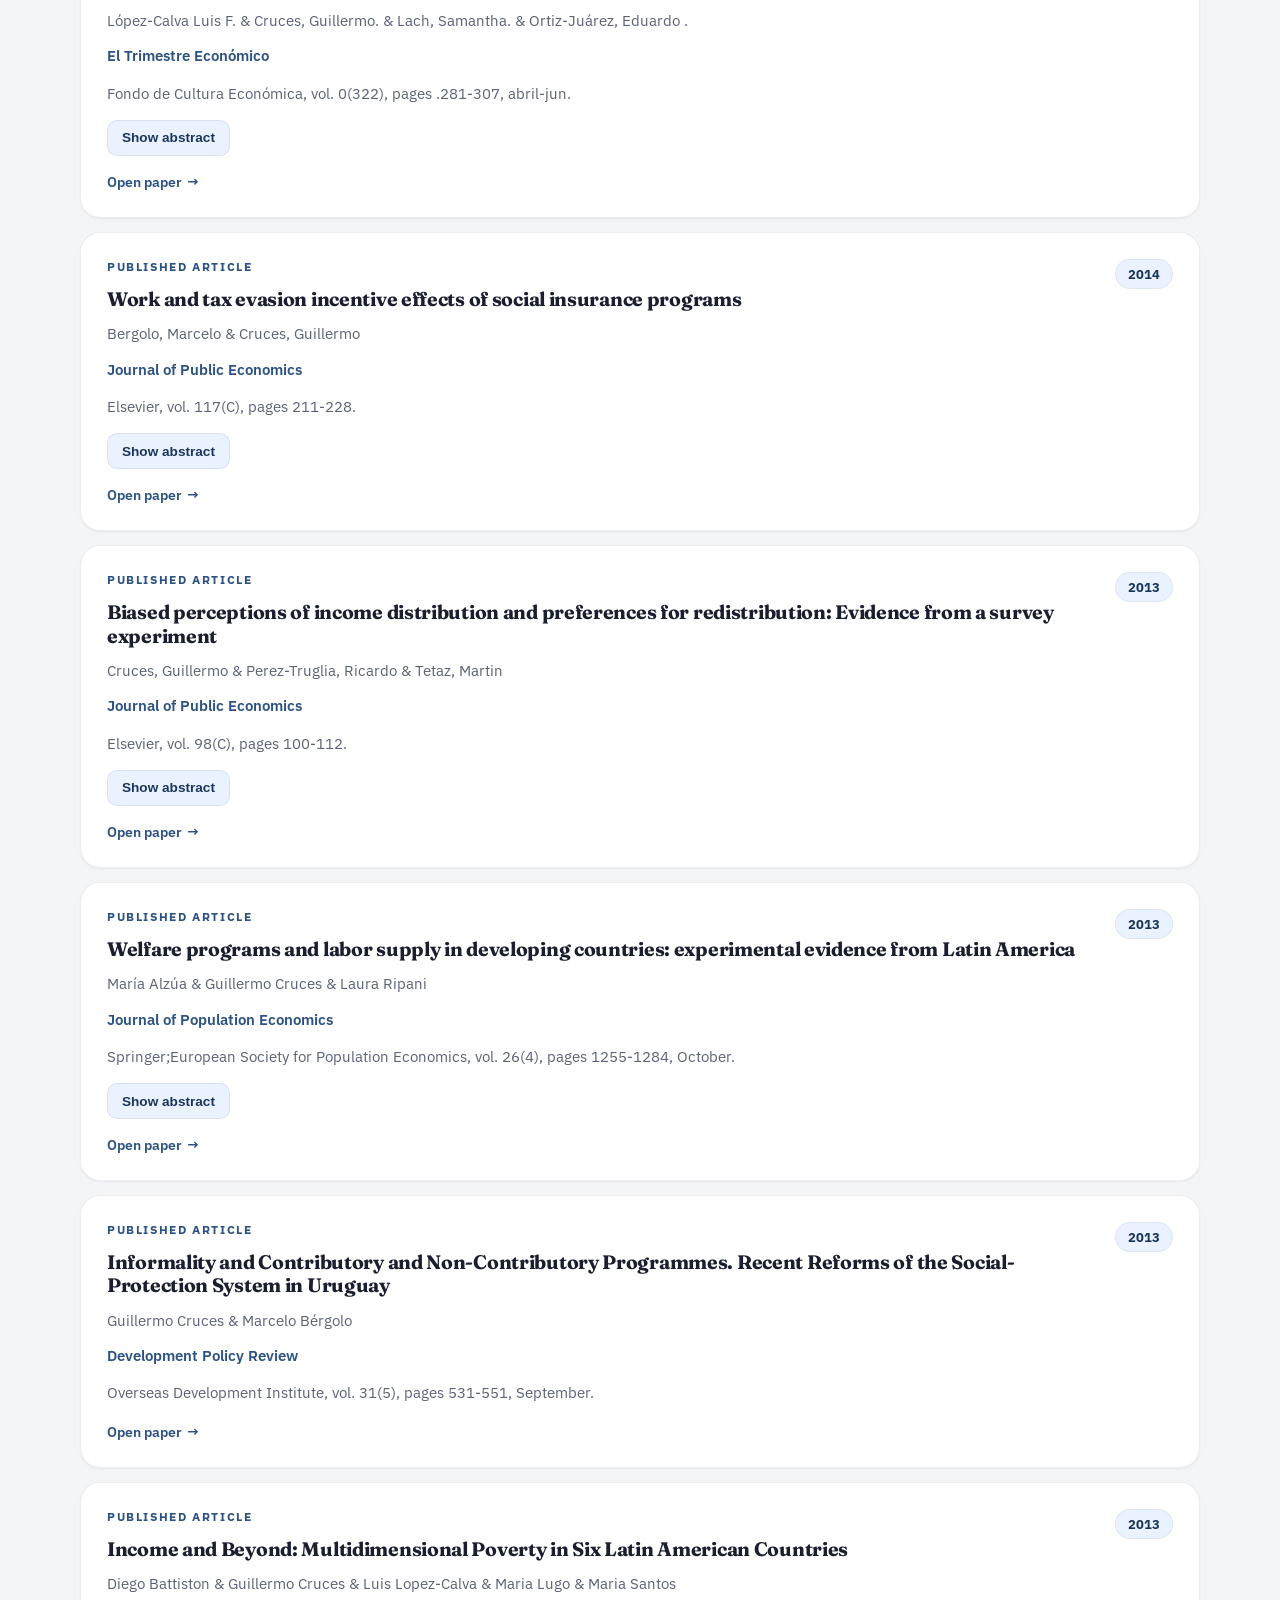
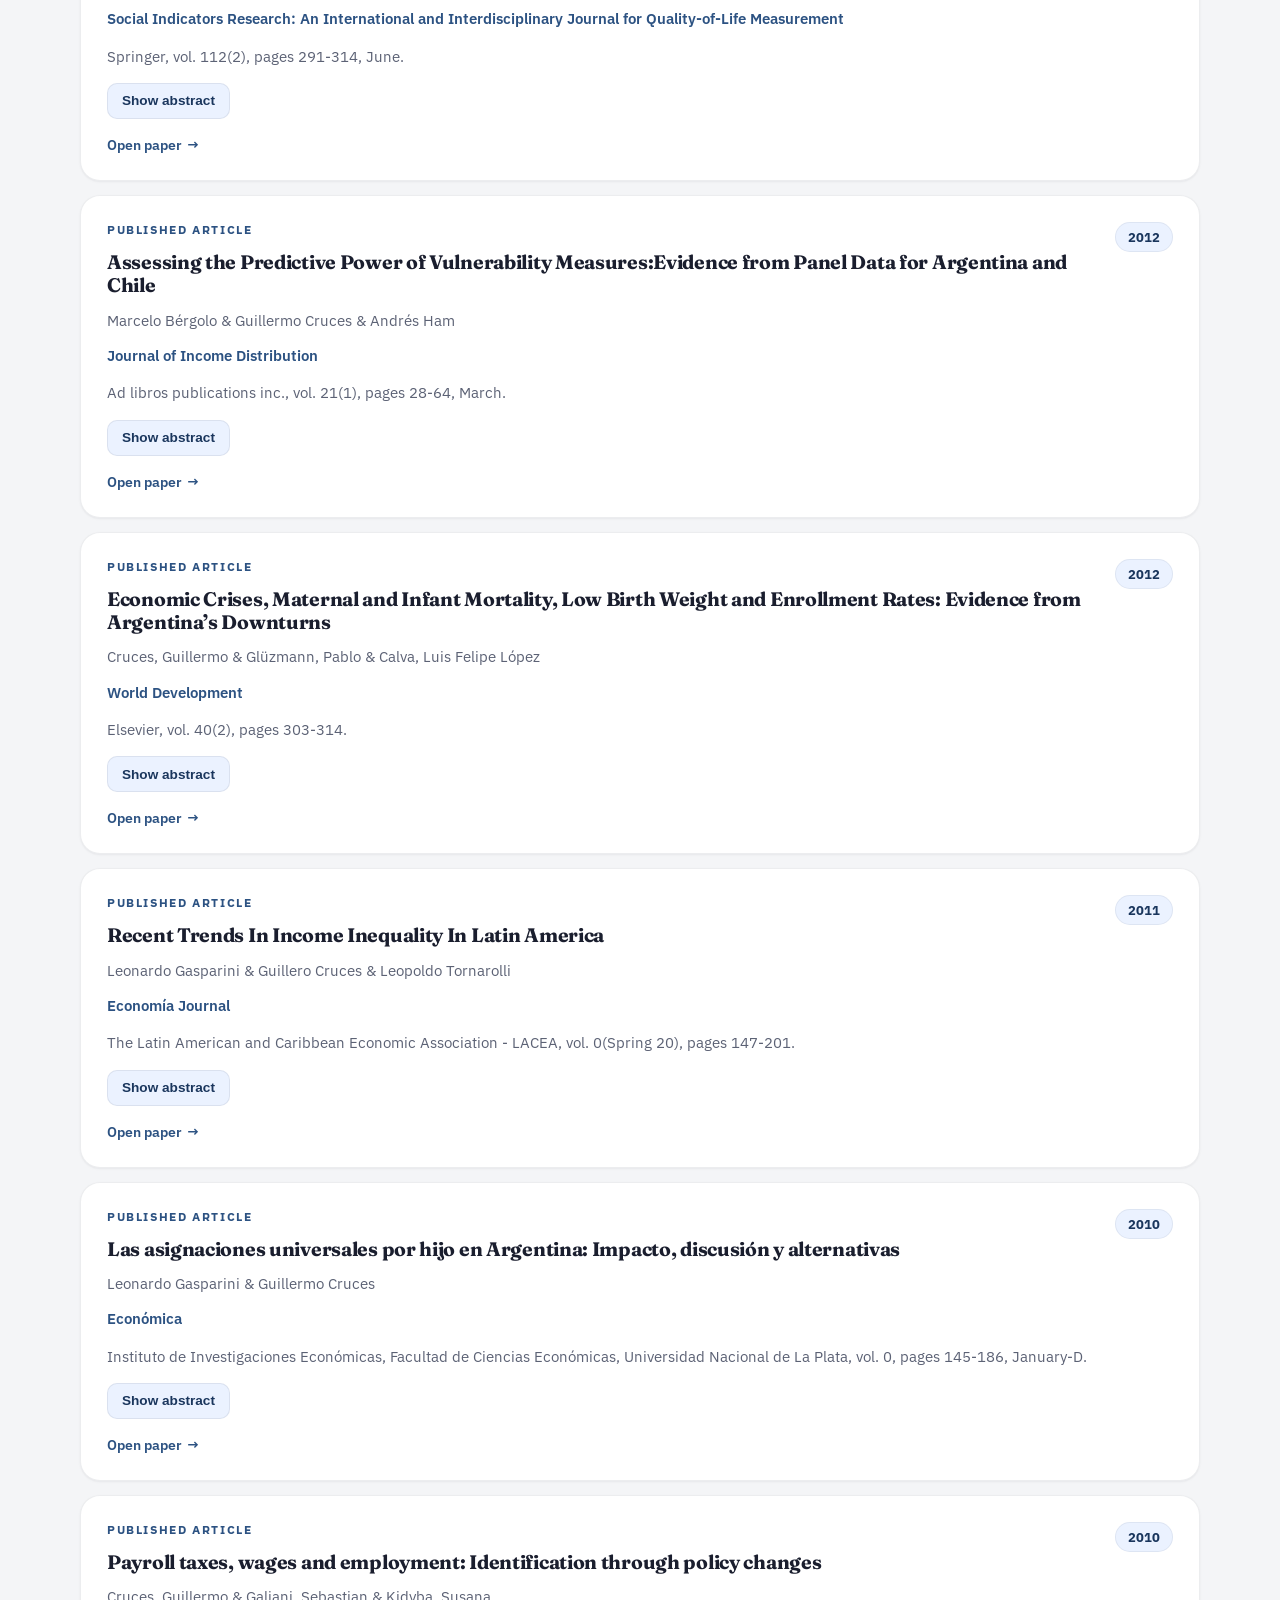
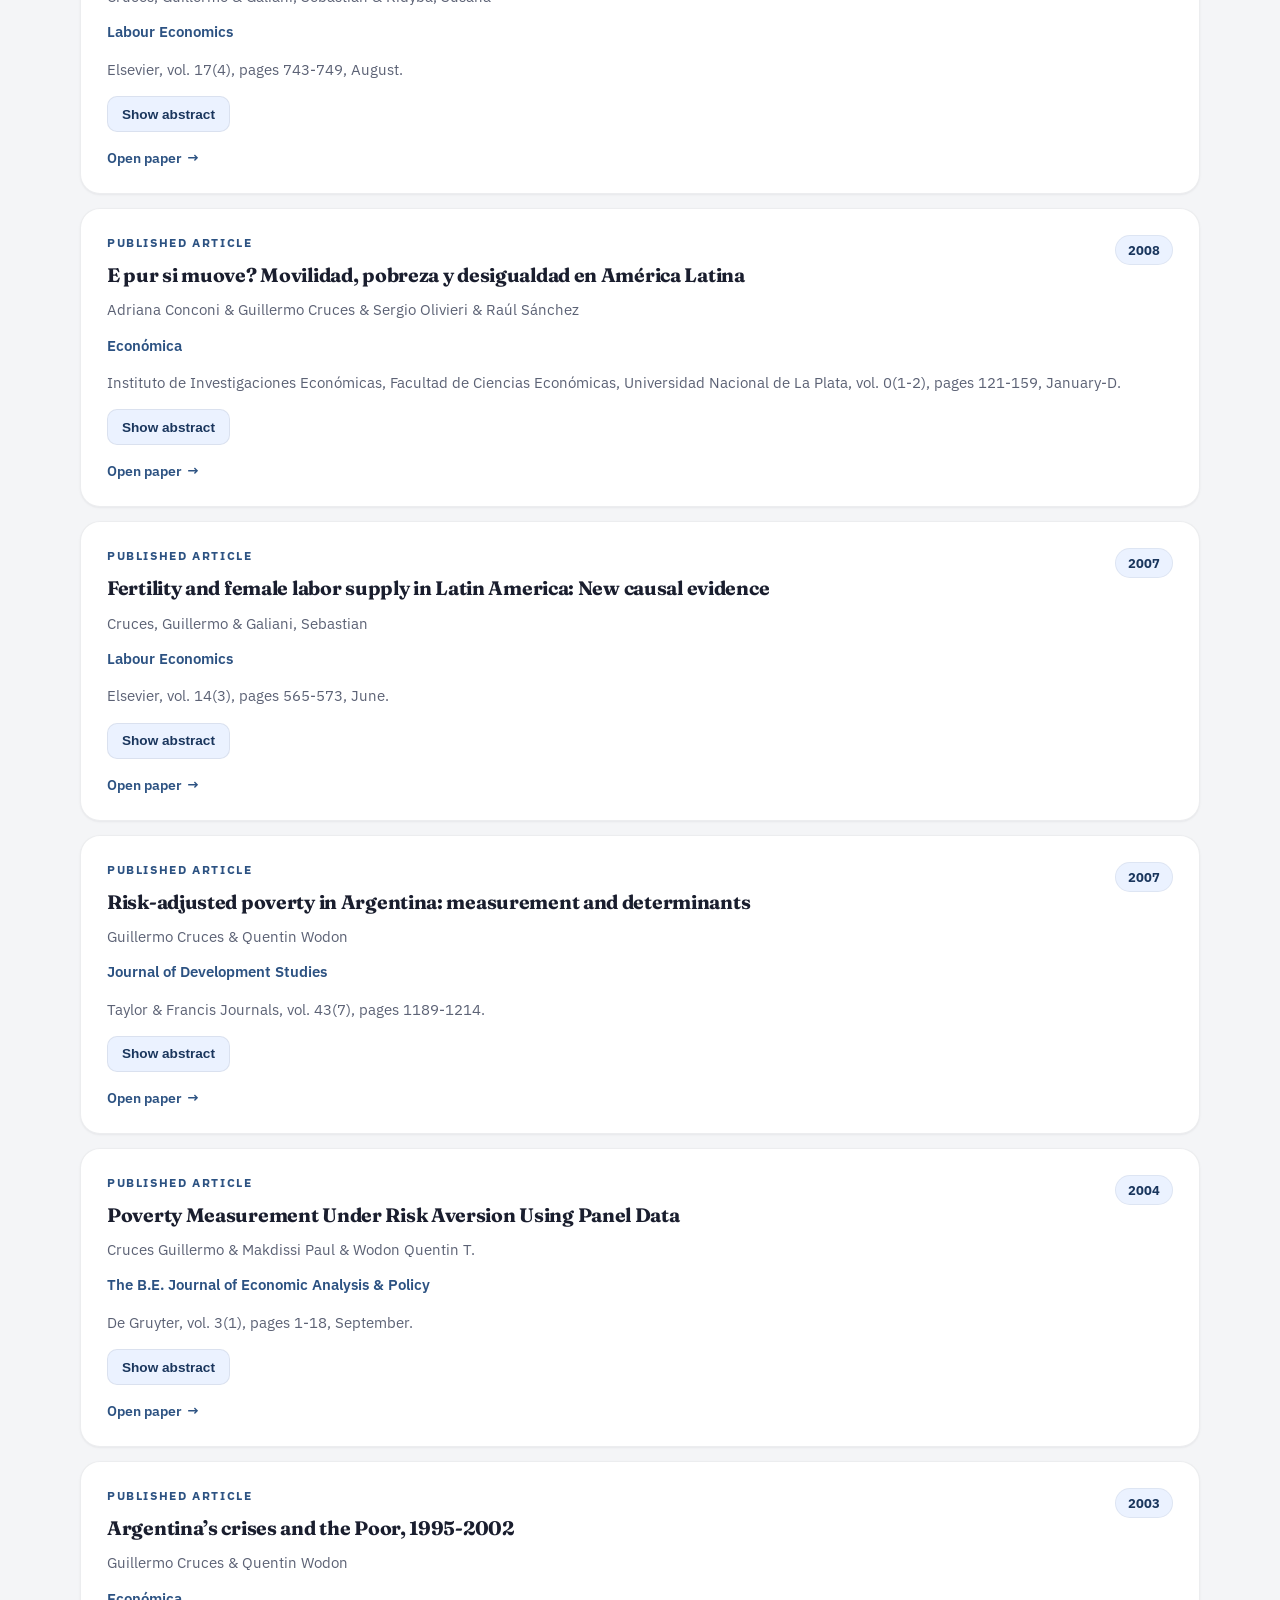
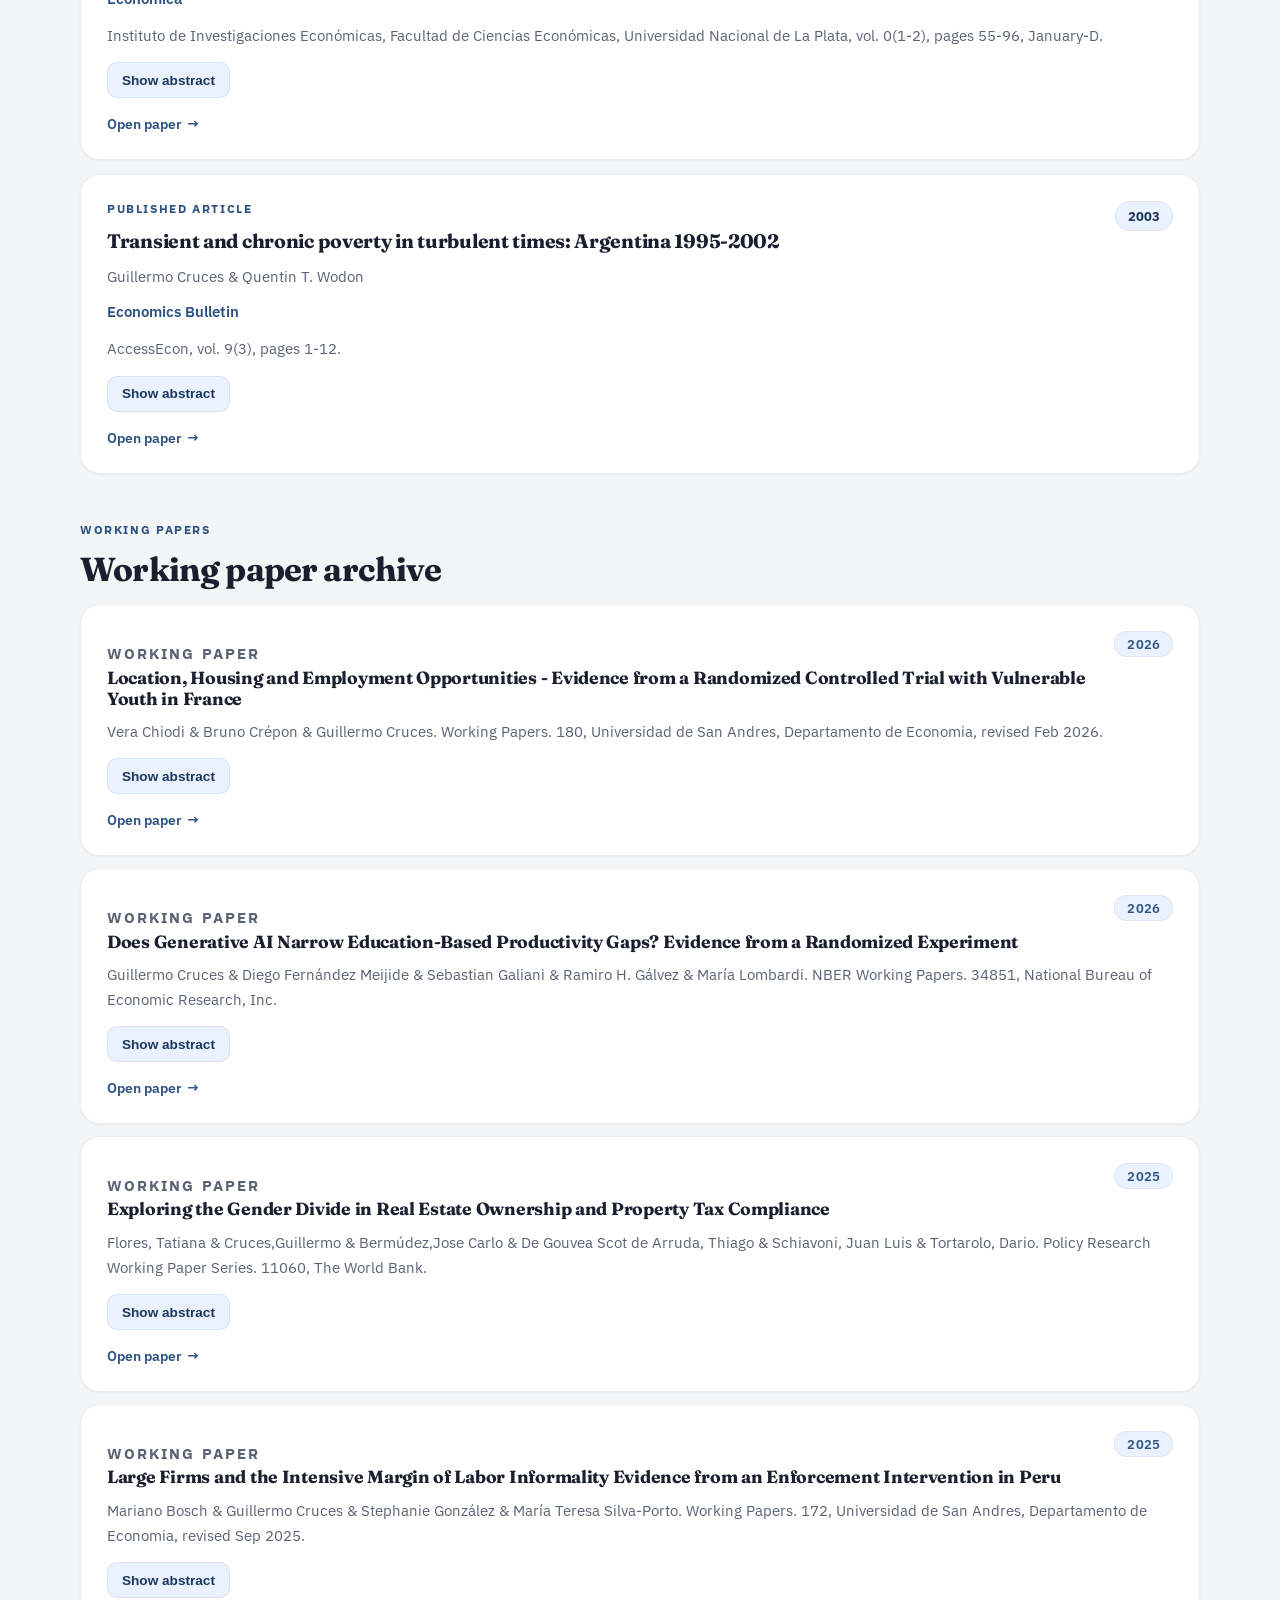
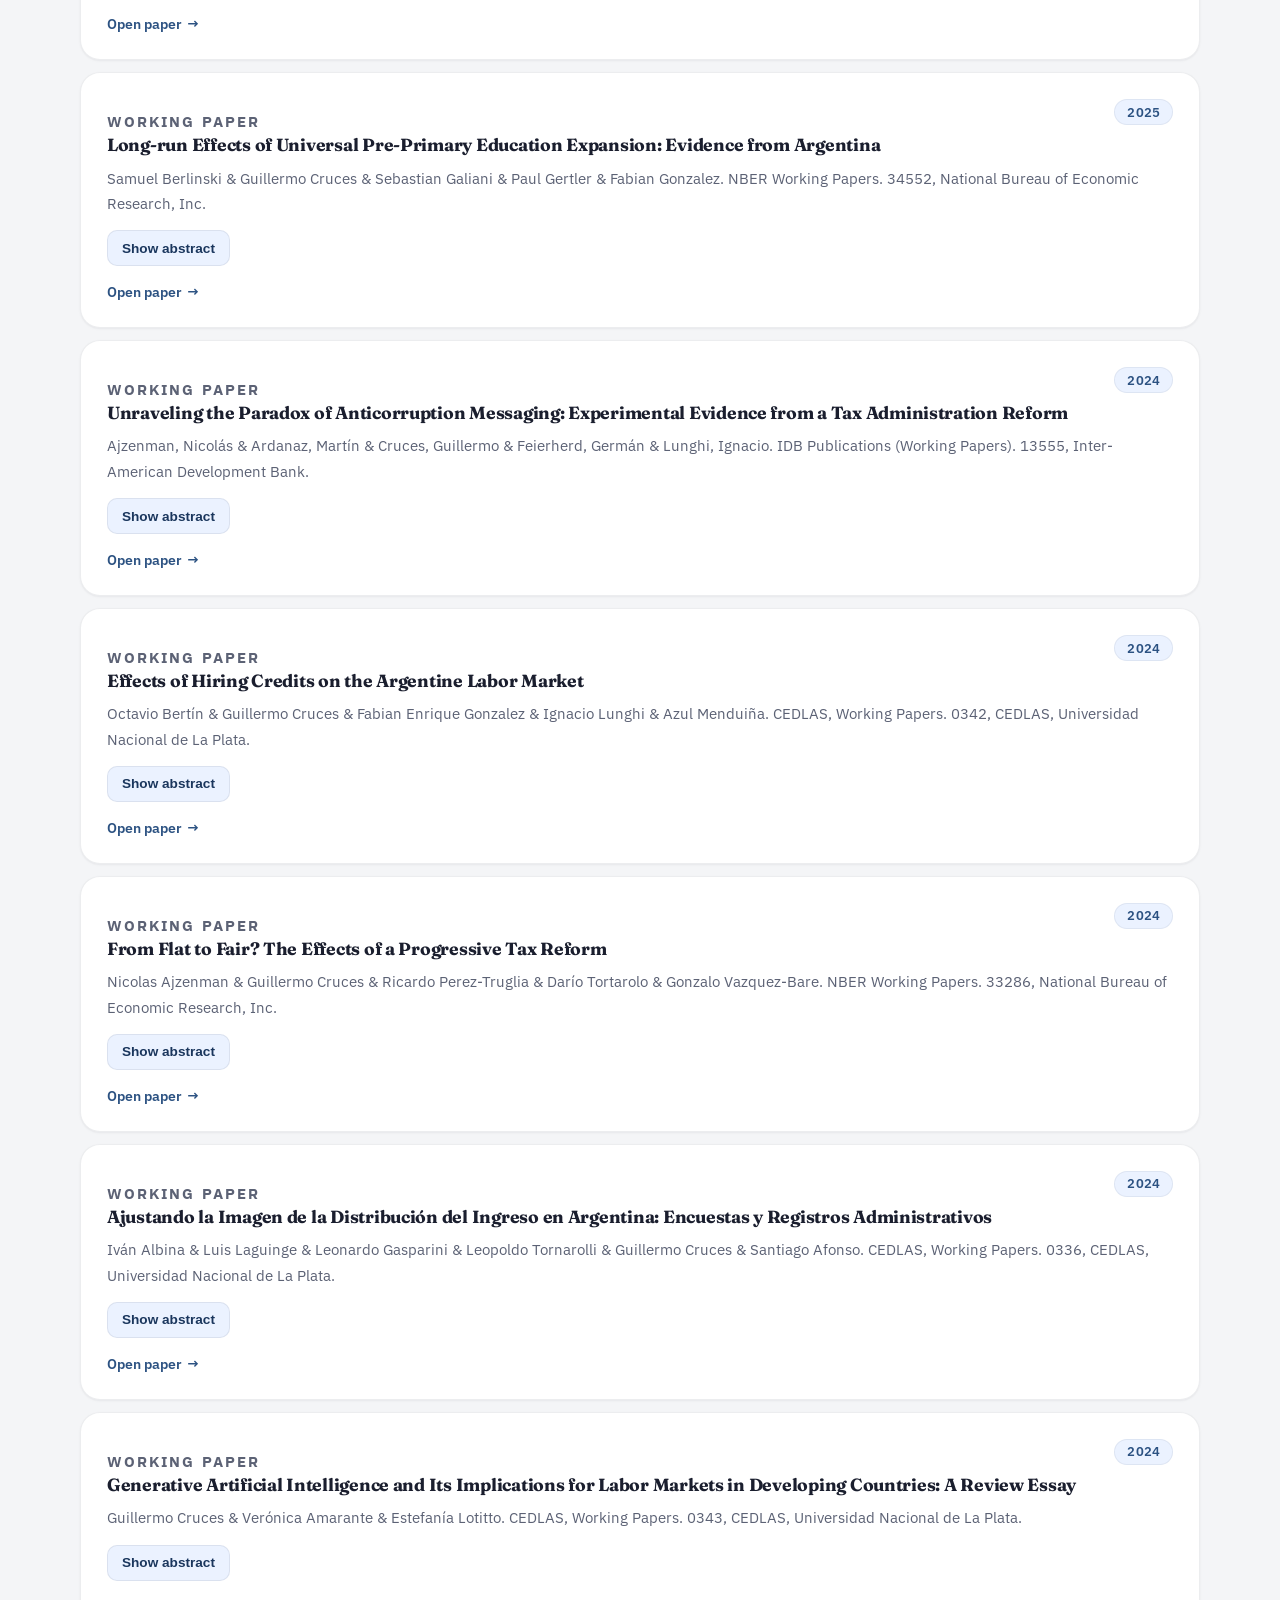
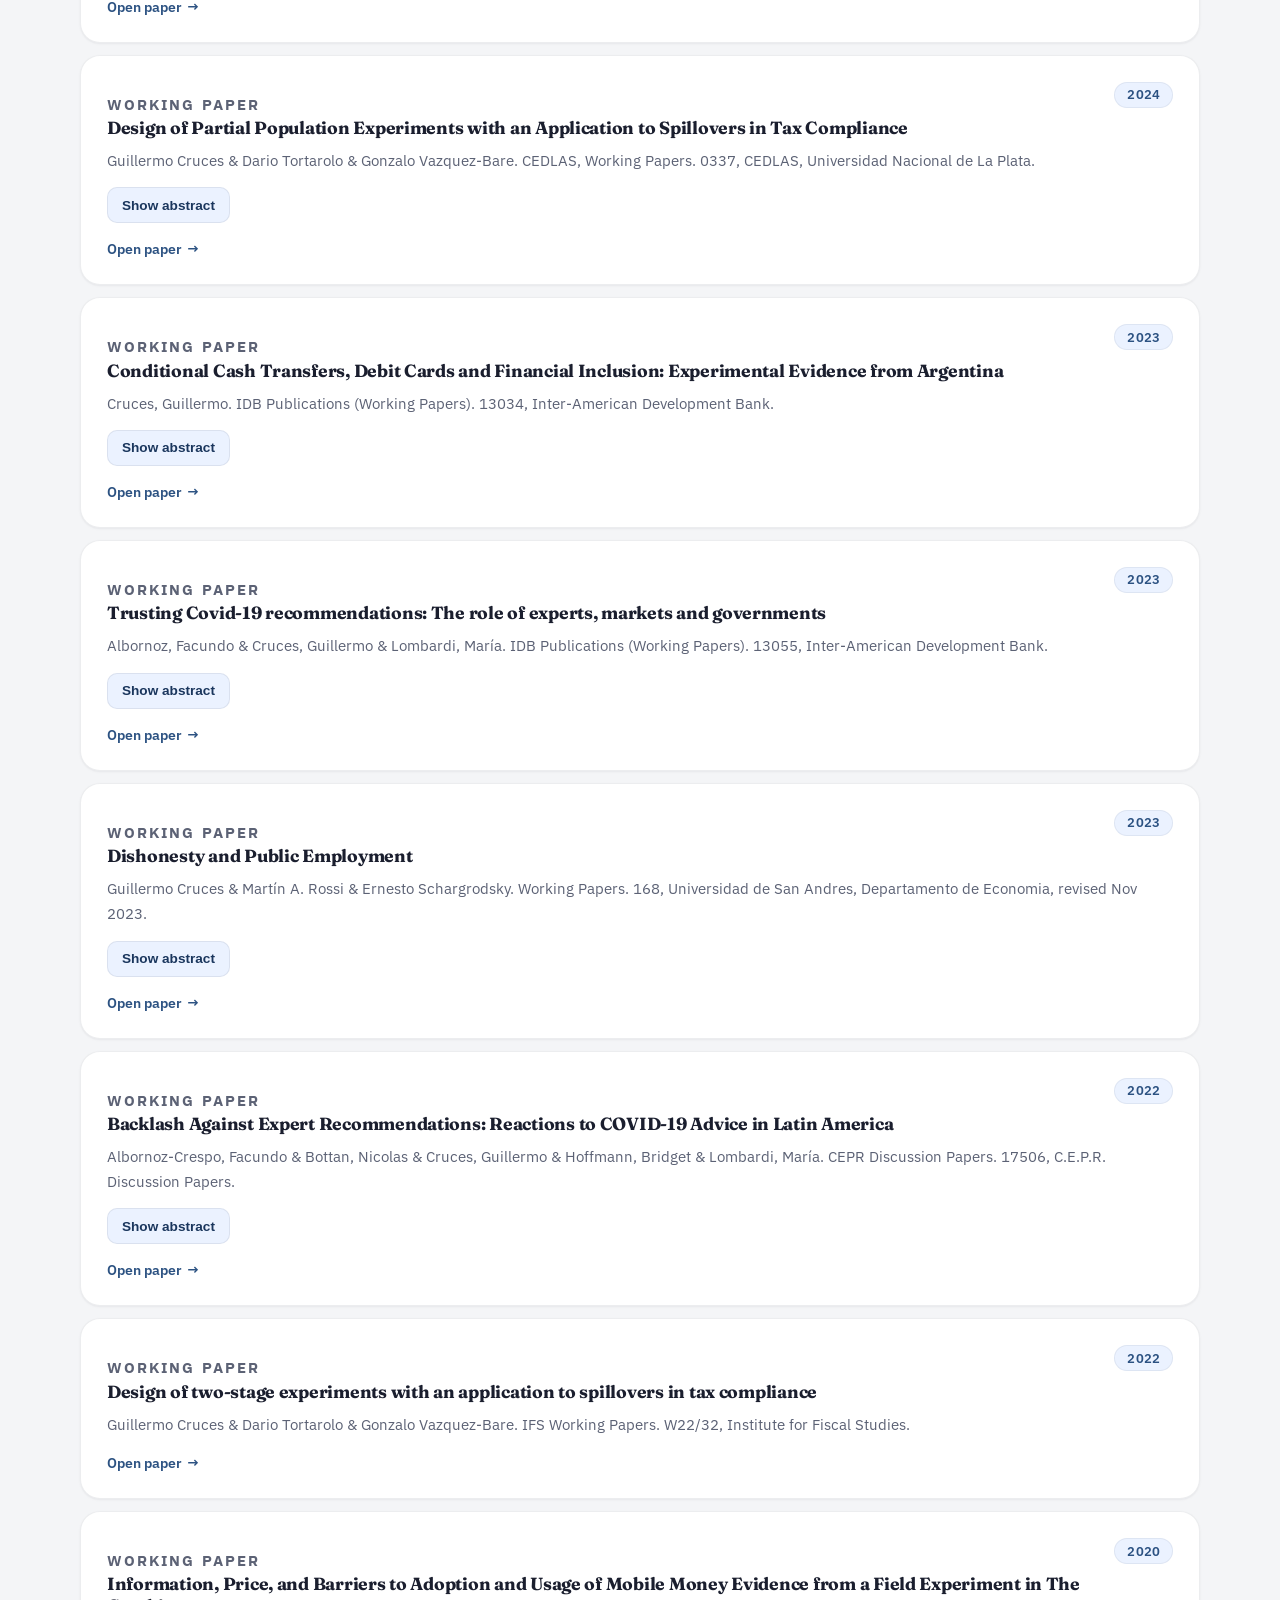
==== commit f39a2087: "Update site to latest version" ====
--- a/site/index.html
+++ b/site/index.html
@@ -20,8 +20,8 @@
   <body>
     <div class="page-shell">
       <header class="site-header">
-        <a class="brand" href="#top">GC</a>
         <nav class="site-nav" aria-label="Primary navigation">
+          <a href="#top">Home</a>
           <a href="#research">Research</a>
           <a href="#work">Working Papers</a>
           <a href="#policy">Policy</a>
@@ -31,8 +31,13 @@
       <main id="top">
         <section class="hero section">
           <div class="hero-stage">
+            <figure class="portrait-frame">
+              <img
+                src="./assets/images/guillermo-cruces.jpg"
+                alt="Portrait of Guillermo Cruces"
+              />
+            </figure>
             <div class="hero-copy">
-              <p class="eyebrow">Research and Publications</p>
               <h1>Guillermo A. Cruces</h1>
               <p class="hero-summary">
                 Professor of Economics at Universidad de San Andres and the University
@@ -44,19 +49,9 @@
                 <span>University of Nottingham</span>
               </div>
             </div>
-
-            <aside class="hero-panel portrait-panel">
-              <figure class="portrait-frame">
-                <img
-                  src="./assets/images/guillermo-cruces.jpg"
-                  alt="Portrait of Guillermo Cruces"
-                />
-              </figure>
-              <div class="panel-block">
-                <p class="panel-label">Links and contact</p>
-                <div id="hero-links" class="mini-link-list"></div>
-              </div>
-            </aside>
+          </div>
+          <div class="hero-links-bar">
+            <div id="hero-links" class="mini-link-list"></div>
           </div>
         </section>
 
@@ -108,7 +103,7 @@
       </main>
 
       <footer class="site-footer">
-        <p>Guillermo A. Cruces | Research, working papers, and contact information.</p>
+        <p><a href="mailto:gcruces@cedlas.org">gcruces@cedlas.org</a></p>
       </footer>
     </div>
 
--- a/site/styles.css
+++ b/site/styles.css
@@ -1,22 +1,28 @@
 :root {
-  --bg: #efe9e2;
-  --bg-strong: #d9d0c6;
-  --surface: rgba(248, 244, 239, 0.84);
-  --surface-strong: rgba(252, 249, 246, 0.94);
-  --surface-line: rgba(77, 68, 77, 0.14);
-  --text: #2e2830;
-  --muted: #5f5860;
-  --accent: #85756a;
-  --accent-strong: #4d444d;
-  --accent-soft: rgba(170, 158, 147, 0.18);
-  --warm: #aa9e93;
-  --warm-soft: rgba(199, 194, 186, 0.28);
-  --shadow: 0 28px 70px rgba(46, 40, 48, 0.12);
-  --radius-xl: 42px;
-  --radius-lg: 28px;
-  --radius-md: 20px;
-  --radius-sm: 14px;
-  --content-width: min(1180px, calc(100vw - 40px));
+  --bg: #f7f8fa;
+  --surface: rgba(255, 255, 255, 0.88);
+  --surface-strong: rgba(255, 255, 255, 0.95);
+  --surface-line: rgba(15, 30, 60, 0.08);
+  --text: #1a1e2e;
+  --text-secondary: #3a4055;
+  --muted: #5c6275;
+  --accent: #2c5282;
+  --accent-strong: #1a365d;
+  --accent-light: #ebf2ff;
+  --accent-soft: rgba(44, 82, 130, 0.08);
+  --warm: #94a3b8;
+  --warm-soft: rgba(148, 163, 184, 0.15);
+  --shadow-sm: 0 1px 3px rgba(15, 30, 60, 0.04), 0 1px 2px rgba(15, 30, 60, 0.03);
+  --shadow: 0 4px 20px rgba(15, 30, 60, 0.06);
+  --shadow-lg: 0 20px 50px rgba(15, 30, 60, 0.08);
+  --shadow-hover: 0 12px 36px rgba(15, 30, 60, 0.1);
+  --radius-xl: 28px;
+  --radius-lg: 20px;
+  --radius-md: 14px;
+  --radius-sm: 10px;
+  --content-width: min(1120px, calc(100vw - 48px));
+  --transition-fast: 150ms cubic-bezier(0.4, 0, 0.2, 1);
+  --transition: 250ms cubic-bezier(0.4, 0, 0.2, 1);
 }
 
 *,
@@ -34,22 +40,13 @@
   min-height: 100vh;
   font-family: "IBM Plex Sans", sans-serif;
   color: var(--text);
-  background:
-    radial-gradient(circle at top left, rgba(211, 199, 186, 0.88), transparent 34%),
-    radial-gradient(circle at 86% 10%, rgba(170, 158, 147, 0.45), transparent 24%),
-    linear-gradient(180deg, #f4efeb 0%, #ebe3da 48%, #f1ece6 100%);
-}
-
-body::before {
-  content: "";
-  position: fixed;
-  inset: 0;
-  pointer-events: none;
+  background: #f4f5f7;
   background-image:
-    linear-gradient(rgba(77, 68, 77, 0.035) 1px, transparent 1px),
-    linear-gradient(90deg, rgba(77, 68, 77, 0.03) 1px, transparent 1px);
-  background-size: 56px 56px;
-  mask-image: linear-gradient(180deg, rgba(0, 0, 0, 0.42), transparent 80%);
+    radial-gradient(ellipse at 20% 0%, rgba(44, 82, 130, 0.04), transparent 50%),
+    radial-gradient(ellipse at 80% 0%, rgba(100, 120, 160, 0.03), transparent 40%);
+  background-attachment: fixed;
+  -webkit-font-smoothing: antialiased;
+  -moz-osx-font-smoothing: grayscale;
 }
 
 a {
@@ -66,159 +63,143 @@
   scroll-margin-top: 110px;
 }
 
+/* ── Page shell ─────────────────────────────── */
+
 .page-shell {
   width: var(--content-width);
   margin: 0 auto;
-  padding: 24px 0 56px;
-}
+  padding: 20px 0 80px;
+}
+
+/* ── Header ─────────────────────────────────── */
 
 .site-header {
   position: sticky;
-  top: 16px;
+  top: 14px;
   z-index: 20;
   display: flex;
-  justify-content: space-between;
+  justify-content: center;
   align-items: center;
-  gap: 20px;
-  padding: 16px 20px;
+  padding: 10px 24px;
   margin-bottom: 28px;
-  border: 1px solid rgba(77, 68, 77, 0.1);
+  border: 1px solid rgba(15, 30, 60, 0.06);
   border-radius: 999px;
-  background: rgba(248, 244, 239, 0.78);
-  backdrop-filter: blur(18px);
-  box-shadow: 0 10px 30px rgba(46, 40, 48, 0.08);
+  background: rgba(255, 255, 255, 0.75);
+  backdrop-filter: blur(20px) saturate(1.3);
+  -webkit-backdrop-filter: blur(20px) saturate(1.3);
+  box-shadow: var(--shadow-sm);
 }
 
 .brand {
   display: inline-flex;
   align-items: center;
   justify-content: center;
-  width: 44px;
-  height: 44px;
+  width: 40px;
+  height: 40px;
   border-radius: 999px;
-  background: linear-gradient(145deg, var(--accent-strong), #6a5f69);
-  color: #f9f6f2;
+  background: var(--accent-strong);
+  color: #fff;
   font-weight: 700;
+  font-size: 0.85rem;
   letter-spacing: 0.08em;
+  transition: transform var(--transition-fast), box-shadow var(--transition-fast);
+}
+
+.brand:hover {
+  transform: scale(1.06);
+  box-shadow: 0 4px 14px rgba(26, 54, 93, 0.25);
 }
 
 .site-nav {
   display: flex;
   flex-wrap: wrap;
-  gap: 18px;
+  gap: 4px;
   color: var(--muted);
-  font-size: 0.95rem;
+  font-size: 0.9rem;
+  font-weight: 500;
 }
 
 .site-nav a {
-  transition: color 180ms ease;
+  padding: 7px 14px;
+  border-radius: 999px;
+  transition: color var(--transition-fast), background var(--transition-fast);
 }
 
 .site-nav a:hover,
 .site-nav a:focus-visible {
   color: var(--accent-strong);
-}
+  background: var(--accent-soft);
+}
+
+/* ── Sections ───────────────────────────────── */
 
 .section {
-  margin-top: 42px;
+  margin-top: 48px;
 }
 
 .hero {
-  margin-top: 12px;
-}
+  margin-top: 8px;
+}
+
+/* ── Hero ────────────────────────────────────── */
 
 .hero-stage {
-  position: relative;
-  display: grid;
-  grid-template-columns: minmax(0, 1.32fr) minmax(300px, 0.78fr);
-  gap: 0;
-  overflow: hidden;
-  border: 1px solid rgba(77, 68, 77, 0.12);
-  border-radius: 46px;
-  background:
-    radial-gradient(circle at 28% 24%, rgba(255, 255, 255, 0.72), transparent 34%),
-    linear-gradient(135deg, rgba(252, 249, 246, 0.96), rgba(243, 235, 227, 0.88));
-  box-shadow: 0 34px 90px rgba(46, 40, 48, 0.12);
-  animation: rise 460ms ease both;
-}
-
-.hero-stage::before {
-  content: "";
-  position: absolute;
-  inset: 0;
-  background:
-    linear-gradient(115deg, transparent 0 59%, rgba(77, 68, 77, 0.06) 59.2%, transparent 60%),
-    radial-gradient(circle at 84% 18%, rgba(170, 158, 147, 0.18), transparent 22%);
-  pointer-events: none;
-}
-
-.paper-card,
-.policy-card,
-.resource-card,
-.stack-item {
-  border: 1px solid var(--surface-line);
-  background: var(--surface);
-  backdrop-filter: blur(14px);
+  display: flex;
+  align-items: center;
+  gap: 36px;
+  padding: 36px 40px;
+  border: 1px solid rgba(15, 30, 60, 0.06);
+  border-radius: var(--radius-xl);
+  background: #fff;
   box-shadow: var(--shadow);
+  animation: rise 500ms cubic-bezier(0.4, 0, 0.2, 1) both;
 }
 
 .hero-copy {
-  z-index: 1;
-  position: relative;
-  display: grid;
-  align-content: start;
-  min-height: 0;
-  padding: 64px 58px 56px;
-  background: transparent;
-  box-shadow: none;
-  border: 0;
-}
-
-.hero-copy::after {
-  content: "";
-  position: absolute;
-  left: -80px;
-  bottom: -90px;
-  width: 280px;
-  height: 280px;
-  border-radius: 999px;
-  background: radial-gradient(circle, rgba(170, 158, 147, 0.2), transparent 68%);
-}
+  flex: 1;
+  min-width: 0;
+}
+
+/* ── Label system ───────────────────────────── */
 
 .eyebrow,
 .section-kicker,
 .panel-label,
 .card-kicker {
-  margin: 0 0 12px;
+  margin: 0 0 14px;
   color: var(--accent);
   text-transform: uppercase;
   letter-spacing: 0.14em;
-  font-size: 0.76rem;
+  font-size: 0.72rem;
   font-weight: 700;
 }
+
+/* ── Typography ─────────────────────────────── */
 
 h1,
 h2,
 h3 {
   margin: 0;
   font-family: "Fraunces", serif;
-  line-height: 1.02;
-  letter-spacing: -0.035em;
+  line-height: 1.08;
+  letter-spacing: -0.025em;
+  color: var(--text);
 }
 
 h1 {
-  max-width: 8.6ch;
-  font-size: clamp(3.6rem, 6vw, 6.4rem);
+  font-size: clamp(1.8rem, 2.8vw, 2.6rem);
+  line-height: 1.1;
 }
 
 h2 {
-  max-width: 18ch;
-  font-size: clamp(2rem, 3vw, 3rem);
+  max-width: 20ch;
+  font-size: clamp(1.8rem, 2.6vw, 2.6rem);
 }
 
 h3 {
-  font-size: 1.38rem;
-  line-height: 1.12;
+  font-size: 1.22rem;
+  line-height: 1.2;
+  letter-spacing: -0.015em;
 }
 
 .hero-summary,
@@ -236,25 +217,27 @@
 }
 
 .hero-summary {
-  max-width: 34rem;
-  margin: 24px 0 0;
-  font-size: 1.14rem;
+  max-width: 52rem;
+  margin: 10px 0 0;
+  font-size: 0.96rem;
+  line-height: 1.65;
 }
 
 .hero-meta {
   display: flex;
   flex-wrap: wrap;
-  gap: 14px 18px;
-  margin-top: 30px;
-  padding-top: 22px;
-  border-top: 1px solid rgba(77, 68, 77, 0.12);
-  color: var(--accent-strong);
-  font-size: 0.95rem;
+  gap: 8px 18px;
+  margin-top: 14px;
+  padding-top: 14px;
+  border-top: 1px solid rgba(15, 30, 60, 0.08);
+  color: var(--text-secondary);
+  font-size: 0.86rem;
+  font-weight: 500;
 }
 
 .hero-meta span {
   position: relative;
-  padding-right: 18px;
+  padding-right: 20px;
 }
 
 .hero-meta span:not(:last-child)::after {
@@ -262,27 +245,32 @@
   position: absolute;
   right: 0;
   top: 50%;
-  width: 6px;
-  height: 6px;
+  width: 4px;
+  height: 4px;
   border-radius: 999px;
-  background: rgba(77, 68, 77, 0.25);
+  background: rgba(15, 30, 60, 0.2);
   transform: translateY(-50%);
 }
+
+/* ── Buttons ────────────────────────────────── */
 
 .button {
   display: inline-flex;
   align-items: center;
   justify-content: center;
-  min-height: 48px;
-  padding: 0 18px;
+  min-height: 44px;
+  padding: 0 20px;
   border-radius: 999px;
   border: 1px solid transparent;
   font-weight: 600;
+  font-size: 0.9rem;
+  cursor: pointer;
   transition:
-    transform 180ms ease,
-    border-color 180ms ease,
-    background-color 180ms ease,
-    color 180ms ease;
+    transform var(--transition-fast),
+    border-color var(--transition-fast),
+    background-color var(--transition-fast),
+    box-shadow var(--transition-fast),
+    color var(--transition-fast);
 }
 
 .button:hover,
@@ -291,123 +279,127 @@
 }
 
 .button-primary {
-  background: linear-gradient(145deg, var(--accent-strong), #6d6158);
-  color: #fdf9f6;
+  background: var(--accent-strong);
+  color: #fff;
+  box-shadow: 0 2px 8px rgba(26, 54, 93, 0.2);
+}
+
+.button-primary:hover {
+  box-shadow: 0 4px 16px rgba(26, 54, 93, 0.3);
+  background: var(--accent);
 }
 
 .button-secondary {
-  border-color: rgba(77, 68, 77, 0.12);
-  background: rgba(255, 255, 255, 0.48);
-}
+  border-color: rgba(15, 30, 60, 0.1);
+  background: #fff;
+  box-shadow: var(--shadow-sm);
+}
+
+.button-secondary:hover {
+  border-color: rgba(15, 30, 60, 0.16);
+  box-shadow: var(--shadow);
+}
+
+/* ── Pills ──────────────────────────────────── */
 
 .paper-year,
 .status-pill {
   display: inline-flex;
   align-items: center;
   justify-content: center;
-  min-height: 34px;
-  padding: 0 13px;
+  min-height: 30px;
+  padding: 0 12px;
   border-radius: 999px;
-  border: 1px solid rgba(77, 68, 77, 0.08);
-  background: rgba(255, 255, 255, 0.58);
-}
-
-.portrait-panel {
-  z-index: 1;
-  display: grid;
-  align-content: start;
-  gap: 24px;
-  min-height: 100%;
-  align-content: start;
-  padding: 30px 28px 28px;
-  color: #f4efea;
-  background:
-    linear-gradient(180deg, rgba(44, 38, 47, 0.97), rgba(71, 63, 72, 0.94)),
-    var(--accent-strong);
-  border-left: 1px solid rgba(255, 255, 255, 0.08);
-  box-shadow: none;
-}
+  border: 1px solid rgba(15, 30, 60, 0.06);
+  background: var(--accent-light);
+  font-size: 0.85rem;
+  white-space: nowrap;
+}
+
+/* ── Portrait ────────────────────────────────── */
 
 .portrait-frame {
+  flex-shrink: 0;
   margin: 0;
+  width: 220px;
+  height: 200px;
   overflow: hidden;
-  border-radius: 32px;
-  aspect-ratio: 0.82;
-  max-height: 420px;
-  background: linear-gradient(180deg, rgba(226, 224, 222, 0.25), rgba(170, 158, 147, 0.18));
-  box-shadow: 0 24px 60px rgba(0, 0, 0, 0.22);
+  border-radius: var(--radius-lg);
+  background: rgba(15, 30, 60, 0.05);
+  box-shadow: var(--shadow);
 }
 
 .portrait-frame img {
   width: 100%;
   height: 100%;
   object-fit: cover;
-  object-position: center 12%;
-}
-
-.panel-label {
-  margin-bottom: 10px;
-  color: rgba(238, 232, 226, 0.62);
+  object-position: center 20%;
+}
+
+/* ── Hero links bar ─────────────────────────── */
+
+.hero-links-bar {
+  margin-top: 14px;
+  padding: 18px 24px;
+  border: 1px solid rgba(15, 30, 60, 0.06);
+  border-radius: var(--radius-lg);
+  background: var(--accent-strong);
+  box-shadow: var(--shadow-sm);
+  animation: rise 500ms 80ms cubic-bezier(0.4, 0, 0.2, 1) both;
 }
 
 .mini-link-list {
-  display: grid;
-  gap: 0;
+  display: flex;
+  flex-wrap: wrap;
+  gap: 8px;
 }
 
 .mini-link {
-  display: flex;
-  justify-content: space-between;
+  display: inline-flex;
   align-items: center;
-  gap: 12px;
-  padding: 14px 0;
-  border-radius: 0;
-  background: transparent;
-  border: 0;
-  border-top: 1px solid rgba(255, 255, 255, 0.1);
+  padding: 7px 18px;
+  border-radius: 999px;
+  border: 1px solid rgba(255, 255, 255, 0.2);
+  background: rgba(255, 255, 255, 0.08);
+  color: #e0e7f1;
+  font-size: 0.86rem;
+  font-weight: 500;
   transition:
-    transform 180ms ease,
-    color 180ms ease,
-    border-color 180ms ease;
-}
-
-.mini-link:first-child {
-  padding-top: 0;
-  border-top: 0;
-}
-
-.mini-link-copy {
-  display: grid;
-  gap: 4px;
-}
-
-.mini-link-copy strong {
-  color: #f4efea;
-  font-size: 1.02rem;
-  line-height: 1.3;
-}
-
-.mini-link-copy span {
-  color: rgba(242, 237, 233, 0.82);
-  font-size: 0.88rem;
-  line-height: 1.45;
-}
-
-.mini-link::after {
-  content: "->";
-  color: rgba(238, 232, 226, 0.52);
-  align-self: center;
+    background var(--transition-fast),
+    border-color var(--transition-fast),
+    color var(--transition-fast);
 }
 
 .mini-link:hover,
 .mini-link:focus-visible {
-  transform: translateX(3px);
-  border-color: rgba(255, 255, 255, 0.2);
-}
+  background: rgba(255, 255, 255, 0.18);
+  border-color: rgba(255, 255, 255, 0.35);
+  color: #fff;
+}
+
+.mini-link-copy {
+  display: contents;
+}
+
+.mini-link-copy strong {
+  color: inherit;
+  font-weight: 600;
+  font-size: inherit;
+}
+
+.mini-link-copy span {
+  display: none;
+}
+
+.mini-link::after {
+  display: none;
+}
+
+/* ── Section headings ───────────────────────── */
 
 .work-section {
   display: grid;
-  gap: 34px;
+  gap: 36px;
 }
 
 .section-heading {
@@ -415,7 +407,7 @@
   justify-content: space-between;
   align-items: end;
   gap: 20px;
-  margin-bottom: 18px;
+  margin-bottom: 20px;
 }
 
 .section-note {
@@ -423,6 +415,8 @@
   margin: 0;
 }
 
+/* ── Search ─────────────────────────────────── */
+
 .paper-toolbar {
   display: block;
   margin-bottom: 22px;
@@ -430,31 +424,98 @@
 
 .search-field {
   display: block;
+  position: relative;
+}
+
+.search-field::before {
+  content: "";
+  position: absolute;
+  left: 20px;
+  top: 50%;
+  width: 16px;
+  height: 16px;
+  transform: translateY(-50%);
+  border: 2px solid var(--muted);
+  border-radius: 999px;
+  opacity: 0.35;
+  pointer-events: none;
+}
+
+.search-field::after {
+  content: "";
+  position: absolute;
+  left: 35px;
+  top: calc(50% + 7px);
+  width: 5px;
+  height: 2px;
+  background: var(--muted);
+  opacity: 0.35;
+  transform: rotate(45deg);
+  transform-origin: left center;
+  pointer-events: none;
 }
 
 .search-field input {
   width: 100%;
-  min-height: 52px;
-  padding: 0 20px;
+  min-height: 50px;
+  padding: 0 22px 0 48px;
   border-radius: 999px;
-  border: 1px solid rgba(77, 68, 77, 0.12);
-  background: rgba(255, 255, 255, 0.62);
+  border: 1px solid rgba(15, 30, 60, 0.08);
+  background: #fff;
   color: var(--text);
   font: inherit;
-  box-shadow: inset 0 1px 0 rgba(255, 255, 255, 0.5);
+  font-size: 0.93rem;
+  box-shadow: var(--shadow-sm);
+  transition:
+    border-color var(--transition-fast),
+    box-shadow var(--transition-fast);
+}
+
+.search-field input::placeholder {
+  color: var(--muted);
+  opacity: 0.55;
 }
 
 .search-field input:focus {
-  outline: 2px solid rgba(77, 68, 77, 0.14);
-  outline-offset: 2px;
-}
+  outline: none;
+  border-color: rgba(44, 82, 130, 0.3);
+  box-shadow:
+    0 0 0 3px rgba(44, 82, 130, 0.06),
+    var(--shadow-sm);
+}
+
+/* ── Cards (shared base) ────────────────────── */
+
+.paper-card,
+.policy-card,
+.resource-card,
+.stack-item {
+  border: 1px solid var(--surface-line);
+  background: #fff;
+  box-shadow: var(--shadow-sm);
+  transition:
+    transform var(--transition),
+    box-shadow var(--transition),
+    border-color var(--transition);
+}
+
+.paper-card:hover,
+.policy-card:hover,
+.resource-card:hover,
+.stack-item:hover {
+  transform: translateY(-2px);
+  box-shadow: var(--shadow-hover);
+  border-color: rgba(15, 30, 60, 0.1);
+}
+
+/* ── Grids ──────────────────────────────────── */
 
 .paper-grid,
 .policy-grid,
 .resource-grid {
   display: grid;
   grid-template-columns: 1fr;
-  gap: 18px;
+  gap: 14px;
 }
 
 .paper-card,
@@ -462,14 +523,14 @@
 .resource-card,
 .stack-item {
   border-radius: var(--radius-lg);
-  padding: 24px;
-  animation: rise 420ms ease both;
-}
+  padding: 26px;
+  animation: rise 400ms cubic-bezier(0.4, 0, 0.2, 1) both;
+}
+
+/* ── Paper cards ────────────────────────────── */
 
 .paper-card {
-  background:
-    linear-gradient(180deg, rgba(252, 249, 246, 0.92), rgba(247, 242, 236, 0.82)),
-    var(--surface);
+  background: #fff;
 }
 
 .paper-card-header,
@@ -482,129 +543,182 @@
 
 .paper-meta,
 .paper-venue {
-  margin: 14px 0 0;
+  margin: 10px 0 0;
+  font-size: 0.93rem;
 }
 
 .paper-venue {
-  color: var(--accent-strong);
+  color: var(--accent);
   font-weight: 600;
 }
 
 .paper-description,
 .policy-card p,
 .resource-card p {
-  margin: 16px 0 0;
-}
+  margin: 12px 0 0;
+  font-size: 0.93rem;
+}
+
+/* ── Abstract ───────────────────────────────── */
 
 .abstract-block {
-  margin-top: 18px;
+  margin-top: 14px;
 }
 
 .button-inline {
-  min-height: 40px;
+  min-height: 36px;
   padding: 0 14px;
-  border-color: rgba(77, 68, 77, 0.12);
-  background: rgba(255, 255, 255, 0.56);
+  border: 1px solid rgba(15, 30, 60, 0.08);
+  background: var(--accent-light);
   color: var(--accent-strong);
+  font-size: 0.85rem;
+  border-radius: var(--radius-sm);
+}
+
+.button-inline:hover {
+  background: rgba(44, 82, 130, 0.12);
+  border-color: rgba(44, 82, 130, 0.15);
 }
 
 .abstract-toggle[aria-expanded="true"] {
-  background: var(--accent-soft);
+  background: rgba(44, 82, 130, 0.12);
+  border-color: rgba(44, 82, 130, 0.18);
 }
 
 .abstract-panel {
-  margin-top: 12px;
+  margin-top: 10px;
   padding: 18px;
-  border: 1px solid rgba(77, 68, 77, 0.1);
+  border: 1px solid rgba(15, 30, 60, 0.06);
   border-radius: var(--radius-md);
-  background: rgba(255, 255, 255, 0.52);
+  background: #f8f9fb;
+  animation: fadeSlide 200ms cubic-bezier(0.4, 0, 0.2, 1) both;
 }
 
 .abstract-panel p {
   margin: 0;
   color: var(--muted);
-  line-height: 1.72;
+  line-height: 1.74;
+  font-size: 0.92rem;
 }
 
 .abstract-panel p + p {
-  margin-top: 12px;
+  margin-top: 10px;
 }
 
 .paper-year {
-  min-width: 64px;
-  background: var(--warm-soft);
+  min-width: 58px;
+  background: var(--accent-light);
   color: var(--accent-strong);
   font-weight: 700;
-}
+  font-size: 0.84rem;
+}
+
+/* ── Stack lists (working papers, ongoing) ──── */
 
 .stack-list {
   display: grid;
-  gap: 16px;
+  gap: 12px;
   margin-top: 18px;
 }
 
 .stack-item {
-  background: var(--surface-strong);
+  background: #fff;
 }
 
 .stack-item h3 {
-  font-size: 1.16rem;
+  font-size: 1.1rem;
 }
 
 .stack-item p {
-  margin: 12px 0 0;
+  margin: 10px 0 0;
+  font-size: 0.93rem;
 }
 
 .status-pill {
-  min-height: 30px;
-  background: var(--accent-soft);
-  color: var(--accent-strong);
-  font-size: 0.9rem;
+  min-height: 26px;
+  background: var(--accent-light);
+  color: var(--accent);
+  font-size: 0.8rem;
   font-weight: 600;
-}
+  letter-spacing: 0.01em;
+}
+
+/* ── Policy cards ───────────────────────────── */
 
 .policy-card,
 .resource-card {
-  background: var(--surface-strong);
-}
+  background: #fff;
+}
+
+/* ── Empty state ────────────────────────────── */
 
 .empty-state {
   border-style: dashed;
-  border-color: rgba(77, 68, 77, 0.22);
-  background: rgba(252, 249, 246, 0.72);
-}
+  border-color: rgba(15, 30, 60, 0.14);
+  background: rgba(255, 255, 255, 0.7);
+}
+
+.empty-state:hover {
+  transform: none;
+  box-shadow: var(--shadow-sm);
+}
+
+/* ── Links ──────────────────────────────────── */
 
 .card-links {
   display: flex;
   flex-wrap: wrap;
   gap: 10px;
-  margin-top: 18px;
+  margin-top: 16px;
 }
 
 .text-link {
   display: inline-flex;
   align-items: center;
-  gap: 8px;
-  color: var(--accent-strong);
+  gap: 5px;
+  color: var(--accent);
   font-weight: 600;
+  font-size: 0.9rem;
+  transition: color var(--transition-fast);
 }
 
 .text-link::after {
-  content: "->";
+  content: "\2192";
   font-size: 0.9rem;
+  transition: transform var(--transition-fast);
 }
 
 .text-link:hover,
 .text-link:focus-visible {
-  color: #6a5f69;
-}
+  color: var(--accent-strong);
+}
+
+.text-link:hover::after {
+  transform: translateX(3px);
+}
+
+/* ── Footer ─────────────────────────────────── */
 
 .site-footer {
-  margin-top: 38px;
-  padding: 0 6px;
+  margin-top: 56px;
+  padding: 28px 0;
+  border-top: 1px solid rgba(15, 30, 60, 0.06);
   color: var(--muted);
-  font-size: 0.95rem;
-}
+  font-size: 0.9rem;
+  text-align: center;
+}
+
+.site-footer a {
+  color: var(--accent);
+  font-weight: 500;
+  transition: color var(--transition-fast);
+}
+
+.site-footer a:hover {
+  color: var(--accent-strong);
+}
+
+/* ── Utility ────────────────────────────────── */
 
 .sr-only {
   position: absolute;
@@ -617,10 +731,12 @@
   border: 0;
 }
 
+/* ── Animations ─────────────────────────────── */
+
 @keyframes rise {
   from {
     opacity: 0;
-    transform: translateY(14px);
+    transform: translateY(12px);
   }
   to {
     opacity: 1;
@@ -628,16 +744,20 @@
   }
 }
 
+@keyframes fadeSlide {
+  from {
+    opacity: 0;
+    transform: translateY(-4px);
+  }
+  to {
+    opacity: 1;
+    transform: translateY(0);
+  }
+}
+
+/* ── Responsive ─────────────────────────────── */
+
 @media (max-width: 1080px) {
-  .hero-stage {
-    grid-template-columns: 1fr;
-  }
-
-  .hero-copy {
-    min-height: auto;
-    padding: 48px 34px 28px;
-  }
-
   .section-heading {
     align-items: start;
     flex-direction: column;
@@ -650,44 +770,63 @@
   }
 
   .page-shell {
-    width: min(100vw - 24px, 1180px);
-    padding-top: 14px;
+    width: min(100vw - 24px, 1120px);
+    padding-top: 12px;
   }
 
   .site-header {
     position: static;
     flex-direction: column;
     align-items: flex-start;
-    border-radius: 28px;
-    padding: 16px;
+    border-radius: var(--radius-lg);
+    padding: 14px 16px;
   }
 
   .site-nav {
     width: 100%;
-    gap: 12px;
-    font-size: 0.9rem;
-  }
-
-  .hero-copy,
+    gap: 4px;
+    font-size: 0.86rem;
+  }
+
+  .hero-stage {
+    flex-direction: column;
+    text-align: center;
+    padding: 28px 22px;
+    gap: 20px;
+  }
+
+  .hero-meta {
+    justify-content: center;
+  }
+
+  .hero-links-bar {
+    padding: 14px 16px;
+  }
+
+  .mini-link {
+    padding: 5px 10px;
+    font-size: 0.82rem;
+  }
+
   .paper-card,
   .policy-card,
   .resource-card,
-  .stack-item,
-  .hero-panel {
-    padding: 22px;
-  }
-
-  .portrait-panel {
-    border-left: 0;
-    border-top: 1px solid rgba(255, 255, 255, 0.08);
+  .stack-item {
+    padding: 20px;
   }
 
   h1 {
-    max-width: none;
-    font-size: clamp(2.7rem, 12vw, 4.1rem);
+    font-size: clamp(1.6rem, 6vw, 2.2rem);
   }
 
   h2 {
     max-width: none;
   }
-}
+
+  .paper-card:hover,
+  .policy-card:hover,
+  .resource-card:hover,
+  .stack-item:hover {
+    transform: none;
+  }
+}
